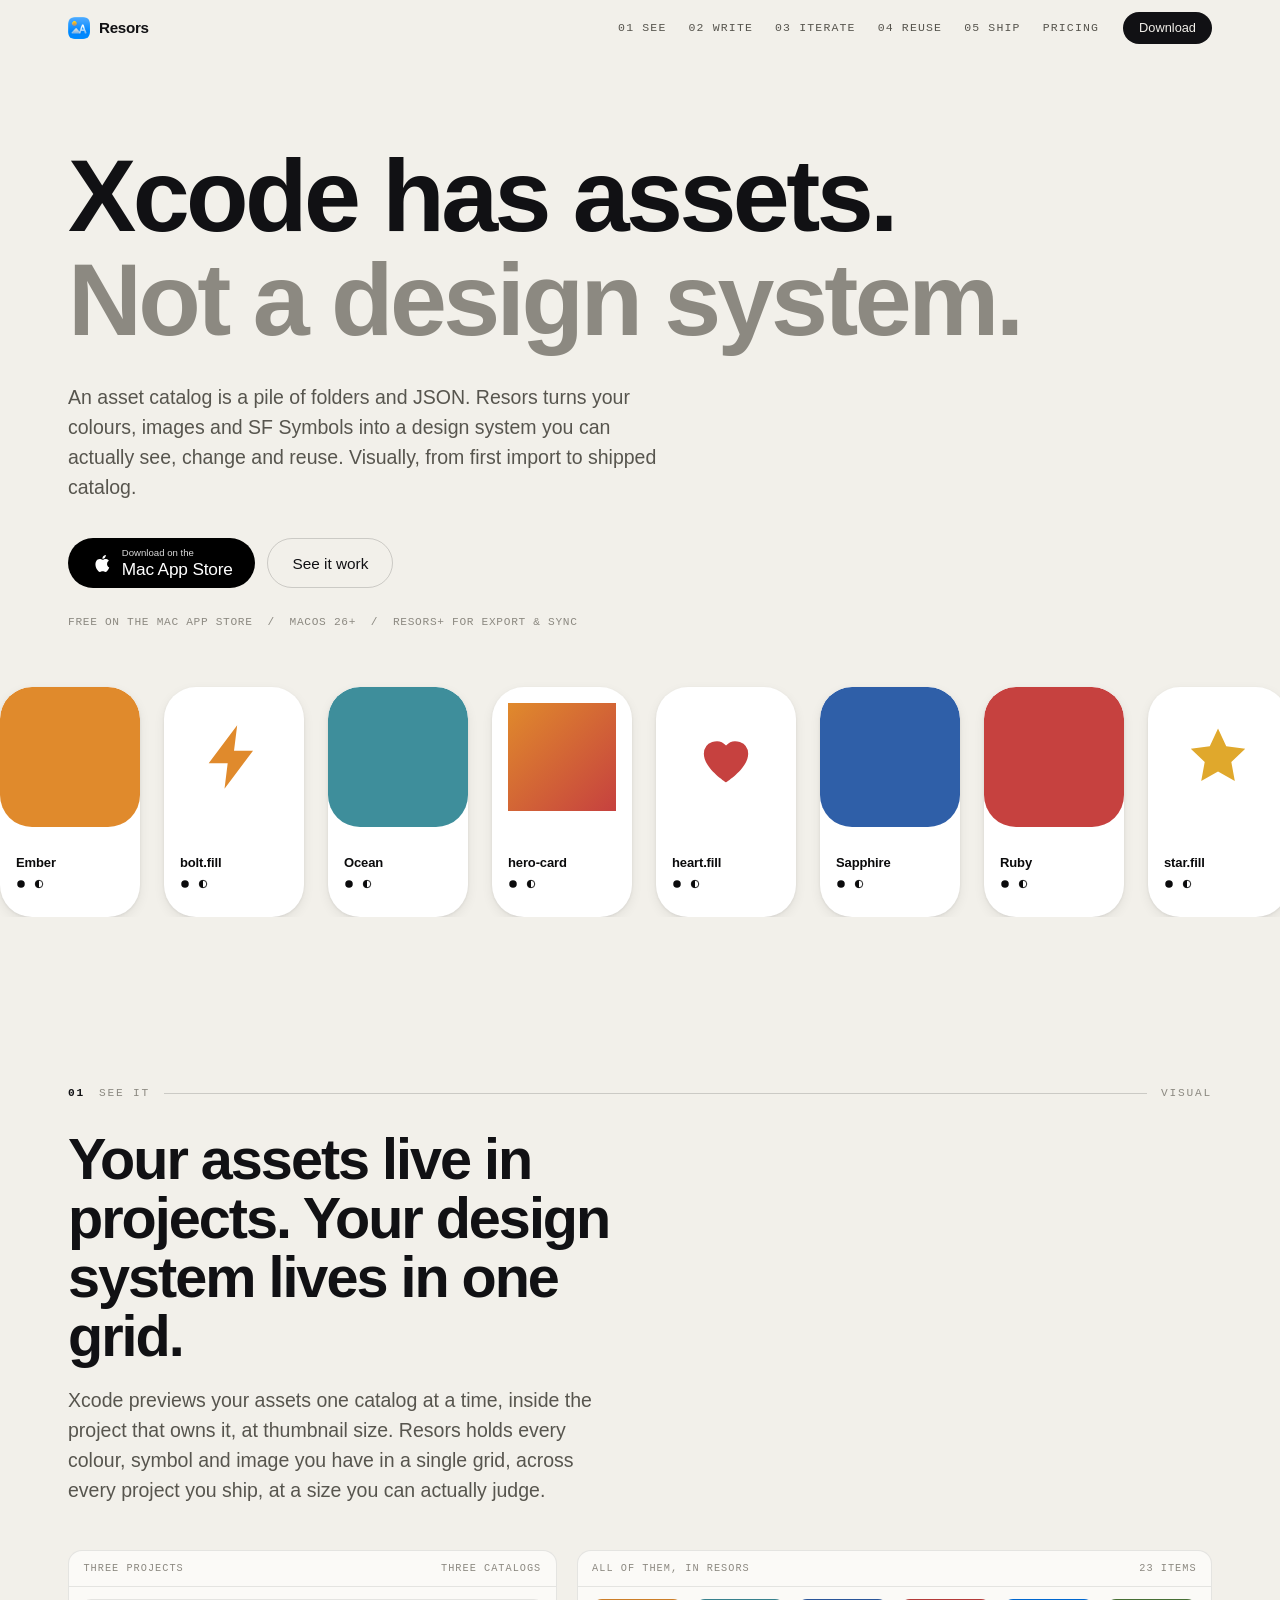
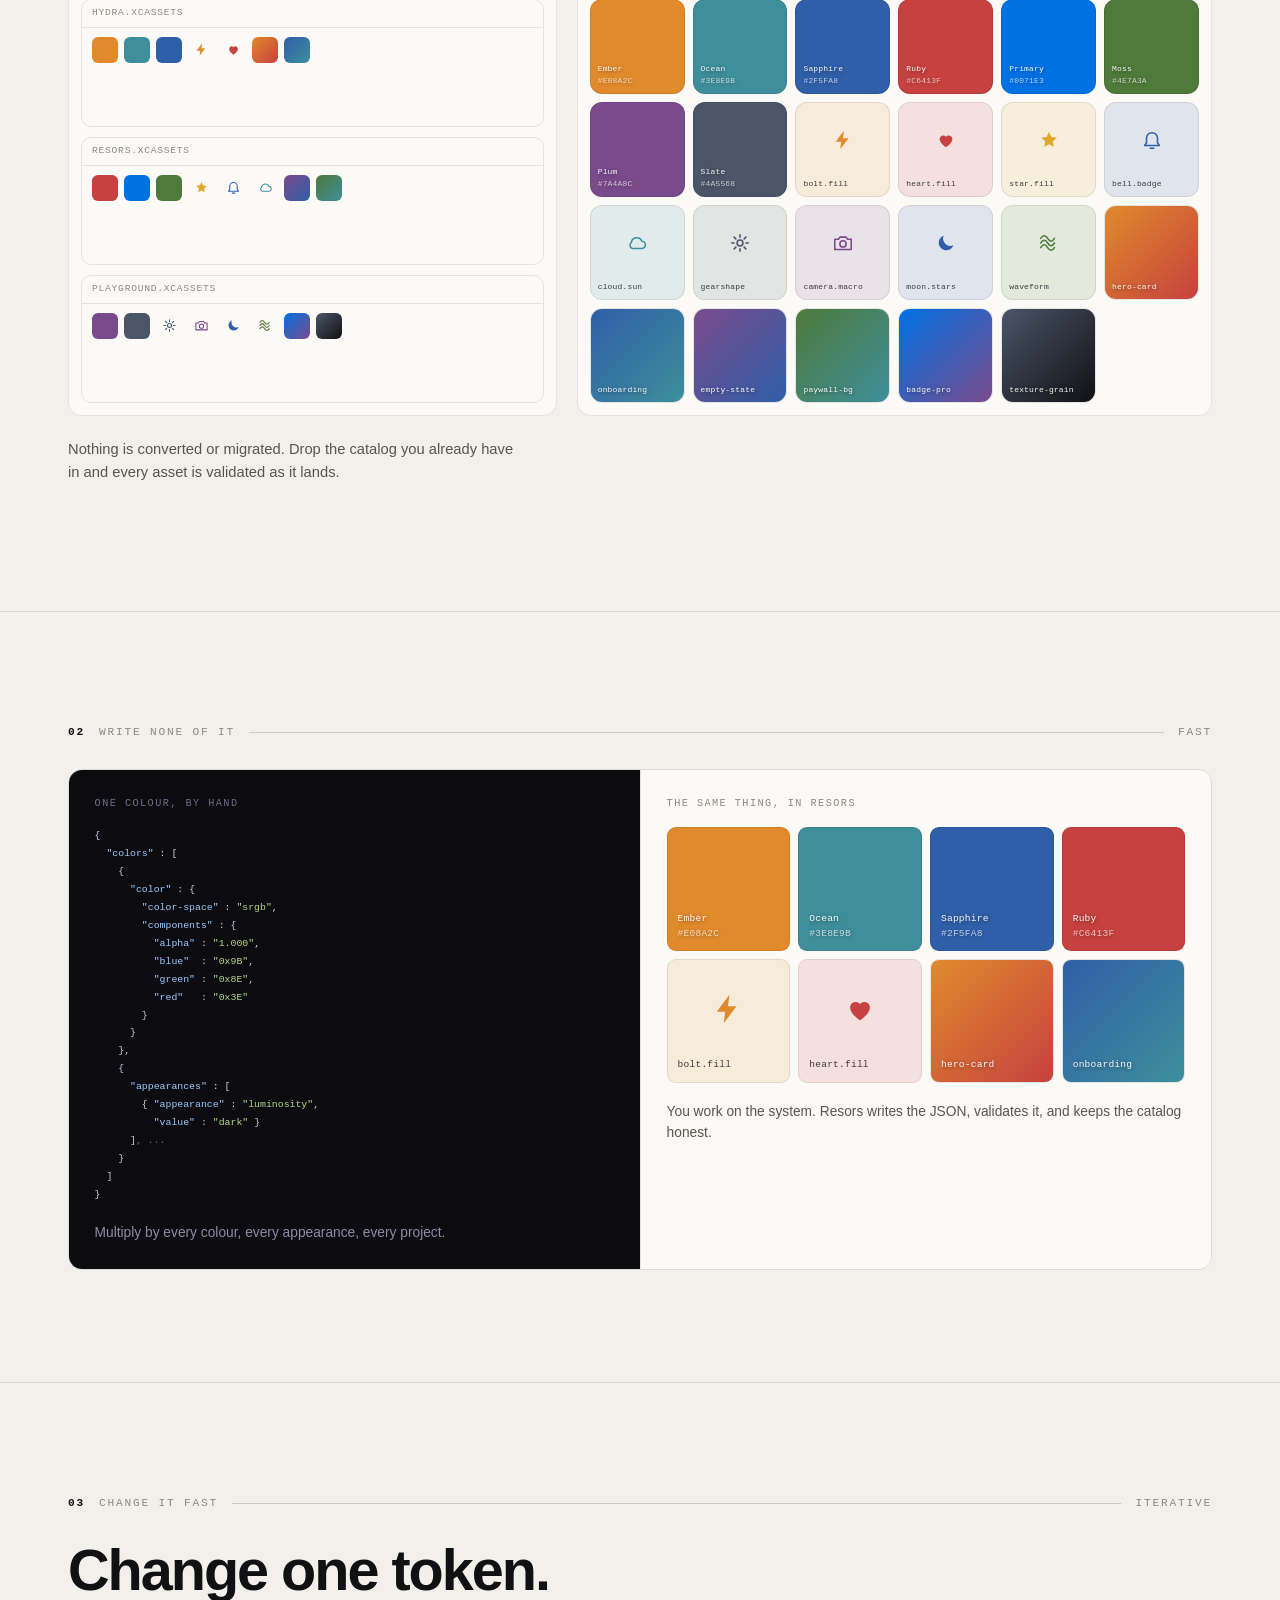
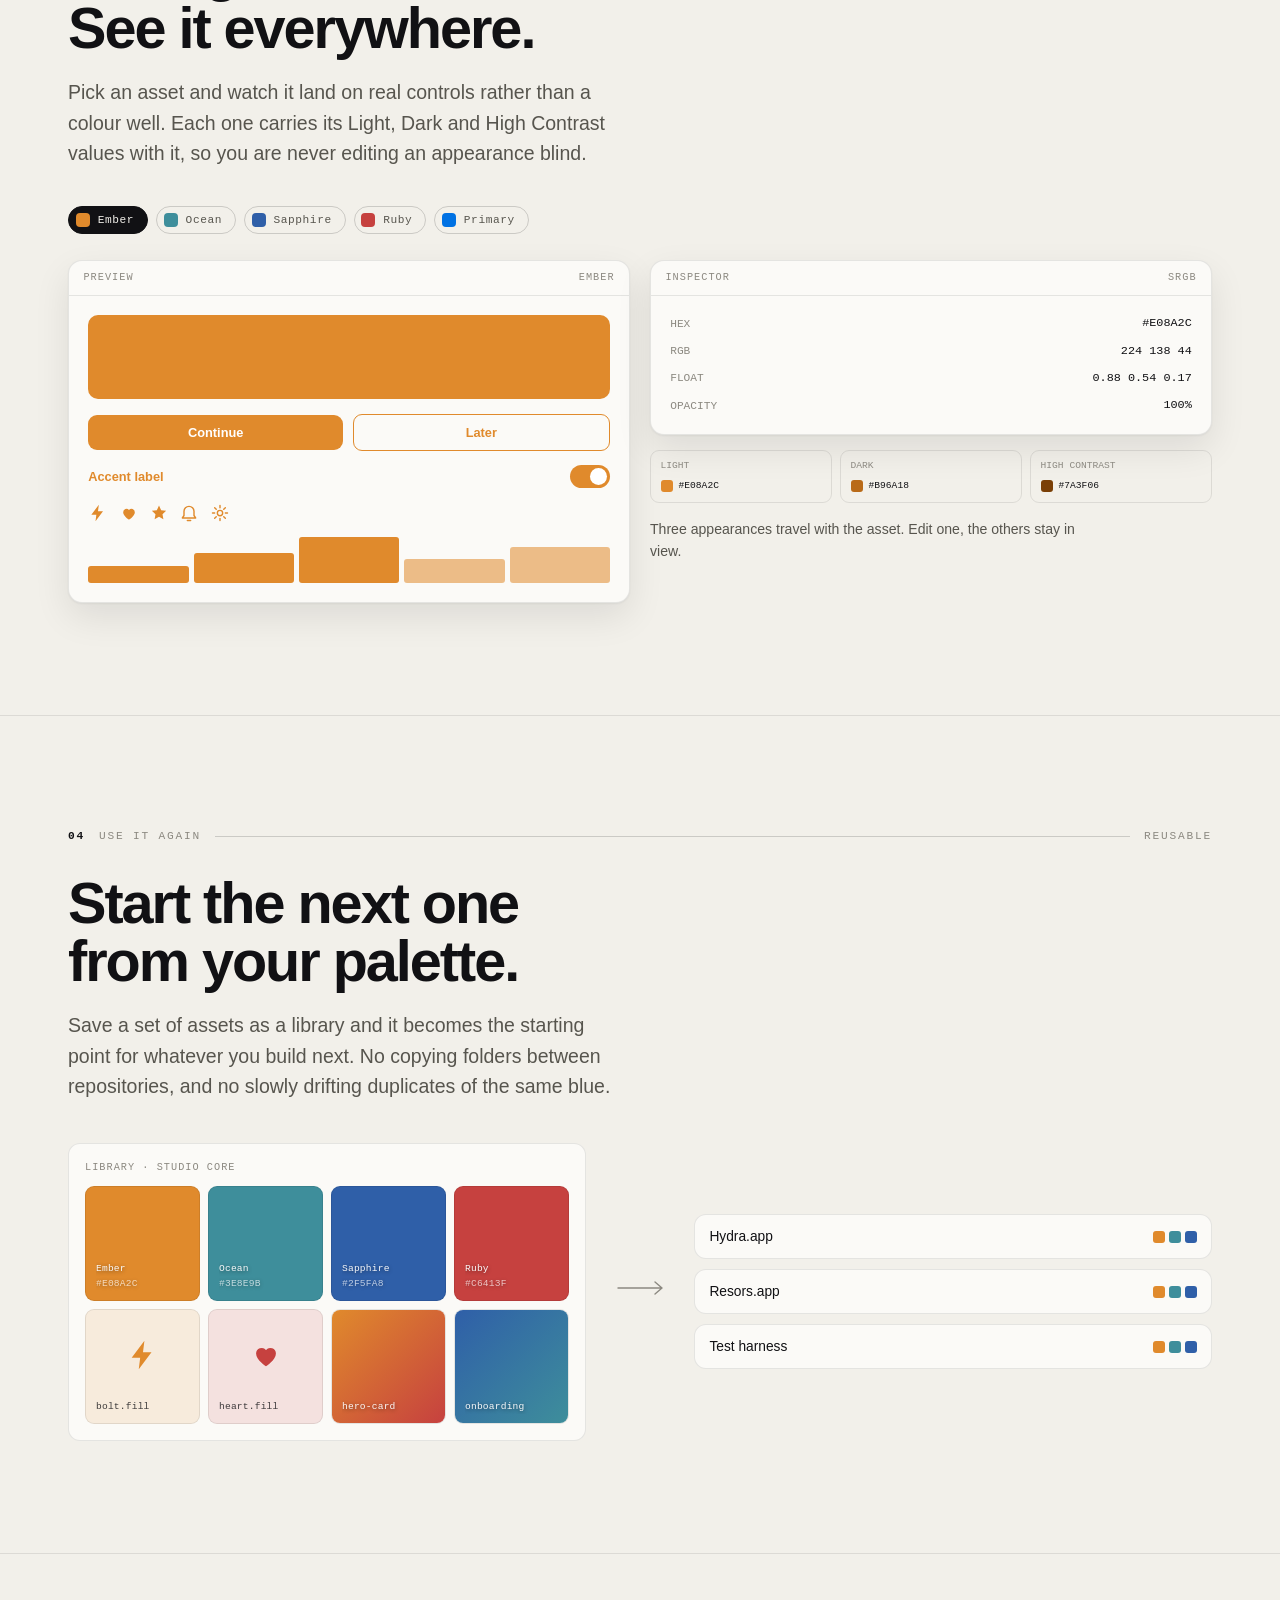
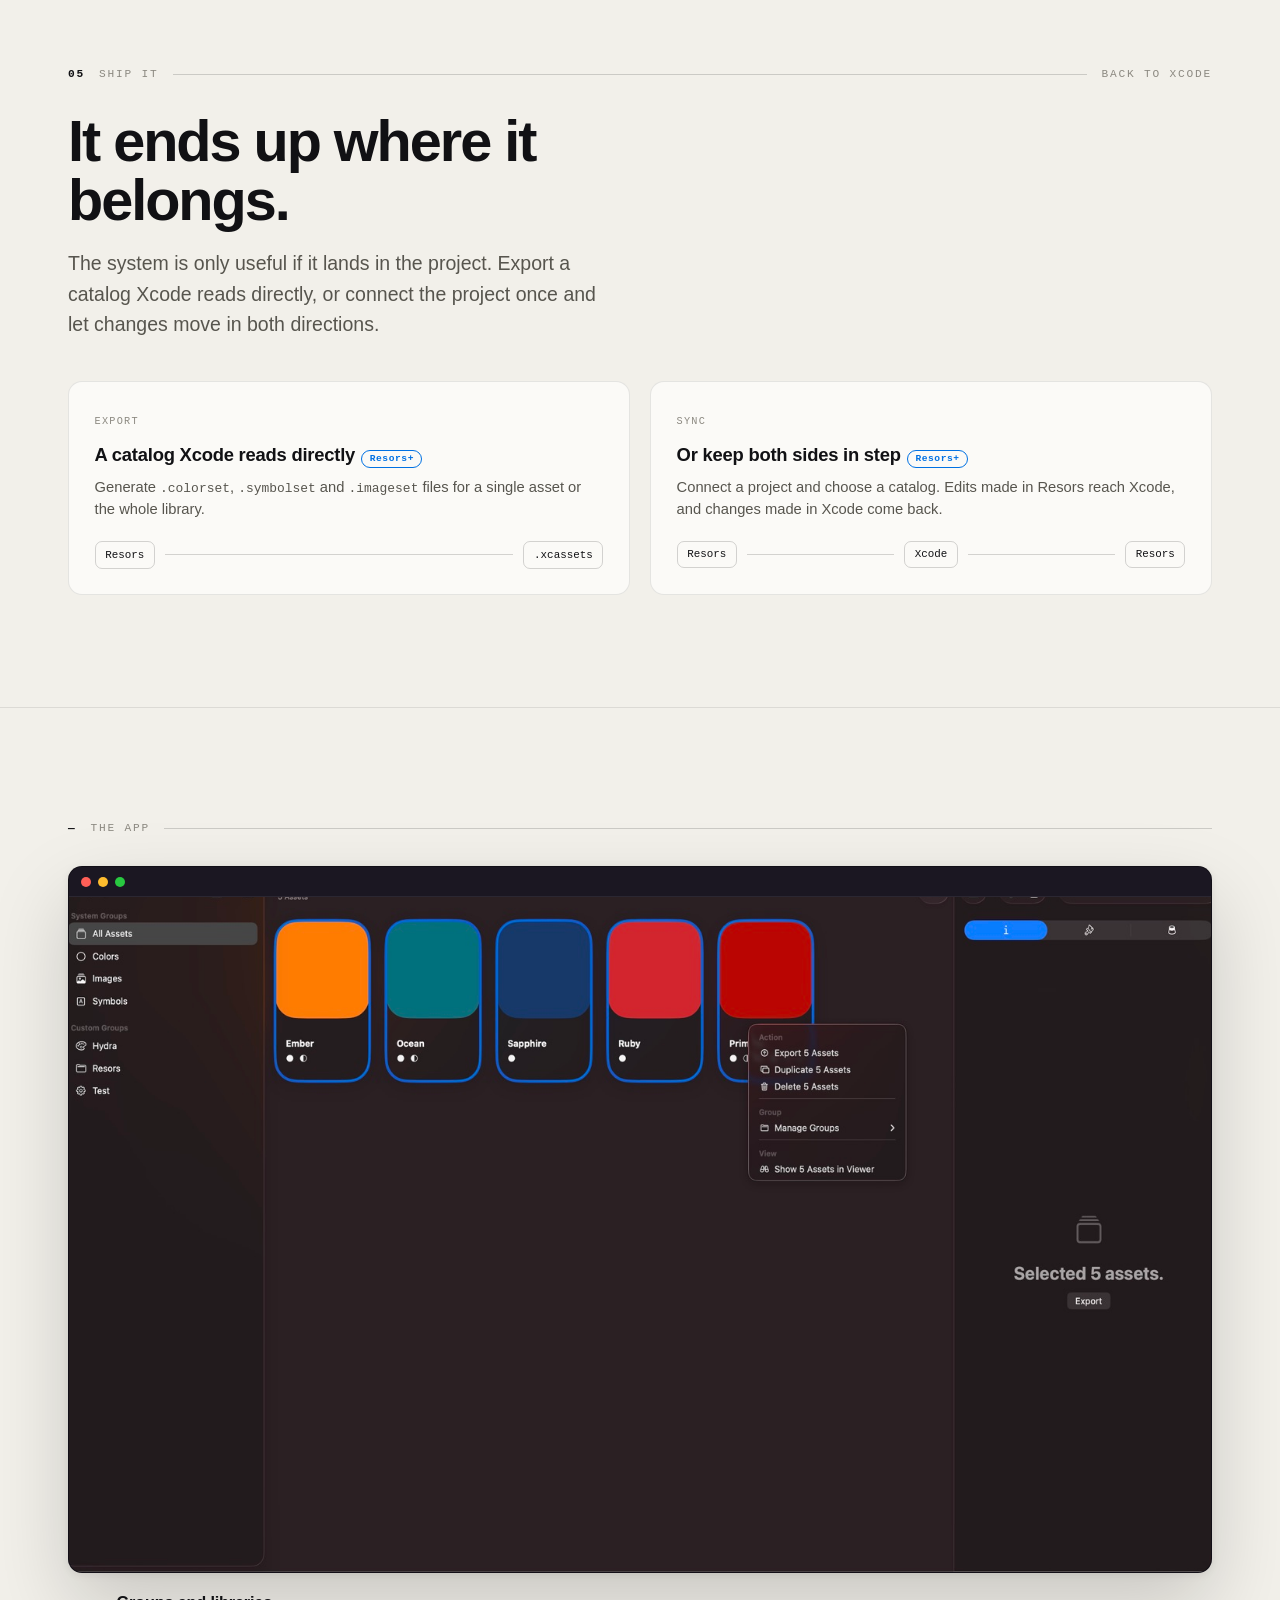
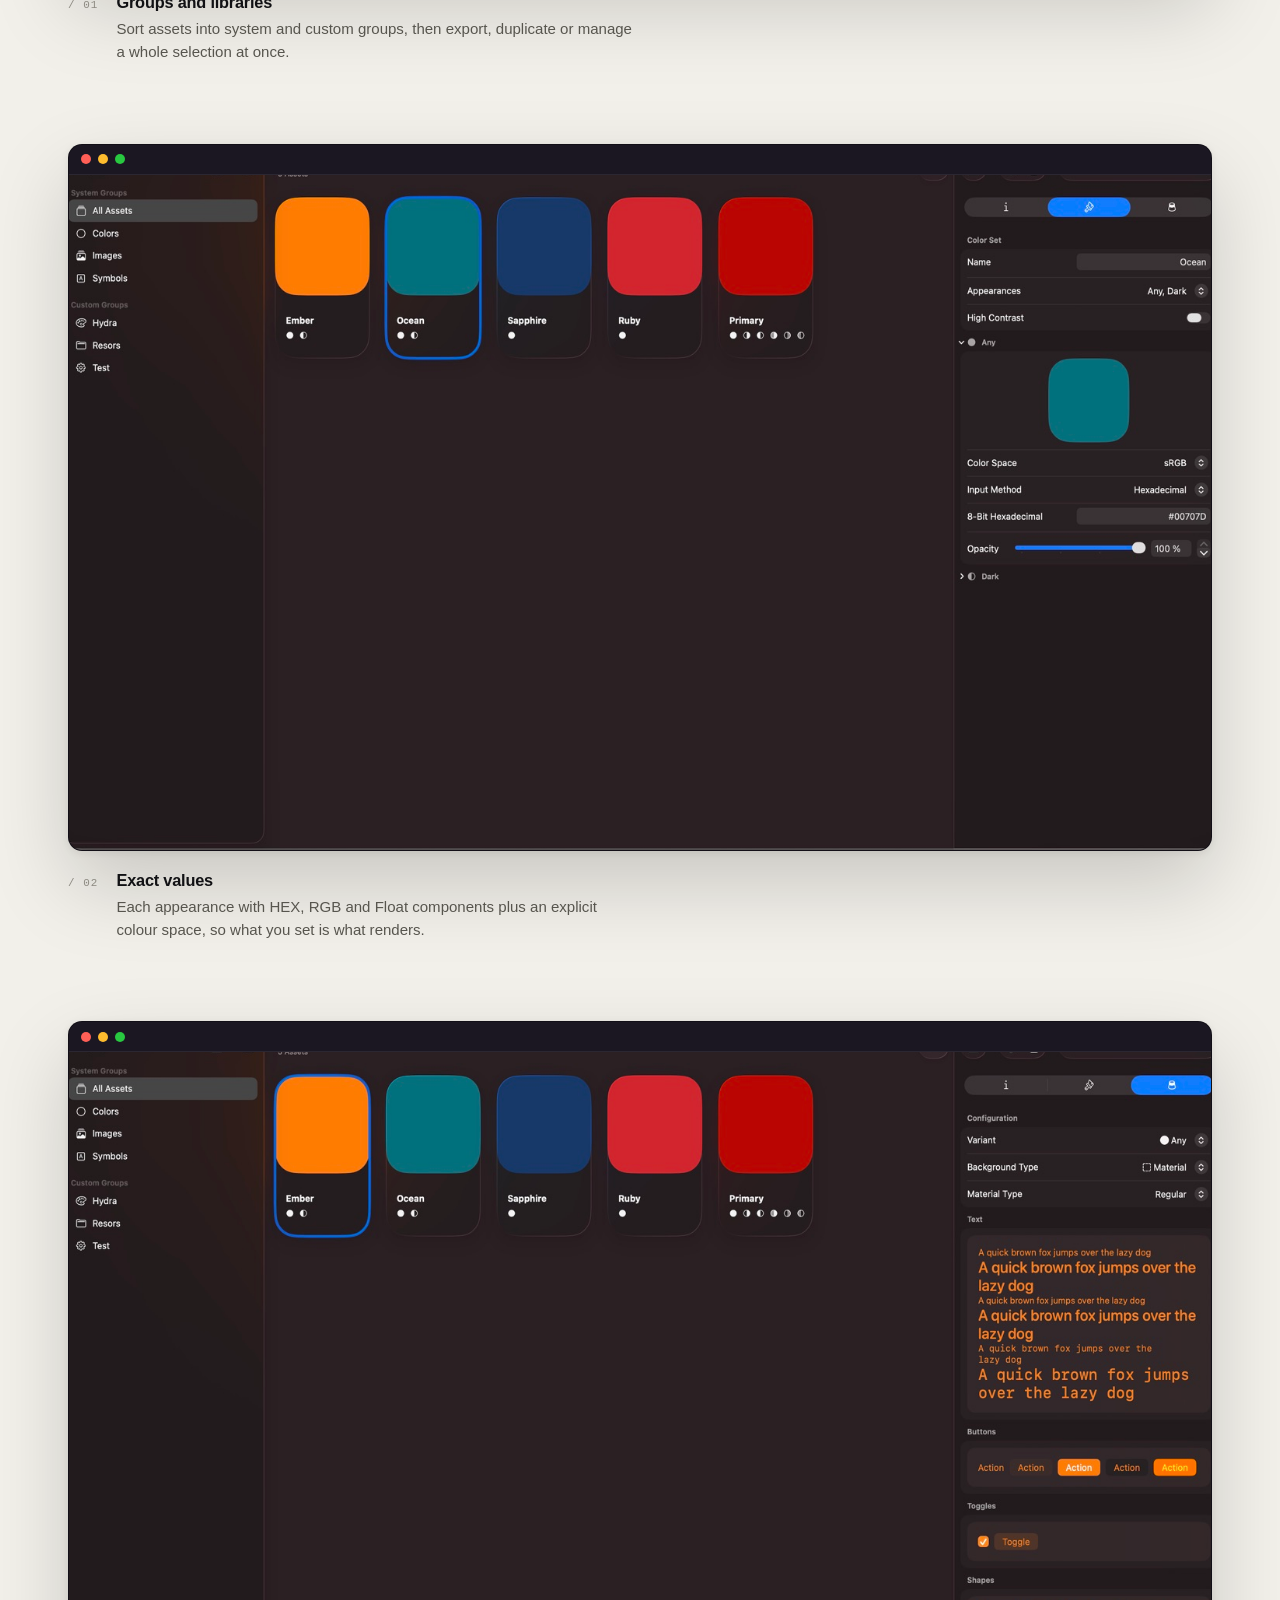
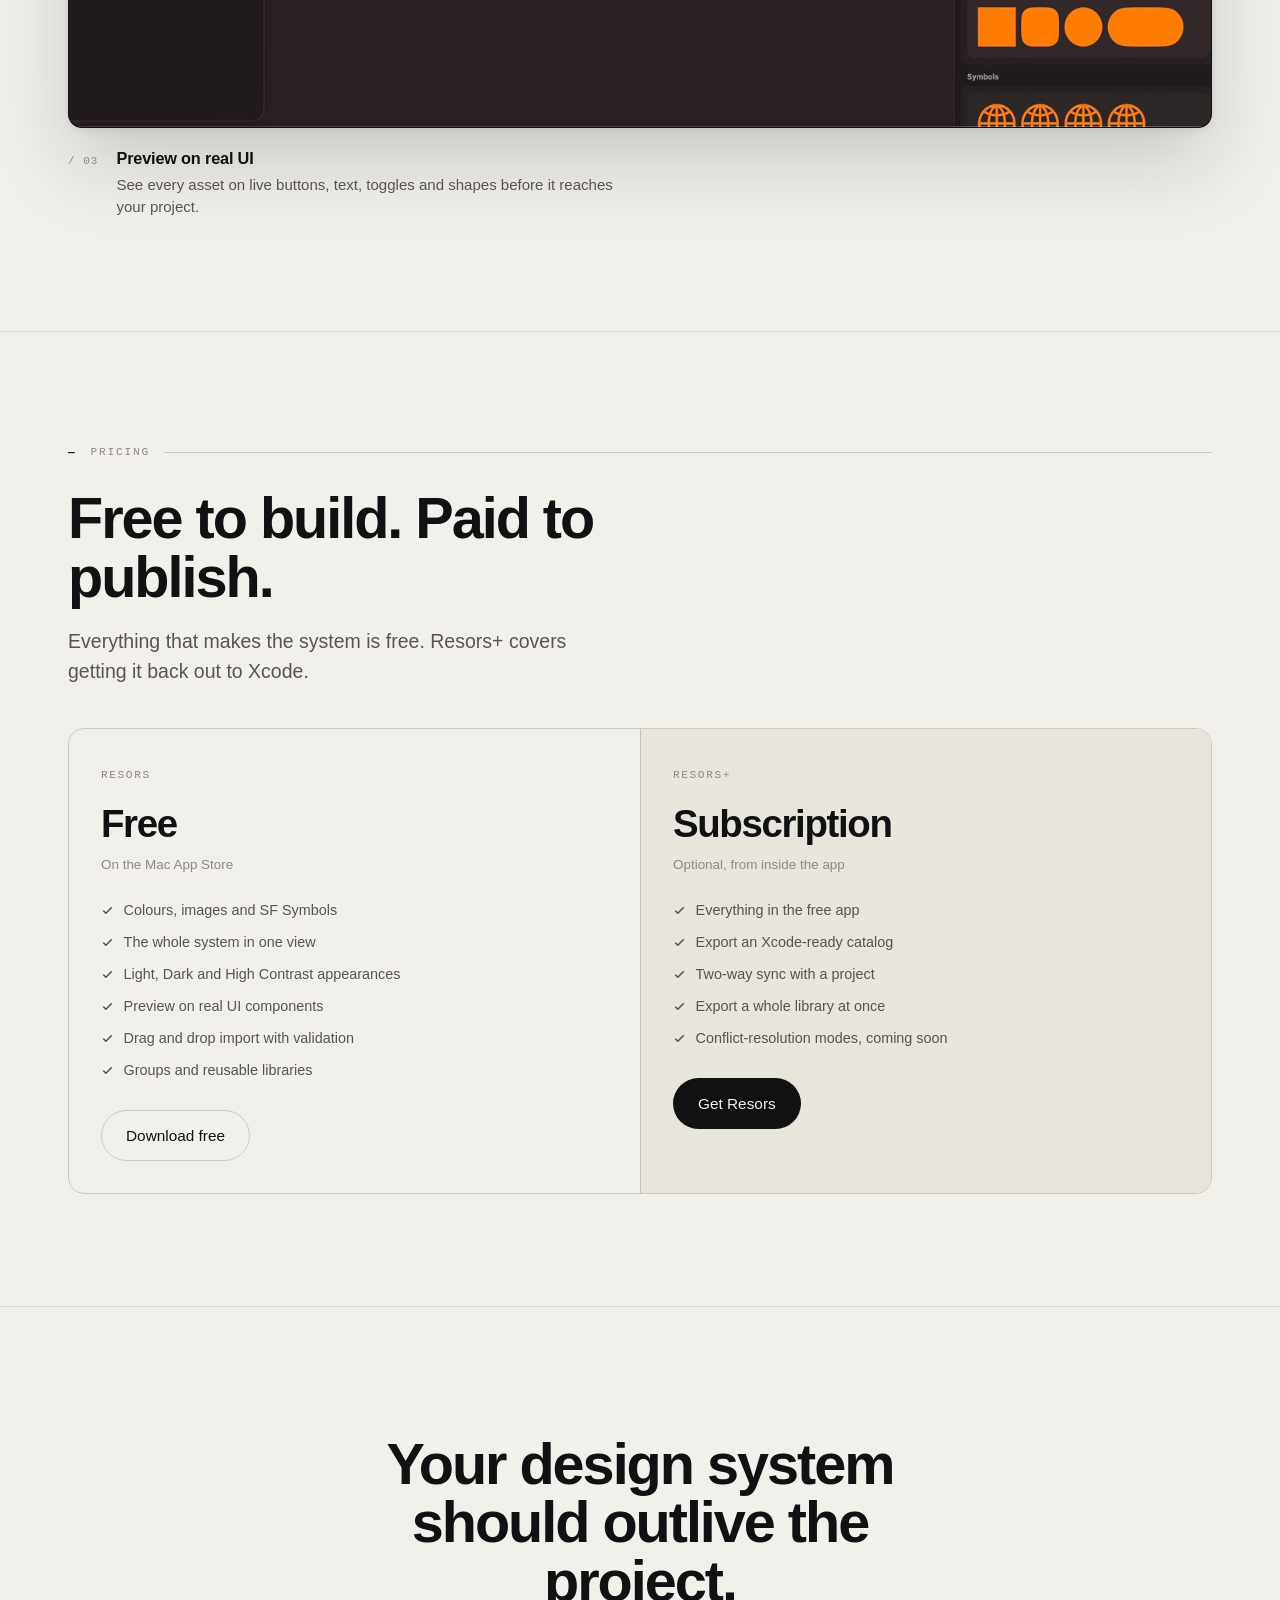
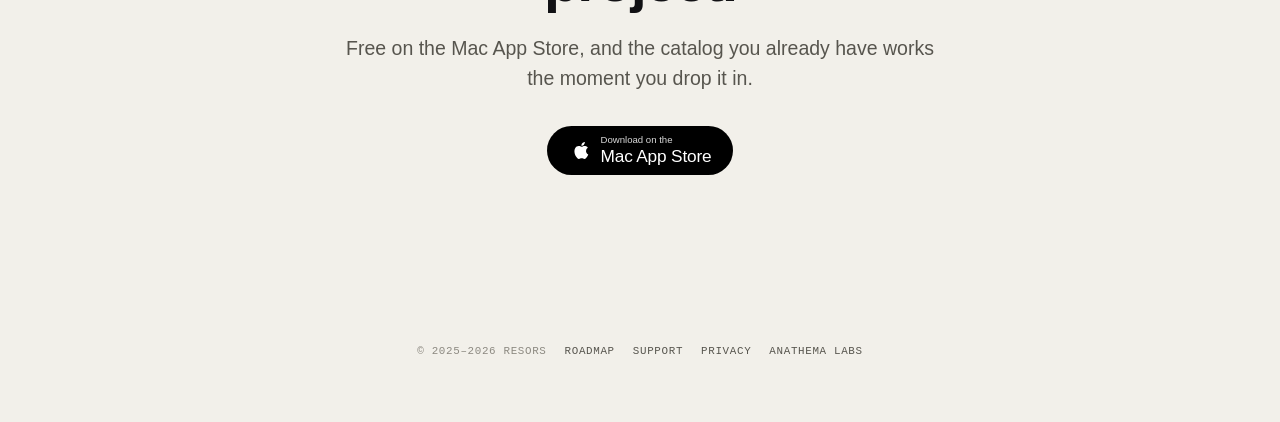
==== resors/index.html @ de8e2949 "Updated Resors site" ====
<!DOCTYPE html>
<html lang="en">
<head>
  <meta charset="UTF-8" />
  <meta name="viewport" content="width=device-width, initial-scale=1.0" />
  <title>Resors: a design system for your Xcode asset catalog</title>
  <meta name="description" content="Resors turns Xcode asset management into a visual workflow. Create, import, group, and export color assets, with two-way sync to your Xcode project." />
  <link rel="canonical" href="https://anathemalabs.com/resors/" />

  <!-- Icons -->
  <link rel="icon" type="image/png" sizes="32x32" href="images/favicon-32.png" />
  <link rel="apple-touch-icon" href="images/apple-touch-icon.png" />
  <meta name="theme-color" content="#fbfbfd" media="(prefers-color-scheme: light)" />
  <meta name="theme-color" content="#000000" media="(prefers-color-scheme: dark)" />

  <!-- Open Graph -->
  <meta property="og:type" content="website" />
  <meta property="og:site_name" content="Resors" />
  <meta property="og:title" content="Resors: Xcode Design Systems Made Easy" />
  <meta property="og:description" content="A native macOS app for Xcode asset management. Create, import, group, sync, and export colors, symbols, and images." />
  <meta property="og:url" content="https://anathemalabs.com/resors/" />
  <meta property="og:image" content="https://anathemalabs.com/resors/images/og-image.jpg" />
  <meta property="og:image:width" content="1200" />
  <meta property="og:image:height" content="630" />
  <meta property="og:image:alt" content="Resors: Xcode Design Systems Made Easy" />

  <!-- Twitter -->
  <meta name="twitter:card" content="summary_large_image" />
  <meta name="twitter:title" content="Resors: Xcode Design Systems Made Easy" />
  <meta name="twitter:description" content="A native macOS app for Xcode asset management." />
  <meta name="twitter:image" content="https://anathemalabs.com/resors/images/og-image.jpg" />

  <!-- Structured data -->
  <script type="application/ld+json">
  {
    "@context": "https://schema.org",
    "@type": "SoftwareApplication",
    "name": "Resors",
    "applicationCategory": "DeveloperApplication",
    "operatingSystem": "macOS",
    "url": "https://anathemalabs.com/resors/",
    "image": "https://anathemalabs.com/resors/images/og-image.jpg",
    "description": "Resors transforms Xcode asset management into a fast, visual workflow. Create, import, group, sync, and export color, symbol, and image assets with bi-directional Xcode sync.",
    "downloadUrl": "https://apps.apple.com/app/resors/id6748361802",
    "offers": { "@type": "Offer", "url": "https://apps.apple.com/app/resors/id6748361802" }
  }
  </script>
  <style>

    :root {
      color-scheme: light dark;
      --paper:   #f2f0ea;
      --paper-2: #e8e5dc;
      --panel:   #fbfaf7;
      --ink:     #111114;
      --ink2:    #57554e;
      --ink3:    #8c8981;
      --rule:    rgba(0,0,0,0.16);
      --rule-2:  rgba(0,0,0,0.09);
      --night:   #0c0c10;
      --night-2: #15151b;
      --accent:  #0071e3;
      --mono: ui-monospace, SFMono-Regular, "SF Mono", Menlo, monospace;
      --sans: -apple-system, BlinkMacSystemFont, "SF Pro Text", "Helvetica Neue", Helvetica, Arial, sans-serif;
      --maxw: 1200px;
      --shadow: 0 1px 2px rgba(0,0,0,0.05), 0 14px 36px rgba(0,0,0,0.09);
      --shadow-lg: 0 2px 8px rgba(0,0,0,0.07), 0 34px 80px rgba(0,0,0,0.17);
    }
    @media (prefers-color-scheme: dark) {
      :root {
        --paper:   #0c0c10;
        --paper-2: #141419;
        --panel:   #16161c;
        --ink:     #f4f3f0;
        --ink2:    #a5a29b;
        --ink3:    #7c7a74;
        --rule:    rgba(255,255,255,0.18);
        --rule-2:  rgba(255,255,255,0.10);
        --accent:  #2997ff;
        --shadow: 0 1px 2px rgba(0,0,0,0.6), 0 14px 36px rgba(0,0,0,0.6);
        --shadow-lg: 0 2px 8px rgba(0,0,0,0.6), 0 34px 80px rgba(0,0,0,0.7);
      }
    }

    * { box-sizing: border-box; }
    html { scroll-behavior: smooth; }
    @media (prefers-reduced-motion: reduce) { html { scroll-behavior: auto; } }
    body {
      margin: 0; background: var(--paper); color: var(--ink);
      font-family: var(--sans); line-height: 1.5;
      -webkit-font-smoothing: antialiased; overflow-x: hidden;
    }
    .ambient { display: none; }
    .wrap { max-width: var(--maxw); margin: 0 auto; padding: 0 28px; }
    @media (max-width: 600px) { .wrap { padding: 0 20px; } }

    /* ---------- type ---------- */
    h1, h2, h3 { margin: 0; font-weight: 700; letter-spacing: -0.035em; line-height: 1.02; }
    h1 { font-size: clamp(2.9rem, 8.2vw, 6.4rem); }
    h2 { font-size: clamp(2.1rem, 5.2vw, 3.6rem); }
    h3 { font-size: 1.02rem; font-weight: 600; letter-spacing: -0.012em; line-height: 1.3; }
    .lede { font-size: clamp(1.02rem, 1.7vw, 1.22rem); color: var(--ink2); line-height: 1.55; max-width: 56ch; }
    .mono { font-family: var(--mono); }
    code { font-family: var(--mono); font-size: 0.88em; }

    /* ---------- stage headers (spec-sheet rules) ---------- */
    .stage-head {
      display: flex; align-items: center; gap: 14px;
      font-family: var(--mono); font-size: 0.7rem; letter-spacing: 0.16em;
      text-transform: uppercase; color: var(--ink3); margin-bottom: 1.8rem;
    }
    .stage-head .num { color: var(--ink); font-weight: 600; }
    .stage-head .line { flex: 1; height: 1px; background: var(--rule); }
    section.stage { padding: 7rem 0; border-top: 1px solid var(--rule-2); }
    section.stage:first-of-type { border-top: 0; }
    .stage-copy { max-width: 62ch; }
    .stage-copy .lede { margin: 1.2rem 0 0; }

    /* ---------- nav ---------- */
    /* The bar has no edge: two stacked backdrop layers, each masked with a
       gradient, so the blur and the paper tint both fall off to nothing below
       the links instead of ending on a line. Fallback is a plain tint. */
    .nav { position: sticky; top: 0; z-index: 60;
           background: color-mix(in srgb, var(--paper) 94%, transparent); }
    @supports ((backdrop-filter: blur(1px)) or (-webkit-backdrop-filter: blur(1px))) {
      .nav { background: transparent; }
      .nav::before, .nav::after {
        content: ""; position: absolute; left: 0; right: 0; top: 0; bottom: -34px;
        pointer-events: none; z-index: -1;
        opacity: 0; transition: opacity 0.3s ease;
      }
      /* tighter, stronger blur nearest the top */
      .nav::before {
        backdrop-filter: blur(18px); -webkit-backdrop-filter: blur(18px);
        -webkit-mask-image: linear-gradient(to bottom, #000 0%, #000 55%, transparent 88%);
        mask-image: linear-gradient(to bottom, #000 0%, #000 55%, transparent 88%);
      }
      /* softer blur plus the paper wash, carried further down and faded out */
      .nav::after {
        backdrop-filter: blur(6px); -webkit-backdrop-filter: blur(6px);
        background: linear-gradient(to bottom,
          color-mix(in srgb, var(--paper) 96%, transparent) 0%,
          color-mix(in srgb, var(--paper) 90%, transparent) 62%,
          transparent 100%);
        -webkit-mask-image: linear-gradient(to bottom, #000 0%, #000 62%, transparent 100%);
        mask-image: linear-gradient(to bottom, #000 0%, #000 62%, transparent 100%);
      }
      .nav.stuck::before, .nav.stuck::after { opacity: 1; }
    }
    @media (prefers-reduced-motion: reduce) {
      .nav::before, .nav::after { transition: none; }
    }
    .nav-in { max-width: var(--maxw); margin: 0 auto; padding: 0 28px; height: 56px; display: flex; align-items: center; gap: 24px; }
    .nav-brand { display: flex; align-items: center; gap: 9px; color: var(--ink); text-decoration: none;
                 font-weight: 600; font-size: 0.95rem; letter-spacing: -0.02em; margin-right: auto; }
    .nav-brand img { width: 22px; height: 22px; border-radius: 6px; }
    .nav-links { display: flex; gap: 22px; align-items: center; }
    .nav-links a { font-family: var(--mono); font-size: 0.72rem; letter-spacing: 0.1em; text-transform: uppercase;
                   color: var(--ink2); text-decoration: none; }
    .nav-links a:hover { color: var(--ink); }
    @media (max-width: 820px) { .nav-links { display: none; } }
    .nav-cta { font-size: 0.8rem; font-weight: 500; padding: 0.42rem 1rem; border-radius: 980px;
               background: var(--ink); color: var(--paper); text-decoration: none; }

    /* ---------- buttons ---------- */
    a.button { display: inline-flex; align-items: center; gap: 0.5rem; text-decoration: none;
      font-family: inherit; font-weight: 500; font-size: 0.96rem; padding: 0.8rem 1.5rem;
      border-radius: 980px; border: 1px solid transparent; background: var(--ink); color: var(--paper);
      transition: opacity 0.18s ease; }
    a.button:hover { opacity: 0.85; }
    a.button.ghost { background: transparent; color: var(--ink); border-color: var(--rule); }
    a.button.ghost:hover { background: var(--paper-2); opacity: 1; }
    a.button.appstore { background: #000; color: #fff; padding: 0.55rem 1.3rem; }
    @media (prefers-color-scheme: dark) { a.button.appstore { background: #fff; color: #000; } }
    a.button.appstore .apple { width: 24px; height: 24px; flex-shrink: 0; }
    .as-txt { display: flex; flex-direction: column; line-height: 1; text-align: left; }
    .as-txt small { font-size: 0.6rem; opacity: 0.85; }
    .as-txt b { font-size: 1.08rem; font-weight: 500; margin-top: 3px; letter-spacing: -0.01em; }
    .cta-row { display: flex; gap: 0.8rem; flex-wrap: wrap; align-items: center; }

    /* ---------- hero ---------- */
    .hero { padding: 5.5rem 0 3.5rem; }
    .hero h1 .dim { color: var(--ink3); }
    .hero .lede { margin: 1.8rem 0 2.2rem; }
    .hero-meta { font-family: var(--mono); font-size: 0.7rem; letter-spacing: 0.06em; color: var(--ink3); margin: 1.6rem 0 0; }

    /* ---------- asset card, 1:1 with AssetGridItem.swift ----------
       AssetGridLayout: width 140, height 230. Card clipped to cornerRadius 32.
       ColorAssetGridItem: swatch 140x140 (aspectRatio 1, frame height 140),
       clipped to cornerRadius 32, full-bleed; Spacer; a 72pt title block with
       .padding(.horizontal) = 16 and VStack spacing 8; Spacer.
       Every length below is that value as a percent of the 140pt width. */
    .asset { container-type: inline-size; }
    .asset-card {
      --card-bg: #ffffff;
      --card-ink: #0b0b0c;
      aspect-ratio: 140 / 230;
      border-radius: 22.857cqw;              /* 32 / 140 */
      background: var(--card-bg);
      box-shadow: 0 0.7cqw 2cqw rgba(0,0,0,0.07), 0 3cqw 8cqw rgba(0,0,0,0.07);
      display: flex; flex-direction: column; overflow: hidden;
    }
    @media (prefers-color-scheme: dark) {
      .asset-card { --card-bg: #1e1e22; --card-ink: #f5f5f7;
                    box-shadow: 0 0.7cqw 2cqw rgba(0,0,0,0.5), 0 3cqw 8cqw rgba(0,0,0,0.45); }
    }

    /* colour swatch: full width, square, same 32pt radius as the card */
    .asset-sw {
      width: 100%; height: 100cqw; flex: none;
      border-radius: 22.857cqw;
      background: var(--l);
    }
    @media (prefers-color-scheme: dark) { .asset-sw { background: var(--d, var(--l)); } }

    /* symbol and image previews sit straight on the card, no fill behind them */
    .asset-art { height: 100cqw; flex: none; display: grid; place-items: center; }
    .asset-art--sym { padding: 22.857cqw; }        /* .padding(32) */
    .asset-art--img { padding: 11.429cqw; }        /* .padding()   */
    .asset-art svg { width: 100%; height: 100%; display: block; }
    .asset-art .art { display: block; width: 100%; aspect-ratio: 1; }

    /* the 72pt title block, vertically centred between the two Spacers */
    .asset-body {
      height: 51.429cqw;                     /* 72 / 140 */
      margin-top: 6.429cqw;                  /* Spacer: (230 - 140 - 72) / 2 */
      padding: 0 11.429cqw;                  /* .padding(.horizontal) = 16 */
      display: flex; flex-direction: column; justify-content: center;
      gap: 5.714cqw;                         /* VStack spacing 8 */
    }
    .asset-name {
      font-weight: 700;                      /* .fontWeight(.bold) */
      font-size: 9.286cqw;                   /* .body = 13pt */
      line-height: 1.25; letter-spacing: -0.01em;
      color: var(--card-ink);
      display: -webkit-box; -webkit-box-orient: vertical;
      -webkit-line-clamp: 2; overflow: hidden;   /* .lineLimit(2) */
    }
    .asset-appear { display: flex; gap: 5.714cqw; color: var(--card-ink); }
    .asset-appear svg { width: 7.143cqw; height: 7.143cqw; display: block; }

    /* ---------- the system board ---------- */
    /* Infinite marquee. The track holds two identical sets and each set carries
       its own trailing gap, so one set is exactly half the track and a -50%
       translate lands on a pixel-identical frame with no visible seam. */
    .strip { width: 100vw; margin-left: calc(50% - 50vw); overflow: hidden; padding: 3.5rem 0 0; }
    .strip-track { display: flex; width: max-content; animation: marquee 55s linear infinite; }
    .strip:hover .strip-track { animation-play-state: paused; }
    .strip-set { display: flex; gap: 24px; padding-right: 24px; }
    .strip-set .asset { width: 140px; }
    @keyframes marquee {
      from { transform: translate3d(0, 0, 0); }
      to   { transform: translate3d(-50%, 0, 0); }
    }
    @media (prefers-reduced-motion: reduce) { .strip-track { animation: none; } }
    .board { display: grid; grid-template-columns: repeat(auto-fill, minmax(140px, 1fr)); gap: 12px; }
    .tile {
      position: relative; aspect-ratio: 1 / 1; border-radius: 12px; overflow: hidden;
      border: 1px solid var(--rule-2); flex-shrink: 0; background: var(--panel);
    }
    .tile .meta {
      position: absolute; left: 10px; right: 10px; bottom: 9px;
      font-family: var(--mono); font-size: 0.6rem; letter-spacing: 0.02em;
      color: var(--ink2); white-space: nowrap; overflow: hidden; text-overflow: ellipsis;
    }
    .tile .meta.on-dark { color: rgba(255,255,255,0.96); text-shadow: 0 1px 4px rgba(0,0,0,0.45); }
    .tile .meta em { font-style: normal; display: block; opacity: 0.72; }
    .tile--symbol { display: grid; place-items: center; }
    .tile--symbol .gl { display: block; margin-bottom: 16px; }
    .tile--symbol .meta { color: var(--ink); opacity: 0.8; }
    .tile--image .img { position: absolute; inset: 0; display: block; }

    /* ---------- the catalog, both ways ---------- */
    .compare { display: grid; grid-template-columns: 1fr 1.3fr; gap: 20px; align-items: stretch; margin-top: 2.8rem; }
    @media (max-width: 940px) { .compare { grid-template-columns: 1fr; } }
    .pane { border: 1px solid var(--rule-2); border-radius: 14px; background: var(--panel);
            overflow: hidden; display: flex; flex-direction: column; }
    .pane-hd { display: flex; justify-content: space-between; gap: 12px; padding: 0.62rem 0.9rem;
               border-bottom: 1px solid var(--rule-2); font-family: var(--mono); font-size: 0.64rem;
               letter-spacing: 0.1em; text-transform: uppercase; color: var(--ink3); }
    .silos { flex: 1 1 0; min-height: 300px; display: flex; flex-direction: column;
             gap: 10px; padding: 12px; }
    .silo { flex: 1; border: 1px solid var(--rule-2); border-radius: 10px; overflow: hidden;
            display: flex; flex-direction: column; }
    .silo-hd { padding: 6px 10px; border-bottom: 1px solid var(--rule-2);
               font-family: var(--mono); font-size: 0.6rem; letter-spacing: 0.08em;
               text-transform: uppercase; color: var(--ink3); }
    .silo-grid { display: flex; flex-wrap: wrap; align-content: flex-start; gap: 6px; padding: 9px 10px; }
    .silo-sw { width: 26px; height: 26px; border-radius: 6px; flex: none; }
    .silo-sw--sym { display: grid; place-items: center; }
    .silo-sw--sym svg { width: 15px; height: 15px; }
    .board--dense { padding: 12px; grid-template-columns: repeat(auto-fill, minmax(86px, 1fr)); gap: 8px; }
    .board--dense .tile .meta { left: 7px; right: 7px; bottom: 6px; font-size: 0.5rem; }
    .board--dense .tile--symbol svg { width: 22px; height: 22px; }
    .board--dense .tile--symbol .gl { margin-bottom: 12px; }

    /* ---------- iterate ---------- */
    .it-grid { display: grid; grid-template-columns: 1fr 1fr; gap: 20px; align-items: start; }
    @media (max-width: 900px) { .it-grid { grid-template-columns: 1fr; } }
    .rail { display: flex; flex-wrap: wrap; gap: 8px; margin-bottom: 1.6rem; }
    .rail button {
      display: inline-flex; align-items: center; gap: 0.5rem; cursor: pointer;
      padding: 0.36rem 0.8rem 0.36rem 0.42rem; border-radius: 999px;
      border: 1px solid var(--rule); background: transparent; color: var(--ink2);
      font-family: var(--mono); font-size: 0.7rem; letter-spacing: 0.05em;
    }
    .rail button i { width: 14px; height: 14px; border-radius: 4px; display: block; }
    .rail button[aria-selected="true"] { background: var(--ink); color: var(--paper); border-color: var(--ink); }

    .mock {
      border: 1px solid var(--rule-2); border-radius: 14px; overflow: hidden;
      background: var(--panel); box-shadow: var(--shadow);
    }
    .mock .mock-hd {
      padding: 0.6rem 0.9rem; border-bottom: 1px solid var(--rule-2);
      font-family: var(--mono); font-size: 0.64rem; letter-spacing: 0.1em;
      text-transform: uppercase; color: var(--ink3);
      display: flex; justify-content: space-between;
    }
    .mock-body { padding: 1.2rem; display: grid; gap: 0.9rem; }
    .mock .hero-band { height: 84px; border-radius: 10px; }
    .mock .row { display: flex; align-items: center; gap: 0.6rem; }
    .mock .btn { flex: 1; text-align: center; padding: 0.5rem 0; border-radius: 9px;
                 font-size: 0.8rem; font-weight: 600; color: #fff; }
    .mock .btn.out { background: transparent !important; border: 1.5px solid; }
    .mock .tog { width: 40px; height: 23px; border-radius: 999px; position: relative; flex-shrink: 0; }
    .mock .tog::after { content: ""; position: absolute; top: 3px; right: 3px; width: 17px; height: 17px; border-radius: 50%; background: #fff; }
    .mock .lab { font-size: 0.8rem; font-weight: 600; }
    .mock .glyphrow { display: flex; gap: 0.65rem; align-items: center; }
    .mock .bars { display: flex; gap: 5px; align-items: flex-end; height: 46px; }
    .mock .bars span { flex: 1; border-radius: 3px; }

    .appear { display: grid; grid-template-columns: repeat(3, 1fr); gap: 8px; margin-top: 0.9rem; }
    .appear div { border: 1px solid var(--rule-2); border-radius: 9px; padding: 0.55rem 0.6rem;
                  font-family: var(--mono); font-size: 0.6rem; color: var(--ink3); }
    .appear div b { display: flex; align-items: center; gap: 6px; color: var(--ink); font-weight: 500; margin-top: 5px; }
    .appear i { width: 12px; height: 12px; border-radius: 3px; display: block; }

    /* ---------- json vs system ---------- */
    .split { display: grid; grid-template-columns: 1fr 1fr; gap: 0; border: 1px solid var(--rule-2); border-radius: 14px; overflow: hidden; }
    @media (max-width: 900px) { .split { grid-template-columns: 1fr; } }
    .split > div { padding: 1.6rem; }
    .split .lhs { background: var(--night); color: #cfcde0; }
    .split .rhs { background: var(--panel); border-left: 1px solid var(--rule-2); }
    @media (max-width: 900px) { .split .rhs { border-left: 0; border-top: 1px solid var(--rule-2); } }
    .split .tag { font-family: var(--mono); font-size: 0.64rem; letter-spacing: 0.14em; text-transform: uppercase; margin-bottom: 1rem; }
    .split .lhs .tag { color: #6f6c86; }
    .split .rhs .tag { color: var(--ink3); }
    .split pre { margin: 0; font-family: var(--mono); font-size: 0.7rem; line-height: 1.6; overflow-x: auto; }
    .split pre .k { color: #9ecbff; } .split pre .s { color: #b6d78a; } .split pre .p { color: #6f6c86; }
    .split .note { font-size: 0.86rem; margin: 1.2rem 0 0; }
    .split .lhs .note { color: #8e8ba6; }
    .split .rhs .note { color: var(--ink2); }
    .mini-board { display: grid; grid-template-columns: repeat(4, 1fr); gap: 8px; }
    .mini-board .tile { border-radius: 9px; }

    /* ---------- reuse diagram ---------- */
    .reuse { display: grid; grid-template-columns: 1fr auto 1fr; gap: 28px; align-items: center; }
    @media (max-width: 860px) { .reuse { grid-template-columns: 1fr; } .reuse .arrows { transform: rotate(90deg); } }
    .lib-card, .proj-card {
      border: 1px solid var(--rule-2); border-radius: 12px; background: var(--panel); padding: 1rem;
    }
    .lib-card .cap, .proj-card .cap {
      font-family: var(--mono); font-size: 0.64rem; letter-spacing: 0.1em; text-transform: uppercase;
      color: var(--ink3); margin-bottom: 0.7rem; display: block;
    }
    .proj-list { display: grid; gap: 10px; }
    .proj-card { display: flex; align-items: center; gap: 10px; padding: 0.7rem 0.9rem; }
    .proj-card .dots { display: flex; gap: 4px; margin-left: auto; }
    .proj-card .dots i { width: 12px; height: 12px; border-radius: 3px; display: block; }
    .proj-card b { font-size: 0.86rem; font-weight: 500; }
    .arrows { color: var(--ink3); }

    /* ---------- ship ---------- */
    .ship { display: grid; grid-template-columns: 1fr 1fr; gap: 20px; }
    @media (max-width: 860px) { .ship { grid-template-columns: 1fr; } }
    .ship-card { border: 1px solid var(--rule-2); border-radius: 14px; padding: 1.6rem; background: var(--panel); }
    .ship-card .cap { font-family: var(--mono); font-size: 0.64rem; letter-spacing: 0.12em; text-transform: uppercase; color: var(--ink3); }
    .ship-card h3 { margin: 0.7rem 0 0.5rem; font-size: 1.15rem; }
    .ship-card p { margin: 0; color: var(--ink2); font-size: 0.92rem; }
    .ship-card .plus { display: inline-block; font-family: var(--mono); font-size: 0.6rem; letter-spacing: 0.06em;
                       border: 1px solid var(--accent); color: var(--accent); border-radius: 999px; padding: 0.1rem 0.45rem; margin-left: 0.4rem; }
    .flow { display: flex; align-items: center; gap: 10px; margin-top: 1.3rem; font-family: var(--mono); font-size: 0.68rem; color: var(--ink3); }
    .flow span.b { border: 1px solid var(--rule); border-radius: 7px; padding: 0.3rem 0.6rem; color: var(--ink); }
    .flow .ar { flex: 1; height: 1px; background: var(--rule); position: relative; }

    /* ---------- screenshots ---------- */
    .shots { display: grid; gap: 5rem; }
    .shot { opacity: 0; transform: translateY(18px); }
    .shot.in { opacity: 1; transform: none; }
    .plate { border-radius: 14px; overflow: hidden; border: 1px solid var(--rule-2); box-shadow: var(--shadow-lg); background: #141119; }
    .plate .chrome { height: 30px; display: flex; align-items: center; gap: 7px; padding: 0 12px; background: #1b1722; border-bottom: 1px solid rgba(255,255,255,0.07); }
    .plate .chrome i { width: 10px; height: 10px; border-radius: 50%; display: block; }
    .crop { position: relative; aspect-ratio: 1468 / 868; overflow: hidden; line-height: 0; background: #0d0b12; }
    .crop img { position: absolute; top: -7.604%; left: -4.496%; width: 108.99%; height: 115.21%; display: block; }
    .shot-cap { display: flex; gap: 18px; align-items: baseline; margin-top: 1.2rem; }
    .shot-cap .n { font-family: var(--mono); font-size: 0.68rem; color: var(--ink3); letter-spacing: 0.1em; flex-shrink: 0; }
    .shot-cap p { margin: 0.3rem 0 0; color: var(--ink2); font-size: 0.94rem; max-width: 62ch; }

    /* ---------- pricing ---------- */
    .plans { display: grid; grid-template-columns: 1fr 1fr; gap: 0; border: 1px solid var(--rule); border-radius: 16px; overflow: hidden; }
    @media (max-width: 760px) { .plans { grid-template-columns: 1fr; } }
    .plan { padding: 2rem; }
    .plan + .plan { border-left: 1px solid var(--rule); }
    @media (max-width: 760px) { .plan + .plan { border-left: 0; border-top: 1px solid var(--rule); } }
    .plan .pn { font-family: var(--mono); font-size: 0.7rem; letter-spacing: 0.14em; text-transform: uppercase; color: var(--ink3); }
    .plan .pp { font-size: 2.4rem; font-weight: 700; letter-spacing: -0.035em; margin: 0.6rem 0 0.2rem; }
    .plan .ps { color: var(--ink3); font-size: 0.84rem; margin-bottom: 1.5rem; }
    .plan ul { list-style: none; margin: 0 0 1.8rem; padding: 0; display: grid; gap: 0.65rem; }
    .plan li { display: flex; gap: 0.6rem; font-size: 0.9rem; color: var(--ink2); }
    .plan li svg { flex-shrink: 0; margin-top: 4px; }
    .plan.hi { background: var(--paper-2); }

    /* ---------- close ---------- */
    .close { padding: 8rem 0; text-align: center; border-top: 1px solid var(--rule-2); }
    .close h2 { max-width: 18ch; margin: 0 auto 1.4rem; }
    .close .cta-row { justify-content: center; }
    footer { padding: 2.5rem 0 4rem; font-family: var(--mono); font-size: 0.68rem; letter-spacing: 0.06em;
             color: var(--ink3); display: flex; gap: 18px; flex-wrap: wrap; justify-content: center; }
    footer a { color: var(--ink2); text-decoration: none; }
    footer a:hover { color: var(--ink); }
    .skip-link { position: absolute; left: -9999px; top: 0; z-index: 100; background: var(--ink); color: var(--paper); padding: 10px 16px; }
    .skip-link:focus { left: 0; }
    .reset-btn { all: unset; cursor: pointer; color: var(--accent); font-family: var(--mono); font-size: 0.72rem; }
    .reset-btn:hover { text-decoration: underline; }
    .demo-hint { font-family: var(--mono); font-size: 0.72rem; color: var(--ink3); text-align: center; margin-top: 1.8rem; }
    /* The demo window keeps the app's own dark chrome on the paper ground. */
    .demo-wrap { margin-top: 2.5rem; }


  </style>
</head>
<body>
  <a class="skip-link" href="#main">Skip to content</a>

  <nav class="nav" id="nav">
    <div class="nav-in">
      <a class="nav-brand" href="#top"><img src="images/resors-icon.png" alt="" /> Resors</a>
      <span class="nav-links">
        <a href="#system">01 See</a>
        <a href="#write">02 Write</a>
        <a href="#iterate">03 Iterate</a>
        <a href="#reuse">04 Reuse</a>
        <a href="#ship">05 Ship</a>
        <a href="#pricing">Pricing</a>
      </span>
      <a class="nav-cta" href="https://apps.apple.com/app/resors/id6748361802">Download</a>
    </div>
  </nav>

  <header class="hero" id="top">
    <div class="wrap">
      <h1>Xcode has assets.<br><span class="dim">Not a design system.</span></h1>
      <p class="lede">An asset catalog is a pile of folders and JSON. Resors turns your colours, images and SF&nbsp;Symbols into a design system you can actually see, change and reuse. Visually, from first import to shipped catalog.</p>
      <div class="cta-row"><a class="button appstore" href="https://apps.apple.com/app/resors/id6748361802" aria-label="Download Resors on the Mac App Store"><svg class="apple" viewBox="0 0 24 24" fill="currentColor" aria-hidden="true"><path d="M17.05 12.94c-.02-2.16 1.76-3.2 1.84-3.25-1-1.47-2.56-1.67-3.12-1.69-1.33-.13-2.59.78-3.26.78-.67 0-1.71-.76-2.81-.74-1.45.02-2.79.84-3.53 2.14-1.5 2.61-.38 6.47 1.08 8.59.71 1.04 1.56 2.2 2.67 2.16 1.07-.04 1.48-.69 2.77-.69 1.29 0 1.66.69 2.79.67 1.15-.02 1.88-1.05 2.59-2.09.81-1.2 1.15-2.36 1.17-2.42-.03-.01-2.24-.86-2.26-3.42zM14.9 6.66c.59-.72.99-1.71.88-2.7-.85.03-1.88.57-2.49 1.28-.55.63-1.03 1.64-.9 2.61.95.07 1.92-.48 2.51-1.19z"/></svg><span class="as-txt"><small>Download on the</small><b>Mac App Store</b></span></a><a class="button ghost" href="#system">See it work</a></div>
      <p class="hero-meta">FREE ON THE MAC APP STORE &nbsp;/&nbsp; MACOS 26+ &nbsp;/&nbsp; RESORS+ FOR EXPORT &amp; SYNC</p>
    </div>
    <div class="strip" aria-hidden="true">
      <div class="strip-track">
        <div class="strip-set">
          <div class="asset"><div class="asset-card"><div class="asset-sw" style="--l:#E08A2C;--d:#B96A18"></div><div class="asset-body"><span class="asset-name">Ember</span><span class="asset-appear"><svg viewBox="0 0 24 24" aria-hidden="true"><circle cx="12" cy="12" r="9" fill="currentColor"/></svg><svg viewBox="0 0 24 24" aria-hidden="true"><circle cx="12" cy="12" r="9" fill="none" stroke="currentColor" stroke-width="2.2"/><path d="M12 3.2a8.8 8.8 0 0 0 0 17.6z" fill="currentColor"/></svg></span></div></div></div>
          <div class="asset"><div class="asset-card"><div class="asset-art asset-art--sym"><svg viewBox="0 0 24 24" fill="#E08A2C" aria-hidden="true"><path d="M13 2 4 14h6l-1 8 9-12h-6z"/></svg></div><div class="asset-body"><span class="asset-name">bolt.fill</span><span class="asset-appear"><svg viewBox="0 0 24 24" aria-hidden="true"><circle cx="12" cy="12" r="9" fill="currentColor"/></svg><svg viewBox="0 0 24 24" aria-hidden="true"><circle cx="12" cy="12" r="9" fill="none" stroke="currentColor" stroke-width="2.2"/><path d="M12 3.2a8.8 8.8 0 0 0 0 17.6z" fill="currentColor"/></svg></span></div></div></div>
          <div class="asset"><div class="asset-card"><div class="asset-sw" style="--l:#3E8E9B;--d:#2A6470"></div><div class="asset-body"><span class="asset-name">Ocean</span><span class="asset-appear"><svg viewBox="0 0 24 24" aria-hidden="true"><circle cx="12" cy="12" r="9" fill="currentColor"/></svg><svg viewBox="0 0 24 24" aria-hidden="true"><circle cx="12" cy="12" r="9" fill="none" stroke="currentColor" stroke-width="2.2"/><path d="M12 3.2a8.8 8.8 0 0 0 0 17.6z" fill="currentColor"/></svg></span></div></div></div>
          <div class="asset"><div class="asset-card"><div class="asset-art asset-art--img"><span class="art" style="background:linear-gradient(135deg,#E08A2C,#C6413F)"></span></div><div class="asset-body"><span class="asset-name">hero-card</span><span class="asset-appear"><svg viewBox="0 0 24 24" aria-hidden="true"><circle cx="12" cy="12" r="9" fill="currentColor"/></svg><svg viewBox="0 0 24 24" aria-hidden="true"><circle cx="12" cy="12" r="9" fill="none" stroke="currentColor" stroke-width="2.2"/><path d="M12 3.2a8.8 8.8 0 0 0 0 17.6z" fill="currentColor"/></svg></span></div></div></div>
          <div class="asset"><div class="asset-card"><div class="asset-art asset-art--sym"><svg viewBox="0 0 24 24" fill="#C6413F" aria-hidden="true"><path d="M12 20s-7-4.4-7-9a4 4 0 0 1 7-2.6A4 4 0 0 1 19 11c0 4.6-7 9-7 9z"/></svg></div><div class="asset-body"><span class="asset-name">heart.fill</span><span class="asset-appear"><svg viewBox="0 0 24 24" aria-hidden="true"><circle cx="12" cy="12" r="9" fill="currentColor"/></svg><svg viewBox="0 0 24 24" aria-hidden="true"><circle cx="12" cy="12" r="9" fill="none" stroke="currentColor" stroke-width="2.2"/><path d="M12 3.2a8.8 8.8 0 0 0 0 17.6z" fill="currentColor"/></svg></span></div></div></div>
          <div class="asset"><div class="asset-card"><div class="asset-sw" style="--l:#2F5FA8;--d:#21467C"></div><div class="asset-body"><span class="asset-name">Sapphire</span><span class="asset-appear"><svg viewBox="0 0 24 24" aria-hidden="true"><circle cx="12" cy="12" r="9" fill="currentColor"/></svg><svg viewBox="0 0 24 24" aria-hidden="true"><circle cx="12" cy="12" r="9" fill="none" stroke="currentColor" stroke-width="2.2"/><path d="M12 3.2a8.8 8.8 0 0 0 0 17.6z" fill="currentColor"/></svg></span></div></div></div>
          <div class="asset"><div class="asset-card"><div class="asset-sw" style="--l:#C6413F;--d:#9A2C2A"></div><div class="asset-body"><span class="asset-name">Ruby</span><span class="asset-appear"><svg viewBox="0 0 24 24" aria-hidden="true"><circle cx="12" cy="12" r="9" fill="currentColor"/></svg><svg viewBox="0 0 24 24" aria-hidden="true"><circle cx="12" cy="12" r="9" fill="none" stroke="currentColor" stroke-width="2.2"/><path d="M12 3.2a8.8 8.8 0 0 0 0 17.6z" fill="currentColor"/></svg></span></div></div></div>
          <div class="asset"><div class="asset-card"><div class="asset-art asset-art--sym"><svg viewBox="0 0 24 24" fill="#E0A82C" aria-hidden="true"><path d="m12 3 2.6 5.6 6 .8-4.4 4.2 1.1 6-5.3-3-5.3 3 1.1-6L3.4 9.4l6-.8z"/></svg></div><div class="asset-body"><span class="asset-name">star.fill</span><span class="asset-appear"><svg viewBox="0 0 24 24" aria-hidden="true"><circle cx="12" cy="12" r="9" fill="currentColor"/></svg><svg viewBox="0 0 24 24" aria-hidden="true"><circle cx="12" cy="12" r="9" fill="none" stroke="currentColor" stroke-width="2.2"/><path d="M12 3.2a8.8 8.8 0 0 0 0 17.6z" fill="currentColor"/></svg></span></div></div></div>
          <div class="asset"><div class="asset-card"><div class="asset-art asset-art--img"><span class="art" style="background:linear-gradient(135deg,#2F5FA8,#3E8E9B)"></span></div><div class="asset-body"><span class="asset-name">onboarding</span><span class="asset-appear"><svg viewBox="0 0 24 24" aria-hidden="true"><circle cx="12" cy="12" r="9" fill="currentColor"/></svg><svg viewBox="0 0 24 24" aria-hidden="true"><circle cx="12" cy="12" r="9" fill="none" stroke="currentColor" stroke-width="2.2"/><path d="M12 3.2a8.8 8.8 0 0 0 0 17.6z" fill="currentColor"/></svg></span></div></div></div>
          <div class="asset"><div class="asset-card"><div class="asset-sw" style="--l:#0071E3;--d:#2997FF"></div><div class="asset-body"><span class="asset-name">Primary</span><span class="asset-appear"><svg viewBox="0 0 24 24" aria-hidden="true"><circle cx="12" cy="12" r="9" fill="currentColor"/></svg><svg viewBox="0 0 24 24" aria-hidden="true"><circle cx="12" cy="12" r="9" fill="none" stroke="currentColor" stroke-width="2.2"/><path d="M12 3.2a8.8 8.8 0 0 0 0 17.6z" fill="currentColor"/></svg></span></div></div></div>
          <div class="asset"><div class="asset-card"><div class="asset-art asset-art--sym"><svg viewBox="0 0 24 24" fill="none" stroke="#2F5FA8" stroke-width="1.7" stroke-linecap="round" stroke-linejoin="round" aria-hidden="true"><path d="M18 15V10a6 6 0 1 0-12 0v5l-2 3h16zM10 21h4"/></svg></div><div class="asset-body"><span class="asset-name">bell.badge</span><span class="asset-appear"><svg viewBox="0 0 24 24" aria-hidden="true"><circle cx="12" cy="12" r="9" fill="currentColor"/></svg><svg viewBox="0 0 24 24" aria-hidden="true"><circle cx="12" cy="12" r="9" fill="none" stroke="currentColor" stroke-width="2.2"/><path d="M12 3.2a8.8 8.8 0 0 0 0 17.6z" fill="currentColor"/></svg></span></div></div></div>
          <div class="asset"><div class="asset-card"><div class="asset-sw" style="--l:#4E7A3A;--d:#375A28"></div><div class="asset-body"><span class="asset-name">Moss</span><span class="asset-appear"><svg viewBox="0 0 24 24" aria-hidden="true"><circle cx="12" cy="12" r="9" fill="currentColor"/></svg><svg viewBox="0 0 24 24" aria-hidden="true"><circle cx="12" cy="12" r="9" fill="none" stroke="currentColor" stroke-width="2.2"/><path d="M12 3.2a8.8 8.8 0 0 0 0 17.6z" fill="currentColor"/></svg></span></div></div></div>
          <div class="asset"><div class="asset-card"><div class="asset-art asset-art--img"><span class="art" style="background:linear-gradient(135deg,#7A4A8C,#2F5FA8)"></span></div><div class="asset-body"><span class="asset-name">empty-state</span><span class="asset-appear"><svg viewBox="0 0 24 24" aria-hidden="true"><circle cx="12" cy="12" r="9" fill="currentColor"/></svg><svg viewBox="0 0 24 24" aria-hidden="true"><circle cx="12" cy="12" r="9" fill="none" stroke="currentColor" stroke-width="2.2"/><path d="M12 3.2a8.8 8.8 0 0 0 0 17.6z" fill="currentColor"/></svg></span></div></div></div>
          <div class="asset"><div class="asset-card"><div class="asset-art asset-art--sym"><svg viewBox="0 0 24 24" fill="none" stroke="#3E8E9B" stroke-width="1.7" stroke-linecap="round" stroke-linejoin="round" aria-hidden="true"><path d="M7 18h10a4 4 0 0 0 .3-8 6 6 0 0 0-11.5 1.6A3.6 3.6 0 0 0 7 18z"/></svg></div><div class="asset-body"><span class="asset-name">cloud.sun</span><span class="asset-appear"><svg viewBox="0 0 24 24" aria-hidden="true"><circle cx="12" cy="12" r="9" fill="currentColor"/></svg><svg viewBox="0 0 24 24" aria-hidden="true"><circle cx="12" cy="12" r="9" fill="none" stroke="currentColor" stroke-width="2.2"/><path d="M12 3.2a8.8 8.8 0 0 0 0 17.6z" fill="currentColor"/></svg></span></div></div></div>
          <div class="asset"><div class="asset-card"><div class="asset-sw" style="--l:#7A4A8C;--d:#573268"></div><div class="asset-body"><span class="asset-name">Plum</span><span class="asset-appear"><svg viewBox="0 0 24 24" aria-hidden="true"><circle cx="12" cy="12" r="9" fill="currentColor"/></svg><svg viewBox="0 0 24 24" aria-hidden="true"><circle cx="12" cy="12" r="9" fill="none" stroke="currentColor" stroke-width="2.2"/><path d="M12 3.2a8.8 8.8 0 0 0 0 17.6z" fill="currentColor"/></svg></span></div></div></div>
          <div class="asset"><div class="asset-card"><div class="asset-sw" style="--l:#4A5568;--d:#333C4D"></div><div class="asset-body"><span class="asset-name">Slate</span><span class="asset-appear"><svg viewBox="0 0 24 24" aria-hidden="true"><circle cx="12" cy="12" r="9" fill="currentColor"/></svg><svg viewBox="0 0 24 24" aria-hidden="true"><circle cx="12" cy="12" r="9" fill="none" stroke="currentColor" stroke-width="2.2"/><path d="M12 3.2a8.8 8.8 0 0 0 0 17.6z" fill="currentColor"/></svg></span></div></div></div>
          <div class="asset"><div class="asset-card"><div class="asset-art asset-art--sym"><svg viewBox="0 0 24 24" fill="none" stroke="#4A5568" stroke-width="1.7" stroke-linecap="round" stroke-linejoin="round" aria-hidden="true"><circle cx="12" cy="12" r="3.2"/><path d="M12 3v2.6M12 18.4V21M21 12h-2.6M5.6 12H3M18.4 5.6 16.5 7.5M7.5 16.5l-1.9 1.9M18.4 18.4l-1.9-1.9M7.5 7.5 5.6 5.6"/></svg></div><div class="asset-body"><span class="asset-name">gearshape</span><span class="asset-appear"><svg viewBox="0 0 24 24" aria-hidden="true"><circle cx="12" cy="12" r="9" fill="currentColor"/></svg><svg viewBox="0 0 24 24" aria-hidden="true"><circle cx="12" cy="12" r="9" fill="none" stroke="currentColor" stroke-width="2.2"/><path d="M12 3.2a8.8 8.8 0 0 0 0 17.6z" fill="currentColor"/></svg></span></div></div></div>
          <div class="asset"><div class="asset-card"><div class="asset-art asset-art--img"><span class="art" style="background:linear-gradient(135deg,#4E7A3A,#3E8E9B)"></span></div><div class="asset-body"><span class="asset-name">paywall-bg</span><span class="asset-appear"><svg viewBox="0 0 24 24" aria-hidden="true"><circle cx="12" cy="12" r="9" fill="currentColor"/></svg><svg viewBox="0 0 24 24" aria-hidden="true"><circle cx="12" cy="12" r="9" fill="none" stroke="currentColor" stroke-width="2.2"/><path d="M12 3.2a8.8 8.8 0 0 0 0 17.6z" fill="currentColor"/></svg></span></div></div></div>
        </div>
        <div class="strip-set">
          <div class="asset"><div class="asset-card"><div class="asset-sw" style="--l:#E08A2C;--d:#B96A18"></div><div class="asset-body"><span class="asset-name">Ember</span><span class="asset-appear"><svg viewBox="0 0 24 24" aria-hidden="true"><circle cx="12" cy="12" r="9" fill="currentColor"/></svg><svg viewBox="0 0 24 24" aria-hidden="true"><circle cx="12" cy="12" r="9" fill="none" stroke="currentColor" stroke-width="2.2"/><path d="M12 3.2a8.8 8.8 0 0 0 0 17.6z" fill="currentColor"/></svg></span></div></div></div>
          <div class="asset"><div class="asset-card"><div class="asset-art asset-art--sym"><svg viewBox="0 0 24 24" fill="#E08A2C" aria-hidden="true"><path d="M13 2 4 14h6l-1 8 9-12h-6z"/></svg></div><div class="asset-body"><span class="asset-name">bolt.fill</span><span class="asset-appear"><svg viewBox="0 0 24 24" aria-hidden="true"><circle cx="12" cy="12" r="9" fill="currentColor"/></svg><svg viewBox="0 0 24 24" aria-hidden="true"><circle cx="12" cy="12" r="9" fill="none" stroke="currentColor" stroke-width="2.2"/><path d="M12 3.2a8.8 8.8 0 0 0 0 17.6z" fill="currentColor"/></svg></span></div></div></div>
          <div class="asset"><div class="asset-card"><div class="asset-sw" style="--l:#3E8E9B;--d:#2A6470"></div><div class="asset-body"><span class="asset-name">Ocean</span><span class="asset-appear"><svg viewBox="0 0 24 24" aria-hidden="true"><circle cx="12" cy="12" r="9" fill="currentColor"/></svg><svg viewBox="0 0 24 24" aria-hidden="true"><circle cx="12" cy="12" r="9" fill="none" stroke="currentColor" stroke-width="2.2"/><path d="M12 3.2a8.8 8.8 0 0 0 0 17.6z" fill="currentColor"/></svg></span></div></div></div>
          <div class="asset"><div class="asset-card"><div class="asset-art asset-art--img"><span class="art" style="background:linear-gradient(135deg,#E08A2C,#C6413F)"></span></div><div class="asset-body"><span class="asset-name">hero-card</span><span class="asset-appear"><svg viewBox="0 0 24 24" aria-hidden="true"><circle cx="12" cy="12" r="9" fill="currentColor"/></svg><svg viewBox="0 0 24 24" aria-hidden="true"><circle cx="12" cy="12" r="9" fill="none" stroke="currentColor" stroke-width="2.2"/><path d="M12 3.2a8.8 8.8 0 0 0 0 17.6z" fill="currentColor"/></svg></span></div></div></div>
          <div class="asset"><div class="asset-card"><div class="asset-art asset-art--sym"><svg viewBox="0 0 24 24" fill="#C6413F" aria-hidden="true"><path d="M12 20s-7-4.4-7-9a4 4 0 0 1 7-2.6A4 4 0 0 1 19 11c0 4.6-7 9-7 9z"/></svg></div><div class="asset-body"><span class="asset-name">heart.fill</span><span class="asset-appear"><svg viewBox="0 0 24 24" aria-hidden="true"><circle cx="12" cy="12" r="9" fill="currentColor"/></svg><svg viewBox="0 0 24 24" aria-hidden="true"><circle cx="12" cy="12" r="9" fill="none" stroke="currentColor" stroke-width="2.2"/><path d="M12 3.2a8.8 8.8 0 0 0 0 17.6z" fill="currentColor"/></svg></span></div></div></div>
          <div class="asset"><div class="asset-card"><div class="asset-sw" style="--l:#2F5FA8;--d:#21467C"></div><div class="asset-body"><span class="asset-name">Sapphire</span><span class="asset-appear"><svg viewBox="0 0 24 24" aria-hidden="true"><circle cx="12" cy="12" r="9" fill="currentColor"/></svg><svg viewBox="0 0 24 24" aria-hidden="true"><circle cx="12" cy="12" r="9" fill="none" stroke="currentColor" stroke-width="2.2"/><path d="M12 3.2a8.8 8.8 0 0 0 0 17.6z" fill="currentColor"/></svg></span></div></div></div>
          <div class="asset"><div class="asset-card"><div class="asset-sw" style="--l:#C6413F;--d:#9A2C2A"></div><div class="asset-body"><span class="asset-name">Ruby</span><span class="asset-appear"><svg viewBox="0 0 24 24" aria-hidden="true"><circle cx="12" cy="12" r="9" fill="currentColor"/></svg><svg viewBox="0 0 24 24" aria-hidden="true"><circle cx="12" cy="12" r="9" fill="none" stroke="currentColor" stroke-width="2.2"/><path d="M12 3.2a8.8 8.8 0 0 0 0 17.6z" fill="currentColor"/></svg></span></div></div></div>
          <div class="asset"><div class="asset-card"><div class="asset-art asset-art--sym"><svg viewBox="0 0 24 24" fill="#E0A82C" aria-hidden="true"><path d="m12 3 2.6 5.6 6 .8-4.4 4.2 1.1 6-5.3-3-5.3 3 1.1-6L3.4 9.4l6-.8z"/></svg></div><div class="asset-body"><span class="asset-name">star.fill</span><span class="asset-appear"><svg viewBox="0 0 24 24" aria-hidden="true"><circle cx="12" cy="12" r="9" fill="currentColor"/></svg><svg viewBox="0 0 24 24" aria-hidden="true"><circle cx="12" cy="12" r="9" fill="none" stroke="currentColor" stroke-width="2.2"/><path d="M12 3.2a8.8 8.8 0 0 0 0 17.6z" fill="currentColor"/></svg></span></div></div></div>
          <div class="asset"><div class="asset-card"><div class="asset-art asset-art--img"><span class="art" style="background:linear-gradient(135deg,#2F5FA8,#3E8E9B)"></span></div><div class="asset-body"><span class="asset-name">onboarding</span><span class="asset-appear"><svg viewBox="0 0 24 24" aria-hidden="true"><circle cx="12" cy="12" r="9" fill="currentColor"/></svg><svg viewBox="0 0 24 24" aria-hidden="true"><circle cx="12" cy="12" r="9" fill="none" stroke="currentColor" stroke-width="2.2"/><path d="M12 3.2a8.8 8.8 0 0 0 0 17.6z" fill="currentColor"/></svg></span></div></div></div>
          <div class="asset"><div class="asset-card"><div class="asset-sw" style="--l:#0071E3;--d:#2997FF"></div><div class="asset-body"><span class="asset-name">Primary</span><span class="asset-appear"><svg viewBox="0 0 24 24" aria-hidden="true"><circle cx="12" cy="12" r="9" fill="currentColor"/></svg><svg viewBox="0 0 24 24" aria-hidden="true"><circle cx="12" cy="12" r="9" fill="none" stroke="currentColor" stroke-width="2.2"/><path d="M12 3.2a8.8 8.8 0 0 0 0 17.6z" fill="currentColor"/></svg></span></div></div></div>
          <div class="asset"><div class="asset-card"><div class="asset-art asset-art--sym"><svg viewBox="0 0 24 24" fill="none" stroke="#2F5FA8" stroke-width="1.7" stroke-linecap="round" stroke-linejoin="round" aria-hidden="true"><path d="M18 15V10a6 6 0 1 0-12 0v5l-2 3h16zM10 21h4"/></svg></div><div class="asset-body"><span class="asset-name">bell.badge</span><span class="asset-appear"><svg viewBox="0 0 24 24" aria-hidden="true"><circle cx="12" cy="12" r="9" fill="currentColor"/></svg><svg viewBox="0 0 24 24" aria-hidden="true"><circle cx="12" cy="12" r="9" fill="none" stroke="currentColor" stroke-width="2.2"/><path d="M12 3.2a8.8 8.8 0 0 0 0 17.6z" fill="currentColor"/></svg></span></div></div></div>
          <div class="asset"><div class="asset-card"><div class="asset-sw" style="--l:#4E7A3A;--d:#375A28"></div><div class="asset-body"><span class="asset-name">Moss</span><span class="asset-appear"><svg viewBox="0 0 24 24" aria-hidden="true"><circle cx="12" cy="12" r="9" fill="currentColor"/></svg><svg viewBox="0 0 24 24" aria-hidden="true"><circle cx="12" cy="12" r="9" fill="none" stroke="currentColor" stroke-width="2.2"/><path d="M12 3.2a8.8 8.8 0 0 0 0 17.6z" fill="currentColor"/></svg></span></div></div></div>
          <div class="asset"><div class="asset-card"><div class="asset-art asset-art--img"><span class="art" style="background:linear-gradient(135deg,#7A4A8C,#2F5FA8)"></span></div><div class="asset-body"><span class="asset-name">empty-state</span><span class="asset-appear"><svg viewBox="0 0 24 24" aria-hidden="true"><circle cx="12" cy="12" r="9" fill="currentColor"/></svg><svg viewBox="0 0 24 24" aria-hidden="true"><circle cx="12" cy="12" r="9" fill="none" stroke="currentColor" stroke-width="2.2"/><path d="M12 3.2a8.8 8.8 0 0 0 0 17.6z" fill="currentColor"/></svg></span></div></div></div>
          <div class="asset"><div class="asset-card"><div class="asset-art asset-art--sym"><svg viewBox="0 0 24 24" fill="none" stroke="#3E8E9B" stroke-width="1.7" stroke-linecap="round" stroke-linejoin="round" aria-hidden="true"><path d="M7 18h10a4 4 0 0 0 .3-8 6 6 0 0 0-11.5 1.6A3.6 3.6 0 0 0 7 18z"/></svg></div><div class="asset-body"><span class="asset-name">cloud.sun</span><span class="asset-appear"><svg viewBox="0 0 24 24" aria-hidden="true"><circle cx="12" cy="12" r="9" fill="currentColor"/></svg><svg viewBox="0 0 24 24" aria-hidden="true"><circle cx="12" cy="12" r="9" fill="none" stroke="currentColor" stroke-width="2.2"/><path d="M12 3.2a8.8 8.8 0 0 0 0 17.6z" fill="currentColor"/></svg></span></div></div></div>
          <div class="asset"><div class="asset-card"><div class="asset-sw" style="--l:#7A4A8C;--d:#573268"></div><div class="asset-body"><span class="asset-name">Plum</span><span class="asset-appear"><svg viewBox="0 0 24 24" aria-hidden="true"><circle cx="12" cy="12" r="9" fill="currentColor"/></svg><svg viewBox="0 0 24 24" aria-hidden="true"><circle cx="12" cy="12" r="9" fill="none" stroke="currentColor" stroke-width="2.2"/><path d="M12 3.2a8.8 8.8 0 0 0 0 17.6z" fill="currentColor"/></svg></span></div></div></div>
          <div class="asset"><div class="asset-card"><div class="asset-sw" style="--l:#4A5568;--d:#333C4D"></div><div class="asset-body"><span class="asset-name">Slate</span><span class="asset-appear"><svg viewBox="0 0 24 24" aria-hidden="true"><circle cx="12" cy="12" r="9" fill="currentColor"/></svg><svg viewBox="0 0 24 24" aria-hidden="true"><circle cx="12" cy="12" r="9" fill="none" stroke="currentColor" stroke-width="2.2"/><path d="M12 3.2a8.8 8.8 0 0 0 0 17.6z" fill="currentColor"/></svg></span></div></div></div>
          <div class="asset"><div class="asset-card"><div class="asset-art asset-art--sym"><svg viewBox="0 0 24 24" fill="none" stroke="#4A5568" stroke-width="1.7" stroke-linecap="round" stroke-linejoin="round" aria-hidden="true"><circle cx="12" cy="12" r="3.2"/><path d="M12 3v2.6M12 18.4V21M21 12h-2.6M5.6 12H3M18.4 5.6 16.5 7.5M7.5 16.5l-1.9 1.9M18.4 18.4l-1.9-1.9M7.5 7.5 5.6 5.6"/></svg></div><div class="asset-body"><span class="asset-name">gearshape</span><span class="asset-appear"><svg viewBox="0 0 24 24" aria-hidden="true"><circle cx="12" cy="12" r="9" fill="currentColor"/></svg><svg viewBox="0 0 24 24" aria-hidden="true"><circle cx="12" cy="12" r="9" fill="none" stroke="currentColor" stroke-width="2.2"/><path d="M12 3.2a8.8 8.8 0 0 0 0 17.6z" fill="currentColor"/></svg></span></div></div></div>
          <div class="asset"><div class="asset-card"><div class="asset-art asset-art--img"><span class="art" style="background:linear-gradient(135deg,#4E7A3A,#3E8E9B)"></span></div><div class="asset-body"><span class="asset-name">paywall-bg</span><span class="asset-appear"><svg viewBox="0 0 24 24" aria-hidden="true"><circle cx="12" cy="12" r="9" fill="currentColor"/></svg><svg viewBox="0 0 24 24" aria-hidden="true"><circle cx="12" cy="12" r="9" fill="none" stroke="currentColor" stroke-width="2.2"/><path d="M12 3.2a8.8 8.8 0 0 0 0 17.6z" fill="currentColor"/></svg></span></div></div></div>
        </div>
      </div>
    </div>
  </header>

  <main id="main">

    <!-- 01 SEE IT -->
    <section class="stage" id="system">
      <div class="wrap">
        <div class="stage-head"><span class="num">01</span><span>See it</span><span class="line"></span><span>Visual</span></div>
        <div class="stage-copy">
          <h2>Your assets live in projects. Your design system lives in one grid.</h2>
          <p class="lede">Xcode previews your assets one catalog at a time, inside the project that owns it, at thumbnail size. Resors holds every colour, symbol and image you have in a single grid, across every project you ship, at a size you can actually judge.</p>
        </div>
        <div class="compare">
          <div class="pane">
            <div class="pane-hd"><span>Three projects</span><span>Three catalogs</span></div>
            <div class="silos">
            <div class="silo"><span class="silo-hd">Hydra.xcassets</span><div class="silo-grid"><span class="silo-sw" style="background:#E08A2C"></span><span class="silo-sw" style="background:#3E8E9B"></span><span class="silo-sw" style="background:#2F5FA8"></span><span class="silo-sw silo-sw--sym"><svg viewBox="0 0 24 24" fill="#E08A2C" aria-hidden="true"><path d="M13 2 4 14h6l-1 8 9-12h-6z"/></svg></span><span class="silo-sw silo-sw--sym"><svg viewBox="0 0 24 24" fill="#C6413F" aria-hidden="true"><path d="M12 20s-7-4.4-7-9a4 4 0 0 1 7-2.6A4 4 0 0 1 19 11c0 4.6-7 9-7 9z"/></svg></span><span class="silo-sw" style="background:linear-gradient(135deg,#E08A2C,#C6413F)"></span><span class="silo-sw" style="background:linear-gradient(135deg,#2F5FA8,#3E8E9B)"></span></div></div>
            <div class="silo"><span class="silo-hd">Resors.xcassets</span><div class="silo-grid"><span class="silo-sw" style="background:#C6413F"></span><span class="silo-sw" style="background:#0071E3"></span><span class="silo-sw" style="background:#4E7A3A"></span><span class="silo-sw silo-sw--sym"><svg viewBox="0 0 24 24" fill="#E0A82C" aria-hidden="true"><path d="m12 3 2.6 5.6 6 .8-4.4 4.2 1.1 6-5.3-3-5.3 3 1.1-6L3.4 9.4l6-.8z"/></svg></span><span class="silo-sw silo-sw--sym"><svg viewBox="0 0 24 24" fill="none" stroke="#2F5FA8" stroke-width="1.7" stroke-linecap="round" stroke-linejoin="round" aria-hidden="true"><path d="M18 15V10a6 6 0 1 0-12 0v5l-2 3h16zM10 21h4"/></svg></span><span class="silo-sw silo-sw--sym"><svg viewBox="0 0 24 24" fill="none" stroke="#3E8E9B" stroke-width="1.7" stroke-linecap="round" stroke-linejoin="round" aria-hidden="true"><path d="M7 18h10a4 4 0 0 0 .3-8 6 6 0 0 0-11.5 1.6A3.6 3.6 0 0 0 7 18z"/></svg></span><span class="silo-sw" style="background:linear-gradient(135deg,#7A4A8C,#2F5FA8)"></span><span class="silo-sw" style="background:linear-gradient(135deg,#4E7A3A,#3E8E9B)"></span></div></div>
            <div class="silo"><span class="silo-hd">Playground.xcassets</span><div class="silo-grid"><span class="silo-sw" style="background:#7A4A8C"></span><span class="silo-sw" style="background:#4A5568"></span><span class="silo-sw silo-sw--sym"><svg viewBox="0 0 24 24" fill="none" stroke="#4A5568" stroke-width="1.7" stroke-linecap="round" stroke-linejoin="round" aria-hidden="true"><circle cx="12" cy="12" r="3.2"/><path d="M12 3v2.6M12 18.4V21M21 12h-2.6M5.6 12H3M18.4 5.6 16.5 7.5M7.5 16.5l-1.9 1.9M18.4 18.4l-1.9-1.9M7.5 7.5 5.6 5.6"/></svg></span><span class="silo-sw silo-sw--sym"><svg viewBox="0 0 24 24" fill="none" stroke="#7A4A8C" stroke-width="1.7" stroke-linecap="round" stroke-linejoin="round" aria-hidden="true"><path d="M3 8h4l1.6-2.4h6.8L17 8h4v11H3z"/><circle cx="12" cy="13" r="3.4"/></svg></span><span class="silo-sw silo-sw--sym"><svg viewBox="0 0 24 24" fill="#2F5FA8" aria-hidden="true"><path d="M20 14.5A8 8 0 0 1 9.5 4 8.2 8.2 0 1 0 20 14.5z"/></svg></span><span class="silo-sw silo-sw--sym"><svg viewBox="0 0 24 24" fill="none" stroke="#4E7A3A" stroke-width="1.7" stroke-linecap="round" stroke-linejoin="round" aria-hidden="true"><path d="M3 12c2.5-4 5-4 7.5 0s5 4 7.5 0"/><path d="M3 17c2.5-4 5-4 7.5 0s5 4 7.5 0"/><path d="M3 7c2.5-4 5-4 7.5 0S15.5 11 18 7"/></svg></span><span class="silo-sw" style="background:linear-gradient(135deg,#0071E3,#7A4A8C)"></span><span class="silo-sw" style="background:linear-gradient(135deg,#4A5568,#111114)"></span></div></div>
            </div>
          </div>
          <div class="pane">
            <div class="pane-hd"><span>All of them, in Resors</span><span>23 items</span></div>
            <div class="board board--dense">
            <div class="tile tile--color" style="background:#E08A2C"><span class="meta on-dark">Ember<em>#E08A2C</em></span></div>
            <div class="tile tile--color" style="background:#3E8E9B"><span class="meta on-dark">Ocean<em>#3E8E9B</em></span></div>
            <div class="tile tile--color" style="background:#2F5FA8"><span class="meta on-dark">Sapphire<em>#2F5FA8</em></span></div>
            <div class="tile tile--color" style="background:#C6413F"><span class="meta on-dark">Ruby<em>#C6413F</em></span></div>
            <div class="tile tile--color" style="background:#0071E3"><span class="meta on-dark">Primary<em>#0071E3</em></span></div>
            <div class="tile tile--color" style="background:#4E7A3A"><span class="meta on-dark">Moss<em>#4E7A3A</em></span></div>
            <div class="tile tile--color" style="background:#7A4A8C"><span class="meta on-dark">Plum<em>#7A4A8C</em></span></div>
            <div class="tile tile--color" style="background:#4A5568"><span class="meta on-dark">Slate<em>#4A5568</em></span></div>
            <div class="tile tile--symbol" style="background:rgba(224,138,44,0.13)"><span class="gl"><svg viewBox="0 0 24 24" width="34" height="34" fill="#E08A2C" stroke="none" aria-hidden="true"><path d="M13 2 4 14h6l-1 8 9-12h-6z"/></svg></span><span class="meta">bolt.fill</span></div>
            <div class="tile tile--symbol" style="background:rgba(198,65,63,0.13)"><span class="gl"><svg viewBox="0 0 24 24" width="34" height="34" fill="#C6413F" stroke="none" aria-hidden="true"><path d="M12 20s-7-4.4-7-9a4 4 0 0 1 7-2.6A4 4 0 0 1 19 11c0 4.6-7 9-7 9z"/></svg></span><span class="meta">heart.fill</span></div>
            <div class="tile tile--symbol" style="background:rgba(224,168,44,0.13)"><span class="gl"><svg viewBox="0 0 24 24" width="34" height="34" fill="#E0A82C" stroke="none" aria-hidden="true"><path d="m12 3 2.6 5.6 6 .8-4.4 4.2 1.1 6-5.3-3-5.3 3 1.1-6L3.4 9.4l6-.8z"/></svg></span><span class="meta">star.fill</span></div>
            <div class="tile tile--symbol" style="background:rgba(47,95,168,0.13)"><span class="gl"><svg viewBox="0 0 24 24" width="34" height="34" fill="none" stroke="#2F5FA8" stroke-width="1.7" stroke-linecap="round" stroke-linejoin="round" aria-hidden="true"><path d="M18 15V10a6 6 0 1 0-12 0v5l-2 3h16zM10 21h4"/></svg></span><span class="meta">bell.badge</span></div>
            <div class="tile tile--symbol" style="background:rgba(62,142,155,0.13)"><span class="gl"><svg viewBox="0 0 24 24" width="34" height="34" fill="none" stroke="#3E8E9B" stroke-width="1.7" stroke-linecap="round" stroke-linejoin="round" aria-hidden="true"><path d="M7 18h10a4 4 0 0 0 .3-8 6 6 0 0 0-11.5 1.6A3.6 3.6 0 0 0 7 18z"/></svg></span><span class="meta">cloud.sun</span></div>
            <div class="tile tile--symbol" style="background:rgba(74,85,104,0.13)"><span class="gl"><svg viewBox="0 0 24 24" width="34" height="34" fill="none" stroke="#4A5568" stroke-width="1.7" stroke-linecap="round" stroke-linejoin="round" aria-hidden="true"><circle cx="12" cy="12" r="3.2"/><path d="M12 3v2.6M12 18.4V21M21 12h-2.6M5.6 12H3M18.4 5.6 16.5 7.5M7.5 16.5l-1.9 1.9M18.4 18.4l-1.9-1.9M7.5 7.5 5.6 5.6"/></svg></span><span class="meta">gearshape</span></div>
            <div class="tile tile--symbol" style="background:rgba(122,74,140,0.13)"><span class="gl"><svg viewBox="0 0 24 24" width="34" height="34" fill="none" stroke="#7A4A8C" stroke-width="1.7" stroke-linecap="round" stroke-linejoin="round" aria-hidden="true"><path d="M3 8h4l1.6-2.4h6.8L17 8h4v11H3z"/><circle cx="12" cy="13" r="3.4"/></svg></span><span class="meta">camera.macro</span></div>
            <div class="tile tile--symbol" style="background:rgba(47,95,168,0.13)"><span class="gl"><svg viewBox="0 0 24 24" width="34" height="34" fill="#2F5FA8" stroke="none" aria-hidden="true"><path d="M20 14.5A8 8 0 0 1 9.5 4 8.2 8.2 0 1 0 20 14.5z"/></svg></span><span class="meta">moon.stars</span></div>
            <div class="tile tile--symbol" style="background:rgba(78,122,58,0.13)"><span class="gl"><svg viewBox="0 0 24 24" width="34" height="34" fill="none" stroke="#4E7A3A" stroke-width="1.7" stroke-linecap="round" stroke-linejoin="round" aria-hidden="true"><path d="M3 12c2.5-4 5-4 7.5 0s5 4 7.5 0"/><path d="M3 17c2.5-4 5-4 7.5 0s5 4 7.5 0"/><path d="M3 7c2.5-4 5-4 7.5 0S15.5 11 18 7"/></svg></span><span class="meta">waveform</span></div>
            <div class="tile tile--image"><span class="img" style="background:linear-gradient(135deg,#E08A2C,#C6413F)"></span><span class="meta on-dark">hero-card</span></div>
            <div class="tile tile--image"><span class="img" style="background:linear-gradient(135deg,#2F5FA8,#3E8E9B)"></span><span class="meta on-dark">onboarding</span></div>
            <div class="tile tile--image"><span class="img" style="background:linear-gradient(135deg,#7A4A8C,#2F5FA8)"></span><span class="meta on-dark">empty-state</span></div>
            <div class="tile tile--image"><span class="img" style="background:linear-gradient(135deg,#4E7A3A,#3E8E9B)"></span><span class="meta on-dark">paywall-bg</span></div>
            <div class="tile tile--image"><span class="img" style="background:linear-gradient(135deg,#0071E3,#7A4A8C)"></span><span class="meta on-dark">badge-pro</span></div>
            <div class="tile tile--image"><span class="img" style="background:linear-gradient(135deg,#4A5568,#111114)"></span><span class="meta on-dark">texture-grain</span></div>
            </div>
          </div>
        </div>
        <p class="lede" style="font-size:0.92rem;margin-top:1.4rem">Nothing is converted or migrated. Drop the catalog you already have in and every asset is validated as it lands.</p>
      </div>
    </section>

    <!-- 02b JSON vs SYSTEM -->
    <section class="stage" id="write">
      <div class="wrap">
        <div class="stage-head"><span class="num">02</span><span>Write none of it</span><span class="line"></span><span>Fast</span></div>
        <div class="split">
          <div class="lhs">
            <div class="tag">One colour, by hand</div>
<pre><code>{
  <span class="k">"colors"</span> : [
    {
      <span class="k">"color"</span> : {
        <span class="k">"color-space"</span> : <span class="s">"srgb"</span>,
        <span class="k">"components"</span> : {
          <span class="k">"alpha"</span> : <span class="s">"1.000"</span>,
          <span class="k">"blue"</span>  : <span class="s">"0x9B"</span>,
          <span class="k">"green"</span> : <span class="s">"0x8E"</span>,
          <span class="k">"red"</span>   : <span class="s">"0x3E"</span>
        }
      }
    },
    {
      <span class="k">"appearances"</span> : [
        { <span class="k">"appearance"</span> : <span class="s">"luminosity"</span>,
          <span class="k">"value"</span> : <span class="s">"dark"</span> }
      ]<span class="p">, ...</span>
    }
  ]
}</code></pre>
            <p class="note">Multiply by every colour, every appearance, every project.</p>
          </div>
          <div class="rhs">
            <div class="tag">The same thing, in Resors</div>
            <div class="mini-board">
              <div class="tile tile--color" style="background:#E08A2C"><span class="meta on-dark">Ember<em>#E08A2C</em></span></div>
              <div class="tile tile--color" style="background:#3E8E9B"><span class="meta on-dark">Ocean<em>#3E8E9B</em></span></div>
              <div class="tile tile--color" style="background:#2F5FA8"><span class="meta on-dark">Sapphire<em>#2F5FA8</em></span></div>
              <div class="tile tile--color" style="background:#C6413F"><span class="meta on-dark">Ruby<em>#C6413F</em></span></div>
              <div class="tile tile--symbol" style="background:rgba(224,138,44,0.13)"><span class="gl"><svg viewBox="0 0 24 24" width="34" height="34" fill="#E08A2C" stroke="none" aria-hidden="true"><path d="M13 2 4 14h6l-1 8 9-12h-6z"/></svg></span><span class="meta">bolt.fill</span></div>
              <div class="tile tile--symbol" style="background:rgba(198,65,63,0.13)"><span class="gl"><svg viewBox="0 0 24 24" width="34" height="34" fill="#C6413F" stroke="none" aria-hidden="true"><path d="M12 20s-7-4.4-7-9a4 4 0 0 1 7-2.6A4 4 0 0 1 19 11c0 4.6-7 9-7 9z"/></svg></span><span class="meta">heart.fill</span></div>
              <div class="tile tile--image"><span class="img" style="background:linear-gradient(135deg,#E08A2C,#C6413F)"></span><span class="meta on-dark">hero-card</span></div>
              <div class="tile tile--image"><span class="img" style="background:linear-gradient(135deg,#2F5FA8,#3E8E9B)"></span><span class="meta on-dark">onboarding</span></div>
            </div>
            <p class="note">You work on the system. Resors writes the JSON, validates it, and keeps the catalog honest.</p>
          </div>
        </div>
      </div>
    </section>

    <!-- 03 ITERATE -->
    <section class="stage" id="iterate">
      <div class="wrap">
        <div class="stage-head"><span class="num">03</span><span>Change it fast</span><span class="line"></span><span>Iterative</span></div>
        <div class="stage-copy">
          <h2>Change one token. See it everywhere.</h2>
          <p class="lede">Pick an asset and watch it land on real controls rather than a colour well. Each one carries its Light, Dark and High&nbsp;Contrast values with it, so you are never editing an appearance blind.</p>
        </div>

        <div style="margin-top:2.4rem">
          <div class="rail" id="rail" role="tablist" aria-label="Choose an asset">
            <button type="button" role="tab" aria-selected="true" data-i="0"><i style="background:#E08A2C"></i>Ember</button>
            <button type="button" role="tab" aria-selected="false" data-i="1"><i style="background:#3E8E9B"></i>Ocean</button>
            <button type="button" role="tab" aria-selected="false" data-i="2"><i style="background:#2F5FA8"></i>Sapphire</button>
            <button type="button" role="tab" aria-selected="false" data-i="3"><i style="background:#C6413F"></i>Ruby</button>
            <button type="button" role="tab" aria-selected="false" data-i="4"><i style="background:#0071E3"></i>Primary</button>
          </div>

          <div class="it-grid">
            <div class="mock">
              <div class="mock-hd"><span>Preview</span><span class="mono" id="pvName">Ember</span></div>
              <div class="mock-body">
                <div class="hero-band" data-fill></div>
                <div class="row">
                  <span class="btn" data-fill>Continue</span>
                  <span class="btn out" data-stroke data-ink>Later</span>
                </div>
                <div class="row">
                  <span class="lab" data-ink>Accent label</span>
                  <span class="tog" data-fill style="margin-left:auto"></span>
                </div>
                <div class="glyphrow" data-glyphs></div>
                <div class="bars">
                  <span data-fill style="height:38%"></span>
                  <span data-fill style="height:66%"></span>
                  <span data-fill style="height:100%"></span>
                  <span data-fill style="height:52%;opacity:.55"></span>
                  <span data-fill style="height:78%;opacity:.55"></span>
                </div>
              </div>
            </div>

            <div>
              <div class="mock">
                <div class="mock-hd"><span>Inspector</span><span class="mono">sRGB</span></div>
                <div class="mock-body" style="gap:0.6rem">
                  <div class="row" style="justify-content:space-between"><span class="mono" style="font-size:.7rem;color:var(--ink3)">HEX</span><span class="mono" style="font-size:.74rem" id="vHex">#E08A2C</span></div>
                  <div class="row" style="justify-content:space-between"><span class="mono" style="font-size:.7rem;color:var(--ink3)">RGB</span><span class="mono" style="font-size:.74rem" id="vRgb">224 138 44</span></div>
                  <div class="row" style="justify-content:space-between"><span class="mono" style="font-size:.7rem;color:var(--ink3)">FLOAT</span><span class="mono" style="font-size:.74rem" id="vFloat">0.88 0.54 0.17</span></div>
                  <div class="row" style="justify-content:space-between"><span class="mono" style="font-size:.7rem;color:var(--ink3)">OPACITY</span><span class="mono" style="font-size:.74rem">100%</span></div>
                </div>
              </div>
              <div class="appear" id="appear"></div>
              <p class="lede" style="font-size:0.88rem;margin-top:1rem">Three appearances travel with the asset. Edit one, the others stay in view.</p>
            </div>
          </div>
        </div>
      </div>
    </section>

    <!-- 04 REUSE -->
    <section class="stage" id="reuse">
      <div class="wrap">
        <div class="stage-head"><span class="num">04</span><span>Use it again</span><span class="line"></span><span>Reusable</span></div>
        <div class="stage-copy">
          <h2>Start the next one from your palette.</h2>
          <p class="lede">Save a set of assets as a library and it becomes the starting point for whatever you build next. No copying folders between repositories, and no slowly drifting duplicates of the same blue.</p>
        </div>
        <div class="reuse" style="margin-top:2.6rem">
          <div class="lib-card">
            <span class="cap">Library &middot; Studio Core</span>
            <div class="mini-board">
              <div class="tile tile--color" style="background:#E08A2C"><span class="meta on-dark">Ember<em>#E08A2C</em></span></div>
              <div class="tile tile--color" style="background:#3E8E9B"><span class="meta on-dark">Ocean<em>#3E8E9B</em></span></div>
              <div class="tile tile--color" style="background:#2F5FA8"><span class="meta on-dark">Sapphire<em>#2F5FA8</em></span></div>
              <div class="tile tile--color" style="background:#C6413F"><span class="meta on-dark">Ruby<em>#C6413F</em></span></div>
              <div class="tile tile--symbol" style="background:rgba(224,138,44,0.13)"><span class="gl"><svg viewBox="0 0 24 24" width="34" height="34" fill="#E08A2C" stroke="none" aria-hidden="true"><path d="M13 2 4 14h6l-1 8 9-12h-6z"/></svg></span><span class="meta">bolt.fill</span></div>
              <div class="tile tile--symbol" style="background:rgba(198,65,63,0.13)"><span class="gl"><svg viewBox="0 0 24 24" width="34" height="34" fill="#C6413F" stroke="none" aria-hidden="true"><path d="M12 20s-7-4.4-7-9a4 4 0 0 1 7-2.6A4 4 0 0 1 19 11c0 4.6-7 9-7 9z"/></svg></span><span class="meta">heart.fill</span></div>
              <div class="tile tile--image"><span class="img" style="background:linear-gradient(135deg,#E08A2C,#C6413F)"></span><span class="meta on-dark">hero-card</span></div>
              <div class="tile tile--image"><span class="img" style="background:linear-gradient(135deg,#2F5FA8,#3E8E9B)"></span><span class="meta on-dark">onboarding</span></div>
            </div>
          </div>
          <div class="arrows" aria-hidden="true">
            <svg width="52" height="52" viewBox="0 0 52 52" fill="none" stroke="currentColor" stroke-width="1.4">
              <path d="M4 26h44M48 26l-7-6M48 26l-7 6" stroke-linecap="round" stroke-linejoin="round"/>
            </svg>
          </div>
          <div class="proj-list">
            <div class="proj-card"><b>Hydra.app</b><span class="dots"><i style="background:#E08A2C"></i><i style="background:#3E8E9B"></i><i style="background:#2F5FA8"></i></span></div>
            <div class="proj-card"><b>Resors.app</b><span class="dots"><i style="background:#E08A2C"></i><i style="background:#3E8E9B"></i><i style="background:#2F5FA8"></i></span></div>
            <div class="proj-card"><b>Test harness</b><span class="dots"><i style="background:#E08A2C"></i><i style="background:#3E8E9B"></i><i style="background:#2F5FA8"></i></span></div>
          </div>
        </div>
      </div>
    </section>

    <!-- 05 SHIP -->
    <section class="stage" id="ship">
      <div class="wrap">
        <div class="stage-head"><span class="num">05</span><span>Ship it</span><span class="line"></span><span>Back to Xcode</span></div>
        <div class="stage-copy">
          <h2>It ends up where it belongs.</h2>
          <p class="lede">The system is only useful if it lands in the project. Export a catalog Xcode reads directly, or connect the project once and let changes move in both directions.</p>
        </div>
        <div class="ship" style="margin-top:2.6rem">
          <div class="ship-card">
            <span class="cap">Export</span>
            <h3>A catalog Xcode reads directly<span class="plus">Resors+</span></h3>
            <p>Generate <code>.colorset</code>, <code>.symbolset</code> and <code>.imageset</code> files for a single asset or the whole library.</p>
            <div class="flow"><span class="b">Resors</span><span class="ar"></span><span class="b">.xcassets</span></div>
          </div>
          <div class="ship-card">
            <span class="cap">Sync</span>
            <h3>Or keep both sides in step<span class="plus">Resors+</span></h3>
            <p>Connect a project and choose a catalog. Edits made in Resors reach Xcode, and changes made in Xcode come back.</p>
            <div class="flow"><span class="b">Resors</span><span class="ar"></span><span class="b">Xcode</span><span class="ar"></span><span class="b">Resors</span></div>
          </div>
        </div>
      </div>
    </section>

    <!-- SCREENSHOTS -->
    <section class="stage" id="screens">
      <div class="wrap">
        <div class="stage-head"><span class="num">&mdash;</span><span>The app</span><span class="line"></span></div>
        <div class="shots">
          <figure class="shot" style="margin:0">
            <div class="plate"><div class="chrome"><i style="background:#ff5f57"></i><i style="background:#febc2e"></i><i style="background:#28c840"></i></div><div class="crop"><img src="images/shots/shot-organize.jpg" alt="Resors showing a library of colour assets in a grid with groups in the sidebar" loading="lazy" width="1600" height="1000" /></div></div>
            <figcaption class="shot-cap"><span class="n">/ 01</span><div><h3>Groups and libraries</h3><p>Sort assets into system and custom groups, then export, duplicate or manage a whole selection at once.</p></div></figcaption>
          </figure>
          <figure class="shot" style="margin:0">
            <div class="plate"><div class="chrome"><i style="background:#ff5f57"></i><i style="background:#febc2e"></i><i style="background:#28c840"></i></div><div class="crop"><img src="images/shots/shot-editor.jpg" alt="The Resors colour editor showing appearances, colour space, hex value and opacity" loading="lazy" width="1600" height="1000" /></div></div>
            <figcaption class="shot-cap"><span class="n">/ 02</span><div><h3>Exact values</h3><p>Each appearance with HEX, RGB and Float components plus an explicit colour space, so what you set is what renders.</p></div></figcaption>
          </figure>
          <figure class="shot" style="margin:0">
            <div class="plate"><div class="chrome"><i style="background:#ff5f57"></i><i style="background:#febc2e"></i><i style="background:#28c840"></i></div><div class="crop"><img src="images/shots/shot-preview.jpg" alt="Resors previewing a colour applied to real buttons, text, toggles and shapes" loading="lazy" width="1600" height="1000" /></div></div>
            <figcaption class="shot-cap"><span class="n">/ 03</span><div><h3>Preview on real UI</h3><p>See every asset on live buttons, text, toggles and shapes before it reaches your project.</p></div></figcaption>
          </figure>
        </div>
      </div>
    </section>

    <!-- PRICING -->
    <section class="stage" id="pricing">
      <div class="wrap">
        <div class="stage-head"><span class="num">&mdash;</span><span>Pricing</span><span class="line"></span></div>
        <div class="stage-copy">
          <h2>Free to build. Paid to publish.</h2>
          <p class="lede">Everything that makes the system is free. Resors+ covers getting it back out to Xcode.</p>
        </div>
        <div class="plans" style="margin-top:2.6rem">
          <div class="plan">
            <span class="pn">Resors</span>
            <div class="pp">Free</div>
            <div class="ps">On the Mac App Store</div>
            <ul>
              <li><svg width="13" height="13" viewBox="0 0 24 24" fill="none" stroke="currentColor" stroke-width="3" stroke-linecap="round" stroke-linejoin="round"><path d="m5 13 4 4L19 7"/></svg>Colours, images and SF Symbols</li>
              <li><svg width="13" height="13" viewBox="0 0 24 24" fill="none" stroke="currentColor" stroke-width="3" stroke-linecap="round" stroke-linejoin="round"><path d="m5 13 4 4L19 7"/></svg>The whole system in one view</li>
              <li><svg width="13" height="13" viewBox="0 0 24 24" fill="none" stroke="currentColor" stroke-width="3" stroke-linecap="round" stroke-linejoin="round"><path d="m5 13 4 4L19 7"/></svg>Light, Dark and High Contrast appearances</li>
              <li><svg width="13" height="13" viewBox="0 0 24 24" fill="none" stroke="currentColor" stroke-width="3" stroke-linecap="round" stroke-linejoin="round"><path d="m5 13 4 4L19 7"/></svg>Preview on real UI components</li>
              <li><svg width="13" height="13" viewBox="0 0 24 24" fill="none" stroke="currentColor" stroke-width="3" stroke-linecap="round" stroke-linejoin="round"><path d="m5 13 4 4L19 7"/></svg>Drag and drop import with validation</li>
              <li><svg width="13" height="13" viewBox="0 0 24 24" fill="none" stroke="currentColor" stroke-width="3" stroke-linecap="round" stroke-linejoin="round"><path d="m5 13 4 4L19 7"/></svg>Groups and reusable libraries</li>
            </ul>
            <a class="button ghost" href="https://apps.apple.com/app/resors/id6748361802">Download free</a>
          </div>
          <div class="plan hi">
            <span class="pn">Resors+</span>
            <div class="pp">Subscription</div>
            <div class="ps">Optional, from inside the app</div>
            <ul>
              <li><svg width="13" height="13" viewBox="0 0 24 24" fill="none" stroke="currentColor" stroke-width="3" stroke-linecap="round" stroke-linejoin="round"><path d="m5 13 4 4L19 7"/></svg>Everything in the free app</li>
              <li><svg width="13" height="13" viewBox="0 0 24 24" fill="none" stroke="currentColor" stroke-width="3" stroke-linecap="round" stroke-linejoin="round"><path d="m5 13 4 4L19 7"/></svg>Export an Xcode-ready catalog</li>
              <li><svg width="13" height="13" viewBox="0 0 24 24" fill="none" stroke="currentColor" stroke-width="3" stroke-linecap="round" stroke-linejoin="round"><path d="m5 13 4 4L19 7"/></svg>Two-way sync with a project</li>
              <li><svg width="13" height="13" viewBox="0 0 24 24" fill="none" stroke="currentColor" stroke-width="3" stroke-linecap="round" stroke-linejoin="round"><path d="m5 13 4 4L19 7"/></svg>Export a whole library at once</li>
              <li><svg width="13" height="13" viewBox="0 0 24 24" fill="none" stroke="currentColor" stroke-width="3" stroke-linecap="round" stroke-linejoin="round"><path d="m5 13 4 4L19 7"/></svg>Conflict-resolution modes, coming soon</li>
            </ul>
            <a class="button" href="https://apps.apple.com/app/resors/id6748361802">Get Resors</a>
          </div>
        </div>
      </div>
    </section>

    <section class="close">
      <div class="wrap">
        <h2>Your design system should outlive the project.</h2>
        <p class="lede" style="margin:0 auto 2rem">Free on the Mac App Store, and the catalog you already have works the moment you drop it in.</p>
        <div class="cta-row"><a class="button appstore" href="https://apps.apple.com/app/resors/id6748361802" aria-label="Download Resors on the Mac App Store"><svg class="apple" viewBox="0 0 24 24" fill="currentColor" aria-hidden="true"><path d="M17.05 12.94c-.02-2.16 1.76-3.2 1.84-3.25-1-1.47-2.56-1.67-3.12-1.69-1.33-.13-2.59.78-3.26.78-.67 0-1.71-.76-2.81-.74-1.45.02-2.79.84-3.53 2.14-1.5 2.61-.38 6.47 1.08 8.59.71 1.04 1.56 2.2 2.67 2.16 1.07-.04 1.48-.69 2.77-.69 1.29 0 1.66.69 2.79.67 1.15-.02 1.88-1.05 2.59-2.09.81-1.2 1.15-2.36 1.17-2.42-.03-.01-2.24-.86-2.26-3.42zM14.9 6.66c.59-.72.99-1.71.88-2.7-.85.03-1.88.57-2.49 1.28-.55.63-1.03 1.64-.9 2.61.95.07 1.92-.48 2.51-1.19z"/></svg><span class="as-txt"><small>Download on the</small><b>Mac App Store</b></span></a></div>
      </div>
    </section>
  </main>

  <div class="wrap">
    <footer>
      <span>&copy; 2025&ndash;2026 RESORS</span>
      <a href="roadmap.html">ROADMAP</a>
      <a href="support.html">SUPPORT</a>
      <a href="privacy.html">PRIVACY</a>
      <a href="https://anathemalabs.com">ANATHEMA LABS</a>
    </footer>
  </div>

  <script>


    /* ---------- Iterate: one asset drives the preview + inspector ---------- */
    (function () {
      var A = [["Ember","#E08A2C","#B96A18","#7A3F06"],["Ocean","#3E8E9B","#2A6470","#0E3540"],["Sapphire","#2F5FA8","#21467C","#0F2748"],["Ruby","#C6413F","#9A2C2A","#5E1312"],["Primary","#0071E3","#2997FF","#0040A0"]];
      var rail = document.getElementById('rail');
      if (!rail) return;
      var appear = document.getElementById('appear');
      var LABELS = ['Light', 'Dark', 'High Contrast'];

      function rgb(h) {
        return [parseInt(h.slice(1, 3), 16), parseInt(h.slice(3, 5), 16), parseInt(h.slice(5, 7), 16)];
      }
      function apply(i) {
        var a = A[i], hex = a[1], c = rgb(hex);
        document.querySelectorAll('[data-fill]').forEach(function (el) { el.style.background = hex; });
        document.querySelectorAll('[data-stroke]').forEach(function (el) { el.style.borderColor = hex; });
        document.querySelectorAll('[data-ink]').forEach(function (el) { el.style.color = hex; });
        var g = document.querySelector('[data-glyphs]');
        if (g) g.style.color = hex;
        document.getElementById('pvName').textContent = a[0];
        document.getElementById('vHex').textContent = hex;
        document.getElementById('vRgb').textContent = c.join(' ');
        document.getElementById('vFloat').textContent = c.map(function (v) { return (v / 255).toFixed(2); }).join(' ');
        appear.innerHTML = LABELS.map(function (l, k) {
          return '<div>' + l.toUpperCase() + '<b><i style="background:' + a[k + 1] + '"></i>' + a[k + 1] + '</b></div>';
        }).join('');
        rail.querySelectorAll('button').forEach(function (b, k) {
          b.setAttribute('aria-selected', k === i ? 'true' : 'false');
        });
      }
      rail.addEventListener('click', function (e) {
        var b = e.target.closest('button');
        if (b) apply(+b.dataset.i);
      });
      var gr = document.querySelector('[data-glyphs]');
      if (gr) gr.innerHTML = '<svg viewBox="0 0 24 24" width="20" height="20" fill="currentColor" stroke="none" aria-hidden="true"><path d="M13 2 4 14h6l-1 8 9-12h-6z"/></svg><svg viewBox="0 0 24 24" width="20" height="20" fill="currentColor" stroke="none" aria-hidden="true"><path d="M12 20s-7-4.4-7-9a4 4 0 0 1 7-2.6A4 4 0 0 1 19 11c0 4.6-7 9-7 9z"/></svg><svg viewBox="0 0 24 24" width="20" height="20" fill="currentColor" stroke="none" aria-hidden="true"><path d="m12 3 2.6 5.6 6 .8-4.4 4.2 1.1 6-5.3-3-5.3 3 1.1-6L3.4 9.4l6-.8z"/></svg><svg viewBox="0 0 24 24" width="20" height="20" fill="none" stroke="currentColor" stroke-width="1.7" stroke-linecap="round" stroke-linejoin="round" aria-hidden="true"><path d="M18 15V10a6 6 0 1 0-12 0v5l-2 3h16zM10 21h4"/></svg><svg viewBox="0 0 24 24" width="20" height="20" fill="none" stroke="currentColor" stroke-width="1.7" stroke-linecap="round" stroke-linejoin="round" aria-hidden="true"><circle cx="12" cy="12" r="3.2"/><path d="M12 3v2.6M12 18.4V21M21 12h-2.6M5.6 12H3M18.4 5.6 16.5 7.5M7.5 16.5l-1.9 1.9M18.4 18.4l-1.9-1.9M7.5 7.5 5.6 5.6"/></svg>';
      apply(0);
    })();

    /* ---------- nav hairline ---------- */
    (function () {
      var nav = document.getElementById('nav');
      if (!nav) return;
      var f = function () { nav.classList.toggle('stuck', window.scrollY > 8); };
      window.addEventListener('scroll', f, { passive: true });
      f();
    })();

    /* ---------- reveal screenshots ---------- */
    (function () {
      var els = document.querySelectorAll('.shot');
      if (!('IntersectionObserver' in window)) {
        els.forEach(function (e) { e.classList.add('in'); });
        return;
      }
      var io = new IntersectionObserver(function (en) {
        en.forEach(function (e) {
          if (e.isIntersecting) { e.target.classList.add('in'); io.unobserve(e.target); }
        });
      }, { threshold: 0.12 });
      els.forEach(function (el) {
        el.style.transition = 'opacity .6s ease, transform .6s ease';
        io.observe(el);
      });
    })();

  </script>
</body>
</html>
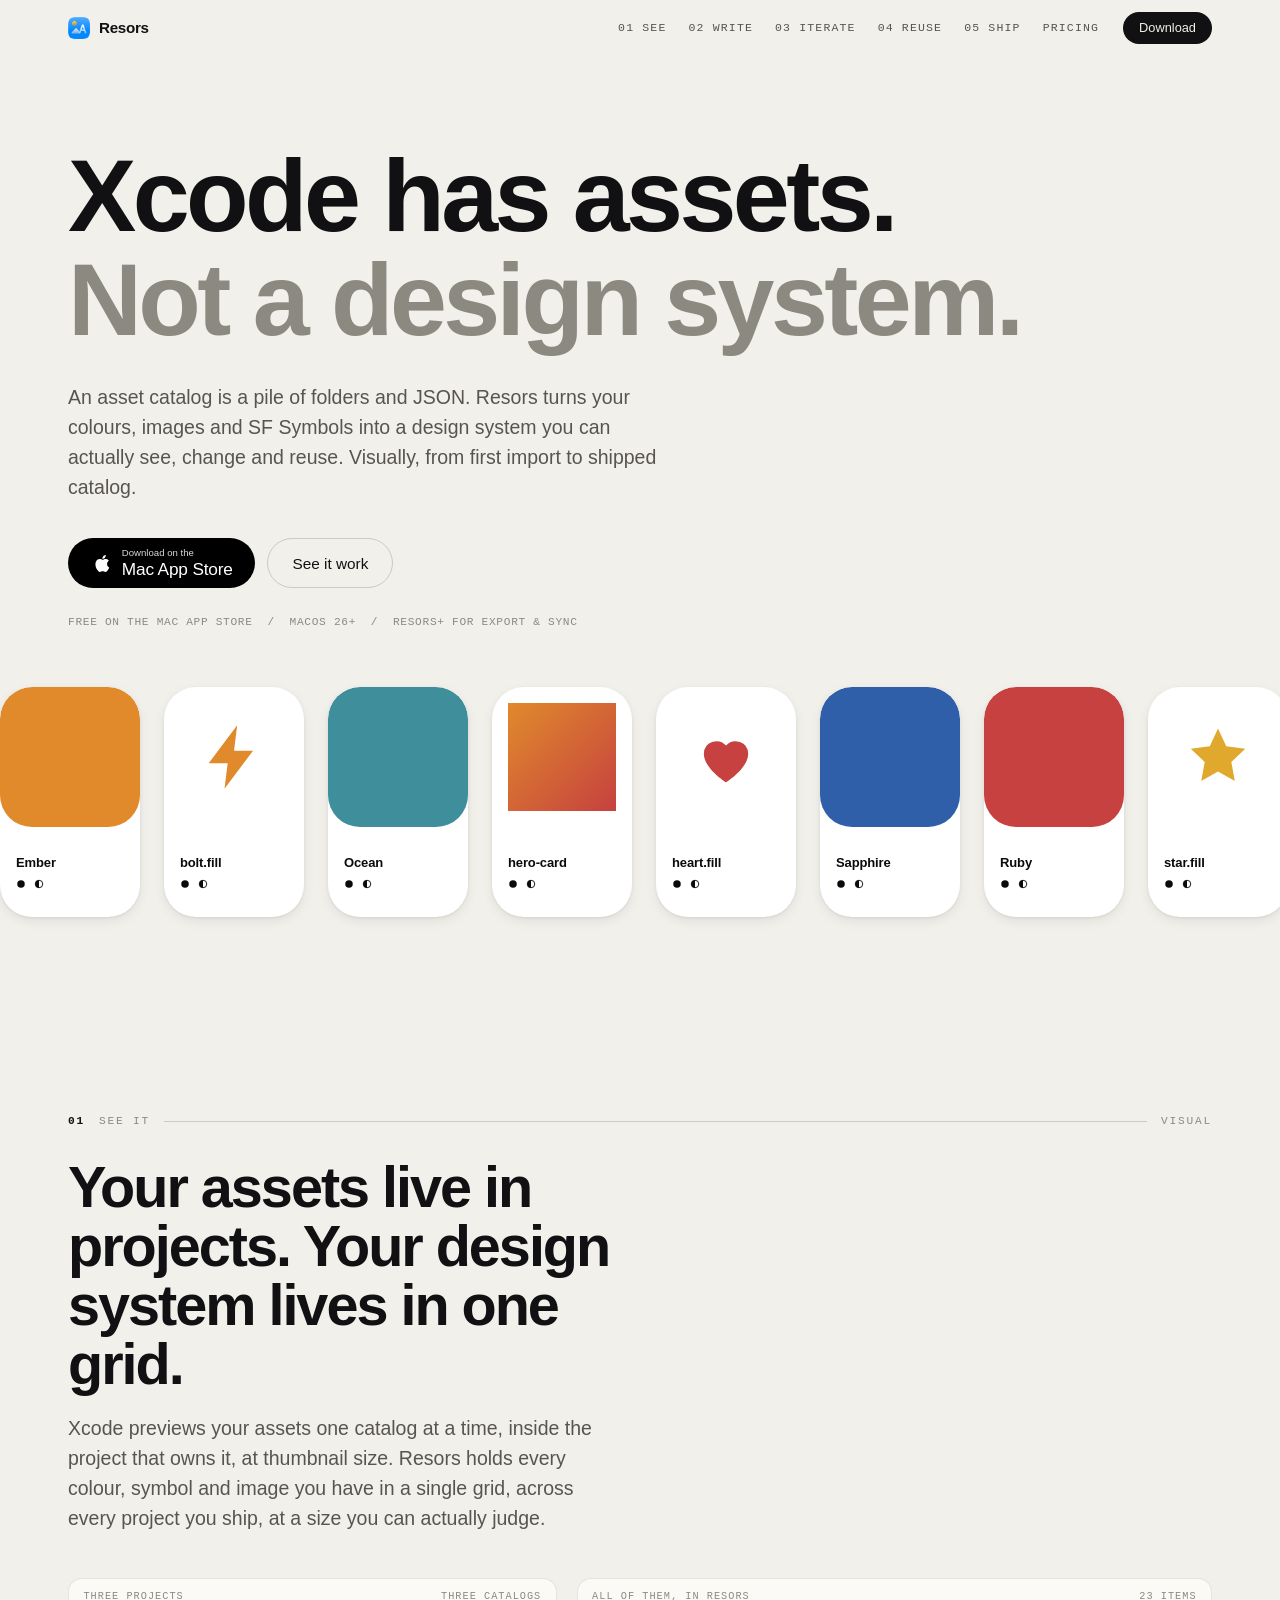
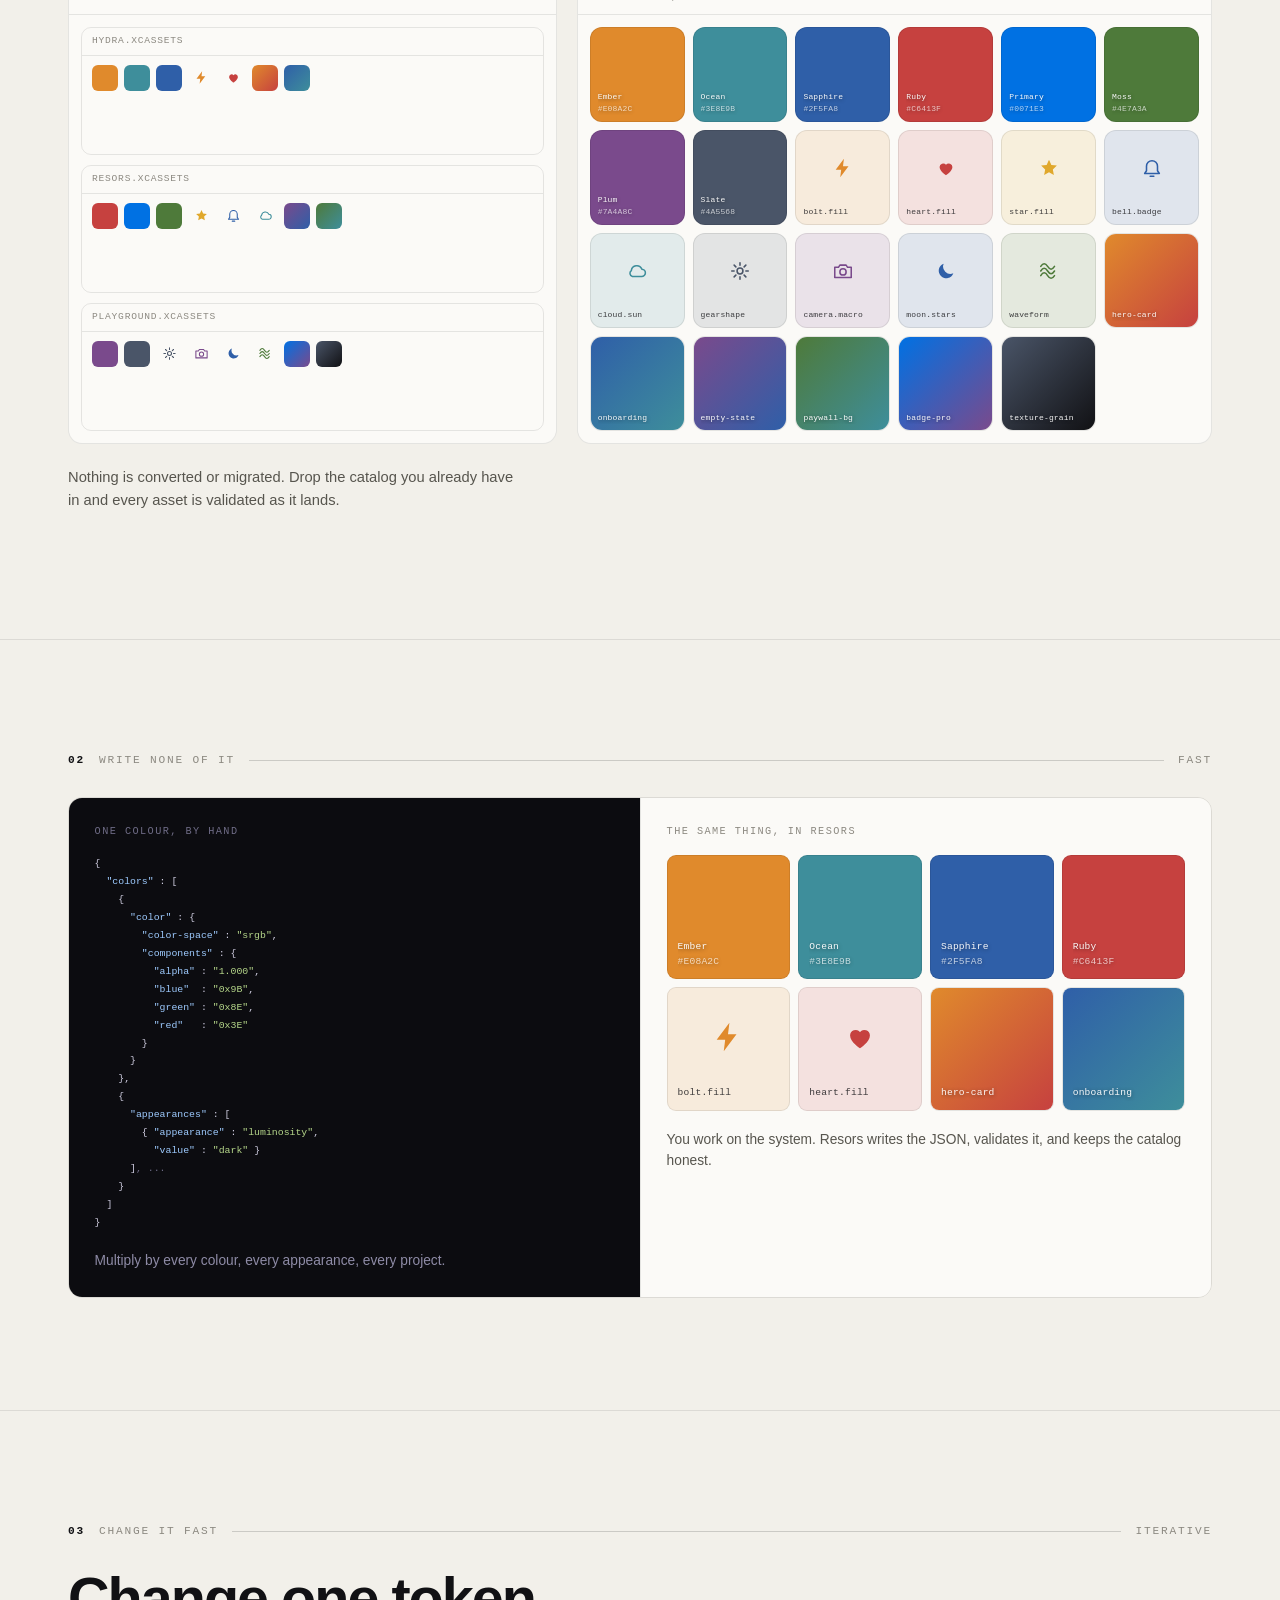
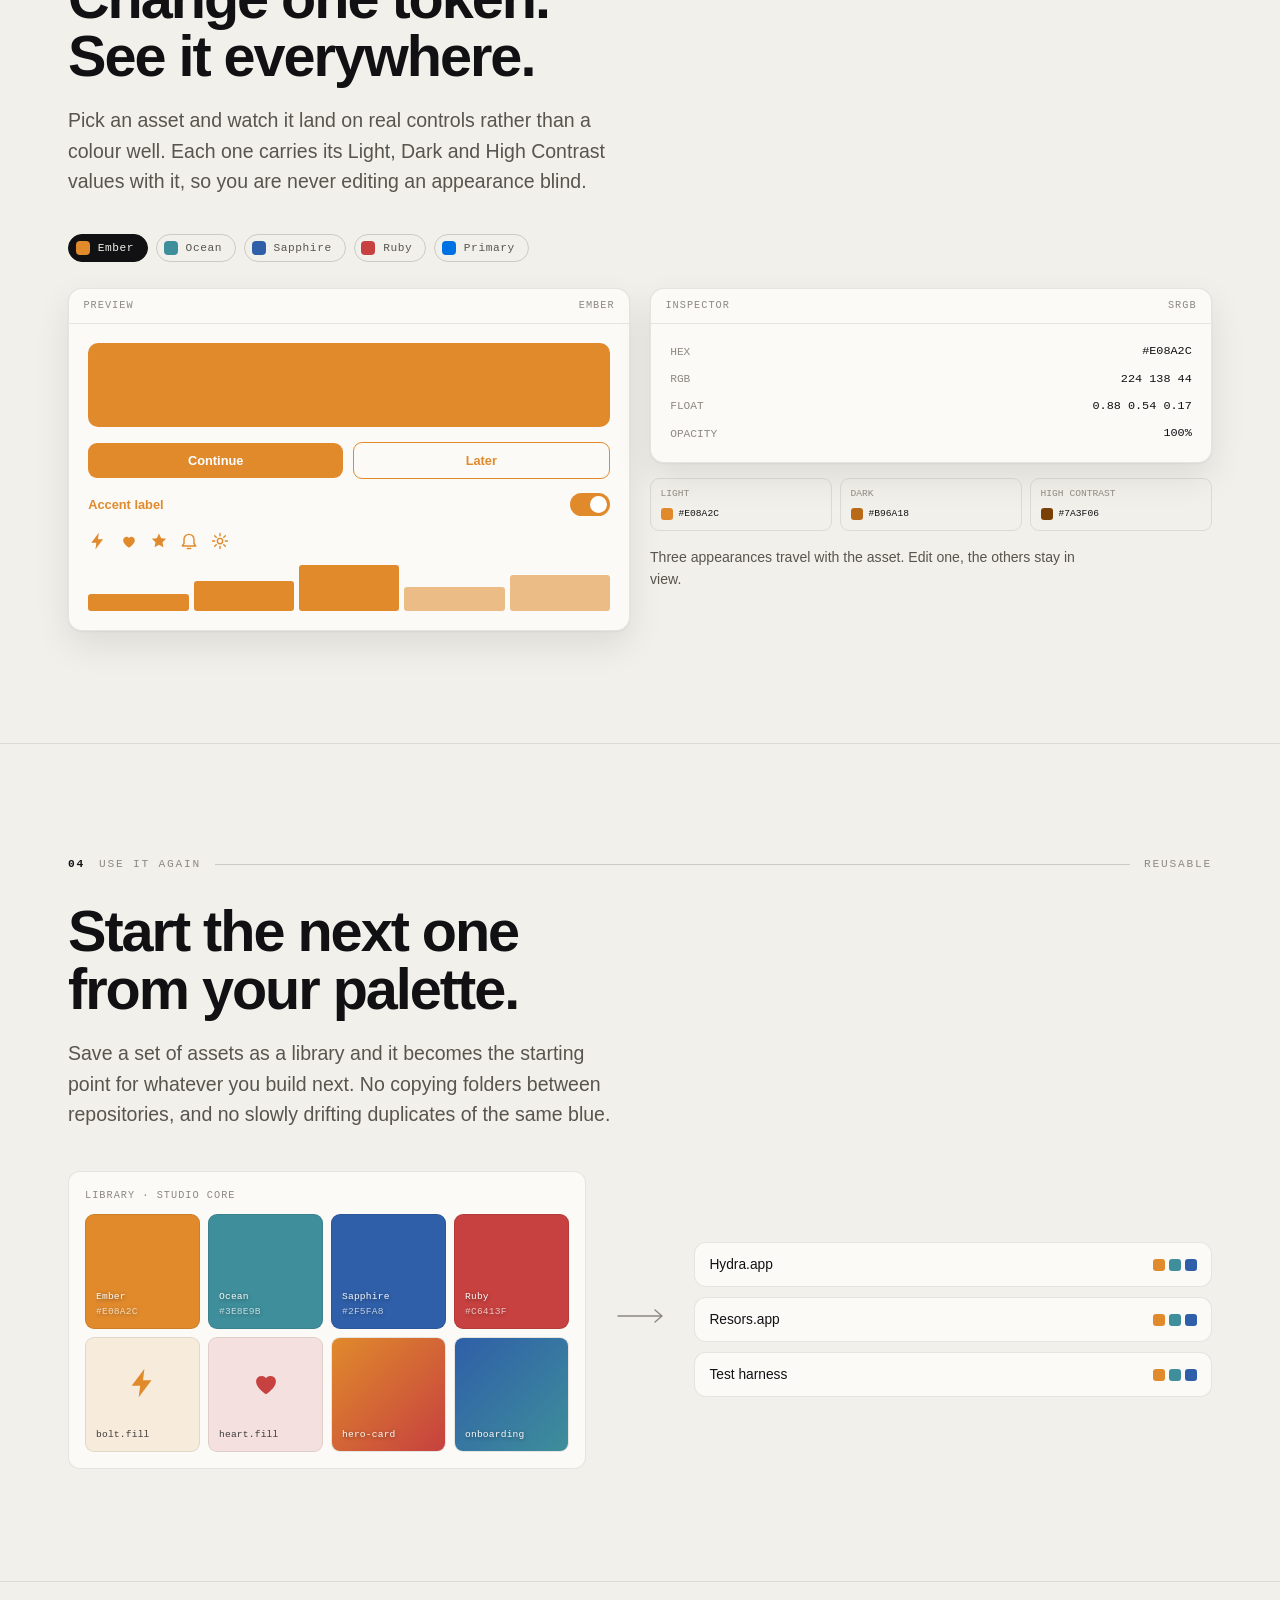
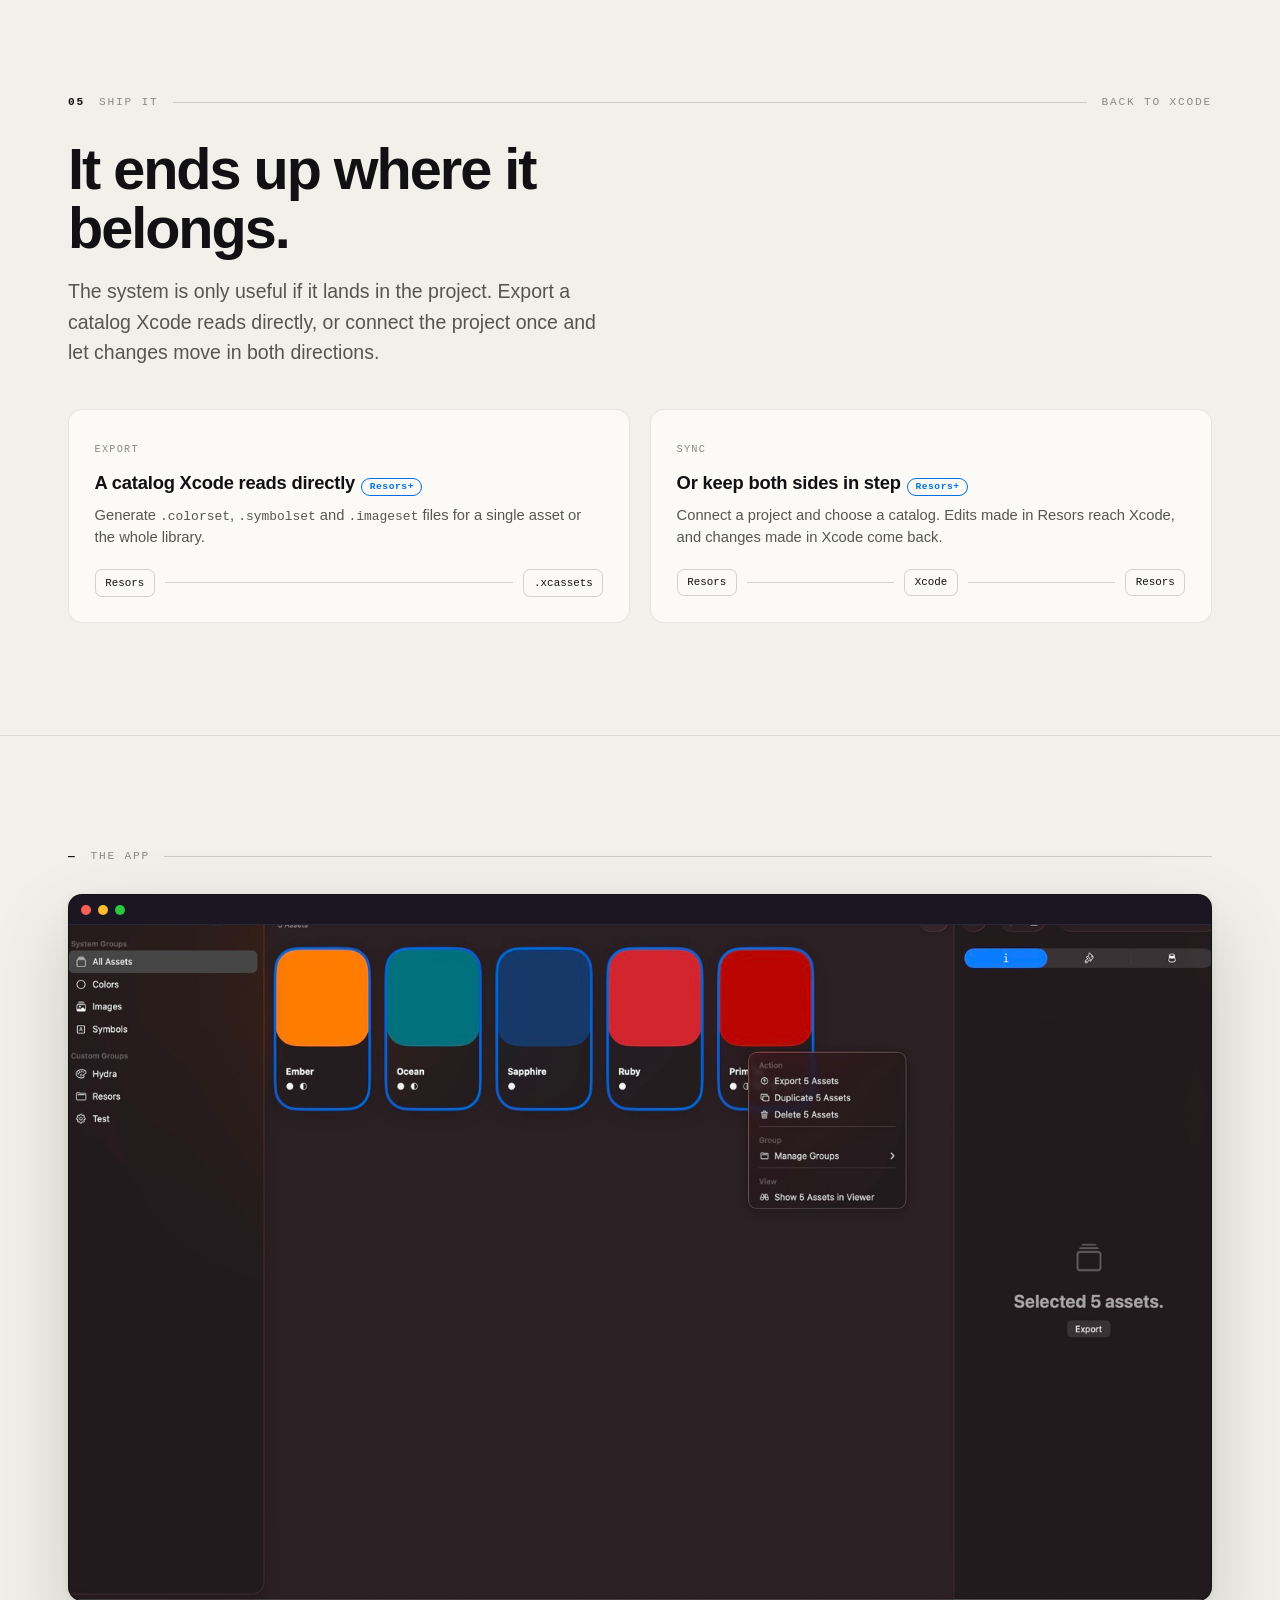
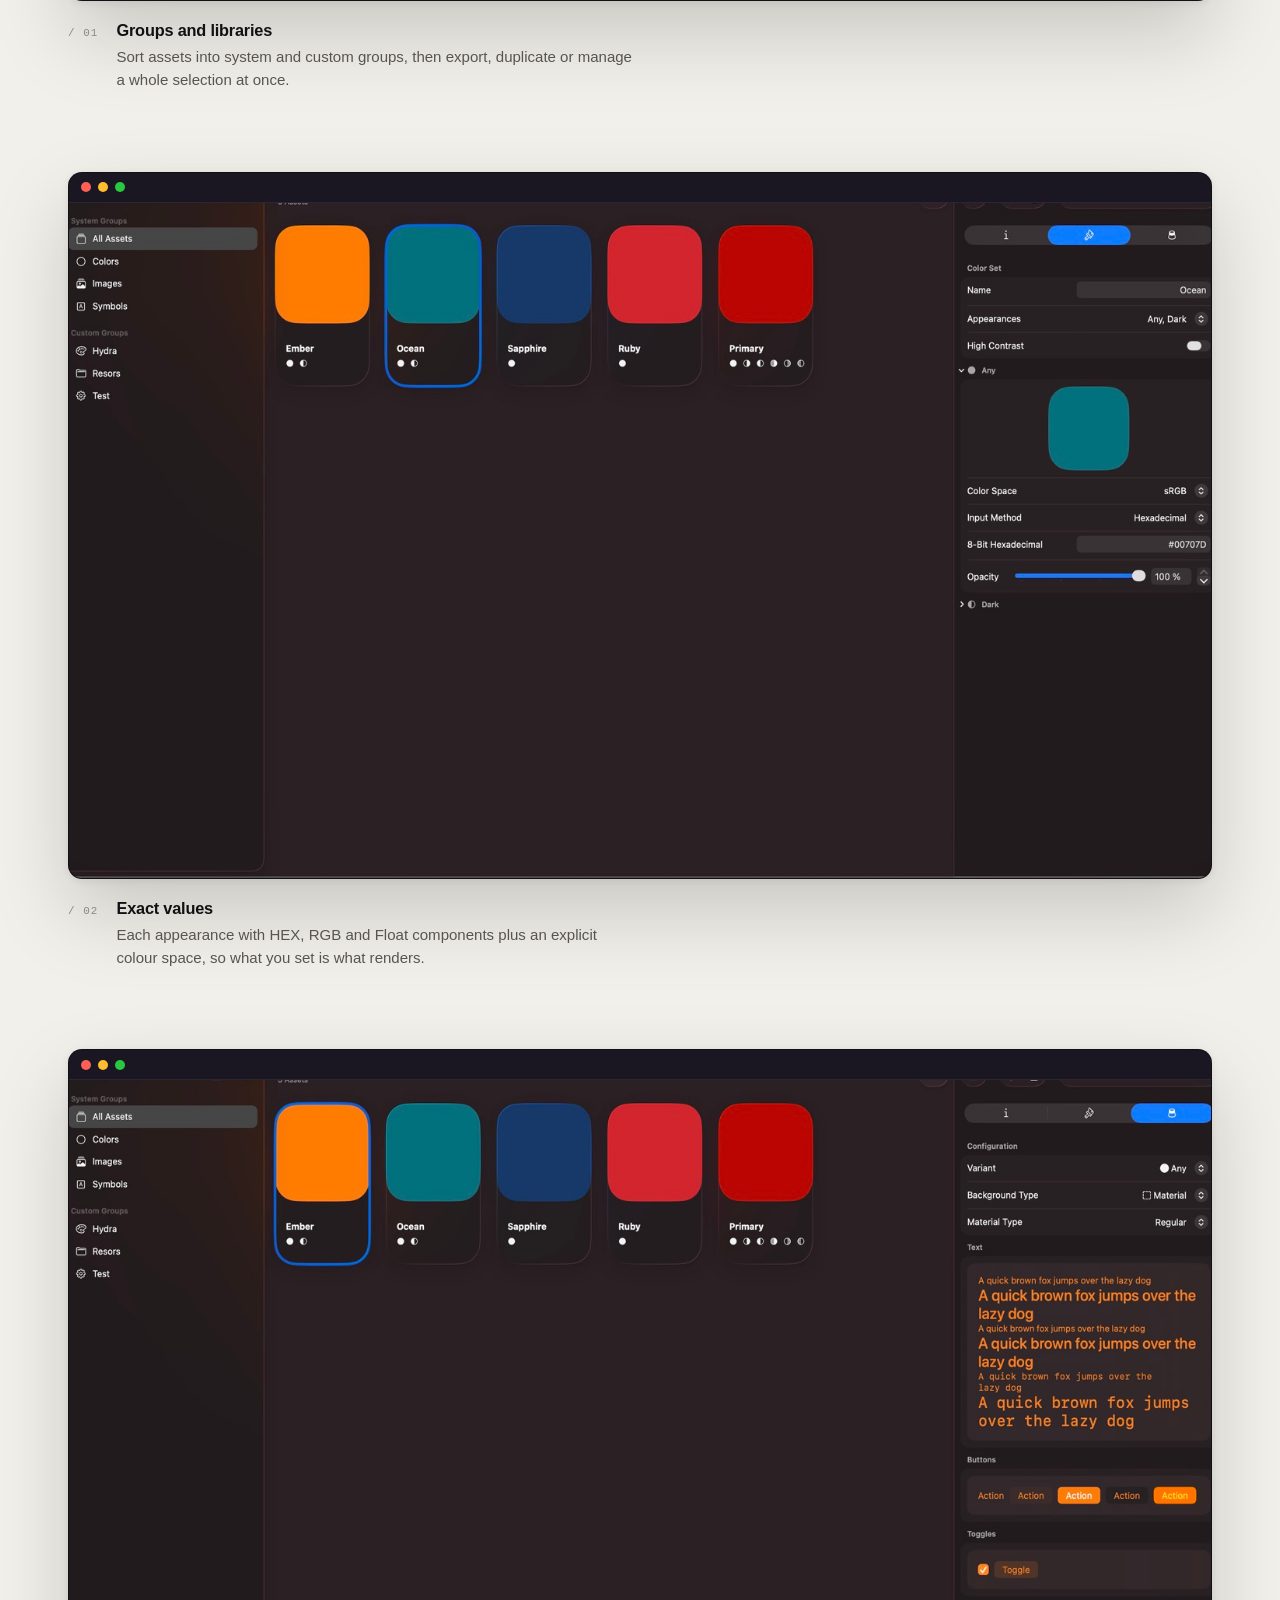
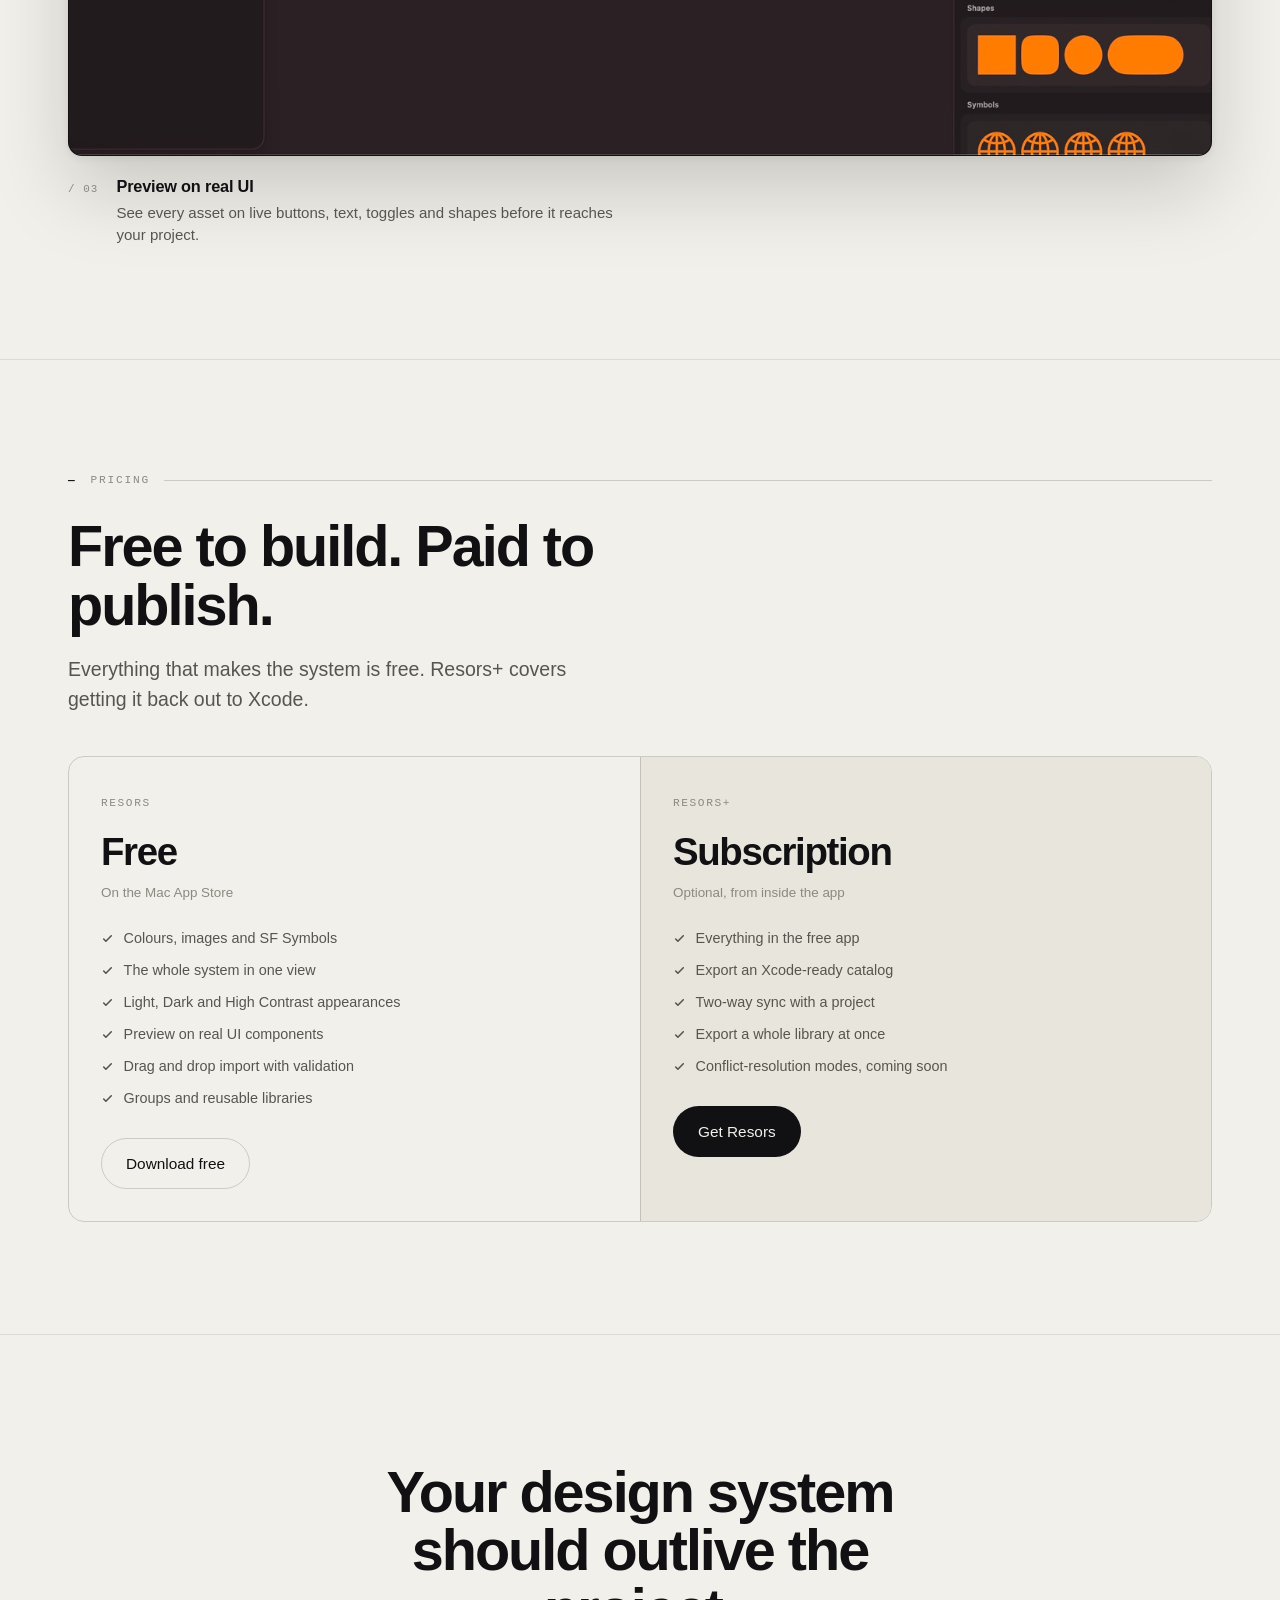
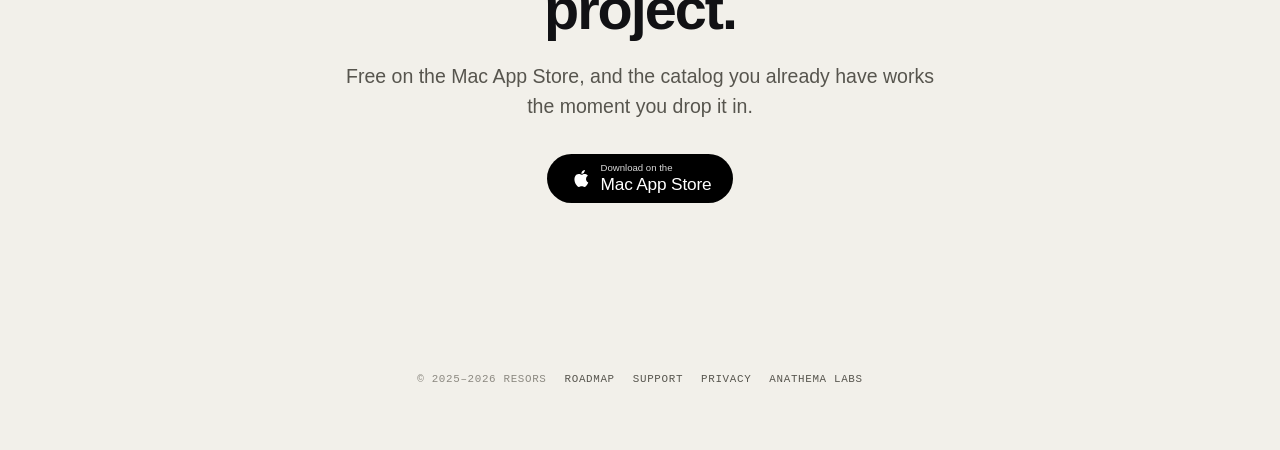
==== commit 29c99d8d: "Update index.html" ====
--- a/resors/index.html
+++ b/resors/index.html
@@ -243,7 +243,9 @@
     /* Infinite marquee. The track holds two identical sets and each set carries
        its own trailing gap, so one set is exactly half the track and a -50%
        translate lands on a pixel-identical frame with no visible seam. */
-    .strip { width: 100vw; margin-left: calc(50% - 50vw); overflow: hidden; padding: 3.5rem 0 0; }
+    /* overflow:hidden clips the marquee horizontally, so the box needs room
+       underneath the cards or their drop shadow gets sliced off flat. */
+    .strip { width: 100vw; margin-left: calc(50% - 50vw); overflow: hidden; padding: 3.5rem 0 1.75rem; }
     .strip-track { display: flex; width: max-content; animation: marquee 55s linear infinite; }
     .strip:hover .strip-track { animation-play-state: paused; }
     .strip-set { display: flex; gap: 24px; padding-right: 24px; }
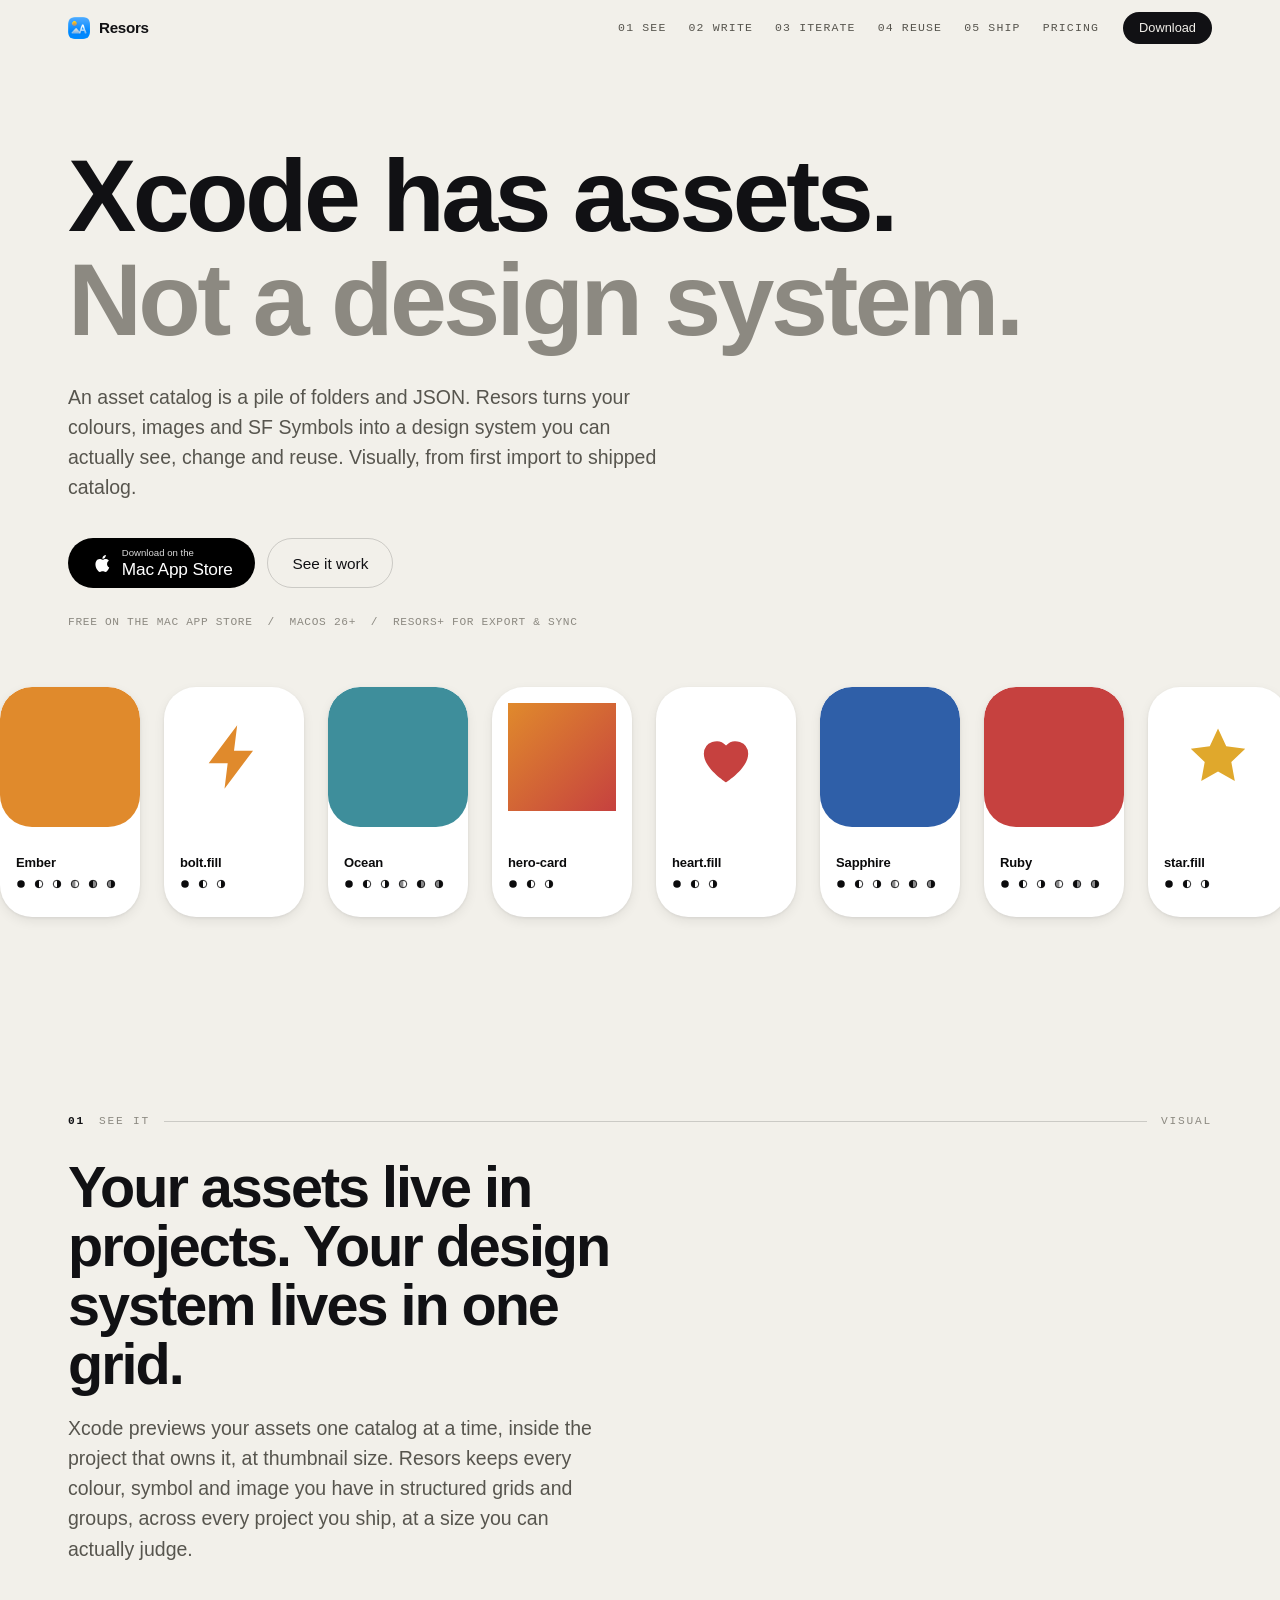
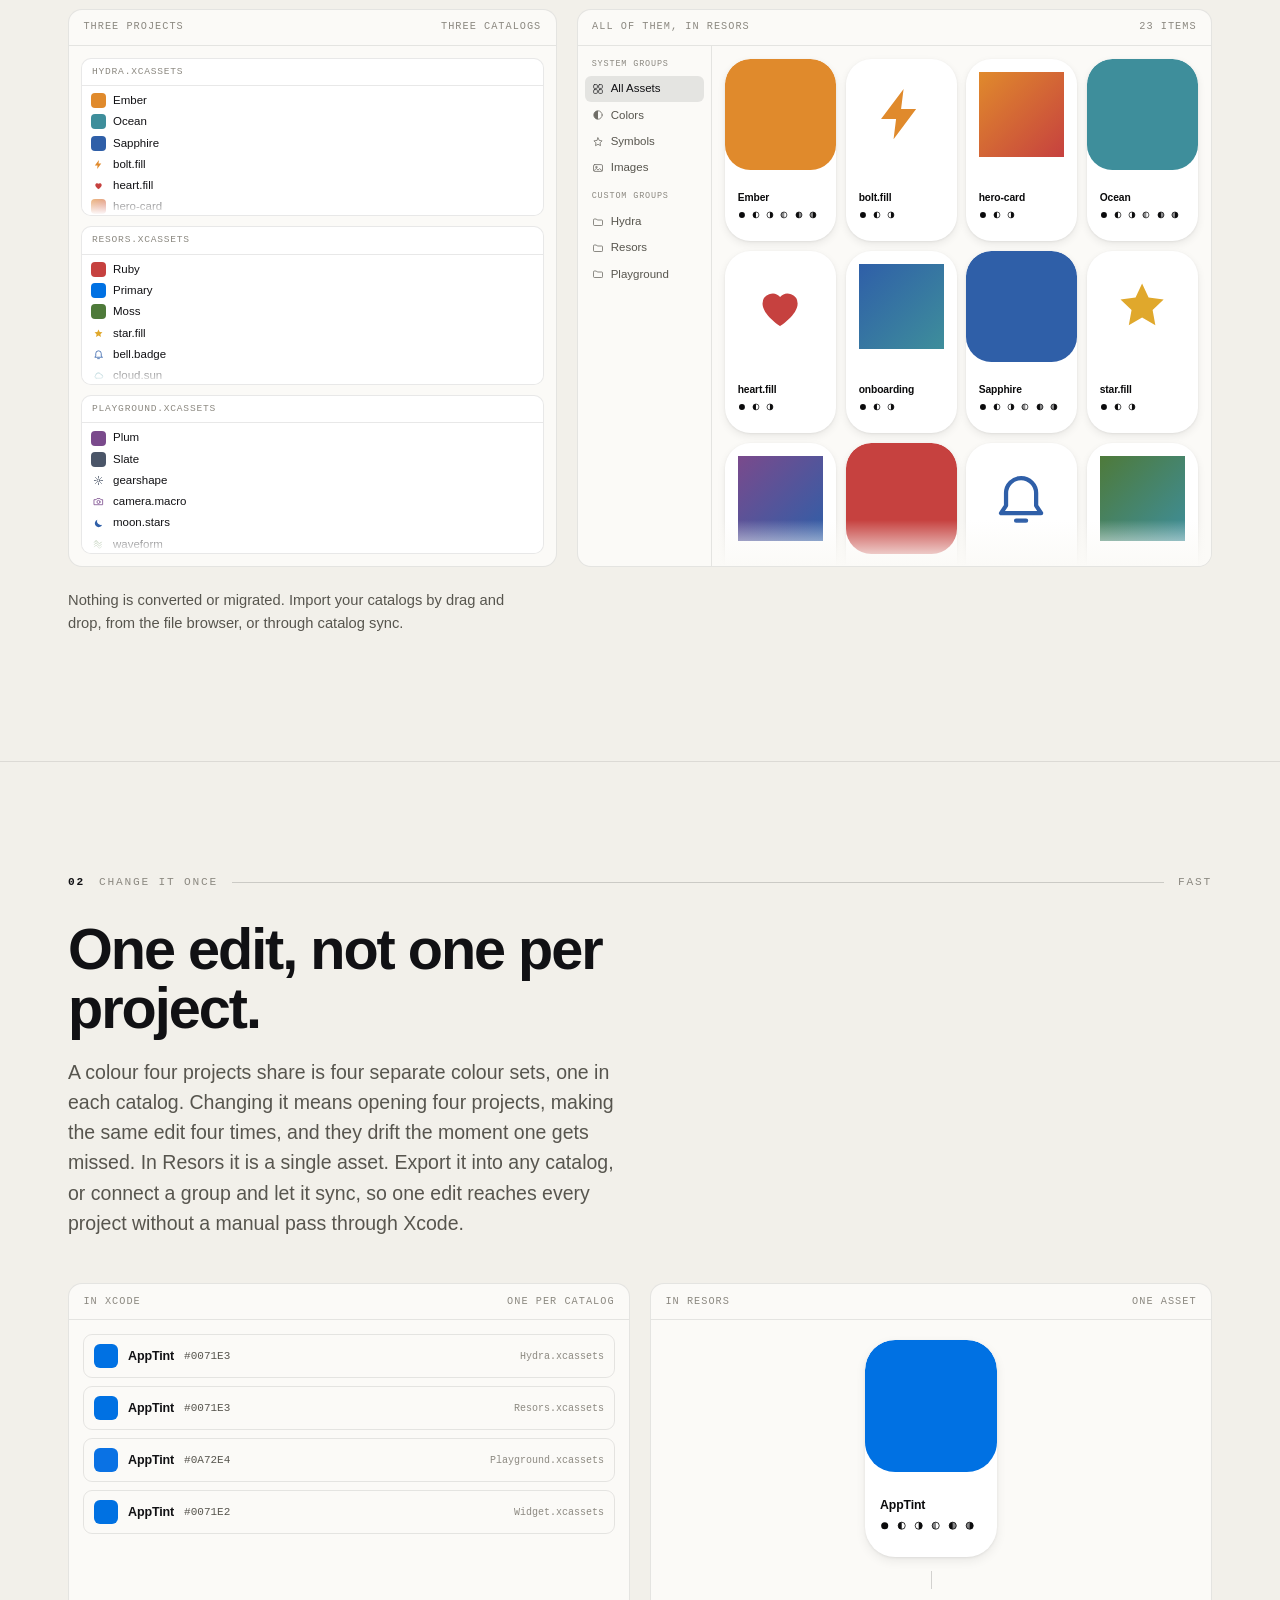
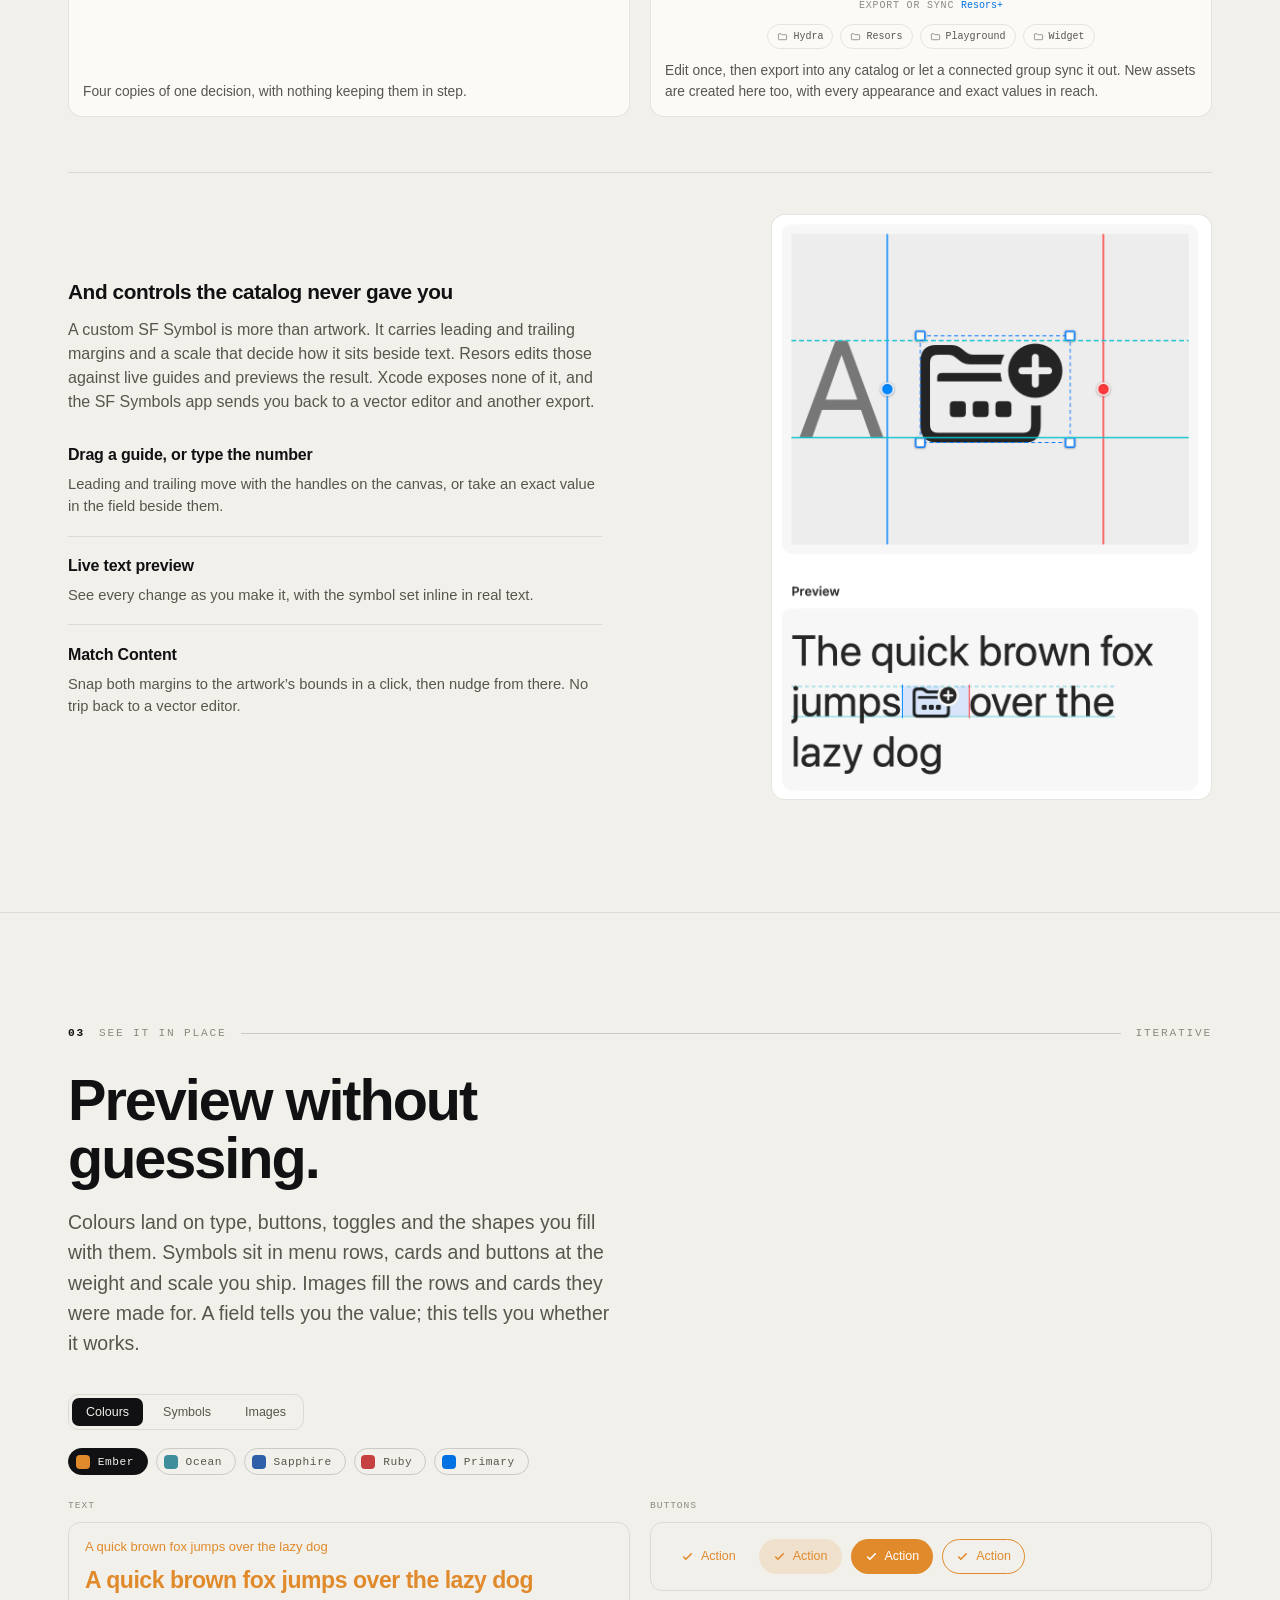
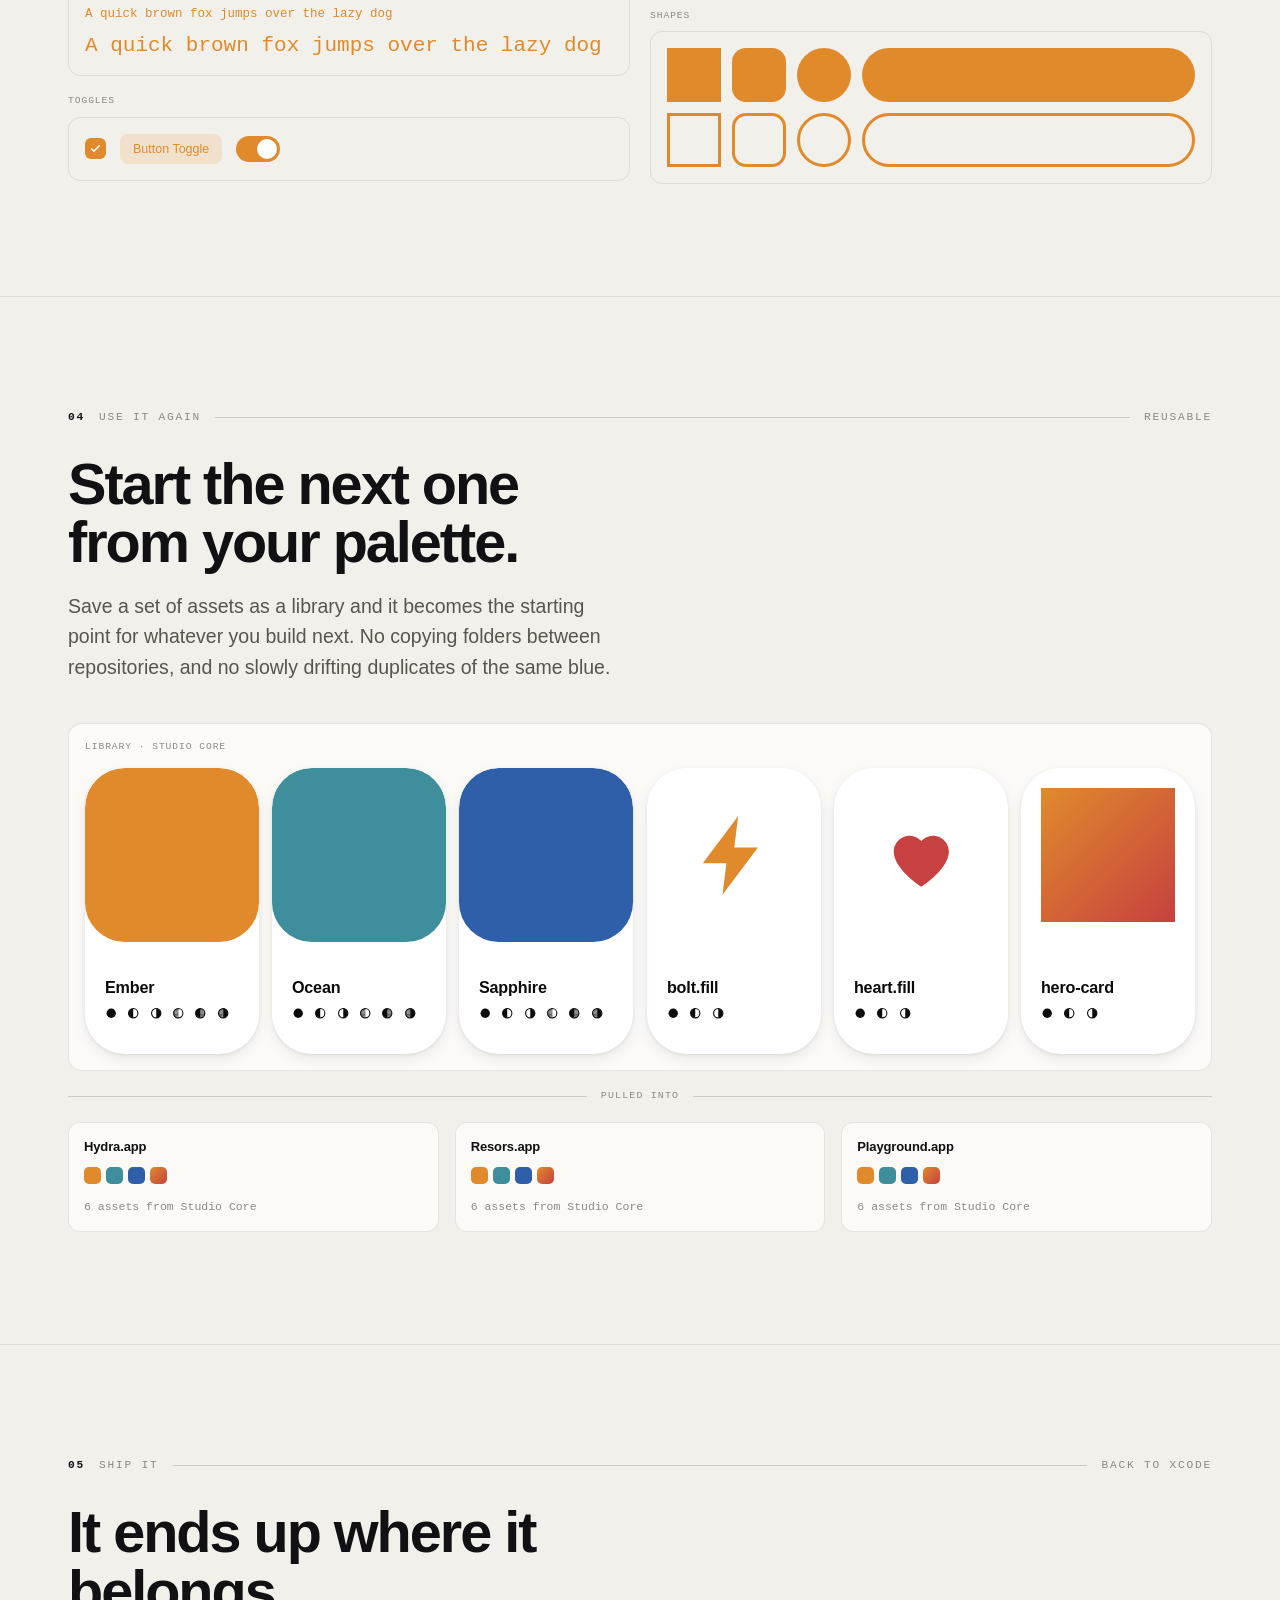
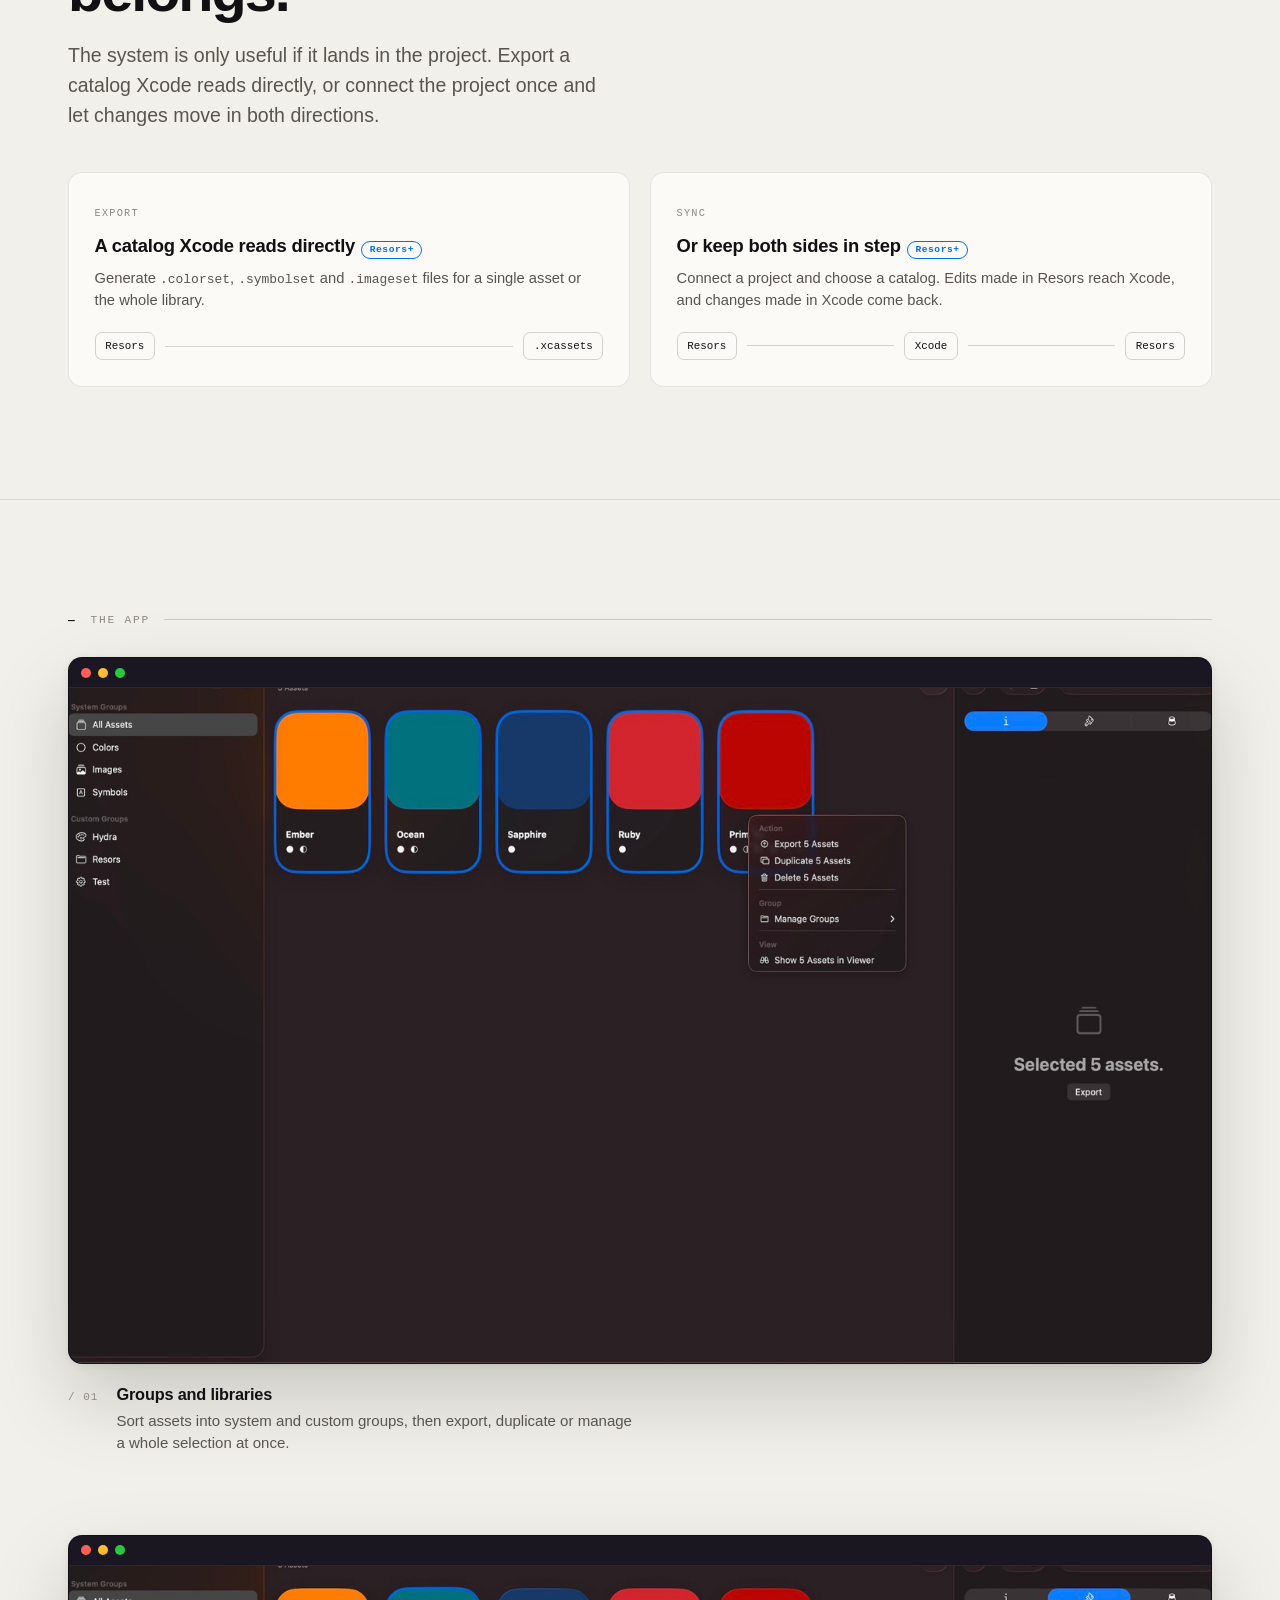
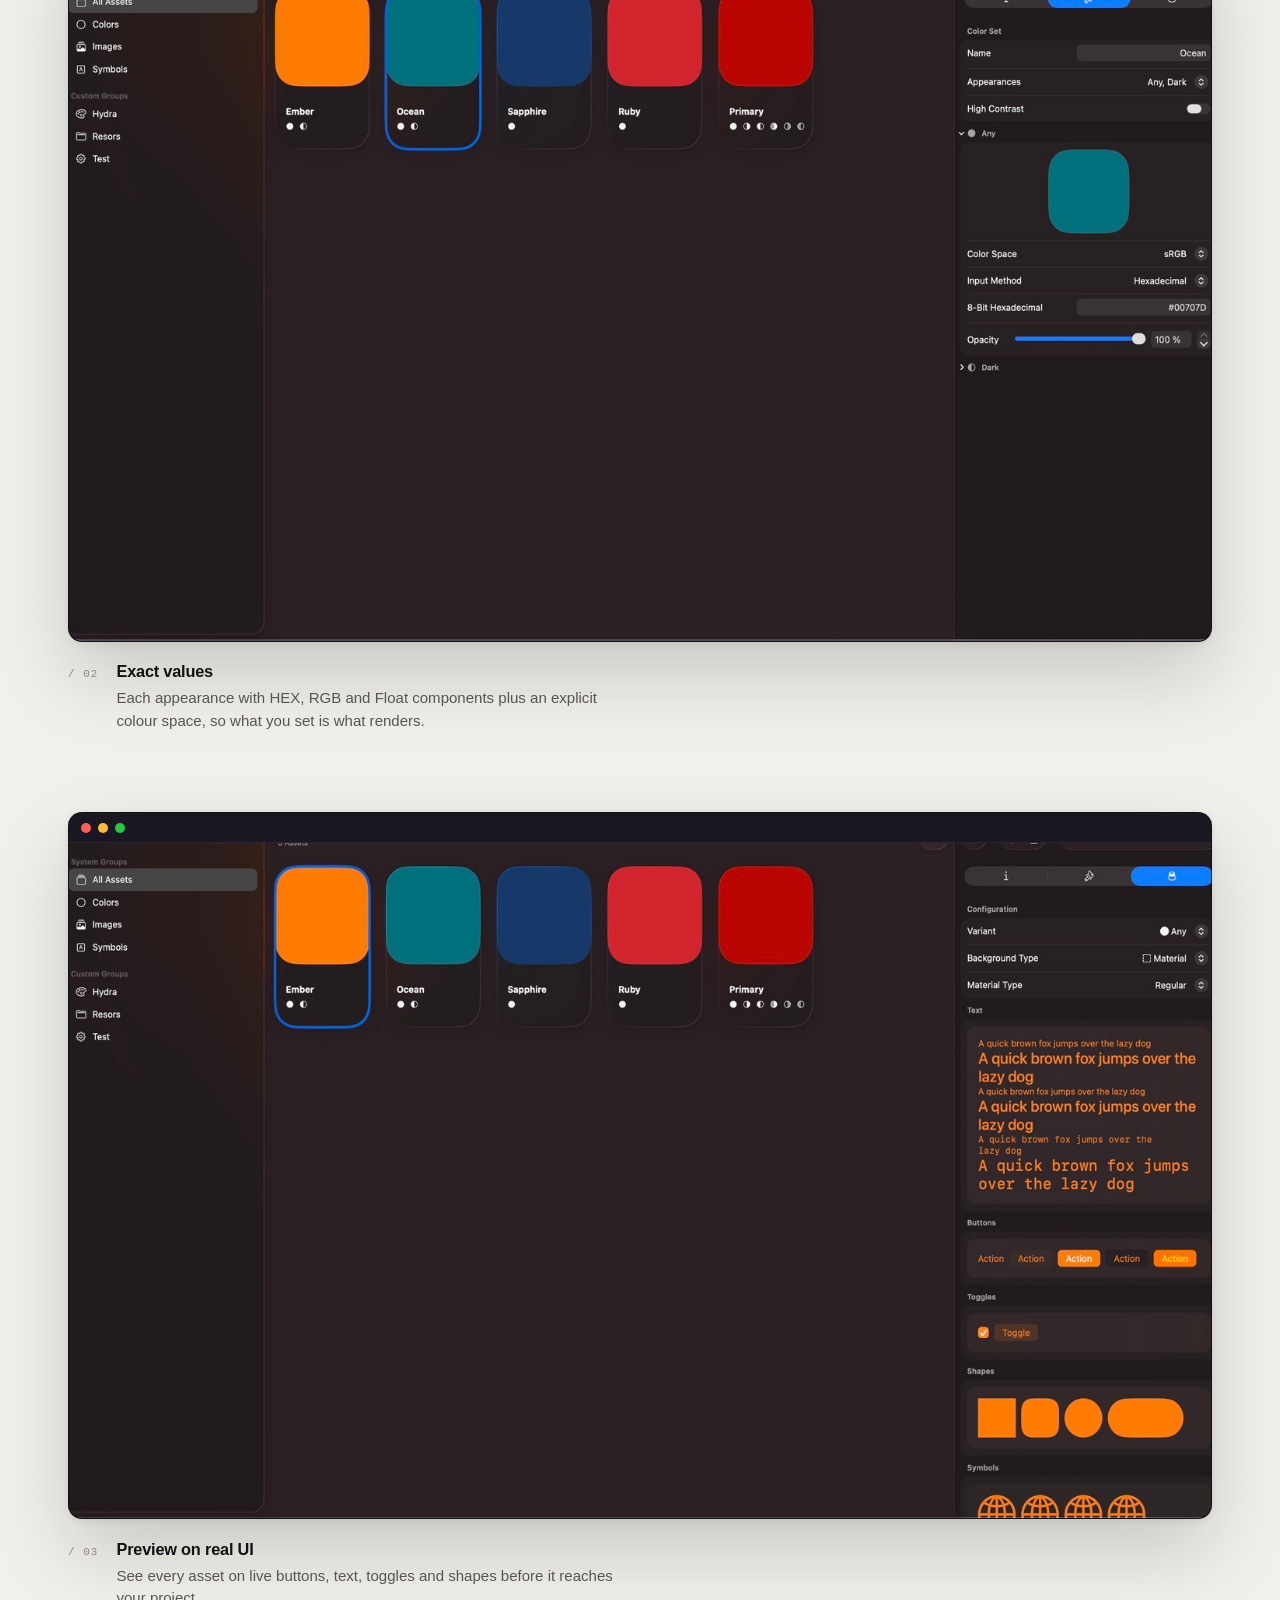
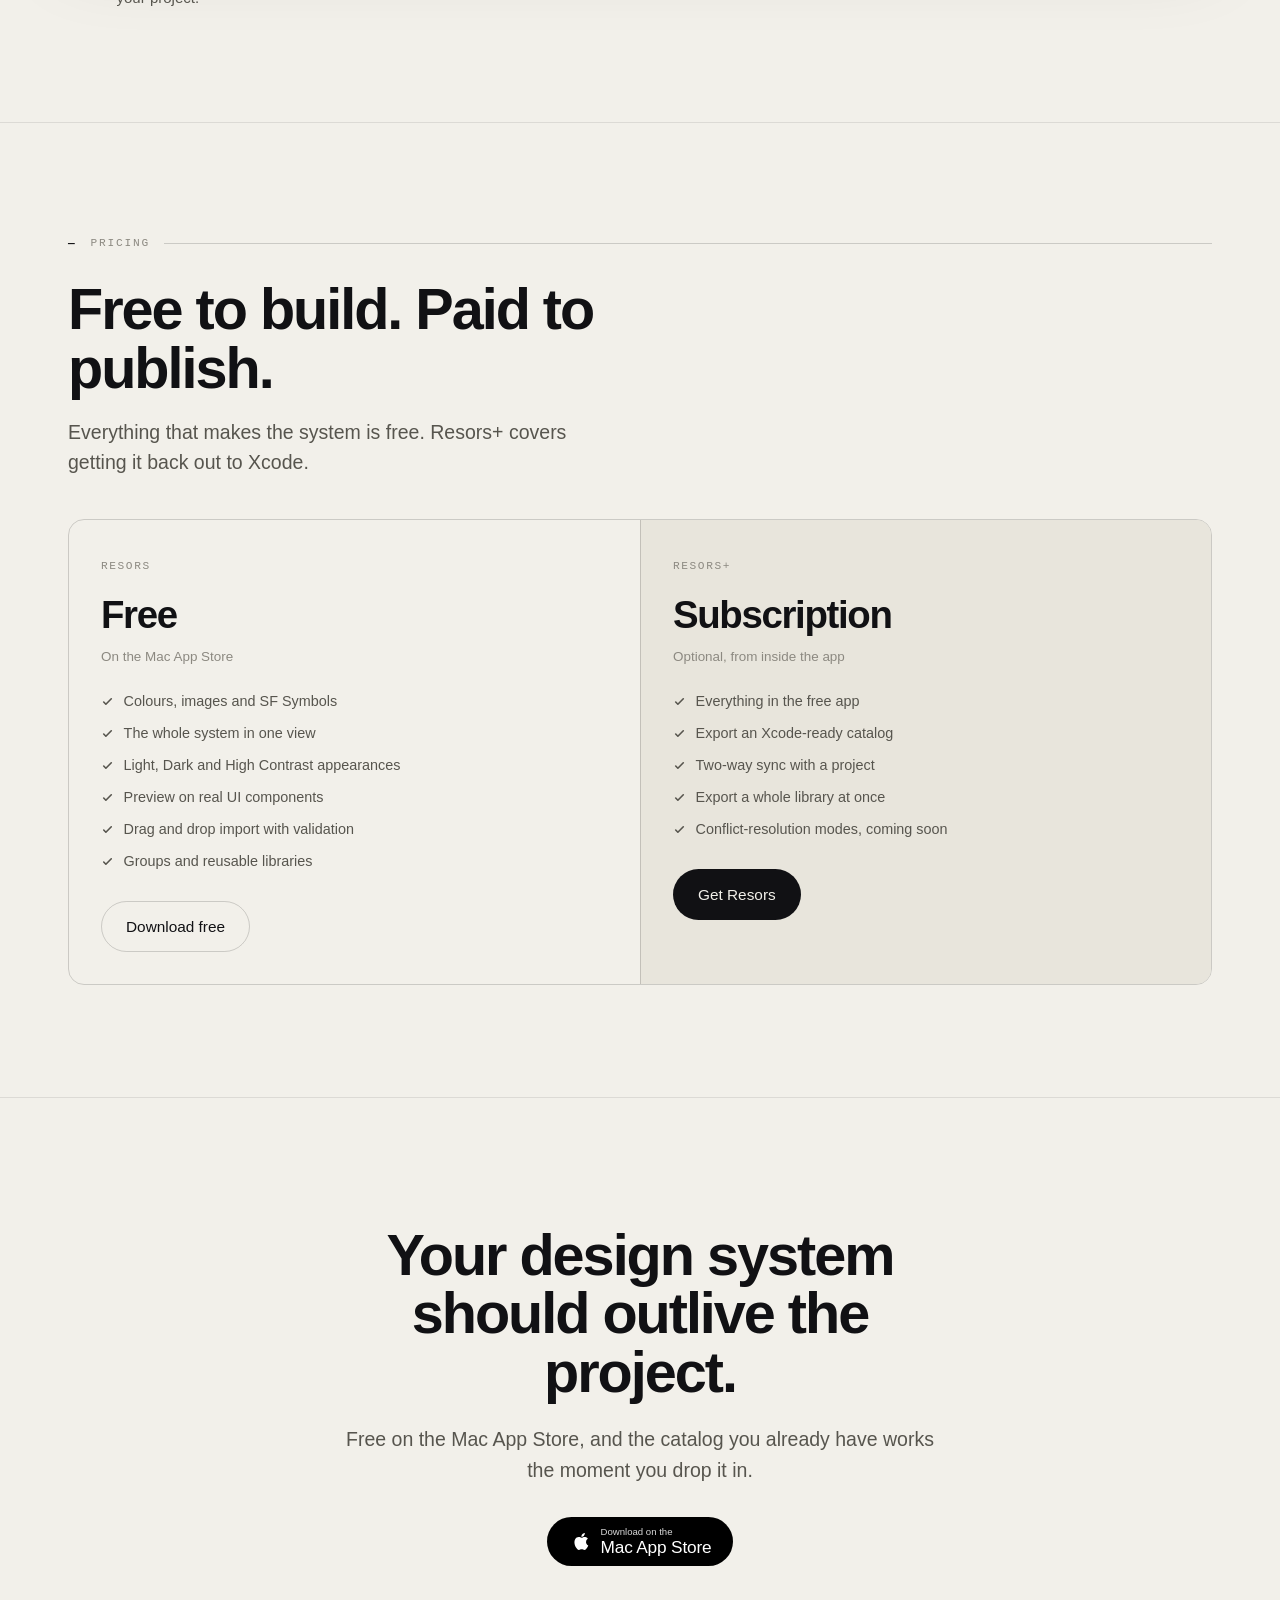
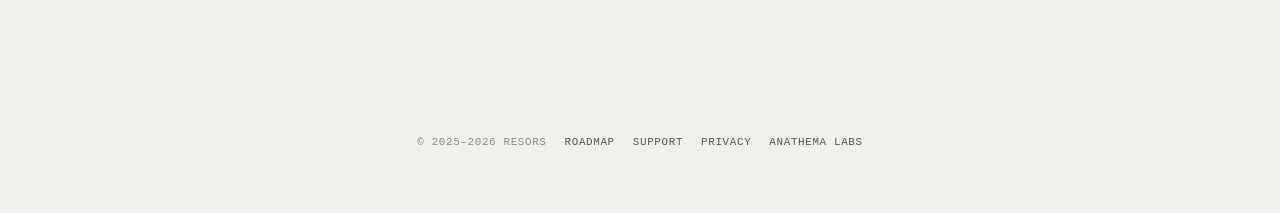
==== commit 98289a25: "Updated all pages" ====
--- a/resors/index.html
+++ b/resors/index.html
@@ -90,7 +90,6 @@
       font-family: var(--sans); line-height: 1.5;
       -webkit-font-smoothing: antialiased; overflow-x: hidden;
     }
-    .ambient { display: none; }
     .wrap { max-width: var(--maxw); margin: 0 auto; padding: 0 28px; }
     @media (max-width: 600px) { .wrap { padding: 0 20px; } }
 
@@ -100,7 +99,6 @@
     h2 { font-size: clamp(2.1rem, 5.2vw, 3.6rem); }
     h3 { font-size: 1.02rem; font-weight: 600; letter-spacing: -0.012em; line-height: 1.3; }
     .lede { font-size: clamp(1.02rem, 1.7vw, 1.22rem); color: var(--ink2); line-height: 1.55; max-width: 56ch; }
-    .mono { font-family: var(--mono); }
     code { font-family: var(--mono); font-size: 0.88em; }
 
     /* ---------- stage headers (spec-sheet rules) ---------- */
@@ -196,6 +194,7 @@
       --card-ink: #0b0b0c;
       aspect-ratio: 140 / 230;
       border-radius: 22.857cqw;              /* 32 / 140 */
+      text-align: left;                      /* the name is leading-aligned, whatever contains it */
       background: var(--card-bg);
       box-shadow: 0 0.7cqw 2cqw rgba(0,0,0,0.07), 0 3cqw 8cqw rgba(0,0,0,0.07);
       display: flex; flex-direction: column; overflow: hidden;
@@ -236,7 +235,8 @@
       display: -webkit-box; -webkit-box-orient: vertical;
       -webkit-line-clamp: 2; overflow: hidden;   /* .lineLimit(2) */
     }
-    .asset-appear { display: flex; gap: 5.714cqw; color: var(--card-ink); }
+    .asset-appear { display: flex; gap: 5.714cqw; color: var(--card-ink);
+                    flex-wrap: nowrap; }
     .asset-appear svg { width: 7.143cqw; height: 7.143cqw; display: block; }
 
     /* ---------- the system board ---------- */
@@ -252,25 +252,9 @@
     .strip-set .asset { width: 140px; }
     @keyframes marquee {
       from { transform: translate3d(0, 0, 0); }
-      to   { transform: translate3d(-50%, 0, 0); }
+      to { transform: translate3d(-50%, 0, 0); }
     }
     @media (prefers-reduced-motion: reduce) { .strip-track { animation: none; } }
-    .board { display: grid; grid-template-columns: repeat(auto-fill, minmax(140px, 1fr)); gap: 12px; }
-    .tile {
-      position: relative; aspect-ratio: 1 / 1; border-radius: 12px; overflow: hidden;
-      border: 1px solid var(--rule-2); flex-shrink: 0; background: var(--panel);
-    }
-    .tile .meta {
-      position: absolute; left: 10px; right: 10px; bottom: 9px;
-      font-family: var(--mono); font-size: 0.6rem; letter-spacing: 0.02em;
-      color: var(--ink2); white-space: nowrap; overflow: hidden; text-overflow: ellipsis;
-    }
-    .tile .meta.on-dark { color: rgba(255,255,255,0.96); text-shadow: 0 1px 4px rgba(0,0,0,0.45); }
-    .tile .meta em { font-style: normal; display: block; opacity: 0.72; }
-    .tile--symbol { display: grid; place-items: center; }
-    .tile--symbol .gl { display: block; margin-bottom: 16px; }
-    .tile--symbol .meta { color: var(--ink); opacity: 0.8; }
-    .tile--image .img { position: absolute; inset: 0; display: block; }
 
     /* ---------- the catalog, both ways ---------- */
     .compare { display: grid; grid-template-columns: 1fr 1.3fr; gap: 20px; align-items: stretch; margin-top: 2.8rem; }
@@ -280,26 +264,185 @@
     .pane-hd { display: flex; justify-content: space-between; gap: 12px; padding: 0.62rem 0.9rem;
                border-bottom: 1px solid var(--rule-2); font-family: var(--mono); font-size: 0.64rem;
                letter-spacing: 0.1em; text-transform: uppercase; color: var(--ink3); }
-    .silos { flex: 1 1 0; min-height: 300px; display: flex; flex-direction: column;
+    .silos { flex: 1 1 0; min-height: 520px; display: flex; flex-direction: column;
              gap: 10px; padding: 12px; }
-    .silo { flex: 1; border: 1px solid var(--rule-2); border-radius: 10px; overflow: hidden;
-            display: flex; flex-direction: column; }
+    .silo { --xc-bg: #ffffff;
+            flex: 1; border: 1px solid var(--rule-2); border-radius: 10px; overflow: hidden;
+            display: flex; flex-direction: column; background: var(--xc-bg); }
+    @media (prefers-color-scheme: dark) { .silo { --xc-bg: #1c1c1e; } }
     .silo-hd { padding: 6px 10px; border-bottom: 1px solid var(--rule-2);
                font-family: var(--mono); font-size: 0.6rem; letter-spacing: 0.08em;
                text-transform: uppercase; color: var(--ink3); }
-    .silo-grid { display: flex; flex-wrap: wrap; align-content: flex-start; gap: 6px; padding: 9px 10px; }
-    .silo-sw { width: 26px; height: 26px; border-radius: 6px; flex: none; }
-    .silo-sw--sym { display: grid; place-items: center; }
-    .silo-sw--sym svg { width: 15px; height: 15px; }
-    .board--dense { padding: 12px; grid-template-columns: repeat(auto-fill, minmax(86px, 1fr)); gap: 8px; }
-    .board--dense .tile .meta { left: 7px; right: 7px; bottom: 6px; font-size: 0.5rem; }
-    .board--dense .tile--symbol svg { width: 22px; height: 22px; }
-    .board--dense .tile--symbol .gl { margin-bottom: 12px; }
-
-    /* ---------- iterate ---------- */
-    .it-grid { display: grid; grid-template-columns: 1fr 1fr; gap: 20px; align-items: start; }
-    @media (max-width: 900px) { .it-grid { grid-template-columns: 1fr; } }
-    .rail { display: flex; flex-wrap: wrap; gap: 8px; margin-bottom: 1.6rem; }
+    /* an Xcode asset-catalog list: preview, name, one selected row */
+    .xc-list { flex: 1; position: relative; overflow: hidden; padding: 4px 0; }
+    .xc-list::after { content: ""; position: absolute; left: 0; right: 0; bottom: 0; height: 26px;
+                      background: linear-gradient(to bottom, transparent, var(--xc-bg)); pointer-events: none; }
+    .xc-row { display: flex; align-items: center; gap: 7px; padding: 2px 9px;
+              font-size: 11.5px; line-height: 1.5; color: var(--ink); white-space: nowrap; }
+    .xc-sw { width: 15px; height: 15px; border-radius: 4px; flex: none; }
+    .xc-sw--sym { display: grid; place-items: center; }
+    .xc-sw--sym svg { width: 11px; height: 11px; }
+    /* the Resors pane: grouped runs of the real card */
+    .rs-main { flex: 1 1 0; display: flex; min-height: 0; }
+    .rs-side { width: 134px; flex: none; border-right: 1px solid var(--rule-2);
+               padding: 10px 7px; display: flex; flex-direction: column; gap: 1px; overflow: hidden; }
+    .rs-sec { font-family: var(--mono); font-size: 0.53rem; letter-spacing: 0.1em;
+              text-transform: uppercase; color: var(--ink3); margin: 9px 7px 5px; }
+    .rs-sec:first-child { margin-top: 2px; }
+    .rs-item { display: flex; align-items: center; gap: 7px; width: 100%; text-align: left;
+               padding: 4px 7px; border: 0; border-radius: 6px; background: none; cursor: pointer;
+               font-family: inherit; font-size: 11.5px; line-height: 1.5; color: var(--ink2);
+               transition: background 0.18s ease, color 0.18s ease; }
+    .rs-item svg { width: 12px; height: 12px; flex: none; opacity: 0.85; }
+    .rs-item:hover { color: var(--ink); }
+    .rs-item[aria-selected="true"] { background: var(--rule-2); color: var(--ink); font-weight: 500; }
+    .rs-body { flex: 1 1 0; position: relative; overflow: hidden; padding: 13px 13px 0; }
+    .rs-body::after { content: ""; position: absolute; left: 0; right: 0; bottom: 0; height: 46px;
+                      background: linear-gradient(to bottom, transparent, var(--panel)); pointer-events: none; }
+    .rs-grid { display: grid; grid-template-columns: repeat(auto-fill, minmax(96px, 1fr)); gap: 10px; }
+    /* filtering: leavers fade first, then the survivors are FLIPped into place */
+    .rs-grid .asset.is-out { display: none; }
+    .rs-grid .asset.is-fading { opacity: 0; transform: scale(0.93);
+                                transition: opacity 0.17s ease, transform 0.17s ease; }
+
+    /* ---------- preview panel: the asset on real controls ---------- */
+    .pv { margin-top: 2.2rem; }
+    /* each set resolves its own accent, since the rails write --pv-l/--pv-d
+       onto the set rather than onto .pv */
+    .pv-set { --pv: var(--pv-l, #E08A2C); }
+    @media (prefers-color-scheme: dark) { .pv-set { --pv: var(--pv-d, var(--pv-l, #E08A2C)); } }
+
+    .pv-types { display: flex; gap: 6px; margin: 0 0 1.1rem;
+                border: 1px solid var(--rule-2); border-radius: 10px; padding: 3px; width: fit-content; }
+    .pv-types button { border: 0; background: none; cursor: pointer; font: inherit;
+                       font-size: 12.5px; padding: 5px 14px; border-radius: 7px;
+                       color: var(--ink2); transition: background 0.18s ease, color 0.18s ease; }
+    .pv-types button[aria-selected="true"] { background: var(--ink); color: var(--paper); }
+    .pv-set[hidden] { display: none; }
+
+    /* symbol and image previews sit in rows and cards, as the app shows them */
+    .pv-ctx { display: flex; flex-direction: column; gap: 10px; }
+    .ctx-bar, .ctx-row, .ctx-card { background: var(--panel); border: 1px solid var(--rule-2);
+                                    border-radius: 10px; }
+    .ctx-bar { display: flex; align-items: center; justify-content: space-between;
+               padding: 9px 13px; font-size: 12.5px; font-weight: 600; }
+    .ctx-row { display: flex; align-items: center; gap: 11px; padding: 11px 13px; }
+    .ctx-row b, .ctx-card b { display: block; font-size: 12.5px; font-weight: 600; }
+    .ctx-row em, .ctx-card em { display: block; font-style: normal; font-size: 11.5px; color: var(--ink3); }
+    .chev { margin-left: auto; color: var(--ink3); font-size: 16px; line-height: 1; }
+    .ctx-card { padding: 14px 13px; display: flex; gap: 13px; align-items: center; }
+    .ctx-card--img { display: block; }
+    .g { display: block; flex: none; color: var(--pv); }
+    /* on a filled button the glyph is knocked out, not tinted */
+    .pv-btn--fill .g { color: #fff; }
+    .g svg { width: 18px; height: 18px; display: block; }
+    .g--lg svg { width: 32px; height: 32px; }
+    .pv-btn--icon { padding: 7px 10px; }
+    .pv-sizes { display: flex; align-items: flex-end; gap: 18px; }
+    .g--s svg { width: 15px; height: 15px; }
+    .g--m svg { width: 22px; height: 22px; }
+    .g--l svg { width: 32px; height: 32px; }
+    .g--xl svg { width: 46px; height: 46px; }
+
+    .img-lg { display: block; width: 100%; aspect-ratio: 16 / 10; border-radius: 8px; }
+    .img-md { display: block; width: 100%; aspect-ratio: 16 / 7; border-radius: 8px; margin-bottom: 11px; }
+    .img-th { display: block; width: 42px; height: 42px; border-radius: 7px; flex: none; }
+
+    .pv-panel { display: grid; grid-template-columns: 1fr 1fr; gap: 20px; align-items: start; }
+    @media (max-width: 820px) { .pv-panel { grid-template-columns: 1fr; } }
+    .pv-col { display: flex; flex-direction: column; }
+    .pv-sec { display: block; font-family: var(--mono); font-size: 0.6rem; letter-spacing: 0.1em;
+              text-transform: uppercase; color: var(--ink3); margin: 0 0 8px; }
+    .pv-sec:not(:first-child) { margin-top: 18px; }
+    .pv-box { background: var(--bg-alt); border: 1px solid var(--rule-2);
+              border-radius: 12px; padding: 16px; }
+
+    /* type at the sizes and faces a UI actually uses */
+    .pv-text p { margin: 0 0 10px; color: var(--pv); line-height: 1.3; }
+    .pv-text p:last-child { margin-bottom: 0; }
+    .pv-text .s1 { font-size: 13px; font-weight: 400; }
+    .pv-text .s2 { font-size: 23px; font-weight: 700; letter-spacing: -0.02em; }
+    .pv-text .s5 { font-family: var(--mono); font-size: 12.5px; }
+    .pv-text .s6 { font-family: var(--mono); font-size: 21px; }
+
+    .pv-btns { display: flex; flex-wrap: wrap; gap: 9px; align-items: center; }
+    .pv-btn { display: inline-flex; align-items: center; gap: 7px; font-size: 12.5px;
+              font-weight: 500; padding: 7px 13px; border-radius: 999px;
+              border: 1.5px solid transparent; }
+    .pv-btn svg { width: 13px; height: 13px; flex: none; }
+    .pv-btn--plain { color: var(--pv); }
+    .pv-btn--tint { background: color-mix(in srgb, var(--pv) 15%, transparent); color: var(--pv); }
+    .pv-btn--fill { background: var(--pv); color: #fff; }
+    .pv-btn--out { border-color: var(--pv); color: var(--pv); }
+
+    .pv-tog { display: flex; align-items: center; gap: 14px; flex-wrap: wrap; }
+    .pv-check { width: 21px; height: 21px; border-radius: 6px; background: var(--pv);
+                display: grid; place-items: center; color: #fff; flex: none; }
+    .pv-check svg { width: 13px; height: 13px; }
+    .pv-pill { background: color-mix(in srgb, var(--pv) 15%, transparent); color: var(--pv);
+               padding: 6px 13px; border-radius: 8px; font-size: 12.5px; font-weight: 500; }
+    .pv-switch { width: 44px; height: 26px; border-radius: 999px; background: var(--pv);
+                 position: relative; flex: none; }
+    .pv-switch::after { content: ""; position: absolute; top: 3px; right: 3px;
+                        width: 20px; height: 20px; border-radius: 50%; background: #fff; }
+
+    .pv-shapes { display: grid; grid-template-columns: 54px 54px 54px minmax(0, 1fr); gap: 11px; }
+    .pv-shape { height: 54px; background: var(--pv); }
+    .pv-shape--sq { border-radius: 0; }
+    .pv-shape--rs { border-radius: 14px; }
+    .pv-shape--ci { border-radius: 50%; }
+    .pv-shape--cap { border-radius: 999px; }
+    .pv-o { background: none; border: 3px solid var(--pv); }
+
+    /* ---------- the catalog, both ways ---------- */
+    .compare { display: grid; grid-template-columns: 1fr 1.3fr; gap: 20px; align-items: stretch; margin-top: 2.8rem; }
+    @media (max-width: 940px) { .compare { grid-template-columns: 1fr; } }
+    .pane { border: 1px solid var(--rule-2); border-radius: 14px; background: var(--panel);
+            overflow: hidden; display: flex; flex-direction: column; }
+    .pane-hd { display: flex; justify-content: space-between; gap: 12px; padding: 0.62rem 0.9rem;
+               border-bottom: 1px solid var(--rule-2); font-family: var(--mono); font-size: 0.64rem;
+               letter-spacing: 0.1em; text-transform: uppercase; color: var(--ink3); }
+    .silos { flex: 1 1 0; min-height: 520px; display: flex; flex-direction: column;
+             gap: 10px; padding: 12px; }
+    .silo { --xc-bg: #ffffff;
+            flex: 1; border: 1px solid var(--rule-2); border-radius: 10px; overflow: hidden;
+            display: flex; flex-direction: column; background: var(--xc-bg); }
+    @media (prefers-color-scheme: dark) { .silo { --xc-bg: #1c1c1e; } }
+    .silo-hd { padding: 6px 10px; border-bottom: 1px solid var(--rule-2);
+               font-family: var(--mono); font-size: 0.6rem; letter-spacing: 0.08em;
+               text-transform: uppercase; color: var(--ink3); }
+    /* an Xcode asset-catalog list: preview, name, one selected row */
+    .xc-list { flex: 1; position: relative; overflow: hidden; padding: 4px 0; }
+    .xc-list::after { content: ""; position: absolute; left: 0; right: 0; bottom: 0; height: 26px;
+                      background: linear-gradient(to bottom, transparent, var(--xc-bg)); pointer-events: none; }
+    .xc-row { display: flex; align-items: center; gap: 7px; padding: 2px 9px;
+              font-size: 11.5px; line-height: 1.5; color: var(--ink); white-space: nowrap; }
+    .xc-sw { width: 15px; height: 15px; border-radius: 4px; flex: none; }
+    .xc-sw--sym { display: grid; place-items: center; }
+    .xc-sw--sym svg { width: 11px; height: 11px; }
+    /* the Resors pane: grouped runs of the real card */
+    .rs-main { flex: 1 1 0; display: flex; min-height: 0; }
+    .rs-side { width: 134px; flex: none; border-right: 1px solid var(--rule-2);
+               padding: 10px 7px; display: flex; flex-direction: column; gap: 1px; overflow: hidden; }
+    .rs-sec { font-family: var(--mono); font-size: 0.53rem; letter-spacing: 0.1em;
+              text-transform: uppercase; color: var(--ink3); margin: 9px 7px 5px; }
+    .rs-sec:first-child { margin-top: 2px; }
+    .rs-item { display: flex; align-items: center; gap: 7px; width: 100%; text-align: left;
+               padding: 4px 7px; border: 0; border-radius: 6px; background: none; cursor: pointer;
+               font-family: inherit; font-size: 11.5px; line-height: 1.5; color: var(--ink2);
+               transition: background 0.18s ease, color 0.18s ease; }
+    .rs-item svg { width: 12px; height: 12px; flex: none; opacity: 0.85; }
+    .rs-item:hover { color: var(--ink); }
+    .rs-item[aria-selected="true"] { background: var(--rule-2); color: var(--ink); font-weight: 500; }
+    .rs-body { flex: 1 1 0; position: relative; overflow: hidden; padding: 13px 13px 0; }
+    .rs-body::after { content: ""; position: absolute; left: 0; right: 0; bottom: 0; height: 46px;
+                      background: linear-gradient(to bottom, transparent, var(--panel)); pointer-events: none; }
+    .rs-grid { display: grid; grid-template-columns: repeat(auto-fill, minmax(96px, 1fr)); gap: 10px; }
+    /* filtering: leavers fade first, then the survivors are FLIPped into place */
+    .rs-grid .asset.is-out { display: none; }
+    .rs-grid .asset.is-fading { opacity: 0; transform: scale(0.93);
+                                transition: opacity 0.17s ease, transform 0.17s ease; }
+    .rail { display: flex; flex-wrap: wrap; gap: 8px; margin-bottom: 1.5rem; }
     .rail button {
       display: inline-flex; align-items: center; gap: 0.5rem; cursor: pointer;
       padding: 0.36rem 0.8rem 0.36rem 0.42rem; border-radius: 999px;
@@ -309,69 +452,71 @@
     .rail button i { width: 14px; height: 14px; border-radius: 4px; display: block; }
     .rail button[aria-selected="true"] { background: var(--ink); color: var(--paper); border-color: var(--ink); }
 
-    .mock {
-      border: 1px solid var(--rule-2); border-radius: 14px; overflow: hidden;
-      background: var(--panel); box-shadow: var(--shadow);
-    }
-    .mock .mock-hd {
-      padding: 0.6rem 0.9rem; border-bottom: 1px solid var(--rule-2);
-      font-family: var(--mono); font-size: 0.64rem; letter-spacing: 0.1em;
-      text-transform: uppercase; color: var(--ink3);
-      display: flex; justify-content: space-between;
-    }
-    .mock-body { padding: 1.2rem; display: grid; gap: 0.9rem; }
-    .mock .hero-band { height: 84px; border-radius: 10px; }
-    .mock .row { display: flex; align-items: center; gap: 0.6rem; }
-    .mock .btn { flex: 1; text-align: center; padding: 0.5rem 0; border-radius: 9px;
-                 font-size: 0.8rem; font-weight: 600; color: #fff; }
-    .mock .btn.out { background: transparent !important; border: 1.5px solid; }
-    .mock .tog { width: 40px; height: 23px; border-radius: 999px; position: relative; flex-shrink: 0; }
-    .mock .tog::after { content: ""; position: absolute; top: 3px; right: 3px; width: 17px; height: 17px; border-radius: 50%; background: #fff; }
-    .mock .lab { font-size: 0.8rem; font-weight: 600; }
-    .mock .glyphrow { display: flex; gap: 0.65rem; align-items: center; }
-    .mock .bars { display: flex; gap: 5px; align-items: flex-end; height: 46px; }
-    .mock .bars span { flex: 1; border-radius: 3px; }
-
-    .appear { display: grid; grid-template-columns: repeat(3, 1fr); gap: 8px; margin-top: 0.9rem; }
-    .appear div { border: 1px solid var(--rule-2); border-radius: 9px; padding: 0.55rem 0.6rem;
-                  font-family: var(--mono); font-size: 0.6rem; color: var(--ink3); }
-    .appear div b { display: flex; align-items: center; gap: 6px; color: var(--ink); font-weight: 500; margin-top: 5px; }
-    .appear i { width: 12px; height: 12px; border-radius: 3px; display: block; }
-
-    /* ---------- json vs system ---------- */
-    .split { display: grid; grid-template-columns: 1fr 1fr; gap: 0; border: 1px solid var(--rule-2); border-radius: 14px; overflow: hidden; }
-    @media (max-width: 900px) { .split { grid-template-columns: 1fr; } }
-    .split > div { padding: 1.6rem; }
-    .split .lhs { background: var(--night); color: #cfcde0; }
-    .split .rhs { background: var(--panel); border-left: 1px solid var(--rule-2); }
-    @media (max-width: 900px) { .split .rhs { border-left: 0; border-top: 1px solid var(--rule-2); } }
-    .split .tag { font-family: var(--mono); font-size: 0.64rem; letter-spacing: 0.14em; text-transform: uppercase; margin-bottom: 1rem; }
-    .split .lhs .tag { color: #6f6c86; }
-    .split .rhs .tag { color: var(--ink3); }
-    .split pre { margin: 0; font-family: var(--mono); font-size: 0.7rem; line-height: 1.6; overflow-x: auto; }
-    .split pre .k { color: #9ecbff; } .split pre .s { color: #b6d78a; } .split pre .p { color: #6f6c86; }
-    .split .note { font-size: 0.86rem; margin: 1.2rem 0 0; }
-    .split .lhs .note { color: #8e8ba6; }
-    .split .rhs .note { color: var(--ink2); }
-    .mini-board { display: grid; grid-template-columns: repeat(4, 1fr); gap: 8px; }
-    .mini-board .tile { border-radius: 9px; }
-
-    /* ---------- reuse diagram ---------- */
-    .reuse { display: grid; grid-template-columns: 1fr auto 1fr; gap: 28px; align-items: center; }
-    @media (max-width: 860px) { .reuse { grid-template-columns: 1fr; } .reuse .arrows { transform: rotate(90deg); } }
-    .lib-card, .proj-card {
-      border: 1px solid var(--rule-2); border-radius: 12px; background: var(--panel); padding: 1rem;
-    }
-    .lib-card .cap, .proj-card .cap {
-      font-family: var(--mono); font-size: 0.64rem; letter-spacing: 0.1em; text-transform: uppercase;
-      color: var(--ink3); margin-bottom: 0.7rem; display: block;
-    }
-    .proj-list { display: grid; gap: 10px; }
-    .proj-card { display: flex; align-items: center; gap: 10px; padding: 0.7rem 0.9rem; }
-    .proj-card .dots { display: flex; gap: 4px; margin-left: auto; }
-    .proj-card .dots i { width: 12px; height: 12px; border-radius: 3px; display: block; }
-    .proj-card b { font-size: 0.86rem; font-weight: 500; }
-    .arrows { color: var(--ink3); }
+    /* ---------- one asset vs one per catalog ---------- */
+    .dupe { display: grid; grid-template-columns: 1fr 1fr; gap: 20px; align-items: stretch; margin-top: 2.8rem; }
+    @media (max-width: 900px) { .dupe { grid-template-columns: 1fr; } }
+    .dupe-body { flex: 1 1 0; padding: 14px; display: flex; flex-direction: column; }
+    .dupe-row { display: flex; align-items: center; gap: 10px; padding: 9px 10px;
+                border: 1px solid var(--rule-2); border-radius: 9px; margin-bottom: 8px; }
+    .dupe-sw { width: 24px; height: 24px; border-radius: 6px; flex: none; }
+    .dupe-name { font-size: 12.5px; font-weight: 600; letter-spacing: -0.01em; }
+    .dupe-hex { font-family: var(--mono); font-size: 11px; color: var(--ink2); }
+    .dupe-proj { font-family: var(--mono); font-size: 10px; color: var(--ink3); margin-left: auto; }
+    .dupe-body .note { margin: auto 0 0; padding-top: 12px; font-size: 0.86rem; color: var(--ink2); }
+
+    .dupe-body--one { align-items: center; text-align: center; }
+    .one-asset { width: 132px; margin: 6px auto 0; }
+    .fanout { width: 100%; margin-top: 14px; }
+    .fan-line { display: block; width: 1px; height: 18px; background: var(--rule); margin: 0 auto; }
+    .fan-label { display: block; margin-top: 9px; font-family: var(--mono); font-size: 10px;
+                 letter-spacing: 0.08em; text-transform: uppercase; color: var(--ink3); }
+    .fan-label .plus { color: var(--accent); text-transform: none; letter-spacing: 0; }
+    .fan-groups { display: flex; flex-wrap: wrap; gap: 7px; justify-content: center; margin-top: 11px; }
+    .fan-chip { display: inline-flex; align-items: center; gap: 5px; padding: 4px 9px;
+                border: 1px solid var(--rule-2); border-radius: 999px;
+                font-family: var(--mono); font-size: 10px; color: var(--ink2); }
+    .fan-chip svg { width: 11px; height: 11px; flex: none; opacity: 0.8; }
+    .dupe-body--one .note { text-align: left; }
+
+    /* ---------- symbol guides: margins and scale ---------- */
+    .sym { margin-top: 3.4rem; padding-top: 2.6rem; border-top: 1px solid var(--rule-2);
+           display: grid; grid-template-columns: 1fr 0.66fr; gap: 34px; align-items: center; }
+    @media (max-width: 860px) { .sym { grid-template-columns: 1fr; gap: 26px; } }
+    .sym-copy { max-width: 60ch; }
+    .sym-copy h3 { font-size: 1.3rem; letter-spacing: -0.02em; }
+    .sym-copy p { color: var(--ink2); font-size: 1rem; margin: 0.8rem 0 0; }
+    .sym-shot { display: block; border: 1px solid var(--rule-2); border-radius: 14px;
+                overflow: hidden; background: var(--panel); }
+    .sym-shot img { display: block; width: 100%; height: auto;
+                    aspect-ratio: var(--ar); object-fit: cover; }
+    .sym-points { list-style: none; margin: 1.8rem 0 0; padding: 0; }
+    .sym-points li { padding: 1.1rem 0; border-top: 1px solid var(--rule-2); }
+    .sym-points li:first-child { border-top: 0; padding-top: 0; }
+    .sym-points b { display: block; font-size: 1rem; font-weight: 600;
+                    letter-spacing: -0.012em; margin-bottom: 0.35rem; }
+    .sym-points span { display: block; color: var(--ink2); font-size: 0.92rem;
+                       line-height: 1.55; }
+
+    /* ---------- reuse: one library, three projects ---------- */
+    .reuse { margin-top: 2.6rem; }
+    .lib { border: 1px solid var(--rule-2); border-radius: 14px; background: var(--panel); padding: 16px; }
+    .lib-cap { display: block; font-family: var(--mono); font-size: 0.6rem; letter-spacing: 0.1em;
+               text-transform: uppercase; color: var(--ink3); margin-bottom: 13px; }
+    .lib-grid { display: grid; grid-template-columns: repeat(6, 1fr); gap: 13px; }
+    @media (max-width: 820px) { .lib-grid { grid-template-columns: repeat(3, 1fr); } }
+
+    .reuse-flow { display: flex; align-items: center; gap: 14px; padding: 18px 0; }
+    .reuse-line { flex: 1; height: 1px; background: var(--rule); }
+    .reuse-label { font-family: var(--mono); font-size: 0.62rem; letter-spacing: 0.12em;
+                   text-transform: uppercase; color: var(--ink3); }
+
+    .proj-row { display: grid; grid-template-columns: repeat(3, 1fr); gap: 16px; }
+    @media (max-width: 700px) { .proj-row { grid-template-columns: 1fr; } }
+    .proj { border: 1px solid var(--rule-2); border-radius: 12px; background: var(--panel); padding: 14px 15px; }
+    .proj b { display: block; font-size: 13px; font-weight: 600; letter-spacing: -0.01em; }
+    .proj-dots { display: flex; gap: 5px; margin: 11px 0 9px; }
+    .proj-dots i { width: 17px; height: 17px; border-radius: 5px; display: block; }
+    .proj em { font-style: normal; font-size: 11.5px; color: var(--ink3); font-family: var(--mono); }
 
     /* ---------- ship ---------- */
     .ship { display: grid; grid-template-columns: 1fr 1fr; gap: 20px; }
@@ -423,11 +568,6 @@
     footer a:hover { color: var(--ink); }
     .skip-link { position: absolute; left: -9999px; top: 0; z-index: 100; background: var(--ink); color: var(--paper); padding: 10px 16px; }
     .skip-link:focus { left: 0; }
-    .reset-btn { all: unset; cursor: pointer; color: var(--accent); font-family: var(--mono); font-size: 0.72rem; }
-    .reset-btn:hover { text-decoration: underline; }
-    .demo-hint { font-family: var(--mono); font-size: 0.72rem; color: var(--ink3); text-align: center; margin-top: 1.8rem; }
-    /* The demo window keeps the app's own dark chrome on the paper ground. */
-    .demo-wrap { margin-top: 2.5rem; }
 
 
   </style>
@@ -460,44 +600,44 @@
     <div class="strip" aria-hidden="true">
       <div class="strip-track">
         <div class="strip-set">
-          <div class="asset"><div class="asset-card"><div class="asset-sw" style="--l:#E08A2C;--d:#B96A18"></div><div class="asset-body"><span class="asset-name">Ember</span><span class="asset-appear"><svg viewBox="0 0 24 24" aria-hidden="true"><circle cx="12" cy="12" r="9" fill="currentColor"/></svg><svg viewBox="0 0 24 24" aria-hidden="true"><circle cx="12" cy="12" r="9" fill="none" stroke="currentColor" stroke-width="2.2"/><path d="M12 3.2a8.8 8.8 0 0 0 0 17.6z" fill="currentColor"/></svg></span></div></div></div>
-          <div class="asset"><div class="asset-card"><div class="asset-art asset-art--sym"><svg viewBox="0 0 24 24" fill="#E08A2C" aria-hidden="true"><path d="M13 2 4 14h6l-1 8 9-12h-6z"/></svg></div><div class="asset-body"><span class="asset-name">bolt.fill</span><span class="asset-appear"><svg viewBox="0 0 24 24" aria-hidden="true"><circle cx="12" cy="12" r="9" fill="currentColor"/></svg><svg viewBox="0 0 24 24" aria-hidden="true"><circle cx="12" cy="12" r="9" fill="none" stroke="currentColor" stroke-width="2.2"/><path d="M12 3.2a8.8 8.8 0 0 0 0 17.6z" fill="currentColor"/></svg></span></div></div></div>
-          <div class="asset"><div class="asset-card"><div class="asset-sw" style="--l:#3E8E9B;--d:#2A6470"></div><div class="asset-body"><span class="asset-name">Ocean</span><span class="asset-appear"><svg viewBox="0 0 24 24" aria-hidden="true"><circle cx="12" cy="12" r="9" fill="currentColor"/></svg><svg viewBox="0 0 24 24" aria-hidden="true"><circle cx="12" cy="12" r="9" fill="none" stroke="currentColor" stroke-width="2.2"/><path d="M12 3.2a8.8 8.8 0 0 0 0 17.6z" fill="currentColor"/></svg></span></div></div></div>
-          <div class="asset"><div class="asset-card"><div class="asset-art asset-art--img"><span class="art" style="background:linear-gradient(135deg,#E08A2C,#C6413F)"></span></div><div class="asset-body"><span class="asset-name">hero-card</span><span class="asset-appear"><svg viewBox="0 0 24 24" aria-hidden="true"><circle cx="12" cy="12" r="9" fill="currentColor"/></svg><svg viewBox="0 0 24 24" aria-hidden="true"><circle cx="12" cy="12" r="9" fill="none" stroke="currentColor" stroke-width="2.2"/><path d="M12 3.2a8.8 8.8 0 0 0 0 17.6z" fill="currentColor"/></svg></span></div></div></div>
-          <div class="asset"><div class="asset-card"><div class="asset-art asset-art--sym"><svg viewBox="0 0 24 24" fill="#C6413F" aria-hidden="true"><path d="M12 20s-7-4.4-7-9a4 4 0 0 1 7-2.6A4 4 0 0 1 19 11c0 4.6-7 9-7 9z"/></svg></div><div class="asset-body"><span class="asset-name">heart.fill</span><span class="asset-appear"><svg viewBox="0 0 24 24" aria-hidden="true"><circle cx="12" cy="12" r="9" fill="currentColor"/></svg><svg viewBox="0 0 24 24" aria-hidden="true"><circle cx="12" cy="12" r="9" fill="none" stroke="currentColor" stroke-width="2.2"/><path d="M12 3.2a8.8 8.8 0 0 0 0 17.6z" fill="currentColor"/></svg></span></div></div></div>
-          <div class="asset"><div class="asset-card"><div class="asset-sw" style="--l:#2F5FA8;--d:#21467C"></div><div class="asset-body"><span class="asset-name">Sapphire</span><span class="asset-appear"><svg viewBox="0 0 24 24" aria-hidden="true"><circle cx="12" cy="12" r="9" fill="currentColor"/></svg><svg viewBox="0 0 24 24" aria-hidden="true"><circle cx="12" cy="12" r="9" fill="none" stroke="currentColor" stroke-width="2.2"/><path d="M12 3.2a8.8 8.8 0 0 0 0 17.6z" fill="currentColor"/></svg></span></div></div></div>
-          <div class="asset"><div class="asset-card"><div class="asset-sw" style="--l:#C6413F;--d:#9A2C2A"></div><div class="asset-body"><span class="asset-name">Ruby</span><span class="asset-appear"><svg viewBox="0 0 24 24" aria-hidden="true"><circle cx="12" cy="12" r="9" fill="currentColor"/></svg><svg viewBox="0 0 24 24" aria-hidden="true"><circle cx="12" cy="12" r="9" fill="none" stroke="currentColor" stroke-width="2.2"/><path d="M12 3.2a8.8 8.8 0 0 0 0 17.6z" fill="currentColor"/></svg></span></div></div></div>
-          <div class="asset"><div class="asset-card"><div class="asset-art asset-art--sym"><svg viewBox="0 0 24 24" fill="#E0A82C" aria-hidden="true"><path d="m12 3 2.6 5.6 6 .8-4.4 4.2 1.1 6-5.3-3-5.3 3 1.1-6L3.4 9.4l6-.8z"/></svg></div><div class="asset-body"><span class="asset-name">star.fill</span><span class="asset-appear"><svg viewBox="0 0 24 24" aria-hidden="true"><circle cx="12" cy="12" r="9" fill="currentColor"/></svg><svg viewBox="0 0 24 24" aria-hidden="true"><circle cx="12" cy="12" r="9" fill="none" stroke="currentColor" stroke-width="2.2"/><path d="M12 3.2a8.8 8.8 0 0 0 0 17.6z" fill="currentColor"/></svg></span></div></div></div>
-          <div class="asset"><div class="asset-card"><div class="asset-art asset-art--img"><span class="art" style="background:linear-gradient(135deg,#2F5FA8,#3E8E9B)"></span></div><div class="asset-body"><span class="asset-name">onboarding</span><span class="asset-appear"><svg viewBox="0 0 24 24" aria-hidden="true"><circle cx="12" cy="12" r="9" fill="currentColor"/></svg><svg viewBox="0 0 24 24" aria-hidden="true"><circle cx="12" cy="12" r="9" fill="none" stroke="currentColor" stroke-width="2.2"/><path d="M12 3.2a8.8 8.8 0 0 0 0 17.6z" fill="currentColor"/></svg></span></div></div></div>
-          <div class="asset"><div class="asset-card"><div class="asset-sw" style="--l:#0071E3;--d:#2997FF"></div><div class="asset-body"><span class="asset-name">Primary</span><span class="asset-appear"><svg viewBox="0 0 24 24" aria-hidden="true"><circle cx="12" cy="12" r="9" fill="currentColor"/></svg><svg viewBox="0 0 24 24" aria-hidden="true"><circle cx="12" cy="12" r="9" fill="none" stroke="currentColor" stroke-width="2.2"/><path d="M12 3.2a8.8 8.8 0 0 0 0 17.6z" fill="currentColor"/></svg></span></div></div></div>
-          <div class="asset"><div class="asset-card"><div class="asset-art asset-art--sym"><svg viewBox="0 0 24 24" fill="none" stroke="#2F5FA8" stroke-width="1.7" stroke-linecap="round" stroke-linejoin="round" aria-hidden="true"><path d="M18 15V10a6 6 0 1 0-12 0v5l-2 3h16zM10 21h4"/></svg></div><div class="asset-body"><span class="asset-name">bell.badge</span><span class="asset-appear"><svg viewBox="0 0 24 24" aria-hidden="true"><circle cx="12" cy="12" r="9" fill="currentColor"/></svg><svg viewBox="0 0 24 24" aria-hidden="true"><circle cx="12" cy="12" r="9" fill="none" stroke="currentColor" stroke-width="2.2"/><path d="M12 3.2a8.8 8.8 0 0 0 0 17.6z" fill="currentColor"/></svg></span></div></div></div>
-          <div class="asset"><div class="asset-card"><div class="asset-sw" style="--l:#4E7A3A;--d:#375A28"></div><div class="asset-body"><span class="asset-name">Moss</span><span class="asset-appear"><svg viewBox="0 0 24 24" aria-hidden="true"><circle cx="12" cy="12" r="9" fill="currentColor"/></svg><svg viewBox="0 0 24 24" aria-hidden="true"><circle cx="12" cy="12" r="9" fill="none" stroke="currentColor" stroke-width="2.2"/><path d="M12 3.2a8.8 8.8 0 0 0 0 17.6z" fill="currentColor"/></svg></span></div></div></div>
-          <div class="asset"><div class="asset-card"><div class="asset-art asset-art--img"><span class="art" style="background:linear-gradient(135deg,#7A4A8C,#2F5FA8)"></span></div><div class="asset-body"><span class="asset-name">empty-state</span><span class="asset-appear"><svg viewBox="0 0 24 24" aria-hidden="true"><circle cx="12" cy="12" r="9" fill="currentColor"/></svg><svg viewBox="0 0 24 24" aria-hidden="true"><circle cx="12" cy="12" r="9" fill="none" stroke="currentColor" stroke-width="2.2"/><path d="M12 3.2a8.8 8.8 0 0 0 0 17.6z" fill="currentColor"/></svg></span></div></div></div>
-          <div class="asset"><div class="asset-card"><div class="asset-art asset-art--sym"><svg viewBox="0 0 24 24" fill="none" stroke="#3E8E9B" stroke-width="1.7" stroke-linecap="round" stroke-linejoin="round" aria-hidden="true"><path d="M7 18h10a4 4 0 0 0 .3-8 6 6 0 0 0-11.5 1.6A3.6 3.6 0 0 0 7 18z"/></svg></div><div class="asset-body"><span class="asset-name">cloud.sun</span><span class="asset-appear"><svg viewBox="0 0 24 24" aria-hidden="true"><circle cx="12" cy="12" r="9" fill="currentColor"/></svg><svg viewBox="0 0 24 24" aria-hidden="true"><circle cx="12" cy="12" r="9" fill="none" stroke="currentColor" stroke-width="2.2"/><path d="M12 3.2a8.8 8.8 0 0 0 0 17.6z" fill="currentColor"/></svg></span></div></div></div>
-          <div class="asset"><div class="asset-card"><div class="asset-sw" style="--l:#7A4A8C;--d:#573268"></div><div class="asset-body"><span class="asset-name">Plum</span><span class="asset-appear"><svg viewBox="0 0 24 24" aria-hidden="true"><circle cx="12" cy="12" r="9" fill="currentColor"/></svg><svg viewBox="0 0 24 24" aria-hidden="true"><circle cx="12" cy="12" r="9" fill="none" stroke="currentColor" stroke-width="2.2"/><path d="M12 3.2a8.8 8.8 0 0 0 0 17.6z" fill="currentColor"/></svg></span></div></div></div>
-          <div class="asset"><div class="asset-card"><div class="asset-sw" style="--l:#4A5568;--d:#333C4D"></div><div class="asset-body"><span class="asset-name">Slate</span><span class="asset-appear"><svg viewBox="0 0 24 24" aria-hidden="true"><circle cx="12" cy="12" r="9" fill="currentColor"/></svg><svg viewBox="0 0 24 24" aria-hidden="true"><circle cx="12" cy="12" r="9" fill="none" stroke="currentColor" stroke-width="2.2"/><path d="M12 3.2a8.8 8.8 0 0 0 0 17.6z" fill="currentColor"/></svg></span></div></div></div>
-          <div class="asset"><div class="asset-card"><div class="asset-art asset-art--sym"><svg viewBox="0 0 24 24" fill="none" stroke="#4A5568" stroke-width="1.7" stroke-linecap="round" stroke-linejoin="round" aria-hidden="true"><circle cx="12" cy="12" r="3.2"/><path d="M12 3v2.6M12 18.4V21M21 12h-2.6M5.6 12H3M18.4 5.6 16.5 7.5M7.5 16.5l-1.9 1.9M18.4 18.4l-1.9-1.9M7.5 7.5 5.6 5.6"/></svg></div><div class="asset-body"><span class="asset-name">gearshape</span><span class="asset-appear"><svg viewBox="0 0 24 24" aria-hidden="true"><circle cx="12" cy="12" r="9" fill="currentColor"/></svg><svg viewBox="0 0 24 24" aria-hidden="true"><circle cx="12" cy="12" r="9" fill="none" stroke="currentColor" stroke-width="2.2"/><path d="M12 3.2a8.8 8.8 0 0 0 0 17.6z" fill="currentColor"/></svg></span></div></div></div>
-          <div class="asset"><div class="asset-card"><div class="asset-art asset-art--img"><span class="art" style="background:linear-gradient(135deg,#4E7A3A,#3E8E9B)"></span></div><div class="asset-body"><span class="asset-name">paywall-bg</span><span class="asset-appear"><svg viewBox="0 0 24 24" aria-hidden="true"><circle cx="12" cy="12" r="9" fill="currentColor"/></svg><svg viewBox="0 0 24 24" aria-hidden="true"><circle cx="12" cy="12" r="9" fill="none" stroke="currentColor" stroke-width="2.2"/><path d="M12 3.2a8.8 8.8 0 0 0 0 17.6z" fill="currentColor"/></svg></span></div></div></div>
+          <div class="asset"><div class="asset-card"><div class="asset-sw" style="--l:#E08A2C;--d:#B96A18"></div><div class="asset-body"><span class="asset-name">Ember</span><span class="asset-appear"><svg viewBox="0 0 24 24" aria-hidden="true"><circle cx="12" cy="12" r="9" fill="currentColor"/></svg><svg viewBox="0 0 24 24" aria-hidden="true"><circle cx="12" cy="12" r="9" fill="none" stroke="currentColor" stroke-width="2.1"/><path d="M12 3a9 9 0 0 0 0 18z" fill="currentColor"/></svg><svg viewBox="0 0 24 24" aria-hidden="true"><circle cx="12" cy="12" r="9" fill="none" stroke="currentColor" stroke-width="2.1"/><path d="M12 3a9 9 0 0 1 0 18z" fill="currentColor"/></svg><svg viewBox="0 0 24 24" aria-hidden="true"><circle cx="12" cy="12" r="9" fill="none" stroke="currentColor" stroke-width="2.1"/><path d="M6.97 4.90H11.80M4.86 7.25H11.80M3.83 9.60H11.80M3.50 11.95H11.80M3.80 14.30H11.80M4.79 16.65H11.80M6.84 19.00H11.80" stroke="currentColor" stroke-width="1.3" stroke-linecap="round" fill="none"/></svg><svg viewBox="0 0 24 24" aria-hidden="true"><circle cx="12" cy="12" r="9" fill="none" stroke="currentColor" stroke-width="2.1"/><path d="M12 3a9 9 0 0 0 0 18z" fill="currentColor"/><path d="M12.20 4.90H17.03M12.20 7.25H19.14M12.20 9.60H20.17M12.20 11.95H20.50M12.20 14.30H20.20M12.20 16.65H19.21M12.20 19.00H17.16" stroke="currentColor" stroke-width="1.3" stroke-linecap="round" fill="none"/></svg><svg viewBox="0 0 24 24" aria-hidden="true"><circle cx="12" cy="12" r="9" fill="none" stroke="currentColor" stroke-width="2.1"/><path d="M12 3a9 9 0 0 1 0 18z" fill="currentColor"/><path d="M6.97 4.90H11.80M4.86 7.25H11.80M3.83 9.60H11.80M3.50 11.95H11.80M3.80 14.30H11.80M4.79 16.65H11.80M6.84 19.00H11.80" stroke="currentColor" stroke-width="1.3" stroke-linecap="round" fill="none"/></svg></span></div></div></div>
+          <div class="asset"><div class="asset-card"><div class="asset-art asset-art--sym"><svg viewBox="0 0 24 24" fill="#E08A2C" aria-hidden="true"><path d="M13 2 4 14h6l-1 8 9-12h-6z"/></svg></div><div class="asset-body"><span class="asset-name">bolt.fill</span><span class="asset-appear"><svg viewBox="0 0 24 24" aria-hidden="true"><circle cx="12" cy="12" r="9" fill="currentColor"/></svg><svg viewBox="0 0 24 24" aria-hidden="true"><circle cx="12" cy="12" r="9" fill="none" stroke="currentColor" stroke-width="2.1"/><path d="M12 3a9 9 0 0 0 0 18z" fill="currentColor"/></svg><svg viewBox="0 0 24 24" aria-hidden="true"><circle cx="12" cy="12" r="9" fill="none" stroke="currentColor" stroke-width="2.1"/><path d="M12 3a9 9 0 0 1 0 18z" fill="currentColor"/></svg></span></div></div></div>
+          <div class="asset"><div class="asset-card"><div class="asset-sw" style="--l:#3E8E9B;--d:#2A6470"></div><div class="asset-body"><span class="asset-name">Ocean</span><span class="asset-appear"><svg viewBox="0 0 24 24" aria-hidden="true"><circle cx="12" cy="12" r="9" fill="currentColor"/></svg><svg viewBox="0 0 24 24" aria-hidden="true"><circle cx="12" cy="12" r="9" fill="none" stroke="currentColor" stroke-width="2.1"/><path d="M12 3a9 9 0 0 0 0 18z" fill="currentColor"/></svg><svg viewBox="0 0 24 24" aria-hidden="true"><circle cx="12" cy="12" r="9" fill="none" stroke="currentColor" stroke-width="2.1"/><path d="M12 3a9 9 0 0 1 0 18z" fill="currentColor"/></svg><svg viewBox="0 0 24 24" aria-hidden="true"><circle cx="12" cy="12" r="9" fill="none" stroke="currentColor" stroke-width="2.1"/><path d="M6.97 4.90H11.80M4.86 7.25H11.80M3.83 9.60H11.80M3.50 11.95H11.80M3.80 14.30H11.80M4.79 16.65H11.80M6.84 19.00H11.80" stroke="currentColor" stroke-width="1.3" stroke-linecap="round" fill="none"/></svg><svg viewBox="0 0 24 24" aria-hidden="true"><circle cx="12" cy="12" r="9" fill="none" stroke="currentColor" stroke-width="2.1"/><path d="M12 3a9 9 0 0 0 0 18z" fill="currentColor"/><path d="M12.20 4.90H17.03M12.20 7.25H19.14M12.20 9.60H20.17M12.20 11.95H20.50M12.20 14.30H20.20M12.20 16.65H19.21M12.20 19.00H17.16" stroke="currentColor" stroke-width="1.3" stroke-linecap="round" fill="none"/></svg><svg viewBox="0 0 24 24" aria-hidden="true"><circle cx="12" cy="12" r="9" fill="none" stroke="currentColor" stroke-width="2.1"/><path d="M12 3a9 9 0 0 1 0 18z" fill="currentColor"/><path d="M6.97 4.90H11.80M4.86 7.25H11.80M3.83 9.60H11.80M3.50 11.95H11.80M3.80 14.30H11.80M4.79 16.65H11.80M6.84 19.00H11.80" stroke="currentColor" stroke-width="1.3" stroke-linecap="round" fill="none"/></svg></span></div></div></div>
+          <div class="asset"><div class="asset-card"><div class="asset-art asset-art--img"><span class="art" style="background:linear-gradient(135deg,#E08A2C,#C6413F)"></span></div><div class="asset-body"><span class="asset-name">hero-card</span><span class="asset-appear"><svg viewBox="0 0 24 24" aria-hidden="true"><circle cx="12" cy="12" r="9" fill="currentColor"/></svg><svg viewBox="0 0 24 24" aria-hidden="true"><circle cx="12" cy="12" r="9" fill="none" stroke="currentColor" stroke-width="2.1"/><path d="M12 3a9 9 0 0 0 0 18z" fill="currentColor"/></svg><svg viewBox="0 0 24 24" aria-hidden="true"><circle cx="12" cy="12" r="9" fill="none" stroke="currentColor" stroke-width="2.1"/><path d="M12 3a9 9 0 0 1 0 18z" fill="currentColor"/></svg></span></div></div></div>
+          <div class="asset"><div class="asset-card"><div class="asset-art asset-art--sym"><svg viewBox="0 0 24 24" fill="#C6413F" aria-hidden="true"><path d="M12 20s-7-4.4-7-9a4 4 0 0 1 7-2.6A4 4 0 0 1 19 11c0 4.6-7 9-7 9z"/></svg></div><div class="asset-body"><span class="asset-name">heart.fill</span><span class="asset-appear"><svg viewBox="0 0 24 24" aria-hidden="true"><circle cx="12" cy="12" r="9" fill="currentColor"/></svg><svg viewBox="0 0 24 24" aria-hidden="true"><circle cx="12" cy="12" r="9" fill="none" stroke="currentColor" stroke-width="2.1"/><path d="M12 3a9 9 0 0 0 0 18z" fill="currentColor"/></svg><svg viewBox="0 0 24 24" aria-hidden="true"><circle cx="12" cy="12" r="9" fill="none" stroke="currentColor" stroke-width="2.1"/><path d="M12 3a9 9 0 0 1 0 18z" fill="currentColor"/></svg></span></div></div></div>
+          <div class="asset"><div class="asset-card"><div class="asset-sw" style="--l:#2F5FA8;--d:#21467C"></div><div class="asset-body"><span class="asset-name">Sapphire</span><span class="asset-appear"><svg viewBox="0 0 24 24" aria-hidden="true"><circle cx="12" cy="12" r="9" fill="currentColor"/></svg><svg viewBox="0 0 24 24" aria-hidden="true"><circle cx="12" cy="12" r="9" fill="none" stroke="currentColor" stroke-width="2.1"/><path d="M12 3a9 9 0 0 0 0 18z" fill="currentColor"/></svg><svg viewBox="0 0 24 24" aria-hidden="true"><circle cx="12" cy="12" r="9" fill="none" stroke="currentColor" stroke-width="2.1"/><path d="M12 3a9 9 0 0 1 0 18z" fill="currentColor"/></svg><svg viewBox="0 0 24 24" aria-hidden="true"><circle cx="12" cy="12" r="9" fill="none" stroke="currentColor" stroke-width="2.1"/><path d="M6.97 4.90H11.80M4.86 7.25H11.80M3.83 9.60H11.80M3.50 11.95H11.80M3.80 14.30H11.80M4.79 16.65H11.80M6.84 19.00H11.80" stroke="currentColor" stroke-width="1.3" stroke-linecap="round" fill="none"/></svg><svg viewBox="0 0 24 24" aria-hidden="true"><circle cx="12" cy="12" r="9" fill="none" stroke="currentColor" stroke-width="2.1"/><path d="M12 3a9 9 0 0 0 0 18z" fill="currentColor"/><path d="M12.20 4.90H17.03M12.20 7.25H19.14M12.20 9.60H20.17M12.20 11.95H20.50M12.20 14.30H20.20M12.20 16.65H19.21M12.20 19.00H17.16" stroke="currentColor" stroke-width="1.3" stroke-linecap="round" fill="none"/></svg><svg viewBox="0 0 24 24" aria-hidden="true"><circle cx="12" cy="12" r="9" fill="none" stroke="currentColor" stroke-width="2.1"/><path d="M12 3a9 9 0 0 1 0 18z" fill="currentColor"/><path d="M6.97 4.90H11.80M4.86 7.25H11.80M3.83 9.60H11.80M3.50 11.95H11.80M3.80 14.30H11.80M4.79 16.65H11.80M6.84 19.00H11.80" stroke="currentColor" stroke-width="1.3" stroke-linecap="round" fill="none"/></svg></span></div></div></div>
+          <div class="asset"><div class="asset-card"><div class="asset-sw" style="--l:#C6413F;--d:#9A2C2A"></div><div class="asset-body"><span class="asset-name">Ruby</span><span class="asset-appear"><svg viewBox="0 0 24 24" aria-hidden="true"><circle cx="12" cy="12" r="9" fill="currentColor"/></svg><svg viewBox="0 0 24 24" aria-hidden="true"><circle cx="12" cy="12" r="9" fill="none" stroke="currentColor" stroke-width="2.1"/><path d="M12 3a9 9 0 0 0 0 18z" fill="currentColor"/></svg><svg viewBox="0 0 24 24" aria-hidden="true"><circle cx="12" cy="12" r="9" fill="none" stroke="currentColor" stroke-width="2.1"/><path d="M12 3a9 9 0 0 1 0 18z" fill="currentColor"/></svg><svg viewBox="0 0 24 24" aria-hidden="true"><circle cx="12" cy="12" r="9" fill="none" stroke="currentColor" stroke-width="2.1"/><path d="M6.97 4.90H11.80M4.86 7.25H11.80M3.83 9.60H11.80M3.50 11.95H11.80M3.80 14.30H11.80M4.79 16.65H11.80M6.84 19.00H11.80" stroke="currentColor" stroke-width="1.3" stroke-linecap="round" fill="none"/></svg><svg viewBox="0 0 24 24" aria-hidden="true"><circle cx="12" cy="12" r="9" fill="none" stroke="currentColor" stroke-width="2.1"/><path d="M12 3a9 9 0 0 0 0 18z" fill="currentColor"/><path d="M12.20 4.90H17.03M12.20 7.25H19.14M12.20 9.60H20.17M12.20 11.95H20.50M12.20 14.30H20.20M12.20 16.65H19.21M12.20 19.00H17.16" stroke="currentColor" stroke-width="1.3" stroke-linecap="round" fill="none"/></svg><svg viewBox="0 0 24 24" aria-hidden="true"><circle cx="12" cy="12" r="9" fill="none" stroke="currentColor" stroke-width="2.1"/><path d="M12 3a9 9 0 0 1 0 18z" fill="currentColor"/><path d="M6.97 4.90H11.80M4.86 7.25H11.80M3.83 9.60H11.80M3.50 11.95H11.80M3.80 14.30H11.80M4.79 16.65H11.80M6.84 19.00H11.80" stroke="currentColor" stroke-width="1.3" stroke-linecap="round" fill="none"/></svg></span></div></div></div>
+          <div class="asset"><div class="asset-card"><div class="asset-art asset-art--sym"><svg viewBox="0 0 24 24" fill="#E0A82C" aria-hidden="true"><path d="m12 3 2.6 5.6 6 .8-4.4 4.2 1.1 6-5.3-3-5.3 3 1.1-6L3.4 9.4l6-.8z"/></svg></div><div class="asset-body"><span class="asset-name">star.fill</span><span class="asset-appear"><svg viewBox="0 0 24 24" aria-hidden="true"><circle cx="12" cy="12" r="9" fill="currentColor"/></svg><svg viewBox="0 0 24 24" aria-hidden="true"><circle cx="12" cy="12" r="9" fill="none" stroke="currentColor" stroke-width="2.1"/><path d="M12 3a9 9 0 0 0 0 18z" fill="currentColor"/></svg><svg viewBox="0 0 24 24" aria-hidden="true"><circle cx="12" cy="12" r="9" fill="none" stroke="currentColor" stroke-width="2.1"/><path d="M12 3a9 9 0 0 1 0 18z" fill="currentColor"/></svg></span></div></div></div>
+          <div class="asset"><div class="asset-card"><div class="asset-art asset-art--img"><span class="art" style="background:linear-gradient(135deg,#2F5FA8,#3E8E9B)"></span></div><div class="asset-body"><span class="asset-name">onboarding</span><span class="asset-appear"><svg viewBox="0 0 24 24" aria-hidden="true"><circle cx="12" cy="12" r="9" fill="currentColor"/></svg><svg viewBox="0 0 24 24" aria-hidden="true"><circle cx="12" cy="12" r="9" fill="none" stroke="currentColor" stroke-width="2.1"/><path d="M12 3a9 9 0 0 0 0 18z" fill="currentColor"/></svg><svg viewBox="0 0 24 24" aria-hidden="true"><circle cx="12" cy="12" r="9" fill="none" stroke="currentColor" stroke-width="2.1"/><path d="M12 3a9 9 0 0 1 0 18z" fill="currentColor"/></svg></span></div></div></div>
+          <div class="asset"><div class="asset-card"><div class="asset-sw" style="--l:#0071E3;--d:#2997FF"></div><div class="asset-body"><span class="asset-name">Primary</span><span class="asset-appear"><svg viewBox="0 0 24 24" aria-hidden="true"><circle cx="12" cy="12" r="9" fill="currentColor"/></svg><svg viewBox="0 0 24 24" aria-hidden="true"><circle cx="12" cy="12" r="9" fill="none" stroke="currentColor" stroke-width="2.1"/><path d="M12 3a9 9 0 0 0 0 18z" fill="currentColor"/></svg><svg viewBox="0 0 24 24" aria-hidden="true"><circle cx="12" cy="12" r="9" fill="none" stroke="currentColor" stroke-width="2.1"/><path d="M12 3a9 9 0 0 1 0 18z" fill="currentColor"/></svg><svg viewBox="0 0 24 24" aria-hidden="true"><circle cx="12" cy="12" r="9" fill="none" stroke="currentColor" stroke-width="2.1"/><path d="M6.97 4.90H11.80M4.86 7.25H11.80M3.83 9.60H11.80M3.50 11.95H11.80M3.80 14.30H11.80M4.79 16.65H11.80M6.84 19.00H11.80" stroke="currentColor" stroke-width="1.3" stroke-linecap="round" fill="none"/></svg><svg viewBox="0 0 24 24" aria-hidden="true"><circle cx="12" cy="12" r="9" fill="none" stroke="currentColor" stroke-width="2.1"/><path d="M12 3a9 9 0 0 0 0 18z" fill="currentColor"/><path d="M12.20 4.90H17.03M12.20 7.25H19.14M12.20 9.60H20.17M12.20 11.95H20.50M12.20 14.30H20.20M12.20 16.65H19.21M12.20 19.00H17.16" stroke="currentColor" stroke-width="1.3" stroke-linecap="round" fill="none"/></svg><svg viewBox="0 0 24 24" aria-hidden="true"><circle cx="12" cy="12" r="9" fill="none" stroke="currentColor" stroke-width="2.1"/><path d="M12 3a9 9 0 0 1 0 18z" fill="currentColor"/><path d="M6.97 4.90H11.80M4.86 7.25H11.80M3.83 9.60H11.80M3.50 11.95H11.80M3.80 14.30H11.80M4.79 16.65H11.80M6.84 19.00H11.80" stroke="currentColor" stroke-width="1.3" stroke-linecap="round" fill="none"/></svg></span></div></div></div>
+          <div class="asset"><div class="asset-card"><div class="asset-art asset-art--sym"><svg viewBox="0 0 24 24" fill="none" stroke="#2F5FA8" stroke-width="1.7" stroke-linecap="round" stroke-linejoin="round" aria-hidden="true"><path d="M18 15V10a6 6 0 1 0-12 0v5l-2 3h16zM10 21h4"/></svg></div><div class="asset-body"><span class="asset-name">bell.badge</span><span class="asset-appear"><svg viewBox="0 0 24 24" aria-hidden="true"><circle cx="12" cy="12" r="9" fill="currentColor"/></svg><svg viewBox="0 0 24 24" aria-hidden="true"><circle cx="12" cy="12" r="9" fill="none" stroke="currentColor" stroke-width="2.1"/><path d="M12 3a9 9 0 0 0 0 18z" fill="currentColor"/></svg><svg viewBox="0 0 24 24" aria-hidden="true"><circle cx="12" cy="12" r="9" fill="none" stroke="currentColor" stroke-width="2.1"/><path d="M12 3a9 9 0 0 1 0 18z" fill="currentColor"/></svg></span></div></div></div>
+          <div class="asset"><div class="asset-card"><div class="asset-sw" style="--l:#4E7A3A;--d:#375A28"></div><div class="asset-body"><span class="asset-name">Moss</span><span class="asset-appear"><svg viewBox="0 0 24 24" aria-hidden="true"><circle cx="12" cy="12" r="9" fill="currentColor"/></svg><svg viewBox="0 0 24 24" aria-hidden="true"><circle cx="12" cy="12" r="9" fill="none" stroke="currentColor" stroke-width="2.1"/><path d="M12 3a9 9 0 0 0 0 18z" fill="currentColor"/></svg><svg viewBox="0 0 24 24" aria-hidden="true"><circle cx="12" cy="12" r="9" fill="none" stroke="currentColor" stroke-width="2.1"/><path d="M12 3a9 9 0 0 1 0 18z" fill="currentColor"/></svg><svg viewBox="0 0 24 24" aria-hidden="true"><circle cx="12" cy="12" r="9" fill="none" stroke="currentColor" stroke-width="2.1"/><path d="M6.97 4.90H11.80M4.86 7.25H11.80M3.83 9.60H11.80M3.50 11.95H11.80M3.80 14.30H11.80M4.79 16.65H11.80M6.84 19.00H11.80" stroke="currentColor" stroke-width="1.3" stroke-linecap="round" fill="none"/></svg><svg viewBox="0 0 24 24" aria-hidden="true"><circle cx="12" cy="12" r="9" fill="none" stroke="currentColor" stroke-width="2.1"/><path d="M12 3a9 9 0 0 0 0 18z" fill="currentColor"/><path d="M12.20 4.90H17.03M12.20 7.25H19.14M12.20 9.60H20.17M12.20 11.95H20.50M12.20 14.30H20.20M12.20 16.65H19.21M12.20 19.00H17.16" stroke="currentColor" stroke-width="1.3" stroke-linecap="round" fill="none"/></svg><svg viewBox="0 0 24 24" aria-hidden="true"><circle cx="12" cy="12" r="9" fill="none" stroke="currentColor" stroke-width="2.1"/><path d="M12 3a9 9 0 0 1 0 18z" fill="currentColor"/><path d="M6.97 4.90H11.80M4.86 7.25H11.80M3.83 9.60H11.80M3.50 11.95H11.80M3.80 14.30H11.80M4.79 16.65H11.80M6.84 19.00H11.80" stroke="currentColor" stroke-width="1.3" stroke-linecap="round" fill="none"/></svg></span></div></div></div>
+          <div class="asset"><div class="asset-card"><div class="asset-art asset-art--img"><span class="art" style="background:linear-gradient(135deg,#7A4A8C,#2F5FA8)"></span></div><div class="asset-body"><span class="asset-name">empty-state</span><span class="asset-appear"><svg viewBox="0 0 24 24" aria-hidden="true"><circle cx="12" cy="12" r="9" fill="currentColor"/></svg><svg viewBox="0 0 24 24" aria-hidden="true"><circle cx="12" cy="12" r="9" fill="none" stroke="currentColor" stroke-width="2.1"/><path d="M12 3a9 9 0 0 0 0 18z" fill="currentColor"/></svg><svg viewBox="0 0 24 24" aria-hidden="true"><circle cx="12" cy="12" r="9" fill="none" stroke="currentColor" stroke-width="2.1"/><path d="M12 3a9 9 0 0 1 0 18z" fill="currentColor"/></svg></span></div></div></div>
+          <div class="asset"><div class="asset-card"><div class="asset-art asset-art--sym"><svg viewBox="0 0 24 24" fill="none" stroke="#3E8E9B" stroke-width="1.7" stroke-linecap="round" stroke-linejoin="round" aria-hidden="true"><path d="M7 18h10a4 4 0 0 0 .3-8 6 6 0 0 0-11.5 1.6A3.6 3.6 0 0 0 7 18z"/></svg></div><div class="asset-body"><span class="asset-name">cloud.sun</span><span class="asset-appear"><svg viewBox="0 0 24 24" aria-hidden="true"><circle cx="12" cy="12" r="9" fill="currentColor"/></svg><svg viewBox="0 0 24 24" aria-hidden="true"><circle cx="12" cy="12" r="9" fill="none" stroke="currentColor" stroke-width="2.1"/><path d="M12 3a9 9 0 0 0 0 18z" fill="currentColor"/></svg><svg viewBox="0 0 24 24" aria-hidden="true"><circle cx="12" cy="12" r="9" fill="none" stroke="currentColor" stroke-width="2.1"/><path d="M12 3a9 9 0 0 1 0 18z" fill="currentColor"/></svg></span></div></div></div>
+          <div class="asset"><div class="asset-card"><div class="asset-sw" style="--l:#7A4A8C;--d:#573268"></div><div class="asset-body"><span class="asset-name">Plum</span><span class="asset-appear"><svg viewBox="0 0 24 24" aria-hidden="true"><circle cx="12" cy="12" r="9" fill="currentColor"/></svg><svg viewBox="0 0 24 24" aria-hidden="true"><circle cx="12" cy="12" r="9" fill="none" stroke="currentColor" stroke-width="2.1"/><path d="M12 3a9 9 0 0 0 0 18z" fill="currentColor"/></svg><svg viewBox="0 0 24 24" aria-hidden="true"><circle cx="12" cy="12" r="9" fill="none" stroke="currentColor" stroke-width="2.1"/><path d="M12 3a9 9 0 0 1 0 18z" fill="currentColor"/></svg><svg viewBox="0 0 24 24" aria-hidden="true"><circle cx="12" cy="12" r="9" fill="none" stroke="currentColor" stroke-width="2.1"/><path d="M6.97 4.90H11.80M4.86 7.25H11.80M3.83 9.60H11.80M3.50 11.95H11.80M3.80 14.30H11.80M4.79 16.65H11.80M6.84 19.00H11.80" stroke="currentColor" stroke-width="1.3" stroke-linecap="round" fill="none"/></svg><svg viewBox="0 0 24 24" aria-hidden="true"><circle cx="12" cy="12" r="9" fill="none" stroke="currentColor" stroke-width="2.1"/><path d="M12 3a9 9 0 0 0 0 18z" fill="currentColor"/><path d="M12.20 4.90H17.03M12.20 7.25H19.14M12.20 9.60H20.17M12.20 11.95H20.50M12.20 14.30H20.20M12.20 16.65H19.21M12.20 19.00H17.16" stroke="currentColor" stroke-width="1.3" stroke-linecap="round" fill="none"/></svg><svg viewBox="0 0 24 24" aria-hidden="true"><circle cx="12" cy="12" r="9" fill="none" stroke="currentColor" stroke-width="2.1"/><path d="M12 3a9 9 0 0 1 0 18z" fill="currentColor"/><path d="M6.97 4.90H11.80M4.86 7.25H11.80M3.83 9.60H11.80M3.50 11.95H11.80M3.80 14.30H11.80M4.79 16.65H11.80M6.84 19.00H11.80" stroke="currentColor" stroke-width="1.3" stroke-linecap="round" fill="none"/></svg></span></div></div></div>
+          <div class="asset"><div class="asset-card"><div class="asset-sw" style="--l:#4A5568;--d:#333C4D"></div><div class="asset-body"><span class="asset-name">Slate</span><span class="asset-appear"><svg viewBox="0 0 24 24" aria-hidden="true"><circle cx="12" cy="12" r="9" fill="currentColor"/></svg><svg viewBox="0 0 24 24" aria-hidden="true"><circle cx="12" cy="12" r="9" fill="none" stroke="currentColor" stroke-width="2.1"/><path d="M12 3a9 9 0 0 0 0 18z" fill="currentColor"/></svg><svg viewBox="0 0 24 24" aria-hidden="true"><circle cx="12" cy="12" r="9" fill="none" stroke="currentColor" stroke-width="2.1"/><path d="M12 3a9 9 0 0 1 0 18z" fill="currentColor"/></svg><svg viewBox="0 0 24 24" aria-hidden="true"><circle cx="12" cy="12" r="9" fill="none" stroke="currentColor" stroke-width="2.1"/><path d="M6.97 4.90H11.80M4.86 7.25H11.80M3.83 9.60H11.80M3.50 11.95H11.80M3.80 14.30H11.80M4.79 16.65H11.80M6.84 19.00H11.80" stroke="currentColor" stroke-width="1.3" stroke-linecap="round" fill="none"/></svg><svg viewBox="0 0 24 24" aria-hidden="true"><circle cx="12" cy="12" r="9" fill="none" stroke="currentColor" stroke-width="2.1"/><path d="M12 3a9 9 0 0 0 0 18z" fill="currentColor"/><path d="M12.20 4.90H17.03M12.20 7.25H19.14M12.20 9.60H20.17M12.20 11.95H20.50M12.20 14.30H20.20M12.20 16.65H19.21M12.20 19.00H17.16" stroke="currentColor" stroke-width="1.3" stroke-linecap="round" fill="none"/></svg><svg viewBox="0 0 24 24" aria-hidden="true"><circle cx="12" cy="12" r="9" fill="none" stroke="currentColor" stroke-width="2.1"/><path d="M12 3a9 9 0 0 1 0 18z" fill="currentColor"/><path d="M6.97 4.90H11.80M4.86 7.25H11.80M3.83 9.60H11.80M3.50 11.95H11.80M3.80 14.30H11.80M4.79 16.65H11.80M6.84 19.00H11.80" stroke="currentColor" stroke-width="1.3" stroke-linecap="round" fill="none"/></svg></span></div></div></div>
+          <div class="asset"><div class="asset-card"><div class="asset-art asset-art--sym"><svg viewBox="0 0 24 24" fill="none" stroke="#4A5568" stroke-width="1.7" stroke-linecap="round" stroke-linejoin="round" aria-hidden="true"><circle cx="12" cy="12" r="3.2"/><path d="M12 3v2.6M12 18.4V21M21 12h-2.6M5.6 12H3M18.4 5.6 16.5 7.5M7.5 16.5l-1.9 1.9M18.4 18.4l-1.9-1.9M7.5 7.5 5.6 5.6"/></svg></div><div class="asset-body"><span class="asset-name">gearshape</span><span class="asset-appear"><svg viewBox="0 0 24 24" aria-hidden="true"><circle cx="12" cy="12" r="9" fill="currentColor"/></svg><svg viewBox="0 0 24 24" aria-hidden="true"><circle cx="12" cy="12" r="9" fill="none" stroke="currentColor" stroke-width="2.1"/><path d="M12 3a9 9 0 0 0 0 18z" fill="currentColor"/></svg><svg viewBox="0 0 24 24" aria-hidden="true"><circle cx="12" cy="12" r="9" fill="none" stroke="currentColor" stroke-width="2.1"/><path d="M12 3a9 9 0 0 1 0 18z" fill="currentColor"/></svg></span></div></div></div>
+          <div class="asset"><div class="asset-card"><div class="asset-art asset-art--img"><span class="art" style="background:linear-gradient(135deg,#4E7A3A,#3E8E9B)"></span></div><div class="asset-body"><span class="asset-name">paywall-bg</span><span class="asset-appear"><svg viewBox="0 0 24 24" aria-hidden="true"><circle cx="12" cy="12" r="9" fill="currentColor"/></svg><svg viewBox="0 0 24 24" aria-hidden="true"><circle cx="12" cy="12" r="9" fill="none" stroke="currentColor" stroke-width="2.1"/><path d="M12 3a9 9 0 0 0 0 18z" fill="currentColor"/></svg><svg viewBox="0 0 24 24" aria-hidden="true"><circle cx="12" cy="12" r="9" fill="none" stroke="currentColor" stroke-width="2.1"/><path d="M12 3a9 9 0 0 1 0 18z" fill="currentColor"/></svg></span></div></div></div>
         </div>
         <div class="strip-set">
-          <div class="asset"><div class="asset-card"><div class="asset-sw" style="--l:#E08A2C;--d:#B96A18"></div><div class="asset-body"><span class="asset-name">Ember</span><span class="asset-appear"><svg viewBox="0 0 24 24" aria-hidden="true"><circle cx="12" cy="12" r="9" fill="currentColor"/></svg><svg viewBox="0 0 24 24" aria-hidden="true"><circle cx="12" cy="12" r="9" fill="none" stroke="currentColor" stroke-width="2.2"/><path d="M12 3.2a8.8 8.8 0 0 0 0 17.6z" fill="currentColor"/></svg></span></div></div></div>
-          <div class="asset"><div class="asset-card"><div class="asset-art asset-art--sym"><svg viewBox="0 0 24 24" fill="#E08A2C" aria-hidden="true"><path d="M13 2 4 14h6l-1 8 9-12h-6z"/></svg></div><div class="asset-body"><span class="asset-name">bolt.fill</span><span class="asset-appear"><svg viewBox="0 0 24 24" aria-hidden="true"><circle cx="12" cy="12" r="9" fill="currentColor"/></svg><svg viewBox="0 0 24 24" aria-hidden="true"><circle cx="12" cy="12" r="9" fill="none" stroke="currentColor" stroke-width="2.2"/><path d="M12 3.2a8.8 8.8 0 0 0 0 17.6z" fill="currentColor"/></svg></span></div></div></div>
-          <div class="asset"><div class="asset-card"><div class="asset-sw" style="--l:#3E8E9B;--d:#2A6470"></div><div class="asset-body"><span class="asset-name">Ocean</span><span class="asset-appear"><svg viewBox="0 0 24 24" aria-hidden="true"><circle cx="12" cy="12" r="9" fill="currentColor"/></svg><svg viewBox="0 0 24 24" aria-hidden="true"><circle cx="12" cy="12" r="9" fill="none" stroke="currentColor" stroke-width="2.2"/><path d="M12 3.2a8.8 8.8 0 0 0 0 17.6z" fill="currentColor"/></svg></span></div></div></div>
-          <div class="asset"><div class="asset-card"><div class="asset-art asset-art--img"><span class="art" style="background:linear-gradient(135deg,#E08A2C,#C6413F)"></span></div><div class="asset-body"><span class="asset-name">hero-card</span><span class="asset-appear"><svg viewBox="0 0 24 24" aria-hidden="true"><circle cx="12" cy="12" r="9" fill="currentColor"/></svg><svg viewBox="0 0 24 24" aria-hidden="true"><circle cx="12" cy="12" r="9" fill="none" stroke="currentColor" stroke-width="2.2"/><path d="M12 3.2a8.8 8.8 0 0 0 0 17.6z" fill="currentColor"/></svg></span></div></div></div>
-          <div class="asset"><div class="asset-card"><div class="asset-art asset-art--sym"><svg viewBox="0 0 24 24" fill="#C6413F" aria-hidden="true"><path d="M12 20s-7-4.4-7-9a4 4 0 0 1 7-2.6A4 4 0 0 1 19 11c0 4.6-7 9-7 9z"/></svg></div><div class="asset-body"><span class="asset-name">heart.fill</span><span class="asset-appear"><svg viewBox="0 0 24 24" aria-hidden="true"><circle cx="12" cy="12" r="9" fill="currentColor"/></svg><svg viewBox="0 0 24 24" aria-hidden="true"><circle cx="12" cy="12" r="9" fill="none" stroke="currentColor" stroke-width="2.2"/><path d="M12 3.2a8.8 8.8 0 0 0 0 17.6z" fill="currentColor"/></svg></span></div></div></div>
-          <div class="asset"><div class="asset-card"><div class="asset-sw" style="--l:#2F5FA8;--d:#21467C"></div><div class="asset-body"><span class="asset-name">Sapphire</span><span class="asset-appear"><svg viewBox="0 0 24 24" aria-hidden="true"><circle cx="12" cy="12" r="9" fill="currentColor"/></svg><svg viewBox="0 0 24 24" aria-hidden="true"><circle cx="12" cy="12" r="9" fill="none" stroke="currentColor" stroke-width="2.2"/><path d="M12 3.2a8.8 8.8 0 0 0 0 17.6z" fill="currentColor"/></svg></span></div></div></div>
-          <div class="asset"><div class="asset-card"><div class="asset-sw" style="--l:#C6413F;--d:#9A2C2A"></div><div class="asset-body"><span class="asset-name">Ruby</span><span class="asset-appear"><svg viewBox="0 0 24 24" aria-hidden="true"><circle cx="12" cy="12" r="9" fill="currentColor"/></svg><svg viewBox="0 0 24 24" aria-hidden="true"><circle cx="12" cy="12" r="9" fill="none" stroke="currentColor" stroke-width="2.2"/><path d="M12 3.2a8.8 8.8 0 0 0 0 17.6z" fill="currentColor"/></svg></span></div></div></div>
-          <div class="asset"><div class="asset-card"><div class="asset-art asset-art--sym"><svg viewBox="0 0 24 24" fill="#E0A82C" aria-hidden="true"><path d="m12 3 2.6 5.6 6 .8-4.4 4.2 1.1 6-5.3-3-5.3 3 1.1-6L3.4 9.4l6-.8z"/></svg></div><div class="asset-body"><span class="asset-name">star.fill</span><span class="asset-appear"><svg viewBox="0 0 24 24" aria-hidden="true"><circle cx="12" cy="12" r="9" fill="currentColor"/></svg><svg viewBox="0 0 24 24" aria-hidden="true"><circle cx="12" cy="12" r="9" fill="none" stroke="currentColor" stroke-width="2.2"/><path d="M12 3.2a8.8 8.8 0 0 0 0 17.6z" fill="currentColor"/></svg></span></div></div></div>
-          <div class="asset"><div class="asset-card"><div class="asset-art asset-art--img"><span class="art" style="background:linear-gradient(135deg,#2F5FA8,#3E8E9B)"></span></div><div class="asset-body"><span class="asset-name">onboarding</span><span class="asset-appear"><svg viewBox="0 0 24 24" aria-hidden="true"><circle cx="12" cy="12" r="9" fill="currentColor"/></svg><svg viewBox="0 0 24 24" aria-hidden="true"><circle cx="12" cy="12" r="9" fill="none" stroke="currentColor" stroke-width="2.2"/><path d="M12 3.2a8.8 8.8 0 0 0 0 17.6z" fill="currentColor"/></svg></span></div></div></div>
-          <div class="asset"><div class="asset-card"><div class="asset-sw" style="--l:#0071E3;--d:#2997FF"></div><div class="asset-body"><span class="asset-name">Primary</span><span class="asset-appear"><svg viewBox="0 0 24 24" aria-hidden="true"><circle cx="12" cy="12" r="9" fill="currentColor"/></svg><svg viewBox="0 0 24 24" aria-hidden="true"><circle cx="12" cy="12" r="9" fill="none" stroke="currentColor" stroke-width="2.2"/><path d="M12 3.2a8.8 8.8 0 0 0 0 17.6z" fill="currentColor"/></svg></span></div></div></div>
-          <div class="asset"><div class="asset-card"><div class="asset-art asset-art--sym"><svg viewBox="0 0 24 24" fill="none" stroke="#2F5FA8" stroke-width="1.7" stroke-linecap="round" stroke-linejoin="round" aria-hidden="true"><path d="M18 15V10a6 6 0 1 0-12 0v5l-2 3h16zM10 21h4"/></svg></div><div class="asset-body"><span class="asset-name">bell.badge</span><span class="asset-appear"><svg viewBox="0 0 24 24" aria-hidden="true"><circle cx="12" cy="12" r="9" fill="currentColor"/></svg><svg viewBox="0 0 24 24" aria-hidden="true"><circle cx="12" cy="12" r="9" fill="none" stroke="currentColor" stroke-width="2.2"/><path d="M12 3.2a8.8 8.8 0 0 0 0 17.6z" fill="currentColor"/></svg></span></div></div></div>
-          <div class="asset"><div class="asset-card"><div class="asset-sw" style="--l:#4E7A3A;--d:#375A28"></div><div class="asset-body"><span class="asset-name">Moss</span><span class="asset-appear"><svg viewBox="0 0 24 24" aria-hidden="true"><circle cx="12" cy="12" r="9" fill="currentColor"/></svg><svg viewBox="0 0 24 24" aria-hidden="true"><circle cx="12" cy="12" r="9" fill="none" stroke="currentColor" stroke-width="2.2"/><path d="M12 3.2a8.8 8.8 0 0 0 0 17.6z" fill="currentColor"/></svg></span></div></div></div>
-          <div class="asset"><div class="asset-card"><div class="asset-art asset-art--img"><span class="art" style="background:linear-gradient(135deg,#7A4A8C,#2F5FA8)"></span></div><div class="asset-body"><span class="asset-name">empty-state</span><span class="asset-appear"><svg viewBox="0 0 24 24" aria-hidden="true"><circle cx="12" cy="12" r="9" fill="currentColor"/></svg><svg viewBox="0 0 24 24" aria-hidden="true"><circle cx="12" cy="12" r="9" fill="none" stroke="currentColor" stroke-width="2.2"/><path d="M12 3.2a8.8 8.8 0 0 0 0 17.6z" fill="currentColor"/></svg></span></div></div></div>
-          <div class="asset"><div class="asset-card"><div class="asset-art asset-art--sym"><svg viewBox="0 0 24 24" fill="none" stroke="#3E8E9B" stroke-width="1.7" stroke-linecap="round" stroke-linejoin="round" aria-hidden="true"><path d="M7 18h10a4 4 0 0 0 .3-8 6 6 0 0 0-11.5 1.6A3.6 3.6 0 0 0 7 18z"/></svg></div><div class="asset-body"><span class="asset-name">cloud.sun</span><span class="asset-appear"><svg viewBox="0 0 24 24" aria-hidden="true"><circle cx="12" cy="12" r="9" fill="currentColor"/></svg><svg viewBox="0 0 24 24" aria-hidden="true"><circle cx="12" cy="12" r="9" fill="none" stroke="currentColor" stroke-width="2.2"/><path d="M12 3.2a8.8 8.8 0 0 0 0 17.6z" fill="currentColor"/></svg></span></div></div></div>
-          <div class="asset"><div class="asset-card"><div class="asset-sw" style="--l:#7A4A8C;--d:#573268"></div><div class="asset-body"><span class="asset-name">Plum</span><span class="asset-appear"><svg viewBox="0 0 24 24" aria-hidden="true"><circle cx="12" cy="12" r="9" fill="currentColor"/></svg><svg viewBox="0 0 24 24" aria-hidden="true"><circle cx="12" cy="12" r="9" fill="none" stroke="currentColor" stroke-width="2.2"/><path d="M12 3.2a8.8 8.8 0 0 0 0 17.6z" fill="currentColor"/></svg></span></div></div></div>
-          <div class="asset"><div class="asset-card"><div class="asset-sw" style="--l:#4A5568;--d:#333C4D"></div><div class="asset-body"><span class="asset-name">Slate</span><span class="asset-appear"><svg viewBox="0 0 24 24" aria-hidden="true"><circle cx="12" cy="12" r="9" fill="currentColor"/></svg><svg viewBox="0 0 24 24" aria-hidden="true"><circle cx="12" cy="12" r="9" fill="none" stroke="currentColor" stroke-width="2.2"/><path d="M12 3.2a8.8 8.8 0 0 0 0 17.6z" fill="currentColor"/></svg></span></div></div></div>
-          <div class="asset"><div class="asset-card"><div class="asset-art asset-art--sym"><svg viewBox="0 0 24 24" fill="none" stroke="#4A5568" stroke-width="1.7" stroke-linecap="round" stroke-linejoin="round" aria-hidden="true"><circle cx="12" cy="12" r="3.2"/><path d="M12 3v2.6M12 18.4V21M21 12h-2.6M5.6 12H3M18.4 5.6 16.5 7.5M7.5 16.5l-1.9 1.9M18.4 18.4l-1.9-1.9M7.5 7.5 5.6 5.6"/></svg></div><div class="asset-body"><span class="asset-name">gearshape</span><span class="asset-appear"><svg viewBox="0 0 24 24" aria-hidden="true"><circle cx="12" cy="12" r="9" fill="currentColor"/></svg><svg viewBox="0 0 24 24" aria-hidden="true"><circle cx="12" cy="12" r="9" fill="none" stroke="currentColor" stroke-width="2.2"/><path d="M12 3.2a8.8 8.8 0 0 0 0 17.6z" fill="currentColor"/></svg></span></div></div></div>
-          <div class="asset"><div class="asset-card"><div class="asset-art asset-art--img"><span class="art" style="background:linear-gradient(135deg,#4E7A3A,#3E8E9B)"></span></div><div class="asset-body"><span class="asset-name">paywall-bg</span><span class="asset-appear"><svg viewBox="0 0 24 24" aria-hidden="true"><circle cx="12" cy="12" r="9" fill="currentColor"/></svg><svg viewBox="0 0 24 24" aria-hidden="true"><circle cx="12" cy="12" r="9" fill="none" stroke="currentColor" stroke-width="2.2"/><path d="M12 3.2a8.8 8.8 0 0 0 0 17.6z" fill="currentColor"/></svg></span></div></div></div>
+          <div class="asset"><div class="asset-card"><div class="asset-sw" style="--l:#E08A2C;--d:#B96A18"></div><div class="asset-body"><span class="asset-name">Ember</span><span class="asset-appear"><svg viewBox="0 0 24 24" aria-hidden="true"><circle cx="12" cy="12" r="9" fill="currentColor"/></svg><svg viewBox="0 0 24 24" aria-hidden="true"><circle cx="12" cy="12" r="9" fill="none" stroke="currentColor" stroke-width="2.1"/><path d="M12 3a9 9 0 0 0 0 18z" fill="currentColor"/></svg><svg viewBox="0 0 24 24" aria-hidden="true"><circle cx="12" cy="12" r="9" fill="none" stroke="currentColor" stroke-width="2.1"/><path d="M12 3a9 9 0 0 1 0 18z" fill="currentColor"/></svg><svg viewBox="0 0 24 24" aria-hidden="true"><circle cx="12" cy="12" r="9" fill="none" stroke="currentColor" stroke-width="2.1"/><path d="M6.97 4.90H11.80M4.86 7.25H11.80M3.83 9.60H11.80M3.50 11.95H11.80M3.80 14.30H11.80M4.79 16.65H11.80M6.84 19.00H11.80" stroke="currentColor" stroke-width="1.3" stroke-linecap="round" fill="none"/></svg><svg viewBox="0 0 24 24" aria-hidden="true"><circle cx="12" cy="12" r="9" fill="none" stroke="currentColor" stroke-width="2.1"/><path d="M12 3a9 9 0 0 0 0 18z" fill="currentColor"/><path d="M12.20 4.90H17.03M12.20 7.25H19.14M12.20 9.60H20.17M12.20 11.95H20.50M12.20 14.30H20.20M12.20 16.65H19.21M12.20 19.00H17.16" stroke="currentColor" stroke-width="1.3" stroke-linecap="round" fill="none"/></svg><svg viewBox="0 0 24 24" aria-hidden="true"><circle cx="12" cy="12" r="9" fill="none" stroke="currentColor" stroke-width="2.1"/><path d="M12 3a9 9 0 0 1 0 18z" fill="currentColor"/><path d="M6.97 4.90H11.80M4.86 7.25H11.80M3.83 9.60H11.80M3.50 11.95H11.80M3.80 14.30H11.80M4.79 16.65H11.80M6.84 19.00H11.80" stroke="currentColor" stroke-width="1.3" stroke-linecap="round" fill="none"/></svg></span></div></div></div>
+          <div class="asset"><div class="asset-card"><div class="asset-art asset-art--sym"><svg viewBox="0 0 24 24" fill="#E08A2C" aria-hidden="true"><path d="M13 2 4 14h6l-1 8 9-12h-6z"/></svg></div><div class="asset-body"><span class="asset-name">bolt.fill</span><span class="asset-appear"><svg viewBox="0 0 24 24" aria-hidden="true"><circle cx="12" cy="12" r="9" fill="currentColor"/></svg><svg viewBox="0 0 24 24" aria-hidden="true"><circle cx="12" cy="12" r="9" fill="none" stroke="currentColor" stroke-width="2.1"/><path d="M12 3a9 9 0 0 0 0 18z" fill="currentColor"/></svg><svg viewBox="0 0 24 24" aria-hidden="true"><circle cx="12" cy="12" r="9" fill="none" stroke="currentColor" stroke-width="2.1"/><path d="M12 3a9 9 0 0 1 0 18z" fill="currentColor"/></svg></span></div></div></div>
+          <div class="asset"><div class="asset-card"><div class="asset-sw" style="--l:#3E8E9B;--d:#2A6470"></div><div class="asset-body"><span class="asset-name">Ocean</span><span class="asset-appear"><svg viewBox="0 0 24 24" aria-hidden="true"><circle cx="12" cy="12" r="9" fill="currentColor"/></svg><svg viewBox="0 0 24 24" aria-hidden="true"><circle cx="12" cy="12" r="9" fill="none" stroke="currentColor" stroke-width="2.1"/><path d="M12 3a9 9 0 0 0 0 18z" fill="currentColor"/></svg><svg viewBox="0 0 24 24" aria-hidden="true"><circle cx="12" cy="12" r="9" fill="none" stroke="currentColor" stroke-width="2.1"/><path d="M12 3a9 9 0 0 1 0 18z" fill="currentColor"/></svg><svg viewBox="0 0 24 24" aria-hidden="true"><circle cx="12" cy="12" r="9" fill="none" stroke="currentColor" stroke-width="2.1"/><path d="M6.97 4.90H11.80M4.86 7.25H11.80M3.83 9.60H11.80M3.50 11.95H11.80M3.80 14.30H11.80M4.79 16.65H11.80M6.84 19.00H11.80" stroke="currentColor" stroke-width="1.3" stroke-linecap="round" fill="none"/></svg><svg viewBox="0 0 24 24" aria-hidden="true"><circle cx="12" cy="12" r="9" fill="none" stroke="currentColor" stroke-width="2.1"/><path d="M12 3a9 9 0 0 0 0 18z" fill="currentColor"/><path d="M12.20 4.90H17.03M12.20 7.25H19.14M12.20 9.60H20.17M12.20 11.95H20.50M12.20 14.30H20.20M12.20 16.65H19.21M12.20 19.00H17.16" stroke="currentColor" stroke-width="1.3" stroke-linecap="round" fill="none"/></svg><svg viewBox="0 0 24 24" aria-hidden="true"><circle cx="12" cy="12" r="9" fill="none" stroke="currentColor" stroke-width="2.1"/><path d="M12 3a9 9 0 0 1 0 18z" fill="currentColor"/><path d="M6.97 4.90H11.80M4.86 7.25H11.80M3.83 9.60H11.80M3.50 11.95H11.80M3.80 14.30H11.80M4.79 16.65H11.80M6.84 19.00H11.80" stroke="currentColor" stroke-width="1.3" stroke-linecap="round" fill="none"/></svg></span></div></div></div>
+          <div class="asset"><div class="asset-card"><div class="asset-art asset-art--img"><span class="art" style="background:linear-gradient(135deg,#E08A2C,#C6413F)"></span></div><div class="asset-body"><span class="asset-name">hero-card</span><span class="asset-appear"><svg viewBox="0 0 24 24" aria-hidden="true"><circle cx="12" cy="12" r="9" fill="currentColor"/></svg><svg viewBox="0 0 24 24" aria-hidden="true"><circle cx="12" cy="12" r="9" fill="none" stroke="currentColor" stroke-width="2.1"/><path d="M12 3a9 9 0 0 0 0 18z" fill="currentColor"/></svg><svg viewBox="0 0 24 24" aria-hidden="true"><circle cx="12" cy="12" r="9" fill="none" stroke="currentColor" stroke-width="2.1"/><path d="M12 3a9 9 0 0 1 0 18z" fill="currentColor"/></svg></span></div></div></div>
+          <div class="asset"><div class="asset-card"><div class="asset-art asset-art--sym"><svg viewBox="0 0 24 24" fill="#C6413F" aria-hidden="true"><path d="M12 20s-7-4.4-7-9a4 4 0 0 1 7-2.6A4 4 0 0 1 19 11c0 4.6-7 9-7 9z"/></svg></div><div class="asset-body"><span class="asset-name">heart.fill</span><span class="asset-appear"><svg viewBox="0 0 24 24" aria-hidden="true"><circle cx="12" cy="12" r="9" fill="currentColor"/></svg><svg viewBox="0 0 24 24" aria-hidden="true"><circle cx="12" cy="12" r="9" fill="none" stroke="currentColor" stroke-width="2.1"/><path d="M12 3a9 9 0 0 0 0 18z" fill="currentColor"/></svg><svg viewBox="0 0 24 24" aria-hidden="true"><circle cx="12" cy="12" r="9" fill="none" stroke="currentColor" stroke-width="2.1"/><path d="M12 3a9 9 0 0 1 0 18z" fill="currentColor"/></svg></span></div></div></div>
+          <div class="asset"><div class="asset-card"><div class="asset-sw" style="--l:#2F5FA8;--d:#21467C"></div><div class="asset-body"><span class="asset-name">Sapphire</span><span class="asset-appear"><svg viewBox="0 0 24 24" aria-hidden="true"><circle cx="12" cy="12" r="9" fill="currentColor"/></svg><svg viewBox="0 0 24 24" aria-hidden="true"><circle cx="12" cy="12" r="9" fill="none" stroke="currentColor" stroke-width="2.1"/><path d="M12 3a9 9 0 0 0 0 18z" fill="currentColor"/></svg><svg viewBox="0 0 24 24" aria-hidden="true"><circle cx="12" cy="12" r="9" fill="none" stroke="currentColor" stroke-width="2.1"/><path d="M12 3a9 9 0 0 1 0 18z" fill="currentColor"/></svg><svg viewBox="0 0 24 24" aria-hidden="true"><circle cx="12" cy="12" r="9" fill="none" stroke="currentColor" stroke-width="2.1"/><path d="M6.97 4.90H11.80M4.86 7.25H11.80M3.83 9.60H11.80M3.50 11.95H11.80M3.80 14.30H11.80M4.79 16.65H11.80M6.84 19.00H11.80" stroke="currentColor" stroke-width="1.3" stroke-linecap="round" fill="none"/></svg><svg viewBox="0 0 24 24" aria-hidden="true"><circle cx="12" cy="12" r="9" fill="none" stroke="currentColor" stroke-width="2.1"/><path d="M12 3a9 9 0 0 0 0 18z" fill="currentColor"/><path d="M12.20 4.90H17.03M12.20 7.25H19.14M12.20 9.60H20.17M12.20 11.95H20.50M12.20 14.30H20.20M12.20 16.65H19.21M12.20 19.00H17.16" stroke="currentColor" stroke-width="1.3" stroke-linecap="round" fill="none"/></svg><svg viewBox="0 0 24 24" aria-hidden="true"><circle cx="12" cy="12" r="9" fill="none" stroke="currentColor" stroke-width="2.1"/><path d="M12 3a9 9 0 0 1 0 18z" fill="currentColor"/><path d="M6.97 4.90H11.80M4.86 7.25H11.80M3.83 9.60H11.80M3.50 11.95H11.80M3.80 14.30H11.80M4.79 16.65H11.80M6.84 19.00H11.80" stroke="currentColor" stroke-width="1.3" stroke-linecap="round" fill="none"/></svg></span></div></div></div>
+          <div class="asset"><div class="asset-card"><div class="asset-sw" style="--l:#C6413F;--d:#9A2C2A"></div><div class="asset-body"><span class="asset-name">Ruby</span><span class="asset-appear"><svg viewBox="0 0 24 24" aria-hidden="true"><circle cx="12" cy="12" r="9" fill="currentColor"/></svg><svg viewBox="0 0 24 24" aria-hidden="true"><circle cx="12" cy="12" r="9" fill="none" stroke="currentColor" stroke-width="2.1"/><path d="M12 3a9 9 0 0 0 0 18z" fill="currentColor"/></svg><svg viewBox="0 0 24 24" aria-hidden="true"><circle cx="12" cy="12" r="9" fill="none" stroke="currentColor" stroke-width="2.1"/><path d="M12 3a9 9 0 0 1 0 18z" fill="currentColor"/></svg><svg viewBox="0 0 24 24" aria-hidden="true"><circle cx="12" cy="12" r="9" fill="none" stroke="currentColor" stroke-width="2.1"/><path d="M6.97 4.90H11.80M4.86 7.25H11.80M3.83 9.60H11.80M3.50 11.95H11.80M3.80 14.30H11.80M4.79 16.65H11.80M6.84 19.00H11.80" stroke="currentColor" stroke-width="1.3" stroke-linecap="round" fill="none"/></svg><svg viewBox="0 0 24 24" aria-hidden="true"><circle cx="12" cy="12" r="9" fill="none" stroke="currentColor" stroke-width="2.1"/><path d="M12 3a9 9 0 0 0 0 18z" fill="currentColor"/><path d="M12.20 4.90H17.03M12.20 7.25H19.14M12.20 9.60H20.17M12.20 11.95H20.50M12.20 14.30H20.20M12.20 16.65H19.21M12.20 19.00H17.16" stroke="currentColor" stroke-width="1.3" stroke-linecap="round" fill="none"/></svg><svg viewBox="0 0 24 24" aria-hidden="true"><circle cx="12" cy="12" r="9" fill="none" stroke="currentColor" stroke-width="2.1"/><path d="M12 3a9 9 0 0 1 0 18z" fill="currentColor"/><path d="M6.97 4.90H11.80M4.86 7.25H11.80M3.83 9.60H11.80M3.50 11.95H11.80M3.80 14.30H11.80M4.79 16.65H11.80M6.84 19.00H11.80" stroke="currentColor" stroke-width="1.3" stroke-linecap="round" fill="none"/></svg></span></div></div></div>
+          <div class="asset"><div class="asset-card"><div class="asset-art asset-art--sym"><svg viewBox="0 0 24 24" fill="#E0A82C" aria-hidden="true"><path d="m12 3 2.6 5.6 6 .8-4.4 4.2 1.1 6-5.3-3-5.3 3 1.1-6L3.4 9.4l6-.8z"/></svg></div><div class="asset-body"><span class="asset-name">star.fill</span><span class="asset-appear"><svg viewBox="0 0 24 24" aria-hidden="true"><circle cx="12" cy="12" r="9" fill="currentColor"/></svg><svg viewBox="0 0 24 24" aria-hidden="true"><circle cx="12" cy="12" r="9" fill="none" stroke="currentColor" stroke-width="2.1"/><path d="M12 3a9 9 0 0 0 0 18z" fill="currentColor"/></svg><svg viewBox="0 0 24 24" aria-hidden="true"><circle cx="12" cy="12" r="9" fill="none" stroke="currentColor" stroke-width="2.1"/><path d="M12 3a9 9 0 0 1 0 18z" fill="currentColor"/></svg></span></div></div></div>
+          <div class="asset"><div class="asset-card"><div class="asset-art asset-art--img"><span class="art" style="background:linear-gradient(135deg,#2F5FA8,#3E8E9B)"></span></div><div class="asset-body"><span class="asset-name">onboarding</span><span class="asset-appear"><svg viewBox="0 0 24 24" aria-hidden="true"><circle cx="12" cy="12" r="9" fill="currentColor"/></svg><svg viewBox="0 0 24 24" aria-hidden="true"><circle cx="12" cy="12" r="9" fill="none" stroke="currentColor" stroke-width="2.1"/><path d="M12 3a9 9 0 0 0 0 18z" fill="currentColor"/></svg><svg viewBox="0 0 24 24" aria-hidden="true"><circle cx="12" cy="12" r="9" fill="none" stroke="currentColor" stroke-width="2.1"/><path d="M12 3a9 9 0 0 1 0 18z" fill="currentColor"/></svg></span></div></div></div>
+          <div class="asset"><div class="asset-card"><div class="asset-sw" style="--l:#0071E3;--d:#2997FF"></div><div class="asset-body"><span class="asset-name">Primary</span><span class="asset-appear"><svg viewBox="0 0 24 24" aria-hidden="true"><circle cx="12" cy="12" r="9" fill="currentColor"/></svg><svg viewBox="0 0 24 24" aria-hidden="true"><circle cx="12" cy="12" r="9" fill="none" stroke="currentColor" stroke-width="2.1"/><path d="M12 3a9 9 0 0 0 0 18z" fill="currentColor"/></svg><svg viewBox="0 0 24 24" aria-hidden="true"><circle cx="12" cy="12" r="9" fill="none" stroke="currentColor" stroke-width="2.1"/><path d="M12 3a9 9 0 0 1 0 18z" fill="currentColor"/></svg><svg viewBox="0 0 24 24" aria-hidden="true"><circle cx="12" cy="12" r="9" fill="none" stroke="currentColor" stroke-width="2.1"/><path d="M6.97 4.90H11.80M4.86 7.25H11.80M3.83 9.60H11.80M3.50 11.95H11.80M3.80 14.30H11.80M4.79 16.65H11.80M6.84 19.00H11.80" stroke="currentColor" stroke-width="1.3" stroke-linecap="round" fill="none"/></svg><svg viewBox="0 0 24 24" aria-hidden="true"><circle cx="12" cy="12" r="9" fill="none" stroke="currentColor" stroke-width="2.1"/><path d="M12 3a9 9 0 0 0 0 18z" fill="currentColor"/><path d="M12.20 4.90H17.03M12.20 7.25H19.14M12.20 9.60H20.17M12.20 11.95H20.50M12.20 14.30H20.20M12.20 16.65H19.21M12.20 19.00H17.16" stroke="currentColor" stroke-width="1.3" stroke-linecap="round" fill="none"/></svg><svg viewBox="0 0 24 24" aria-hidden="true"><circle cx="12" cy="12" r="9" fill="none" stroke="currentColor" stroke-width="2.1"/><path d="M12 3a9 9 0 0 1 0 18z" fill="currentColor"/><path d="M6.97 4.90H11.80M4.86 7.25H11.80M3.83 9.60H11.80M3.50 11.95H11.80M3.80 14.30H11.80M4.79 16.65H11.80M6.84 19.00H11.80" stroke="currentColor" stroke-width="1.3" stroke-linecap="round" fill="none"/></svg></span></div></div></div>
+          <div class="asset"><div class="asset-card"><div class="asset-art asset-art--sym"><svg viewBox="0 0 24 24" fill="none" stroke="#2F5FA8" stroke-width="1.7" stroke-linecap="round" stroke-linejoin="round" aria-hidden="true"><path d="M18 15V10a6 6 0 1 0-12 0v5l-2 3h16zM10 21h4"/></svg></div><div class="asset-body"><span class="asset-name">bell.badge</span><span class="asset-appear"><svg viewBox="0 0 24 24" aria-hidden="true"><circle cx="12" cy="12" r="9" fill="currentColor"/></svg><svg viewBox="0 0 24 24" aria-hidden="true"><circle cx="12" cy="12" r="9" fill="none" stroke="currentColor" stroke-width="2.1"/><path d="M12 3a9 9 0 0 0 0 18z" fill="currentColor"/></svg><svg viewBox="0 0 24 24" aria-hidden="true"><circle cx="12" cy="12" r="9" fill="none" stroke="currentColor" stroke-width="2.1"/><path d="M12 3a9 9 0 0 1 0 18z" fill="currentColor"/></svg></span></div></div></div>
+          <div class="asset"><div class="asset-card"><div class="asset-sw" style="--l:#4E7A3A;--d:#375A28"></div><div class="asset-body"><span class="asset-name">Moss</span><span class="asset-appear"><svg viewBox="0 0 24 24" aria-hidden="true"><circle cx="12" cy="12" r="9" fill="currentColor"/></svg><svg viewBox="0 0 24 24" aria-hidden="true"><circle cx="12" cy="12" r="9" fill="none" stroke="currentColor" stroke-width="2.1"/><path d="M12 3a9 9 0 0 0 0 18z" fill="currentColor"/></svg><svg viewBox="0 0 24 24" aria-hidden="true"><circle cx="12" cy="12" r="9" fill="none" stroke="currentColor" stroke-width="2.1"/><path d="M12 3a9 9 0 0 1 0 18z" fill="currentColor"/></svg><svg viewBox="0 0 24 24" aria-hidden="true"><circle cx="12" cy="12" r="9" fill="none" stroke="currentColor" stroke-width="2.1"/><path d="M6.97 4.90H11.80M4.86 7.25H11.80M3.83 9.60H11.80M3.50 11.95H11.80M3.80 14.30H11.80M4.79 16.65H11.80M6.84 19.00H11.80" stroke="currentColor" stroke-width="1.3" stroke-linecap="round" fill="none"/></svg><svg viewBox="0 0 24 24" aria-hidden="true"><circle cx="12" cy="12" r="9" fill="none" stroke="currentColor" stroke-width="2.1"/><path d="M12 3a9 9 0 0 0 0 18z" fill="currentColor"/><path d="M12.20 4.90H17.03M12.20 7.25H19.14M12.20 9.60H20.17M12.20 11.95H20.50M12.20 14.30H20.20M12.20 16.65H19.21M12.20 19.00H17.16" stroke="currentColor" stroke-width="1.3" stroke-linecap="round" fill="none"/></svg><svg viewBox="0 0 24 24" aria-hidden="true"><circle cx="12" cy="12" r="9" fill="none" stroke="currentColor" stroke-width="2.1"/><path d="M12 3a9 9 0 0 1 0 18z" fill="currentColor"/><path d="M6.97 4.90H11.80M4.86 7.25H11.80M3.83 9.60H11.80M3.50 11.95H11.80M3.80 14.30H11.80M4.79 16.65H11.80M6.84 19.00H11.80" stroke="currentColor" stroke-width="1.3" stroke-linecap="round" fill="none"/></svg></span></div></div></div>
+          <div class="asset"><div class="asset-card"><div class="asset-art asset-art--img"><span class="art" style="background:linear-gradient(135deg,#7A4A8C,#2F5FA8)"></span></div><div class="asset-body"><span class="asset-name">empty-state</span><span class="asset-appear"><svg viewBox="0 0 24 24" aria-hidden="true"><circle cx="12" cy="12" r="9" fill="currentColor"/></svg><svg viewBox="0 0 24 24" aria-hidden="true"><circle cx="12" cy="12" r="9" fill="none" stroke="currentColor" stroke-width="2.1"/><path d="M12 3a9 9 0 0 0 0 18z" fill="currentColor"/></svg><svg viewBox="0 0 24 24" aria-hidden="true"><circle cx="12" cy="12" r="9" fill="none" stroke="currentColor" stroke-width="2.1"/><path d="M12 3a9 9 0 0 1 0 18z" fill="currentColor"/></svg></span></div></div></div>
+          <div class="asset"><div class="asset-card"><div class="asset-art asset-art--sym"><svg viewBox="0 0 24 24" fill="none" stroke="#3E8E9B" stroke-width="1.7" stroke-linecap="round" stroke-linejoin="round" aria-hidden="true"><path d="M7 18h10a4 4 0 0 0 .3-8 6 6 0 0 0-11.5 1.6A3.6 3.6 0 0 0 7 18z"/></svg></div><div class="asset-body"><span class="asset-name">cloud.sun</span><span class="asset-appear"><svg viewBox="0 0 24 24" aria-hidden="true"><circle cx="12" cy="12" r="9" fill="currentColor"/></svg><svg viewBox="0 0 24 24" aria-hidden="true"><circle cx="12" cy="12" r="9" fill="none" stroke="currentColor" stroke-width="2.1"/><path d="M12 3a9 9 0 0 0 0 18z" fill="currentColor"/></svg><svg viewBox="0 0 24 24" aria-hidden="true"><circle cx="12" cy="12" r="9" fill="none" stroke="currentColor" stroke-width="2.1"/><path d="M12 3a9 9 0 0 1 0 18z" fill="currentColor"/></svg></span></div></div></div>
+          <div class="asset"><div class="asset-card"><div class="asset-sw" style="--l:#7A4A8C;--d:#573268"></div><div class="asset-body"><span class="asset-name">Plum</span><span class="asset-appear"><svg viewBox="0 0 24 24" aria-hidden="true"><circle cx="12" cy="12" r="9" fill="currentColor"/></svg><svg viewBox="0 0 24 24" aria-hidden="true"><circle cx="12" cy="12" r="9" fill="none" stroke="currentColor" stroke-width="2.1"/><path d="M12 3a9 9 0 0 0 0 18z" fill="currentColor"/></svg><svg viewBox="0 0 24 24" aria-hidden="true"><circle cx="12" cy="12" r="9" fill="none" stroke="currentColor" stroke-width="2.1"/><path d="M12 3a9 9 0 0 1 0 18z" fill="currentColor"/></svg><svg viewBox="0 0 24 24" aria-hidden="true"><circle cx="12" cy="12" r="9" fill="none" stroke="currentColor" stroke-width="2.1"/><path d="M6.97 4.90H11.80M4.86 7.25H11.80M3.83 9.60H11.80M3.50 11.95H11.80M3.80 14.30H11.80M4.79 16.65H11.80M6.84 19.00H11.80" stroke="currentColor" stroke-width="1.3" stroke-linecap="round" fill="none"/></svg><svg viewBox="0 0 24 24" aria-hidden="true"><circle cx="12" cy="12" r="9" fill="none" stroke="currentColor" stroke-width="2.1"/><path d="M12 3a9 9 0 0 0 0 18z" fill="currentColor"/><path d="M12.20 4.90H17.03M12.20 7.25H19.14M12.20 9.60H20.17M12.20 11.95H20.50M12.20 14.30H20.20M12.20 16.65H19.21M12.20 19.00H17.16" stroke="currentColor" stroke-width="1.3" stroke-linecap="round" fill="none"/></svg><svg viewBox="0 0 24 24" aria-hidden="true"><circle cx="12" cy="12" r="9" fill="none" stroke="currentColor" stroke-width="2.1"/><path d="M12 3a9 9 0 0 1 0 18z" fill="currentColor"/><path d="M6.97 4.90H11.80M4.86 7.25H11.80M3.83 9.60H11.80M3.50 11.95H11.80M3.80 14.30H11.80M4.79 16.65H11.80M6.84 19.00H11.80" stroke="currentColor" stroke-width="1.3" stroke-linecap="round" fill="none"/></svg></span></div></div></div>
+          <div class="asset"><div class="asset-card"><div class="asset-sw" style="--l:#4A5568;--d:#333C4D"></div><div class="asset-body"><span class="asset-name">Slate</span><span class="asset-appear"><svg viewBox="0 0 24 24" aria-hidden="true"><circle cx="12" cy="12" r="9" fill="currentColor"/></svg><svg viewBox="0 0 24 24" aria-hidden="true"><circle cx="12" cy="12" r="9" fill="none" stroke="currentColor" stroke-width="2.1"/><path d="M12 3a9 9 0 0 0 0 18z" fill="currentColor"/></svg><svg viewBox="0 0 24 24" aria-hidden="true"><circle cx="12" cy="12" r="9" fill="none" stroke="currentColor" stroke-width="2.1"/><path d="M12 3a9 9 0 0 1 0 18z" fill="currentColor"/></svg><svg viewBox="0 0 24 24" aria-hidden="true"><circle cx="12" cy="12" r="9" fill="none" stroke="currentColor" stroke-width="2.1"/><path d="M6.97 4.90H11.80M4.86 7.25H11.80M3.83 9.60H11.80M3.50 11.95H11.80M3.80 14.30H11.80M4.79 16.65H11.80M6.84 19.00H11.80" stroke="currentColor" stroke-width="1.3" stroke-linecap="round" fill="none"/></svg><svg viewBox="0 0 24 24" aria-hidden="true"><circle cx="12" cy="12" r="9" fill="none" stroke="currentColor" stroke-width="2.1"/><path d="M12 3a9 9 0 0 0 0 18z" fill="currentColor"/><path d="M12.20 4.90H17.03M12.20 7.25H19.14M12.20 9.60H20.17M12.20 11.95H20.50M12.20 14.30H20.20M12.20 16.65H19.21M12.20 19.00H17.16" stroke="currentColor" stroke-width="1.3" stroke-linecap="round" fill="none"/></svg><svg viewBox="0 0 24 24" aria-hidden="true"><circle cx="12" cy="12" r="9" fill="none" stroke="currentColor" stroke-width="2.1"/><path d="M12 3a9 9 0 0 1 0 18z" fill="currentColor"/><path d="M6.97 4.90H11.80M4.86 7.25H11.80M3.83 9.60H11.80M3.50 11.95H11.80M3.80 14.30H11.80M4.79 16.65H11.80M6.84 19.00H11.80" stroke="currentColor" stroke-width="1.3" stroke-linecap="round" fill="none"/></svg></span></div></div></div>
+          <div class="asset"><div class="asset-card"><div class="asset-art asset-art--sym"><svg viewBox="0 0 24 24" fill="none" stroke="#4A5568" stroke-width="1.7" stroke-linecap="round" stroke-linejoin="round" aria-hidden="true"><circle cx="12" cy="12" r="3.2"/><path d="M12 3v2.6M12 18.4V21M21 12h-2.6M5.6 12H3M18.4 5.6 16.5 7.5M7.5 16.5l-1.9 1.9M18.4 18.4l-1.9-1.9M7.5 7.5 5.6 5.6"/></svg></div><div class="asset-body"><span class="asset-name">gearshape</span><span class="asset-appear"><svg viewBox="0 0 24 24" aria-hidden="true"><circle cx="12" cy="12" r="9" fill="currentColor"/></svg><svg viewBox="0 0 24 24" aria-hidden="true"><circle cx="12" cy="12" r="9" fill="none" stroke="currentColor" stroke-width="2.1"/><path d="M12 3a9 9 0 0 0 0 18z" fill="currentColor"/></svg><svg viewBox="0 0 24 24" aria-hidden="true"><circle cx="12" cy="12" r="9" fill="none" stroke="currentColor" stroke-width="2.1"/><path d="M12 3a9 9 0 0 1 0 18z" fill="currentColor"/></svg></span></div></div></div>
+          <div class="asset"><div class="asset-card"><div class="asset-art asset-art--img"><span class="art" style="background:linear-gradient(135deg,#4E7A3A,#3E8E9B)"></span></div><div class="asset-body"><span class="asset-name">paywall-bg</span><span class="asset-appear"><svg viewBox="0 0 24 24" aria-hidden="true"><circle cx="12" cy="12" r="9" fill="currentColor"/></svg><svg viewBox="0 0 24 24" aria-hidden="true"><circle cx="12" cy="12" r="9" fill="none" stroke="currentColor" stroke-width="2.1"/><path d="M12 3a9 9 0 0 0 0 18z" fill="currentColor"/></svg><svg viewBox="0 0 24 24" aria-hidden="true"><circle cx="12" cy="12" r="9" fill="none" stroke="currentColor" stroke-width="2.1"/><path d="M12 3a9 9 0 0 1 0 18z" fill="currentColor"/></svg></span></div></div></div>
         </div>
       </div>
     </div>
@@ -511,152 +651,223 @@
         <div class="stage-head"><span class="num">01</span><span>See it</span><span class="line"></span><span>Visual</span></div>
         <div class="stage-copy">
           <h2>Your assets live in projects. Your design system lives in one grid.</h2>
-          <p class="lede">Xcode previews your assets one catalog at a time, inside the project that owns it, at thumbnail size. Resors holds every colour, symbol and image you have in a single grid, across every project you ship, at a size you can actually judge.</p>
+          <p class="lede">Xcode previews your assets one catalog at a time, inside the project that owns it, at thumbnail size. Resors keeps every colour, symbol and image you have in structured grids and groups, across every project you ship, at a size you can actually judge.</p>
         </div>
         <div class="compare">
           <div class="pane">
             <div class="pane-hd"><span>Three projects</span><span>Three catalogs</span></div>
             <div class="silos">
-            <div class="silo"><span class="silo-hd">Hydra.xcassets</span><div class="silo-grid"><span class="silo-sw" style="background:#E08A2C"></span><span class="silo-sw" style="background:#3E8E9B"></span><span class="silo-sw" style="background:#2F5FA8"></span><span class="silo-sw silo-sw--sym"><svg viewBox="0 0 24 24" fill="#E08A2C" aria-hidden="true"><path d="M13 2 4 14h6l-1 8 9-12h-6z"/></svg></span><span class="silo-sw silo-sw--sym"><svg viewBox="0 0 24 24" fill="#C6413F" aria-hidden="true"><path d="M12 20s-7-4.4-7-9a4 4 0 0 1 7-2.6A4 4 0 0 1 19 11c0 4.6-7 9-7 9z"/></svg></span><span class="silo-sw" style="background:linear-gradient(135deg,#E08A2C,#C6413F)"></span><span class="silo-sw" style="background:linear-gradient(135deg,#2F5FA8,#3E8E9B)"></span></div></div>
-            <div class="silo"><span class="silo-hd">Resors.xcassets</span><div class="silo-grid"><span class="silo-sw" style="background:#C6413F"></span><span class="silo-sw" style="background:#0071E3"></span><span class="silo-sw" style="background:#4E7A3A"></span><span class="silo-sw silo-sw--sym"><svg viewBox="0 0 24 24" fill="#E0A82C" aria-hidden="true"><path d="m12 3 2.6 5.6 6 .8-4.4 4.2 1.1 6-5.3-3-5.3 3 1.1-6L3.4 9.4l6-.8z"/></svg></span><span class="silo-sw silo-sw--sym"><svg viewBox="0 0 24 24" fill="none" stroke="#2F5FA8" stroke-width="1.7" stroke-linecap="round" stroke-linejoin="round" aria-hidden="true"><path d="M18 15V10a6 6 0 1 0-12 0v5l-2 3h16zM10 21h4"/></svg></span><span class="silo-sw silo-sw--sym"><svg viewBox="0 0 24 24" fill="none" stroke="#3E8E9B" stroke-width="1.7" stroke-linecap="round" stroke-linejoin="round" aria-hidden="true"><path d="M7 18h10a4 4 0 0 0 .3-8 6 6 0 0 0-11.5 1.6A3.6 3.6 0 0 0 7 18z"/></svg></span><span class="silo-sw" style="background:linear-gradient(135deg,#7A4A8C,#2F5FA8)"></span><span class="silo-sw" style="background:linear-gradient(135deg,#4E7A3A,#3E8E9B)"></span></div></div>
-            <div class="silo"><span class="silo-hd">Playground.xcassets</span><div class="silo-grid"><span class="silo-sw" style="background:#7A4A8C"></span><span class="silo-sw" style="background:#4A5568"></span><span class="silo-sw silo-sw--sym"><svg viewBox="0 0 24 24" fill="none" stroke="#4A5568" stroke-width="1.7" stroke-linecap="round" stroke-linejoin="round" aria-hidden="true"><circle cx="12" cy="12" r="3.2"/><path d="M12 3v2.6M12 18.4V21M21 12h-2.6M5.6 12H3M18.4 5.6 16.5 7.5M7.5 16.5l-1.9 1.9M18.4 18.4l-1.9-1.9M7.5 7.5 5.6 5.6"/></svg></span><span class="silo-sw silo-sw--sym"><svg viewBox="0 0 24 24" fill="none" stroke="#7A4A8C" stroke-width="1.7" stroke-linecap="round" stroke-linejoin="round" aria-hidden="true"><path d="M3 8h4l1.6-2.4h6.8L17 8h4v11H3z"/><circle cx="12" cy="13" r="3.4"/></svg></span><span class="silo-sw silo-sw--sym"><svg viewBox="0 0 24 24" fill="#2F5FA8" aria-hidden="true"><path d="M20 14.5A8 8 0 0 1 9.5 4 8.2 8.2 0 1 0 20 14.5z"/></svg></span><span class="silo-sw silo-sw--sym"><svg viewBox="0 0 24 24" fill="none" stroke="#4E7A3A" stroke-width="1.7" stroke-linecap="round" stroke-linejoin="round" aria-hidden="true"><path d="M3 12c2.5-4 5-4 7.5 0s5 4 7.5 0"/><path d="M3 17c2.5-4 5-4 7.5 0s5 4 7.5 0"/><path d="M3 7c2.5-4 5-4 7.5 0S15.5 11 18 7"/></svg></span><span class="silo-sw" style="background:linear-gradient(135deg,#0071E3,#7A4A8C)"></span><span class="silo-sw" style="background:linear-gradient(135deg,#4A5568,#111114)"></span></div></div>
+            <div class="silo"><span class="silo-hd">Hydra.xcassets</span><div class="xc-list"><div class="xc-row"><span class="xc-sw" style="background:#E08A2C"></span><span>Ember</span></div><div class="xc-row"><span class="xc-sw" style="background:#3E8E9B"></span><span>Ocean</span></div><div class="xc-row"><span class="xc-sw" style="background:#2F5FA8"></span><span>Sapphire</span></div><div class="xc-row"><span class="xc-sw xc-sw--sym"><svg viewBox="0 0 24 24" fill="#E08A2C" aria-hidden="true"><path d="M13 2 4 14h6l-1 8 9-12h-6z"/></svg></span><span>bolt.fill</span></div><div class="xc-row"><span class="xc-sw xc-sw--sym"><svg viewBox="0 0 24 24" fill="#C6413F" aria-hidden="true"><path d="M12 20s-7-4.4-7-9a4 4 0 0 1 7-2.6A4 4 0 0 1 19 11c0 4.6-7 9-7 9z"/></svg></span><span>heart.fill</span></div><div class="xc-row"><span class="xc-sw" style="background:linear-gradient(135deg,#E08A2C,#C6413F)"></span><span>hero-card</span></div><div class="xc-row"><span class="xc-sw" style="background:linear-gradient(135deg,#2F5FA8,#3E8E9B)"></span><span>onboarding</span></div></div></div>
+            <div class="silo"><span class="silo-hd">Resors.xcassets</span><div class="xc-list"><div class="xc-row"><span class="xc-sw" style="background:#C6413F"></span><span>Ruby</span></div><div class="xc-row"><span class="xc-sw" style="background:#0071E3"></span><span>Primary</span></div><div class="xc-row"><span class="xc-sw" style="background:#4E7A3A"></span><span>Moss</span></div><div class="xc-row"><span class="xc-sw xc-sw--sym"><svg viewBox="0 0 24 24" fill="#E0A82C" aria-hidden="true"><path d="m12 3 2.6 5.6 6 .8-4.4 4.2 1.1 6-5.3-3-5.3 3 1.1-6L3.4 9.4l6-.8z"/></svg></span><span>star.fill</span></div><div class="xc-row"><span class="xc-sw xc-sw--sym"><svg viewBox="0 0 24 24" fill="none" stroke="#2F5FA8" stroke-width="1.7" stroke-linecap="round" stroke-linejoin="round" aria-hidden="true"><path d="M18 15V10a6 6 0 1 0-12 0v5l-2 3h16zM10 21h4"/></svg></span><span>bell.badge</span></div><div class="xc-row"><span class="xc-sw xc-sw--sym"><svg viewBox="0 0 24 24" fill="none" stroke="#3E8E9B" stroke-width="1.7" stroke-linecap="round" stroke-linejoin="round" aria-hidden="true"><path d="M7 18h10a4 4 0 0 0 .3-8 6 6 0 0 0-11.5 1.6A3.6 3.6 0 0 0 7 18z"/></svg></span><span>cloud.sun</span></div><div class="xc-row"><span class="xc-sw" style="background:linear-gradient(135deg,#7A4A8C,#2F5FA8)"></span><span>empty-state</span></div><div class="xc-row"><span class="xc-sw" style="background:linear-gradient(135deg,#4E7A3A,#3E8E9B)"></span><span>paywall-bg</span></div></div></div>
+            <div class="silo"><span class="silo-hd">Playground.xcassets</span><div class="xc-list"><div class="xc-row"><span class="xc-sw" style="background:#7A4A8C"></span><span>Plum</span></div><div class="xc-row"><span class="xc-sw" style="background:#4A5568"></span><span>Slate</span></div><div class="xc-row"><span class="xc-sw xc-sw--sym"><svg viewBox="0 0 24 24" fill="none" stroke="#4A5568" stroke-width="1.7" stroke-linecap="round" stroke-linejoin="round" aria-hidden="true"><circle cx="12" cy="12" r="3.2"/><path d="M12 3v2.6M12 18.4V21M21 12h-2.6M5.6 12H3M18.4 5.6 16.5 7.5M7.5 16.5l-1.9 1.9M18.4 18.4l-1.9-1.9M7.5 7.5 5.6 5.6"/></svg></span><span>gearshape</span></div><div class="xc-row"><span class="xc-sw xc-sw--sym"><svg viewBox="0 0 24 24" fill="none" stroke="#7A4A8C" stroke-width="1.7" stroke-linecap="round" stroke-linejoin="round" aria-hidden="true"><path d="M3 8h4l1.6-2.4h6.8L17 8h4v11H3z"/><circle cx="12" cy="13" r="3.4"/></svg></span><span>camera.macro</span></div><div class="xc-row"><span class="xc-sw xc-sw--sym"><svg viewBox="0 0 24 24" fill="#2F5FA8" aria-hidden="true"><path d="M20 14.5A8 8 0 0 1 9.5 4 8.2 8.2 0 1 0 20 14.5z"/></svg></span><span>moon.stars</span></div><div class="xc-row"><span class="xc-sw xc-sw--sym"><svg viewBox="0 0 24 24" fill="none" stroke="#4E7A3A" stroke-width="1.7" stroke-linecap="round" stroke-linejoin="round" aria-hidden="true"><path d="M3 12c2.5-4 5-4 7.5 0s5 4 7.5 0"/><path d="M3 17c2.5-4 5-4 7.5 0s5 4 7.5 0"/><path d="M3 7c2.5-4 5-4 7.5 0S15.5 11 18 7"/></svg></span><span>waveform</span></div><div class="xc-row"><span class="xc-sw" style="background:linear-gradient(135deg,#0071E3,#7A4A8C)"></span><span>badge-pro</span></div><div class="xc-row"><span class="xc-sw" style="background:linear-gradient(135deg,#4A5568,#111114)"></span><span>texture-grain</span></div></div></div>
             </div>
           </div>
           <div class="pane">
-            <div class="pane-hd"><span>All of them, in Resors</span><span>23 items</span></div>
-            <div class="board board--dense">
-            <div class="tile tile--color" style="background:#E08A2C"><span class="meta on-dark">Ember<em>#E08A2C</em></span></div>
-            <div class="tile tile--color" style="background:#3E8E9B"><span class="meta on-dark">Ocean<em>#3E8E9B</em></span></div>
-            <div class="tile tile--color" style="background:#2F5FA8"><span class="meta on-dark">Sapphire<em>#2F5FA8</em></span></div>
-            <div class="tile tile--color" style="background:#C6413F"><span class="meta on-dark">Ruby<em>#C6413F</em></span></div>
-            <div class="tile tile--color" style="background:#0071E3"><span class="meta on-dark">Primary<em>#0071E3</em></span></div>
-            <div class="tile tile--color" style="background:#4E7A3A"><span class="meta on-dark">Moss<em>#4E7A3A</em></span></div>
-            <div class="tile tile--color" style="background:#7A4A8C"><span class="meta on-dark">Plum<em>#7A4A8C</em></span></div>
-            <div class="tile tile--color" style="background:#4A5568"><span class="meta on-dark">Slate<em>#4A5568</em></span></div>
-            <div class="tile tile--symbol" style="background:rgba(224,138,44,0.13)"><span class="gl"><svg viewBox="0 0 24 24" width="34" height="34" fill="#E08A2C" stroke="none" aria-hidden="true"><path d="M13 2 4 14h6l-1 8 9-12h-6z"/></svg></span><span class="meta">bolt.fill</span></div>
-            <div class="tile tile--symbol" style="background:rgba(198,65,63,0.13)"><span class="gl"><svg viewBox="0 0 24 24" width="34" height="34" fill="#C6413F" stroke="none" aria-hidden="true"><path d="M12 20s-7-4.4-7-9a4 4 0 0 1 7-2.6A4 4 0 0 1 19 11c0 4.6-7 9-7 9z"/></svg></span><span class="meta">heart.fill</span></div>
-            <div class="tile tile--symbol" style="background:rgba(224,168,44,0.13)"><span class="gl"><svg viewBox="0 0 24 24" width="34" height="34" fill="#E0A82C" stroke="none" aria-hidden="true"><path d="m12 3 2.6 5.6 6 .8-4.4 4.2 1.1 6-5.3-3-5.3 3 1.1-6L3.4 9.4l6-.8z"/></svg></span><span class="meta">star.fill</span></div>
-            <div class="tile tile--symbol" style="background:rgba(47,95,168,0.13)"><span class="gl"><svg viewBox="0 0 24 24" width="34" height="34" fill="none" stroke="#2F5FA8" stroke-width="1.7" stroke-linecap="round" stroke-linejoin="round" aria-hidden="true"><path d="M18 15V10a6 6 0 1 0-12 0v5l-2 3h16zM10 21h4"/></svg></span><span class="meta">bell.badge</span></div>
-            <div class="tile tile--symbol" style="background:rgba(62,142,155,0.13)"><span class="gl"><svg viewBox="0 0 24 24" width="34" height="34" fill="none" stroke="#3E8E9B" stroke-width="1.7" stroke-linecap="round" stroke-linejoin="round" aria-hidden="true"><path d="M7 18h10a4 4 0 0 0 .3-8 6 6 0 0 0-11.5 1.6A3.6 3.6 0 0 0 7 18z"/></svg></span><span class="meta">cloud.sun</span></div>
-            <div class="tile tile--symbol" style="background:rgba(74,85,104,0.13)"><span class="gl"><svg viewBox="0 0 24 24" width="34" height="34" fill="none" stroke="#4A5568" stroke-width="1.7" stroke-linecap="round" stroke-linejoin="round" aria-hidden="true"><circle cx="12" cy="12" r="3.2"/><path d="M12 3v2.6M12 18.4V21M21 12h-2.6M5.6 12H3M18.4 5.6 16.5 7.5M7.5 16.5l-1.9 1.9M18.4 18.4l-1.9-1.9M7.5 7.5 5.6 5.6"/></svg></span><span class="meta">gearshape</span></div>
-            <div class="tile tile--symbol" style="background:rgba(122,74,140,0.13)"><span class="gl"><svg viewBox="0 0 24 24" width="34" height="34" fill="none" stroke="#7A4A8C" stroke-width="1.7" stroke-linecap="round" stroke-linejoin="round" aria-hidden="true"><path d="M3 8h4l1.6-2.4h6.8L17 8h4v11H3z"/><circle cx="12" cy="13" r="3.4"/></svg></span><span class="meta">camera.macro</span></div>
-            <div class="tile tile--symbol" style="background:rgba(47,95,168,0.13)"><span class="gl"><svg viewBox="0 0 24 24" width="34" height="34" fill="#2F5FA8" stroke="none" aria-hidden="true"><path d="M20 14.5A8 8 0 0 1 9.5 4 8.2 8.2 0 1 0 20 14.5z"/></svg></span><span class="meta">moon.stars</span></div>
-            <div class="tile tile--symbol" style="background:rgba(78,122,58,0.13)"><span class="gl"><svg viewBox="0 0 24 24" width="34" height="34" fill="none" stroke="#4E7A3A" stroke-width="1.7" stroke-linecap="round" stroke-linejoin="round" aria-hidden="true"><path d="M3 12c2.5-4 5-4 7.5 0s5 4 7.5 0"/><path d="M3 17c2.5-4 5-4 7.5 0s5 4 7.5 0"/><path d="M3 7c2.5-4 5-4 7.5 0S15.5 11 18 7"/></svg></span><span class="meta">waveform</span></div>
-            <div class="tile tile--image"><span class="img" style="background:linear-gradient(135deg,#E08A2C,#C6413F)"></span><span class="meta on-dark">hero-card</span></div>
-            <div class="tile tile--image"><span class="img" style="background:linear-gradient(135deg,#2F5FA8,#3E8E9B)"></span><span class="meta on-dark">onboarding</span></div>
-            <div class="tile tile--image"><span class="img" style="background:linear-gradient(135deg,#7A4A8C,#2F5FA8)"></span><span class="meta on-dark">empty-state</span></div>
-            <div class="tile tile--image"><span class="img" style="background:linear-gradient(135deg,#4E7A3A,#3E8E9B)"></span><span class="meta on-dark">paywall-bg</span></div>
-            <div class="tile tile--image"><span class="img" style="background:linear-gradient(135deg,#0071E3,#7A4A8C)"></span><span class="meta on-dark">badge-pro</span></div>
-            <div class="tile tile--image"><span class="img" style="background:linear-gradient(135deg,#4A5568,#111114)"></span><span class="meta on-dark">texture-grain</span></div>
+            <div class="pane-hd"><span>All of them, in Resors</span><span id="rsCount">23 items</span></div>
+            <div class="rs-main">
+              <div class="rs-side" role="tablist" aria-label="Groups">
+              <span class="rs-sec">System Groups</span>
+              <button type="button" class="rs-item" role="tab" aria-selected="true" data-f="all"><svg viewBox="0 0 24 24" fill="none" stroke="currentColor" stroke-width="1.6" stroke-linecap="round" stroke-linejoin="round" aria-hidden="true"><rect x="3.2" y="3.2" width="7.6" height="7.6" rx="2"/><rect x="13.2" y="3.2" width="7.6" height="7.6" rx="2"/><rect x="3.2" y="13.2" width="7.6" height="7.6" rx="2"/><rect x="13.2" y="13.2" width="7.6" height="7.6" rx="2"/></svg><span>All Assets</span></button>
+              <button type="button" class="rs-item" role="tab" aria-selected="false" data-f="kind:color"><svg viewBox="0 0 24 24" fill="none" stroke="currentColor" stroke-width="1.6" stroke-linecap="round" stroke-linejoin="round" aria-hidden="true"><circle cx="12" cy="12" r="8.4"/><path d="M12 3.6a8.4 8.4 0 0 0 0 16.8z" fill="currentColor" stroke="none"/></svg><span>Colors</span></button>
+              <button type="button" class="rs-item" role="tab" aria-selected="false" data-f="kind:symbol"><svg viewBox="0 0 24 24" fill="none" stroke="currentColor" stroke-width="1.6" stroke-linecap="round" stroke-linejoin="round" aria-hidden="true"><path d="m12 3.7 2.5 5.2 5.6.8-4 4 .9 5.6-5-2.7-5 2.7.9-5.6-4-4 5.6-.8z"/></svg><span>Symbols</span></button>
+              <button type="button" class="rs-item" role="tab" aria-selected="false" data-f="kind:image"><svg viewBox="0 0 24 24" fill="none" stroke="currentColor" stroke-width="1.6" stroke-linecap="round" stroke-linejoin="round" aria-hidden="true"><rect x="3" y="5.2" width="18" height="13.6" rx="2.5"/><circle cx="8.6" cy="10.2" r="1.4"/><path d="m4 17.4 4.6-4.6 3.4 3.4 3-3 5 4.2"/></svg><span>Images</span></button>
+              <span class="rs-sec">Custom Groups</span>
+              <button type="button" class="rs-item" role="tab" aria-selected="false" data-f="proj:hydra"><svg viewBox="0 0 24 24" fill="none" stroke="currentColor" stroke-width="1.6" stroke-linecap="round" stroke-linejoin="round" aria-hidden="true"><path d="M3 7.5A1.5 1.5 0 0 1 4.5 6h4.2l1.8 2h9A1.5 1.5 0 0 1 21 9.5v8A1.5 1.5 0 0 1 19.5 19h-15A1.5 1.5 0 0 1 3 17.5z"/></svg><span>Hydra</span></button>
+              <button type="button" class="rs-item" role="tab" aria-selected="false" data-f="proj:resors"><svg viewBox="0 0 24 24" fill="none" stroke="currentColor" stroke-width="1.6" stroke-linecap="round" stroke-linejoin="round" aria-hidden="true"><path d="M3 7.5A1.5 1.5 0 0 1 4.5 6h4.2l1.8 2h9A1.5 1.5 0 0 1 21 9.5v8A1.5 1.5 0 0 1 19.5 19h-15A1.5 1.5 0 0 1 3 17.5z"/></svg><span>Resors</span></button>
+              <button type="button" class="rs-item" role="tab" aria-selected="false" data-f="proj:playground"><svg viewBox="0 0 24 24" fill="none" stroke="currentColor" stroke-width="1.6" stroke-linecap="round" stroke-linejoin="round" aria-hidden="true"><path d="M3 7.5A1.5 1.5 0 0 1 4.5 6h4.2l1.8 2h9A1.5 1.5 0 0 1 21 9.5v8A1.5 1.5 0 0 1 19.5 19h-15A1.5 1.5 0 0 1 3 17.5z"/></svg><span>Playground</span></button>
+              </div>
+              <div class="rs-body">
+              <div class="rs-grid" id="rsGrid"><div class="asset" data-kind="color" data-proj="hydra"><div class="asset-card"><div class="asset-sw" style="--l:#E08A2C;--d:#B96A18"></div><div class="asset-body"><span class="asset-name">Ember</span><span class="asset-appear"><svg viewBox="0 0 24 24" aria-hidden="true"><circle cx="12" cy="12" r="9" fill="currentColor"/></svg><svg viewBox="0 0 24 24" aria-hidden="true"><circle cx="12" cy="12" r="9" fill="none" stroke="currentColor" stroke-width="2.1"/><path d="M12 3a9 9 0 0 0 0 18z" fill="currentColor"/></svg><svg viewBox="0 0 24 24" aria-hidden="true"><circle cx="12" cy="12" r="9" fill="none" stroke="currentColor" stroke-width="2.1"/><path d="M12 3a9 9 0 0 1 0 18z" fill="currentColor"/></svg><svg viewBox="0 0 24 24" aria-hidden="true"><circle cx="12" cy="12" r="9" fill="none" stroke="currentColor" stroke-width="2.1"/><path d="M6.97 4.90H11.80M4.86 7.25H11.80M3.83 9.60H11.80M3.50 11.95H11.80M3.80 14.30H11.80M4.79 16.65H11.80M6.84 19.00H11.80" stroke="currentColor" stroke-width="1.3" stroke-linecap="round" fill="none"/></svg><svg viewBox="0 0 24 24" aria-hidden="true"><circle cx="12" cy="12" r="9" fill="none" stroke="currentColor" stroke-width="2.1"/><path d="M12 3a9 9 0 0 0 0 18z" fill="currentColor"/><path d="M12.20 4.90H17.03M12.20 7.25H19.14M12.20 9.60H20.17M12.20 11.95H20.50M12.20 14.30H20.20M12.20 16.65H19.21M12.20 19.00H17.16" stroke="currentColor" stroke-width="1.3" stroke-linecap="round" fill="none"/></svg><svg viewBox="0 0 24 24" aria-hidden="true"><circle cx="12" cy="12" r="9" fill="none" stroke="currentColor" stroke-width="2.1"/><path d="M12 3a9 9 0 0 1 0 18z" fill="currentColor"/><path d="M6.97 4.90H11.80M4.86 7.25H11.80M3.83 9.60H11.80M3.50 11.95H11.80M3.80 14.30H11.80M4.79 16.65H11.80M6.84 19.00H11.80" stroke="currentColor" stroke-width="1.3" stroke-linecap="round" fill="none"/></svg></span></div></div></div><div class="asset" data-kind="symbol" data-proj="hydra"><div class="asset-card"><div class="asset-art asset-art--sym"><svg viewBox="0 0 24 24" fill="#E08A2C" aria-hidden="true"><path d="M13 2 4 14h6l-1 8 9-12h-6z"/></svg></div><div class="asset-body"><span class="asset-name">bolt.fill</span><span class="asset-appear"><svg viewBox="0 0 24 24" aria-hidden="true"><circle cx="12" cy="12" r="9" fill="currentColor"/></svg><svg viewBox="0 0 24 24" aria-hidden="true"><circle cx="12" cy="12" r="9" fill="none" stroke="currentColor" stroke-width="2.1"/><path d="M12 3a9 9 0 0 0 0 18z" fill="currentColor"/></svg><svg viewBox="0 0 24 24" aria-hidden="true"><circle cx="12" cy="12" r="9" fill="none" stroke="currentColor" stroke-width="2.1"/><path d="M12 3a9 9 0 0 1 0 18z" fill="currentColor"/></svg></span></div></div></div><div class="asset" data-kind="image" data-proj="hydra"><div class="asset-card"><div class="asset-art asset-art--img"><span class="art" style="background:linear-gradient(135deg,#E08A2C,#C6413F)"></span></div><div class="asset-body"><span class="asset-name">hero-card</span><span class="asset-appear"><svg viewBox="0 0 24 24" aria-hidden="true"><circle cx="12" cy="12" r="9" fill="currentColor"/></svg><svg viewBox="0 0 24 24" aria-hidden="true"><circle cx="12" cy="12" r="9" fill="none" stroke="currentColor" stroke-width="2.1"/><path d="M12 3a9 9 0 0 0 0 18z" fill="currentColor"/></svg><svg viewBox="0 0 24 24" aria-hidden="true"><circle cx="12" cy="12" r="9" fill="none" stroke="currentColor" stroke-width="2.1"/><path d="M12 3a9 9 0 0 1 0 18z" fill="currentColor"/></svg></span></div></div></div><div class="asset" data-kind="color" data-proj="hydra"><div class="asset-card"><div class="asset-sw" style="--l:#3E8E9B;--d:#2A6470"></div><div class="asset-body"><span class="asset-name">Ocean</span><span class="asset-appear"><svg viewBox="0 0 24 24" aria-hidden="true"><circle cx="12" cy="12" r="9" fill="currentColor"/></svg><svg viewBox="0 0 24 24" aria-hidden="true"><circle cx="12" cy="12" r="9" fill="none" stroke="currentColor" stroke-width="2.1"/><path d="M12 3a9 9 0 0 0 0 18z" fill="currentColor"/></svg><svg viewBox="0 0 24 24" aria-hidden="true"><circle cx="12" cy="12" r="9" fill="none" stroke="currentColor" stroke-width="2.1"/><path d="M12 3a9 9 0 0 1 0 18z" fill="currentColor"/></svg><svg viewBox="0 0 24 24" aria-hidden="true"><circle cx="12" cy="12" r="9" fill="none" stroke="currentColor" stroke-width="2.1"/><path d="M6.97 4.90H11.80M4.86 7.25H11.80M3.83 9.60H11.80M3.50 11.95H11.80M3.80 14.30H11.80M4.79 16.65H11.80M6.84 19.00H11.80" stroke="currentColor" stroke-width="1.3" stroke-linecap="round" fill="none"/></svg><svg viewBox="0 0 24 24" aria-hidden="true"><circle cx="12" cy="12" r="9" fill="none" stroke="currentColor" stroke-width="2.1"/><path d="M12 3a9 9 0 0 0 0 18z" fill="currentColor"/><path d="M12.20 4.90H17.03M12.20 7.25H19.14M12.20 9.60H20.17M12.20 11.95H20.50M12.20 14.30H20.20M12.20 16.65H19.21M12.20 19.00H17.16" stroke="currentColor" stroke-width="1.3" stroke-linecap="round" fill="none"/></svg><svg viewBox="0 0 24 24" aria-hidden="true"><circle cx="12" cy="12" r="9" fill="none" stroke="currentColor" stroke-width="2.1"/><path d="M12 3a9 9 0 0 1 0 18z" fill="currentColor"/><path d="M6.97 4.90H11.80M4.86 7.25H11.80M3.83 9.60H11.80M3.50 11.95H11.80M3.80 14.30H11.80M4.79 16.65H11.80M6.84 19.00H11.80" stroke="currentColor" stroke-width="1.3" stroke-linecap="round" fill="none"/></svg></span></div></div></div><div class="asset" data-kind="symbol" data-proj="hydra"><div class="asset-card"><div class="asset-art asset-art--sym"><svg viewBox="0 0 24 24" fill="#C6413F" aria-hidden="true"><path d="M12 20s-7-4.4-7-9a4 4 0 0 1 7-2.6A4 4 0 0 1 19 11c0 4.6-7 9-7 9z"/></svg></div><div class="asset-body"><span class="asset-name">heart.fill</span><span class="asset-appear"><svg viewBox="0 0 24 24" aria-hidden="true"><circle cx="12" cy="12" r="9" fill="currentColor"/></svg><svg viewBox="0 0 24 24" aria-hidden="true"><circle cx="12" cy="12" r="9" fill="none" stroke="currentColor" stroke-width="2.1"/><path d="M12 3a9 9 0 0 0 0 18z" fill="currentColor"/></svg><svg viewBox="0 0 24 24" aria-hidden="true"><circle cx="12" cy="12" r="9" fill="none" stroke="currentColor" stroke-width="2.1"/><path d="M12 3a9 9 0 0 1 0 18z" fill="currentColor"/></svg></span></div></div></div><div class="asset" data-kind="image" data-proj="hydra"><div class="asset-card"><div class="asset-art asset-art--img"><span class="art" style="background:linear-gradient(135deg,#2F5FA8,#3E8E9B)"></span></div><div class="asset-body"><span class="asset-name">onboarding</span><span class="asset-appear"><svg viewBox="0 0 24 24" aria-hidden="true"><circle cx="12" cy="12" r="9" fill="currentColor"/></svg><svg viewBox="0 0 24 24" aria-hidden="true"><circle cx="12" cy="12" r="9" fill="none" stroke="currentColor" stroke-width="2.1"/><path d="M12 3a9 9 0 0 0 0 18z" fill="currentColor"/></svg><svg viewBox="0 0 24 24" aria-hidden="true"><circle cx="12" cy="12" r="9" fill="none" stroke="currentColor" stroke-width="2.1"/><path d="M12 3a9 9 0 0 1 0 18z" fill="currentColor"/></svg></span></div></div></div><div class="asset" data-kind="color" data-proj="hydra"><div class="asset-card"><div class="asset-sw" style="--l:#2F5FA8;--d:#21467C"></div><div class="asset-body"><span class="asset-name">Sapphire</span><span class="asset-appear"><svg viewBox="0 0 24 24" aria-hidden="true"><circle cx="12" cy="12" r="9" fill="currentColor"/></svg><svg viewBox="0 0 24 24" aria-hidden="true"><circle cx="12" cy="12" r="9" fill="none" stroke="currentColor" stroke-width="2.1"/><path d="M12 3a9 9 0 0 0 0 18z" fill="currentColor"/></svg><svg viewBox="0 0 24 24" aria-hidden="true"><circle cx="12" cy="12" r="9" fill="none" stroke="currentColor" stroke-width="2.1"/><path d="M12 3a9 9 0 0 1 0 18z" fill="currentColor"/></svg><svg viewBox="0 0 24 24" aria-hidden="true"><circle cx="12" cy="12" r="9" fill="none" stroke="currentColor" stroke-width="2.1"/><path d="M6.97 4.90H11.80M4.86 7.25H11.80M3.83 9.60H11.80M3.50 11.95H11.80M3.80 14.30H11.80M4.79 16.65H11.80M6.84 19.00H11.80" stroke="currentColor" stroke-width="1.3" stroke-linecap="round" fill="none"/></svg><svg viewBox="0 0 24 24" aria-hidden="true"><circle cx="12" cy="12" r="9" fill="none" stroke="currentColor" stroke-width="2.1"/><path d="M12 3a9 9 0 0 0 0 18z" fill="currentColor"/><path d="M12.20 4.90H17.03M12.20 7.25H19.14M12.20 9.60H20.17M12.20 11.95H20.50M12.20 14.30H20.20M12.20 16.65H19.21M12.20 19.00H17.16" stroke="currentColor" stroke-width="1.3" stroke-linecap="round" fill="none"/></svg><svg viewBox="0 0 24 24" aria-hidden="true"><circle cx="12" cy="12" r="9" fill="none" stroke="currentColor" stroke-width="2.1"/><path d="M12 3a9 9 0 0 1 0 18z" fill="currentColor"/><path d="M6.97 4.90H11.80M4.86 7.25H11.80M3.83 9.60H11.80M3.50 11.95H11.80M3.80 14.30H11.80M4.79 16.65H11.80M6.84 19.00H11.80" stroke="currentColor" stroke-width="1.3" stroke-linecap="round" fill="none"/></svg></span></div></div></div><div class="asset" data-kind="symbol" data-proj="resors"><div class="asset-card"><div class="asset-art asset-art--sym"><svg viewBox="0 0 24 24" fill="#E0A82C" aria-hidden="true"><path d="m12 3 2.6 5.6 6 .8-4.4 4.2 1.1 6-5.3-3-5.3 3 1.1-6L3.4 9.4l6-.8z"/></svg></div><div class="asset-body"><span class="asset-name">star.fill</span><span class="asset-appear"><svg viewBox="0 0 24 24" aria-hidden="true"><circle cx="12" cy="12" r="9" fill="currentColor"/></svg><svg viewBox="0 0 24 24" aria-hidden="true"><circle cx="12" cy="12" r="9" fill="none" stroke="currentColor" stroke-width="2.1"/><path d="M12 3a9 9 0 0 0 0 18z" fill="currentColor"/></svg><svg viewBox="0 0 24 24" aria-hidden="true"><circle cx="12" cy="12" r="9" fill="none" stroke="currentColor" stroke-width="2.1"/><path d="M12 3a9 9 0 0 1 0 18z" fill="currentColor"/></svg></span></div></div></div><div class="asset" data-kind="image" data-proj="resors"><div class="asset-card"><div class="asset-art asset-art--img"><span class="art" style="background:linear-gradient(135deg,#7A4A8C,#2F5FA8)"></span></div><div class="asset-body"><span class="asset-name">empty-state</span><span class="asset-appear"><svg viewBox="0 0 24 24" aria-hidden="true"><circle cx="12" cy="12" r="9" fill="currentColor"/></svg><svg viewBox="0 0 24 24" aria-hidden="true"><circle cx="12" cy="12" r="9" fill="none" stroke="currentColor" stroke-width="2.1"/><path d="M12 3a9 9 0 0 0 0 18z" fill="currentColor"/></svg><svg viewBox="0 0 24 24" aria-hidden="true"><circle cx="12" cy="12" r="9" fill="none" stroke="currentColor" stroke-width="2.1"/><path d="M12 3a9 9 0 0 1 0 18z" fill="currentColor"/></svg></span></div></div></div><div class="asset" data-kind="color" data-proj="resors"><div class="asset-card"><div class="asset-sw" style="--l:#C6413F;--d:#9A2C2A"></div><div class="asset-body"><span class="asset-name">Ruby</span><span class="asset-appear"><svg viewBox="0 0 24 24" aria-hidden="true"><circle cx="12" cy="12" r="9" fill="currentColor"/></svg><svg viewBox="0 0 24 24" aria-hidden="true"><circle cx="12" cy="12" r="9" fill="none" stroke="currentColor" stroke-width="2.1"/><path d="M12 3a9 9 0 0 0 0 18z" fill="currentColor"/></svg><svg viewBox="0 0 24 24" aria-hidden="true"><circle cx="12" cy="12" r="9" fill="none" stroke="currentColor" stroke-width="2.1"/><path d="M12 3a9 9 0 0 1 0 18z" fill="currentColor"/></svg><svg viewBox="0 0 24 24" aria-hidden="true"><circle cx="12" cy="12" r="9" fill="none" stroke="currentColor" stroke-width="2.1"/><path d="M6.97 4.90H11.80M4.86 7.25H11.80M3.83 9.60H11.80M3.50 11.95H11.80M3.80 14.30H11.80M4.79 16.65H11.80M6.84 19.00H11.80" stroke="currentColor" stroke-width="1.3" stroke-linecap="round" fill="none"/></svg><svg viewBox="0 0 24 24" aria-hidden="true"><circle cx="12" cy="12" r="9" fill="none" stroke="currentColor" stroke-width="2.1"/><path d="M12 3a9 9 0 0 0 0 18z" fill="currentColor"/><path d="M12.20 4.90H17.03M12.20 7.25H19.14M12.20 9.60H20.17M12.20 11.95H20.50M12.20 14.30H20.20M12.20 16.65H19.21M12.20 19.00H17.16" stroke="currentColor" stroke-width="1.3" stroke-linecap="round" fill="none"/></svg><svg viewBox="0 0 24 24" aria-hidden="true"><circle cx="12" cy="12" r="9" fill="none" stroke="currentColor" stroke-width="2.1"/><path d="M12 3a9 9 0 0 1 0 18z" fill="currentColor"/><path d="M6.97 4.90H11.80M4.86 7.25H11.80M3.83 9.60H11.80M3.50 11.95H11.80M3.80 14.30H11.80M4.79 16.65H11.80M6.84 19.00H11.80" stroke="currentColor" stroke-width="1.3" stroke-linecap="round" fill="none"/></svg></span></div></div></div><div class="asset" data-kind="symbol" data-proj="resors"><div class="asset-card"><div class="asset-art asset-art--sym"><svg viewBox="0 0 24 24" fill="none" stroke="#2F5FA8" stroke-width="1.7" stroke-linecap="round" stroke-linejoin="round" aria-hidden="true"><path d="M18 15V10a6 6 0 1 0-12 0v5l-2 3h16zM10 21h4"/></svg></div><div class="asset-body"><span class="asset-name">bell.badge</span><span class="asset-appear"><svg viewBox="0 0 24 24" aria-hidden="true"><circle cx="12" cy="12" r="9" fill="currentColor"/></svg><svg viewBox="0 0 24 24" aria-hidden="true"><circle cx="12" cy="12" r="9" fill="none" stroke="currentColor" stroke-width="2.1"/><path d="M12 3a9 9 0 0 0 0 18z" fill="currentColor"/></svg><svg viewBox="0 0 24 24" aria-hidden="true"><circle cx="12" cy="12" r="9" fill="none" stroke="currentColor" stroke-width="2.1"/><path d="M12 3a9 9 0 0 1 0 18z" fill="currentColor"/></svg></span></div></div></div><div class="asset" data-kind="image" data-proj="resors"><div class="asset-card"><div class="asset-art asset-art--img"><span class="art" style="background:linear-gradient(135deg,#4E7A3A,#3E8E9B)"></span></div><div class="asset-body"><span class="asset-name">paywall-bg</span><span class="asset-appear"><svg viewBox="0 0 24 24" aria-hidden="true"><circle cx="12" cy="12" r="9" fill="currentColor"/></svg><svg viewBox="0 0 24 24" aria-hidden="true"><circle cx="12" cy="12" r="9" fill="none" stroke="currentColor" stroke-width="2.1"/><path d="M12 3a9 9 0 0 0 0 18z" fill="currentColor"/></svg><svg viewBox="0 0 24 24" aria-hidden="true"><circle cx="12" cy="12" r="9" fill="none" stroke="currentColor" stroke-width="2.1"/><path d="M12 3a9 9 0 0 1 0 18z" fill="currentColor"/></svg></span></div></div></div><div class="asset" data-kind="color" data-proj="resors"><div class="asset-card"><div class="asset-sw" style="--l:#0071E3;--d:#2997FF"></div><div class="asset-body"><span class="asset-name">Primary</span><span class="asset-appear"><svg viewBox="0 0 24 24" aria-hidden="true"><circle cx="12" cy="12" r="9" fill="currentColor"/></svg><svg viewBox="0 0 24 24" aria-hidden="true"><circle cx="12" cy="12" r="9" fill="none" stroke="currentColor" stroke-width="2.1"/><path d="M12 3a9 9 0 0 0 0 18z" fill="currentColor"/></svg><svg viewBox="0 0 24 24" aria-hidden="true"><circle cx="12" cy="12" r="9" fill="none" stroke="currentColor" stroke-width="2.1"/><path d="M12 3a9 9 0 0 1 0 18z" fill="currentColor"/></svg><svg viewBox="0 0 24 24" aria-hidden="true"><circle cx="12" cy="12" r="9" fill="none" stroke="currentColor" stroke-width="2.1"/><path d="M6.97 4.90H11.80M4.86 7.25H11.80M3.83 9.60H11.80M3.50 11.95H11.80M3.80 14.30H11.80M4.79 16.65H11.80M6.84 19.00H11.80" stroke="currentColor" stroke-width="1.3" stroke-linecap="round" fill="none"/></svg><svg viewBox="0 0 24 24" aria-hidden="true"><circle cx="12" cy="12" r="9" fill="none" stroke="currentColor" stroke-width="2.1"/><path d="M12 3a9 9 0 0 0 0 18z" fill="currentColor"/><path d="M12.20 4.90H17.03M12.20 7.25H19.14M12.20 9.60H20.17M12.20 11.95H20.50M12.20 14.30H20.20M12.20 16.65H19.21M12.20 19.00H17.16" stroke="currentColor" stroke-width="1.3" stroke-linecap="round" fill="none"/></svg><svg viewBox="0 0 24 24" aria-hidden="true"><circle cx="12" cy="12" r="9" fill="none" stroke="currentColor" stroke-width="2.1"/><path d="M12 3a9 9 0 0 1 0 18z" fill="currentColor"/><path d="M6.97 4.90H11.80M4.86 7.25H11.80M3.83 9.60H11.80M3.50 11.95H11.80M3.80 14.30H11.80M4.79 16.65H11.80M6.84 19.00H11.80" stroke="currentColor" stroke-width="1.3" stroke-linecap="round" fill="none"/></svg></span></div></div></div><div class="asset" data-kind="symbol" data-proj="resors"><div class="asset-card"><div class="asset-art asset-art--sym"><svg viewBox="0 0 24 24" fill="none" stroke="#3E8E9B" stroke-width="1.7" stroke-linecap="round" stroke-linejoin="round" aria-hidden="true"><path d="M7 18h10a4 4 0 0 0 .3-8 6 6 0 0 0-11.5 1.6A3.6 3.6 0 0 0 7 18z"/></svg></div><div class="asset-body"><span class="asset-name">cloud.sun</span><span class="asset-appear"><svg viewBox="0 0 24 24" aria-hidden="true"><circle cx="12" cy="12" r="9" fill="currentColor"/></svg><svg viewBox="0 0 24 24" aria-hidden="true"><circle cx="12" cy="12" r="9" fill="none" stroke="currentColor" stroke-width="2.1"/><path d="M12 3a9 9 0 0 0 0 18z" fill="currentColor"/></svg><svg viewBox="0 0 24 24" aria-hidden="true"><circle cx="12" cy="12" r="9" fill="none" stroke="currentColor" stroke-width="2.1"/><path d="M12 3a9 9 0 0 1 0 18z" fill="currentColor"/></svg></span></div></div></div><div class="asset" data-kind="image" data-proj="playground"><div class="asset-card"><div class="asset-art asset-art--img"><span class="art" style="background:linear-gradient(135deg,#0071E3,#7A4A8C)"></span></div><div class="asset-body"><span class="asset-name">badge-pro</span><span class="asset-appear"><svg viewBox="0 0 24 24" aria-hidden="true"><circle cx="12" cy="12" r="9" fill="currentColor"/></svg><svg viewBox="0 0 24 24" aria-hidden="true"><circle cx="12" cy="12" r="9" fill="none" stroke="currentColor" stroke-width="2.1"/><path d="M12 3a9 9 0 0 0 0 18z" fill="currentColor"/></svg><svg viewBox="0 0 24 24" aria-hidden="true"><circle cx="12" cy="12" r="9" fill="none" stroke="currentColor" stroke-width="2.1"/><path d="M12 3a9 9 0 0 1 0 18z" fill="currentColor"/></svg></span></div></div></div><div class="asset" data-kind="color" data-proj="resors"><div class="asset-card"><div class="asset-sw" style="--l:#4E7A3A;--d:#375A28"></div><div class="asset-body"><span class="asset-name">Moss</span><span class="asset-appear"><svg viewBox="0 0 24 24" aria-hidden="true"><circle cx="12" cy="12" r="9" fill="currentColor"/></svg><svg viewBox="0 0 24 24" aria-hidden="true"><circle cx="12" cy="12" r="9" fill="none" stroke="currentColor" stroke-width="2.1"/><path d="M12 3a9 9 0 0 0 0 18z" fill="currentColor"/></svg><svg viewBox="0 0 24 24" aria-hidden="true"><circle cx="12" cy="12" r="9" fill="none" stroke="currentColor" stroke-width="2.1"/><path d="M12 3a9 9 0 0 1 0 18z" fill="currentColor"/></svg><svg viewBox="0 0 24 24" aria-hidden="true"><circle cx="12" cy="12" r="9" fill="none" stroke="currentColor" stroke-width="2.1"/><path d="M6.97 4.90H11.80M4.86 7.25H11.80M3.83 9.60H11.80M3.50 11.95H11.80M3.80 14.30H11.80M4.79 16.65H11.80M6.84 19.00H11.80" stroke="currentColor" stroke-width="1.3" stroke-linecap="round" fill="none"/></svg><svg viewBox="0 0 24 24" aria-hidden="true"><circle cx="12" cy="12" r="9" fill="none" stroke="currentColor" stroke-width="2.1"/><path d="M12 3a9 9 0 0 0 0 18z" fill="currentColor"/><path d="M12.20 4.90H17.03M12.20 7.25H19.14M12.20 9.60H20.17M12.20 11.95H20.50M12.20 14.30H20.20M12.20 16.65H19.21M12.20 19.00H17.16" stroke="currentColor" stroke-width="1.3" stroke-linecap="round" fill="none"/></svg><svg viewBox="0 0 24 24" aria-hidden="true"><circle cx="12" cy="12" r="9" fill="none" stroke="currentColor" stroke-width="2.1"/><path d="M12 3a9 9 0 0 1 0 18z" fill="currentColor"/><path d="M6.97 4.90H11.80M4.86 7.25H11.80M3.83 9.60H11.80M3.50 11.95H11.80M3.80 14.30H11.80M4.79 16.65H11.80M6.84 19.00H11.80" stroke="currentColor" stroke-width="1.3" stroke-linecap="round" fill="none"/></svg></span></div></div></div><div class="asset" data-kind="symbol" data-proj="playground"><div class="asset-card"><div class="asset-art asset-art--sym"><svg viewBox="0 0 24 24" fill="none" stroke="#4A5568" stroke-width="1.7" stroke-linecap="round" stroke-linejoin="round" aria-hidden="true"><circle cx="12" cy="12" r="3.2"/><path d="M12 3v2.6M12 18.4V21M21 12h-2.6M5.6 12H3M18.4 5.6 16.5 7.5M7.5 16.5l-1.9 1.9M18.4 18.4l-1.9-1.9M7.5 7.5 5.6 5.6"/></svg></div><div class="asset-body"><span class="asset-name">gearshape</span><span class="asset-appear"><svg viewBox="0 0 24 24" aria-hidden="true"><circle cx="12" cy="12" r="9" fill="currentColor"/></svg><svg viewBox="0 0 24 24" aria-hidden="true"><circle cx="12" cy="12" r="9" fill="none" stroke="currentColor" stroke-width="2.1"/><path d="M12 3a9 9 0 0 0 0 18z" fill="currentColor"/></svg><svg viewBox="0 0 24 24" aria-hidden="true"><circle cx="12" cy="12" r="9" fill="none" stroke="currentColor" stroke-width="2.1"/><path d="M12 3a9 9 0 0 1 0 18z" fill="currentColor"/></svg></span></div></div></div><div class="asset" data-kind="image" data-proj="playground"><div class="asset-card"><div class="asset-art asset-art--img"><span class="art" style="background:linear-gradient(135deg,#4A5568,#111114)"></span></div><div class="asset-body"><span class="asset-name">texture-grain</span><span class="asset-appear"><svg viewBox="0 0 24 24" aria-hidden="true"><circle cx="12" cy="12" r="9" fill="currentColor"/></svg><svg viewBox="0 0 24 24" aria-hidden="true"><circle cx="12" cy="12" r="9" fill="none" stroke="currentColor" stroke-width="2.1"/><path d="M12 3a9 9 0 0 0 0 18z" fill="currentColor"/></svg><svg viewBox="0 0 24 24" aria-hidden="true"><circle cx="12" cy="12" r="9" fill="none" stroke="currentColor" stroke-width="2.1"/><path d="M12 3a9 9 0 0 1 0 18z" fill="currentColor"/></svg></span></div></div></div><div class="asset" data-kind="color" data-proj="playground"><div class="asset-card"><div class="asset-sw" style="--l:#7A4A8C;--d:#573268"></div><div class="asset-body"><span class="asset-name">Plum</span><span class="asset-appear"><svg viewBox="0 0 24 24" aria-hidden="true"><circle cx="12" cy="12" r="9" fill="currentColor"/></svg><svg viewBox="0 0 24 24" aria-hidden="true"><circle cx="12" cy="12" r="9" fill="none" stroke="currentColor" stroke-width="2.1"/><path d="M12 3a9 9 0 0 0 0 18z" fill="currentColor"/></svg><svg viewBox="0 0 24 24" aria-hidden="true"><circle cx="12" cy="12" r="9" fill="none" stroke="currentColor" stroke-width="2.1"/><path d="M12 3a9 9 0 0 1 0 18z" fill="currentColor"/></svg><svg viewBox="0 0 24 24" aria-hidden="true"><circle cx="12" cy="12" r="9" fill="none" stroke="currentColor" stroke-width="2.1"/><path d="M6.97 4.90H11.80M4.86 7.25H11.80M3.83 9.60H11.80M3.50 11.95H11.80M3.80 14.30H11.80M4.79 16.65H11.80M6.84 19.00H11.80" stroke="currentColor" stroke-width="1.3" stroke-linecap="round" fill="none"/></svg><svg viewBox="0 0 24 24" aria-hidden="true"><circle cx="12" cy="12" r="9" fill="none" stroke="currentColor" stroke-width="2.1"/><path d="M12 3a9 9 0 0 0 0 18z" fill="currentColor"/><path d="M12.20 4.90H17.03M12.20 7.25H19.14M12.20 9.60H20.17M12.20 11.95H20.50M12.20 14.30H20.20M12.20 16.65H19.21M12.20 19.00H17.16" stroke="currentColor" stroke-width="1.3" stroke-linecap="round" fill="none"/></svg><svg viewBox="0 0 24 24" aria-hidden="true"><circle cx="12" cy="12" r="9" fill="none" stroke="currentColor" stroke-width="2.1"/><path d="M12 3a9 9 0 0 1 0 18z" fill="currentColor"/><path d="M6.97 4.90H11.80M4.86 7.25H11.80M3.83 9.60H11.80M3.50 11.95H11.80M3.80 14.30H11.80M4.79 16.65H11.80M6.84 19.00H11.80" stroke="currentColor" stroke-width="1.3" stroke-linecap="round" fill="none"/></svg></span></div></div></div><div class="asset" data-kind="symbol" data-proj="playground"><div class="asset-card"><div class="asset-art asset-art--sym"><svg viewBox="0 0 24 24" fill="none" stroke="#7A4A8C" stroke-width="1.7" stroke-linecap="round" stroke-linejoin="round" aria-hidden="true"><path d="M3 8h4l1.6-2.4h6.8L17 8h4v11H3z"/><circle cx="12" cy="13" r="3.4"/></svg></div><div class="asset-body"><span class="asset-name">camera.macro</span><span class="asset-appear"><svg viewBox="0 0 24 24" aria-hidden="true"><circle cx="12" cy="12" r="9" fill="currentColor"/></svg><svg viewBox="0 0 24 24" aria-hidden="true"><circle cx="12" cy="12" r="9" fill="none" stroke="currentColor" stroke-width="2.1"/><path d="M12 3a9 9 0 0 0 0 18z" fill="currentColor"/></svg><svg viewBox="0 0 24 24" aria-hidden="true"><circle cx="12" cy="12" r="9" fill="none" stroke="currentColor" stroke-width="2.1"/><path d="M12 3a9 9 0 0 1 0 18z" fill="currentColor"/></svg></span></div></div></div><div class="asset" data-kind="color" data-proj="playground"><div class="asset-card"><div class="asset-sw" style="--l:#4A5568;--d:#333C4D"></div><div class="asset-body"><span class="asset-name">Slate</span><span class="asset-appear"><svg viewBox="0 0 24 24" aria-hidden="true"><circle cx="12" cy="12" r="9" fill="currentColor"/></svg><svg viewBox="0 0 24 24" aria-hidden="true"><circle cx="12" cy="12" r="9" fill="none" stroke="currentColor" stroke-width="2.1"/><path d="M12 3a9 9 0 0 0 0 18z" fill="currentColor"/></svg><svg viewBox="0 0 24 24" aria-hidden="true"><circle cx="12" cy="12" r="9" fill="none" stroke="currentColor" stroke-width="2.1"/><path d="M12 3a9 9 0 0 1 0 18z" fill="currentColor"/></svg><svg viewBox="0 0 24 24" aria-hidden="true"><circle cx="12" cy="12" r="9" fill="none" stroke="currentColor" stroke-width="2.1"/><path d="M6.97 4.90H11.80M4.86 7.25H11.80M3.83 9.60H11.80M3.50 11.95H11.80M3.80 14.30H11.80M4.79 16.65H11.80M6.84 19.00H11.80" stroke="currentColor" stroke-width="1.3" stroke-linecap="round" fill="none"/></svg><svg viewBox="0 0 24 24" aria-hidden="true"><circle cx="12" cy="12" r="9" fill="none" stroke="currentColor" stroke-width="2.1"/><path d="M12 3a9 9 0 0 0 0 18z" fill="currentColor"/><path d="M12.20 4.90H17.03M12.20 7.25H19.14M12.20 9.60H20.17M12.20 11.95H20.50M12.20 14.30H20.20M12.20 16.65H19.21M12.20 19.00H17.16" stroke="currentColor" stroke-width="1.3" stroke-linecap="round" fill="none"/></svg><svg viewBox="0 0 24 24" aria-hidden="true"><circle cx="12" cy="12" r="9" fill="none" stroke="currentColor" stroke-width="2.1"/><path d="M12 3a9 9 0 0 1 0 18z" fill="currentColor"/><path d="M6.97 4.90H11.80M4.86 7.25H11.80M3.83 9.60H11.80M3.50 11.95H11.80M3.80 14.30H11.80M4.79 16.65H11.80M6.84 19.00H11.80" stroke="currentColor" stroke-width="1.3" stroke-linecap="round" fill="none"/></svg></span></div></div></div><div class="asset" data-kind="symbol" data-proj="playground"><div class="asset-card"><div class="asset-art asset-art--sym"><svg viewBox="0 0 24 24" fill="#2F5FA8" aria-hidden="true"><path d="M20 14.5A8 8 0 0 1 9.5 4 8.2 8.2 0 1 0 20 14.5z"/></svg></div><div class="asset-body"><span class="asset-name">moon.stars</span><span class="asset-appear"><svg viewBox="0 0 24 24" aria-hidden="true"><circle cx="12" cy="12" r="9" fill="currentColor"/></svg><svg viewBox="0 0 24 24" aria-hidden="true"><circle cx="12" cy="12" r="9" fill="none" stroke="currentColor" stroke-width="2.1"/><path d="M12 3a9 9 0 0 0 0 18z" fill="currentColor"/></svg><svg viewBox="0 0 24 24" aria-hidden="true"><circle cx="12" cy="12" r="9" fill="none" stroke="currentColor" stroke-width="2.1"/><path d="M12 3a9 9 0 0 1 0 18z" fill="currentColor"/></svg></span></div></div></div><div class="asset" data-kind="symbol" data-proj="playground"><div class="asset-card"><div class="asset-art asset-art--sym"><svg viewBox="0 0 24 24" fill="none" stroke="#4E7A3A" stroke-width="1.7" stroke-linecap="round" stroke-linejoin="round" aria-hidden="true"><path d="M3 12c2.5-4 5-4 7.5 0s5 4 7.5 0"/><path d="M3 17c2.5-4 5-4 7.5 0s5 4 7.5 0"/><path d="M3 7c2.5-4 5-4 7.5 0S15.5 11 18 7"/></svg></div><div class="asset-body"><span class="asset-name">waveform</span><span class="asset-appear"><svg viewBox="0 0 24 24" aria-hidden="true"><circle cx="12" cy="12" r="9" fill="currentColor"/></svg><svg viewBox="0 0 24 24" aria-hidden="true"><circle cx="12" cy="12" r="9" fill="none" stroke="currentColor" stroke-width="2.1"/><path d="M12 3a9 9 0 0 0 0 18z" fill="currentColor"/></svg><svg viewBox="0 0 24 24" aria-hidden="true"><circle cx="12" cy="12" r="9" fill="none" stroke="currentColor" stroke-width="2.1"/><path d="M12 3a9 9 0 0 1 0 18z" fill="currentColor"/></svg></span></div></div></div></div>
+              </div>
             </div>
           </div>
         </div>
-        <p class="lede" style="font-size:0.92rem;margin-top:1.4rem">Nothing is converted or migrated. Drop the catalog you already have in and every asset is validated as it lands.</p>
+        <p class="lede" style="font-size:0.92rem;margin-top:1.4rem">Nothing is converted or migrated. Import your catalogs by drag and drop, from the file browser, or through catalog sync.</p>
       </div>
     </section>
 
-    <!-- 02b JSON vs SYSTEM -->
+    <!-- 02 ONE PLACE -->
     <section class="stage" id="write">
       <div class="wrap">
-        <div class="stage-head"><span class="num">02</span><span>Write none of it</span><span class="line"></span><span>Fast</span></div>
-        <div class="split">
-          <div class="lhs">
-            <div class="tag">One colour, by hand</div>
-<pre><code>{
-  <span class="k">"colors"</span> : [
-    {
-      <span class="k">"color"</span> : {
-        <span class="k">"color-space"</span> : <span class="s">"srgb"</span>,
-        <span class="k">"components"</span> : {
-          <span class="k">"alpha"</span> : <span class="s">"1.000"</span>,
-          <span class="k">"blue"</span>  : <span class="s">"0x9B"</span>,
-          <span class="k">"green"</span> : <span class="s">"0x8E"</span>,
-          <span class="k">"red"</span>   : <span class="s">"0x3E"</span>
-        }
-      }
-    },
-    {
-      <span class="k">"appearances"</span> : [
-        { <span class="k">"appearance"</span> : <span class="s">"luminosity"</span>,
-          <span class="k">"value"</span> : <span class="s">"dark"</span> }
-      ]<span class="p">, ...</span>
-    }
-  ]
-}</code></pre>
-            <p class="note">Multiply by every colour, every appearance, every project.</p>
-          </div>
-          <div class="rhs">
-            <div class="tag">The same thing, in Resors</div>
-            <div class="mini-board">
-              <div class="tile tile--color" style="background:#E08A2C"><span class="meta on-dark">Ember<em>#E08A2C</em></span></div>
-              <div class="tile tile--color" style="background:#3E8E9B"><span class="meta on-dark">Ocean<em>#3E8E9B</em></span></div>
-              <div class="tile tile--color" style="background:#2F5FA8"><span class="meta on-dark">Sapphire<em>#2F5FA8</em></span></div>
-              <div class="tile tile--color" style="background:#C6413F"><span class="meta on-dark">Ruby<em>#C6413F</em></span></div>
-              <div class="tile tile--symbol" style="background:rgba(224,138,44,0.13)"><span class="gl"><svg viewBox="0 0 24 24" width="34" height="34" fill="#E08A2C" stroke="none" aria-hidden="true"><path d="M13 2 4 14h6l-1 8 9-12h-6z"/></svg></span><span class="meta">bolt.fill</span></div>
-              <div class="tile tile--symbol" style="background:rgba(198,65,63,0.13)"><span class="gl"><svg viewBox="0 0 24 24" width="34" height="34" fill="#C6413F" stroke="none" aria-hidden="true"><path d="M12 20s-7-4.4-7-9a4 4 0 0 1 7-2.6A4 4 0 0 1 19 11c0 4.6-7 9-7 9z"/></svg></span><span class="meta">heart.fill</span></div>
-              <div class="tile tile--image"><span class="img" style="background:linear-gradient(135deg,#E08A2C,#C6413F)"></span><span class="meta on-dark">hero-card</span></div>
-              <div class="tile tile--image"><span class="img" style="background:linear-gradient(135deg,#2F5FA8,#3E8E9B)"></span><span class="meta on-dark">onboarding</span></div>
+        <div class="stage-head"><span class="num">02</span><span>Change it once</span><span class="line"></span><span>Fast</span></div>
+        <div class="stage-copy">
+          <h2>One edit, not one per project.</h2>
+          <p class="lede">A colour four projects share is four separate colour sets, one in each catalog. Changing it means opening four projects, making the same edit four times, and they drift the moment one gets missed. In Resors it is a single asset. Export it into any catalog, or connect a group and let it sync, so one edit reaches every project without a manual pass through Xcode.</p>
+        </div>
+        <div class="dupe">
+          <div class="pane">
+            <div class="pane-hd"><span>In Xcode</span><span>One per catalog</span></div>
+            <div class="dupe-body">
+              <div class="dupe-row"><span class="dupe-sw" style="background:#0071E3"></span><span class="dupe-name">AppTint</span><span class="dupe-hex">#0071E3</span><span class="dupe-proj">Hydra.xcassets</span></div>
+              <div class="dupe-row"><span class="dupe-sw" style="background:#0071E3"></span><span class="dupe-name">AppTint</span><span class="dupe-hex">#0071E3</span><span class="dupe-proj">Resors.xcassets</span></div>
+              <div class="dupe-row"><span class="dupe-sw" style="background:#0A72E4"></span><span class="dupe-name">AppTint</span><span class="dupe-hex">#0A72E4</span><span class="dupe-proj">Playground.xcassets</span></div>
+              <div class="dupe-row"><span class="dupe-sw" style="background:#0071E2"></span><span class="dupe-name">AppTint</span><span class="dupe-hex">#0071E2</span><span class="dupe-proj">Widget.xcassets</span></div>
+              <p class="note">Four copies of one decision, with nothing keeping them in step.</p>
             </div>
-            <p class="note">You work on the system. Resors writes the JSON, validates it, and keeps the catalog honest.</p>
-          </div>
+          </div>
+          <div class="pane">
+            <div class="pane-hd"><span>In Resors</span><span>One asset</span></div>
+            <div class="dupe-body dupe-body--one">
+              <div class="one-asset"><div class="asset"><div class="asset-card"><div class="asset-sw" style="--l:#0071E3;--d:#2997FF"></div><div class="asset-body"><span class="asset-name">AppTint</span><span class="asset-appear"><svg viewBox="0 0 24 24" aria-hidden="true"><circle cx="12" cy="12" r="9" fill="currentColor"/></svg><svg viewBox="0 0 24 24" aria-hidden="true"><circle cx="12" cy="12" r="9" fill="none" stroke="currentColor" stroke-width="2.1"/><path d="M12 3a9 9 0 0 0 0 18z" fill="currentColor"/></svg><svg viewBox="0 0 24 24" aria-hidden="true"><circle cx="12" cy="12" r="9" fill="none" stroke="currentColor" stroke-width="2.1"/><path d="M12 3a9 9 0 0 1 0 18z" fill="currentColor"/></svg><svg viewBox="0 0 24 24" aria-hidden="true"><circle cx="12" cy="12" r="9" fill="none" stroke="currentColor" stroke-width="2.1"/><path d="M6.97 4.90H11.80M4.86 7.25H11.80M3.83 9.60H11.80M3.50 11.95H11.80M3.80 14.30H11.80M4.79 16.65H11.80M6.84 19.00H11.80" stroke="currentColor" stroke-width="1.3" stroke-linecap="round" fill="none"/></svg><svg viewBox="0 0 24 24" aria-hidden="true"><circle cx="12" cy="12" r="9" fill="none" stroke="currentColor" stroke-width="2.1"/><path d="M12 3a9 9 0 0 0 0 18z" fill="currentColor"/><path d="M12.20 4.90H17.03M12.20 7.25H19.14M12.20 9.60H20.17M12.20 11.95H20.50M12.20 14.30H20.20M12.20 16.65H19.21M12.20 19.00H17.16" stroke="currentColor" stroke-width="1.3" stroke-linecap="round" fill="none"/></svg><svg viewBox="0 0 24 24" aria-hidden="true"><circle cx="12" cy="12" r="9" fill="none" stroke="currentColor" stroke-width="2.1"/><path d="M12 3a9 9 0 0 1 0 18z" fill="currentColor"/><path d="M6.97 4.90H11.80M4.86 7.25H11.80M3.83 9.60H11.80M3.50 11.95H11.80M3.80 14.30H11.80M4.79 16.65H11.80M6.84 19.00H11.80" stroke="currentColor" stroke-width="1.3" stroke-linecap="round" fill="none"/></svg></span></div></div></div></div>
+              <div class="fanout">
+                <span class="fan-line"></span>
+                <span class="fan-label">Export or sync <span class="plus">Resors+</span></span>
+                <div class="fan-groups"><span class="fan-chip"><svg viewBox="0 0 24 24" fill="none" stroke="currentColor" stroke-width="1.6" stroke-linecap="round" stroke-linejoin="round" aria-hidden="true"><path d="M3 7.5A1.5 1.5 0 0 1 4.5 6h4.2l1.8 2h9A1.5 1.5 0 0 1 21 9.5v8A1.5 1.5 0 0 1 19.5 19h-15A1.5 1.5 0 0 1 3 17.5z"/></svg><span>Hydra</span></span>
+                  <span class="fan-chip"><svg viewBox="0 0 24 24" fill="none" stroke="currentColor" stroke-width="1.6" stroke-linecap="round" stroke-linejoin="round" aria-hidden="true"><path d="M3 7.5A1.5 1.5 0 0 1 4.5 6h4.2l1.8 2h9A1.5 1.5 0 0 1 21 9.5v8A1.5 1.5 0 0 1 19.5 19h-15A1.5 1.5 0 0 1 3 17.5z"/></svg><span>Resors</span></span>
+                  <span class="fan-chip"><svg viewBox="0 0 24 24" fill="none" stroke="currentColor" stroke-width="1.6" stroke-linecap="round" stroke-linejoin="round" aria-hidden="true"><path d="M3 7.5A1.5 1.5 0 0 1 4.5 6h4.2l1.8 2h9A1.5 1.5 0 0 1 21 9.5v8A1.5 1.5 0 0 1 19.5 19h-15A1.5 1.5 0 0 1 3 17.5z"/></svg><span>Playground</span></span>
+                  <span class="fan-chip"><svg viewBox="0 0 24 24" fill="none" stroke="currentColor" stroke-width="1.6" stroke-linecap="round" stroke-linejoin="round" aria-hidden="true"><path d="M3 7.5A1.5 1.5 0 0 1 4.5 6h4.2l1.8 2h9A1.5 1.5 0 0 1 21 9.5v8A1.5 1.5 0 0 1 19.5 19h-15A1.5 1.5 0 0 1 3 17.5z"/></svg><span>Widget</span></span></div>
+              </div>
+              <p class="note">Edit once, then export into any catalog or let a connected group sync it out. New assets are created here too, with every appearance and exact values in reach.</p>
+            </div>
+          </div>
+        </div>
+
+        <div class="sym">
+          <div class="sym-copy">
+            <h3>And controls the catalog never gave you</h3>
+            <p>A custom SF&nbsp;Symbol is more than artwork. It carries leading and trailing margins and a scale that decide how it sits beside text. Resors edits those against live guides and previews the result. Xcode exposes none of it, and the SF&nbsp;Symbols app sends you back to a vector editor and another export.</p>
+            <ul class="sym-points">
+                <li>
+                  <b>Drag a guide, or type the number</b>
+                  <span>Leading and trailing move with the handles on the canvas, or take an exact value in the field beside them.</span>
+                </li>
+                <li>
+                  <b>Live text preview</b>
+                  <span>See every change as you make it, with the symbol set inline in real text.</span>
+                </li>
+                <li>
+                  <b>Match Content</b>
+                  <span>Snap both margins to the artwork&rsquo;s bounds in a click, then nudge from there. No trip back to a vector editor.</span>
+                </li>
+              </ul>
+          </div>
+          <picture class="sym-shot" style="--ar:0.7525">
+                <source srcset="images/shots/symbol-guides@dark.png" media="(prefers-color-scheme: dark)">
+                <img src="images/shots/symbol-guides.png" width="906" height="1204" loading="lazy" alt="The Resors symbol guide editor: leading and trailing margins shown against cap height and baseline" />
+              </picture>
         </div>
       </div>
     </section>
 
-    <!-- 03 ITERATE -->
+    <!-- 03 PREVIEW -->
     <section class="stage" id="iterate">
       <div class="wrap">
-        <div class="stage-head"><span class="num">03</span><span>Change it fast</span><span class="line"></span><span>Iterative</span></div>
+        <div class="stage-head"><span class="num">03</span><span>See it in place</span><span class="line"></span><span>Iterative</span></div>
         <div class="stage-copy">
-          <h2>Change one token. See it everywhere.</h2>
-          <p class="lede">Pick an asset and watch it land on real controls rather than a colour well. Each one carries its Light, Dark and High&nbsp;Contrast values with it, so you are never editing an appearance blind.</p>
-        </div>
-
-        <div style="margin-top:2.4rem">
-          <div class="rail" id="rail" role="tablist" aria-label="Choose an asset">
-            <button type="button" role="tab" aria-selected="true" data-i="0"><i style="background:#E08A2C"></i>Ember</button>
-            <button type="button" role="tab" aria-selected="false" data-i="1"><i style="background:#3E8E9B"></i>Ocean</button>
-            <button type="button" role="tab" aria-selected="false" data-i="2"><i style="background:#2F5FA8"></i>Sapphire</button>
-            <button type="button" role="tab" aria-selected="false" data-i="3"><i style="background:#C6413F"></i>Ruby</button>
-            <button type="button" role="tab" aria-selected="false" data-i="4"><i style="background:#0071E3"></i>Primary</button>
-          </div>
-
-          <div class="it-grid">
-            <div class="mock">
-              <div class="mock-hd"><span>Preview</span><span class="mono" id="pvName">Ember</span></div>
-              <div class="mock-body">
-                <div class="hero-band" data-fill></div>
-                <div class="row">
-                  <span class="btn" data-fill>Continue</span>
-                  <span class="btn out" data-stroke data-ink>Later</span>
+          <h2>Preview without guessing.</h2>
+          <p class="lede">Colours land on type, buttons, toggles and the shapes you fill with them. Symbols sit in menu rows, cards and buttons at the weight and scale you ship. Images fill the rows and cards they were made for. A field tells you the value; this tells you whether it works.</p>
+        </div>
+
+        <div class="pv" id="pv">
+          <div class="pv-types" role="tablist" aria-label="Asset type">
+            <button type="button" role="tab" aria-selected="true" data-t="color">Colours</button>
+            <button type="button" role="tab" aria-selected="false" data-t="symbol">Symbols</button>
+            <button type="button" role="tab" aria-selected="false" data-t="image">Images</button>
+          </div>
+
+          <div class="pv-set" data-t="color">
+            <div class="rail" data-rail="color" role="tablist" aria-label="Choose a colour">
+              <button type="button" role="tab" aria-selected="true" data-i="0"><i style="background:#E08A2C"></i>Ember</button>
+              <button type="button" role="tab" aria-selected="false" data-i="1"><i style="background:#3E8E9B"></i>Ocean</button>
+              <button type="button" role="tab" aria-selected="false" data-i="2"><i style="background:#2F5FA8"></i>Sapphire</button>
+              <button type="button" role="tab" aria-selected="false" data-i="3"><i style="background:#C6413F"></i>Ruby</button>
+              <button type="button" role="tab" aria-selected="false" data-i="4"><i style="background:#0071E3"></i>Primary</button>
+            </div>
+            <div class="pv-panel">
+              <div class="pv-col">
+                <span class="pv-sec">Text</span>
+                <div class="pv-box pv-text">
+                  <p class="s1">A quick brown fox jumps over the lazy dog</p>
+                  <p class="s2">A quick brown fox jumps over the lazy dog</p>
+                  <p class="s5">A quick brown fox jumps over the lazy dog</p>
+                  <p class="s6">A quick brown fox jumps over the lazy dog</p>
                 </div>
-                <div class="row">
-                  <span class="lab" data-ink>Accent label</span>
-                  <span class="tog" data-fill style="margin-left:auto"></span>
+                <span class="pv-sec">Toggles</span>
+                <div class="pv-box pv-tog">
+                  <span class="pv-check"><svg viewBox="0 0 24 24" fill="none" stroke="currentColor" stroke-width="3" stroke-linecap="round" stroke-linejoin="round" aria-hidden="true"><path d="m5 13 4 4L19 7"/></svg></span>
+                  <span class="pv-pill">Button Toggle</span>
+                  <span class="pv-switch"></span>
                 </div>
-                <div class="glyphrow" data-glyphs></div>
-                <div class="bars">
-                  <span data-fill style="height:38%"></span>
-                  <span data-fill style="height:66%"></span>
-                  <span data-fill style="height:100%"></span>
-                  <span data-fill style="height:52%;opacity:.55"></span>
-                  <span data-fill style="height:78%;opacity:.55"></span>
+              </div>
+              <div class="pv-col">
+                <span class="pv-sec">Buttons</span>
+                <div class="pv-box pv-btns">
+                  <span class="pv-btn pv-btn--plain"><svg viewBox="0 0 24 24" fill="none" stroke="currentColor" stroke-width="3" stroke-linecap="round" stroke-linejoin="round" aria-hidden="true"><path d="m5 13 4 4L19 7"/></svg>Action</span>
+                  <span class="pv-btn pv-btn--tint"><svg viewBox="0 0 24 24" fill="none" stroke="currentColor" stroke-width="3" stroke-linecap="round" stroke-linejoin="round" aria-hidden="true"><path d="m5 13 4 4L19 7"/></svg>Action</span>
+                  <span class="pv-btn pv-btn--fill"><svg viewBox="0 0 24 24" fill="none" stroke="currentColor" stroke-width="3" stroke-linecap="round" stroke-linejoin="round" aria-hidden="true"><path d="m5 13 4 4L19 7"/></svg>Action</span>
+                  <span class="pv-btn pv-btn--out"><svg viewBox="0 0 24 24" fill="none" stroke="currentColor" stroke-width="3" stroke-linecap="round" stroke-linejoin="round" aria-hidden="true"><path d="m5 13 4 4L19 7"/></svg>Action</span>
+                </div>
+                <span class="pv-sec">Shapes</span>
+                <div class="pv-box pv-shapes">
+                  <span class="pv-shape pv-shape--sq"></span>
+                  <span class="pv-shape pv-shape--rs"></span>
+                  <span class="pv-shape pv-shape--ci"></span>
+                  <span class="pv-shape pv-shape--cap"></span>
+                  <span class="pv-shape pv-shape--sq pv-o"></span>
+                  <span class="pv-shape pv-shape--rs pv-o"></span>
+                  <span class="pv-shape pv-shape--ci pv-o"></span>
+                  <span class="pv-shape pv-shape--cap pv-o"></span>
                 </div>
               </div>
             </div>
-
-            <div>
-              <div class="mock">
-                <div class="mock-hd"><span>Inspector</span><span class="mono">sRGB</span></div>
-                <div class="mock-body" style="gap:0.6rem">
-                  <div class="row" style="justify-content:space-between"><span class="mono" style="font-size:.7rem;color:var(--ink3)">HEX</span><span class="mono" style="font-size:.74rem" id="vHex">#E08A2C</span></div>
-                  <div class="row" style="justify-content:space-between"><span class="mono" style="font-size:.7rem;color:var(--ink3)">RGB</span><span class="mono" style="font-size:.74rem" id="vRgb">224 138 44</span></div>
-                  <div class="row" style="justify-content:space-between"><span class="mono" style="font-size:.7rem;color:var(--ink3)">FLOAT</span><span class="mono" style="font-size:.74rem" id="vFloat">0.88 0.54 0.17</span></div>
-                  <div class="row" style="justify-content:space-between"><span class="mono" style="font-size:.7rem;color:var(--ink3)">OPACITY</span><span class="mono" style="font-size:.74rem">100%</span></div>
+          </div>
+
+          <div class="pv-set" data-t="symbol" hidden>
+            <div class="rail" data-rail="symbol" role="tablist" aria-label="Choose a symbol">
+              <button type="button" role="tab" aria-selected="true" data-i="0"><i style="background:#E08A2C"></i>bolt.fill</button>
+              <button type="button" role="tab" aria-selected="false" data-i="1"><i style="background:#C6413F"></i>heart.fill</button>
+              <button type="button" role="tab" aria-selected="false" data-i="2"><i style="background:#E0A82C"></i>star.fill</button>
+              <button type="button" role="tab" aria-selected="false" data-i="3"><i style="background:#2F5FA8"></i>bell.badge</button>
+              <button type="button" role="tab" aria-selected="false" data-i="4"><i style="background:#3E8E9B"></i>cloud.sun</button>
+            </div>
+            <div class="pv-panel">
+              <div class="pv-col">
+                <span class="pv-sec">In Context</span>
+                <div class="pv-box pv-ctx">
+                  <div class="ctx-bar"><i class="g" data-glyph></i><b>Title</b><i class="g" data-glyph></i></div>
+                  <div class="ctx-row"><i class="g" data-glyph></i><span><b>Menu Item</b><em>Supporting detail</em></span><span class="chev">&rsaquo;</span></div>
+                  <div class="ctx-card"><i class="g g--lg" data-glyph></i><span><b>Card Title</b><em>A short supporting description.</em></span></div>
                 </div>
               </div>
-              <div class="appear" id="appear"></div>
-              <p class="lede" style="font-size:0.88rem;margin-top:1rem">Three appearances travel with the asset. Edit one, the others stay in view.</p>
+              <div class="pv-col">
+                <span class="pv-sec">Scale</span>
+                <div class="pv-box pv-sizes">
+                  <i class="g g--s" data-glyph></i>
+                  <i class="g g--m" data-glyph></i>
+                  <i class="g g--l" data-glyph></i>
+                  <i class="g g--xl" data-glyph></i>
+                </div>
+                <span class="pv-sec">Buttons</span>
+                <div class="pv-box pv-btns">
+                  <span class="pv-btn pv-btn--tint pv-btn--icon"><i class="g" data-glyph></i></span>
+                  <span class="pv-btn pv-btn--fill pv-btn--icon"><i class="g" data-glyph></i></span>
+                  <span class="pv-btn pv-btn--plain pv-btn--icon"><i class="g" data-glyph></i></span>
+                  <span class="pv-btn pv-btn--fill"><i class="g" data-glyph></i>Action</span>
+                </div>
+              </div>
+            </div>
+          </div>
+
+          <div class="pv-set" data-t="image" hidden>
+            <div class="rail" data-rail="image" role="tablist" aria-label="Choose an image">
+              <button type="button" role="tab" aria-selected="true" data-i="0"><i style="background:linear-gradient(135deg,#E08A2C,#C6413F)"></i>hero-card</button>
+              <button type="button" role="tab" aria-selected="false" data-i="1"><i style="background:linear-gradient(135deg,#2F5FA8,#3E8E9B)"></i>onboarding</button>
+              <button type="button" role="tab" aria-selected="false" data-i="2"><i style="background:linear-gradient(135deg,#7A4A8C,#2F5FA8)"></i>empty-state</button>
+              <button type="button" role="tab" aria-selected="false" data-i="3"><i style="background:linear-gradient(135deg,#4E7A3A,#3E8E9B)"></i>paywall-bg</button>
+              <button type="button" role="tab" aria-selected="false" data-i="4"><i style="background:linear-gradient(135deg,#0071E3,#7A4A8C)"></i>badge-pro</button>
+            </div>
+            <div class="pv-panel">
+              <div class="pv-col">
+                <span class="pv-sec">Preview</span>
+                <div class="pv-box"><span class="img-lg" data-art></span></div>
+              </div>
+              <div class="pv-col">
+                <span class="pv-sec">In Context</span>
+                <div class="pv-box pv-ctx">
+                  <div class="ctx-row"><span class="img-th" data-art></span><span><b>List Item</b><em>Supporting detail</em></span><span class="chev">&rsaquo;</span></div>
+                  <div class="ctx-card ctx-card--img"><span class="img-md" data-art></span><b>Card Title</b><em>A short supporting description that sits beneath the image.</em></div>
+                </div>
+              </div>
             </div>
           </div>
         </div>
@@ -671,29 +882,27 @@
           <h2>Start the next one from your palette.</h2>
           <p class="lede">Save a set of assets as a library and it becomes the starting point for whatever you build next. No copying folders between repositories, and no slowly drifting duplicates of the same blue.</p>
         </div>
-        <div class="reuse" style="margin-top:2.6rem">
-          <div class="lib-card">
-            <span class="cap">Library &middot; Studio Core</span>
-            <div class="mini-board">
-              <div class="tile tile--color" style="background:#E08A2C"><span class="meta on-dark">Ember<em>#E08A2C</em></span></div>
-              <div class="tile tile--color" style="background:#3E8E9B"><span class="meta on-dark">Ocean<em>#3E8E9B</em></span></div>
-              <div class="tile tile--color" style="background:#2F5FA8"><span class="meta on-dark">Sapphire<em>#2F5FA8</em></span></div>
-              <div class="tile tile--color" style="background:#C6413F"><span class="meta on-dark">Ruby<em>#C6413F</em></span></div>
-              <div class="tile tile--symbol" style="background:rgba(224,138,44,0.13)"><span class="gl"><svg viewBox="0 0 24 24" width="34" height="34" fill="#E08A2C" stroke="none" aria-hidden="true"><path d="M13 2 4 14h6l-1 8 9-12h-6z"/></svg></span><span class="meta">bolt.fill</span></div>
-              <div class="tile tile--symbol" style="background:rgba(198,65,63,0.13)"><span class="gl"><svg viewBox="0 0 24 24" width="34" height="34" fill="#C6413F" stroke="none" aria-hidden="true"><path d="M12 20s-7-4.4-7-9a4 4 0 0 1 7-2.6A4 4 0 0 1 19 11c0 4.6-7 9-7 9z"/></svg></span><span class="meta">heart.fill</span></div>
-              <div class="tile tile--image"><span class="img" style="background:linear-gradient(135deg,#E08A2C,#C6413F)"></span><span class="meta on-dark">hero-card</span></div>
-              <div class="tile tile--image"><span class="img" style="background:linear-gradient(135deg,#2F5FA8,#3E8E9B)"></span><span class="meta on-dark">onboarding</span></div>
+        <div class="reuse">
+          <div class="lib">
+            <span class="lib-cap">Library &middot; Studio Core</span>
+            <div class="lib-grid">
+              <div class="asset"><div class="asset-card"><div class="asset-sw" style="--l:#E08A2C;--d:#B96A18"></div><div class="asset-body"><span class="asset-name">Ember</span><span class="asset-appear"><svg viewBox="0 0 24 24" aria-hidden="true"><circle cx="12" cy="12" r="9" fill="currentColor"/></svg><svg viewBox="0 0 24 24" aria-hidden="true"><circle cx="12" cy="12" r="9" fill="none" stroke="currentColor" stroke-width="2.1"/><path d="M12 3a9 9 0 0 0 0 18z" fill="currentColor"/></svg><svg viewBox="0 0 24 24" aria-hidden="true"><circle cx="12" cy="12" r="9" fill="none" stroke="currentColor" stroke-width="2.1"/><path d="M12 3a9 9 0 0 1 0 18z" fill="currentColor"/></svg><svg viewBox="0 0 24 24" aria-hidden="true"><circle cx="12" cy="12" r="9" fill="none" stroke="currentColor" stroke-width="2.1"/><path d="M6.97 4.90H11.80M4.86 7.25H11.80M3.83 9.60H11.80M3.50 11.95H11.80M3.80 14.30H11.80M4.79 16.65H11.80M6.84 19.00H11.80" stroke="currentColor" stroke-width="1.3" stroke-linecap="round" fill="none"/></svg><svg viewBox="0 0 24 24" aria-hidden="true"><circle cx="12" cy="12" r="9" fill="none" stroke="currentColor" stroke-width="2.1"/><path d="M12 3a9 9 0 0 0 0 18z" fill="currentColor"/><path d="M12.20 4.90H17.03M12.20 7.25H19.14M12.20 9.60H20.17M12.20 11.95H20.50M12.20 14.30H20.20M12.20 16.65H19.21M12.20 19.00H17.16" stroke="currentColor" stroke-width="1.3" stroke-linecap="round" fill="none"/></svg><svg viewBox="0 0 24 24" aria-hidden="true"><circle cx="12" cy="12" r="9" fill="none" stroke="currentColor" stroke-width="2.1"/><path d="M12 3a9 9 0 0 1 0 18z" fill="currentColor"/><path d="M6.97 4.90H11.80M4.86 7.25H11.80M3.83 9.60H11.80M3.50 11.95H11.80M3.80 14.30H11.80M4.79 16.65H11.80M6.84 19.00H11.80" stroke="currentColor" stroke-width="1.3" stroke-linecap="round" fill="none"/></svg></span></div></div></div>
+              <div class="asset"><div class="asset-card"><div class="asset-sw" style="--l:#3E8E9B;--d:#2A6470"></div><div class="asset-body"><span class="asset-name">Ocean</span><span class="asset-appear"><svg viewBox="0 0 24 24" aria-hidden="true"><circle cx="12" cy="12" r="9" fill="currentColor"/></svg><svg viewBox="0 0 24 24" aria-hidden="true"><circle cx="12" cy="12" r="9" fill="none" stroke="currentColor" stroke-width="2.1"/><path d="M12 3a9 9 0 0 0 0 18z" fill="currentColor"/></svg><svg viewBox="0 0 24 24" aria-hidden="true"><circle cx="12" cy="12" r="9" fill="none" stroke="currentColor" stroke-width="2.1"/><path d="M12 3a9 9 0 0 1 0 18z" fill="currentColor"/></svg><svg viewBox="0 0 24 24" aria-hidden="true"><circle cx="12" cy="12" r="9" fill="none" stroke="currentColor" stroke-width="2.1"/><path d="M6.97 4.90H11.80M4.86 7.25H11.80M3.83 9.60H11.80M3.50 11.95H11.80M3.80 14.30H11.80M4.79 16.65H11.80M6.84 19.00H11.80" stroke="currentColor" stroke-width="1.3" stroke-linecap="round" fill="none"/></svg><svg viewBox="0 0 24 24" aria-hidden="true"><circle cx="12" cy="12" r="9" fill="none" stroke="currentColor" stroke-width="2.1"/><path d="M12 3a9 9 0 0 0 0 18z" fill="currentColor"/><path d="M12.20 4.90H17.03M12.20 7.25H19.14M12.20 9.60H20.17M12.20 11.95H20.50M12.20 14.30H20.20M12.20 16.65H19.21M12.20 19.00H17.16" stroke="currentColor" stroke-width="1.3" stroke-linecap="round" fill="none"/></svg><svg viewBox="0 0 24 24" aria-hidden="true"><circle cx="12" cy="12" r="9" fill="none" stroke="currentColor" stroke-width="2.1"/><path d="M12 3a9 9 0 0 1 0 18z" fill="currentColor"/><path d="M6.97 4.90H11.80M4.86 7.25H11.80M3.83 9.60H11.80M3.50 11.95H11.80M3.80 14.30H11.80M4.79 16.65H11.80M6.84 19.00H11.80" stroke="currentColor" stroke-width="1.3" stroke-linecap="round" fill="none"/></svg></span></div></div></div>
+              <div class="asset"><div class="asset-card"><div class="asset-sw" style="--l:#2F5FA8;--d:#21467C"></div><div class="asset-body"><span class="asset-name">Sapphire</span><span class="asset-appear"><svg viewBox="0 0 24 24" aria-hidden="true"><circle cx="12" cy="12" r="9" fill="currentColor"/></svg><svg viewBox="0 0 24 24" aria-hidden="true"><circle cx="12" cy="12" r="9" fill="none" stroke="currentColor" stroke-width="2.1"/><path d="M12 3a9 9 0 0 0 0 18z" fill="currentColor"/></svg><svg viewBox="0 0 24 24" aria-hidden="true"><circle cx="12" cy="12" r="9" fill="none" stroke="currentColor" stroke-width="2.1"/><path d="M12 3a9 9 0 0 1 0 18z" fill="currentColor"/></svg><svg viewBox="0 0 24 24" aria-hidden="true"><circle cx="12" cy="12" r="9" fill="none" stroke="currentColor" stroke-width="2.1"/><path d="M6.97 4.90H11.80M4.86 7.25H11.80M3.83 9.60H11.80M3.50 11.95H11.80M3.80 14.30H11.80M4.79 16.65H11.80M6.84 19.00H11.80" stroke="currentColor" stroke-width="1.3" stroke-linecap="round" fill="none"/></svg><svg viewBox="0 0 24 24" aria-hidden="true"><circle cx="12" cy="12" r="9" fill="none" stroke="currentColor" stroke-width="2.1"/><path d="M12 3a9 9 0 0 0 0 18z" fill="currentColor"/><path d="M12.20 4.90H17.03M12.20 7.25H19.14M12.20 9.60H20.17M12.20 11.95H20.50M12.20 14.30H20.20M12.20 16.65H19.21M12.20 19.00H17.16" stroke="currentColor" stroke-width="1.3" stroke-linecap="round" fill="none"/></svg><svg viewBox="0 0 24 24" aria-hidden="true"><circle cx="12" cy="12" r="9" fill="none" stroke="currentColor" stroke-width="2.1"/><path d="M12 3a9 9 0 0 1 0 18z" fill="currentColor"/><path d="M6.97 4.90H11.80M4.86 7.25H11.80M3.83 9.60H11.80M3.50 11.95H11.80M3.80 14.30H11.80M4.79 16.65H11.80M6.84 19.00H11.80" stroke="currentColor" stroke-width="1.3" stroke-linecap="round" fill="none"/></svg></span></div></div></div>
+              <div class="asset"><div class="asset-card"><div class="asset-art asset-art--sym"><svg viewBox="0 0 24 24" fill="#E08A2C" aria-hidden="true"><path d="M13 2 4 14h6l-1 8 9-12h-6z"/></svg></div><div class="asset-body"><span class="asset-name">bolt.fill</span><span class="asset-appear"><svg viewBox="0 0 24 24" aria-hidden="true"><circle cx="12" cy="12" r="9" fill="currentColor"/></svg><svg viewBox="0 0 24 24" aria-hidden="true"><circle cx="12" cy="12" r="9" fill="none" stroke="currentColor" stroke-width="2.1"/><path d="M12 3a9 9 0 0 0 0 18z" fill="currentColor"/></svg><svg viewBox="0 0 24 24" aria-hidden="true"><circle cx="12" cy="12" r="9" fill="none" stroke="currentColor" stroke-width="2.1"/><path d="M12 3a9 9 0 0 1 0 18z" fill="currentColor"/></svg></span></div></div></div>
+              <div class="asset"><div class="asset-card"><div class="asset-art asset-art--sym"><svg viewBox="0 0 24 24" fill="#C6413F" aria-hidden="true"><path d="M12 20s-7-4.4-7-9a4 4 0 0 1 7-2.6A4 4 0 0 1 19 11c0 4.6-7 9-7 9z"/></svg></div><div class="asset-body"><span class="asset-name">heart.fill</span><span class="asset-appear"><svg viewBox="0 0 24 24" aria-hidden="true"><circle cx="12" cy="12" r="9" fill="currentColor"/></svg><svg viewBox="0 0 24 24" aria-hidden="true"><circle cx="12" cy="12" r="9" fill="none" stroke="currentColor" stroke-width="2.1"/><path d="M12 3a9 9 0 0 0 0 18z" fill="currentColor"/></svg><svg viewBox="0 0 24 24" aria-hidden="true"><circle cx="12" cy="12" r="9" fill="none" stroke="currentColor" stroke-width="2.1"/><path d="M12 3a9 9 0 0 1 0 18z" fill="currentColor"/></svg></span></div></div></div>
+              <div class="asset"><div class="asset-card"><div class="asset-art asset-art--img"><span class="art" style="background:linear-gradient(135deg,#E08A2C,#C6413F)"></span></div><div class="asset-body"><span class="asset-name">hero-card</span><span class="asset-appear"><svg viewBox="0 0 24 24" aria-hidden="true"><circle cx="12" cy="12" r="9" fill="currentColor"/></svg><svg viewBox="0 0 24 24" aria-hidden="true"><circle cx="12" cy="12" r="9" fill="none" stroke="currentColor" stroke-width="2.1"/><path d="M12 3a9 9 0 0 0 0 18z" fill="currentColor"/></svg><svg viewBox="0 0 24 24" aria-hidden="true"><circle cx="12" cy="12" r="9" fill="none" stroke="currentColor" stroke-width="2.1"/><path d="M12 3a9 9 0 0 1 0 18z" fill="currentColor"/></svg></span></div></div></div>
             </div>
           </div>
-          <div class="arrows" aria-hidden="true">
-            <svg width="52" height="52" viewBox="0 0 52 52" fill="none" stroke="currentColor" stroke-width="1.4">
-              <path d="M4 26h44M48 26l-7-6M48 26l-7 6" stroke-linecap="round" stroke-linejoin="round"/>
-            </svg>
-          </div>
-          <div class="proj-list">
-            <div class="proj-card"><b>Hydra.app</b><span class="dots"><i style="background:#E08A2C"></i><i style="background:#3E8E9B"></i><i style="background:#2F5FA8"></i></span></div>
-            <div class="proj-card"><b>Resors.app</b><span class="dots"><i style="background:#E08A2C"></i><i style="background:#3E8E9B"></i><i style="background:#2F5FA8"></i></span></div>
-            <div class="proj-card"><b>Test harness</b><span class="dots"><i style="background:#E08A2C"></i><i style="background:#3E8E9B"></i><i style="background:#2F5FA8"></i></span></div>
+          <div class="reuse-flow" aria-hidden="true">
+            <span class="reuse-line"></span>
+            <span class="reuse-label">Pulled into</span>
+            <span class="reuse-line"></span>
+          </div>
+          <div class="proj-row">
+            <div class="proj"><b>Hydra.app</b><span class="proj-dots"><i style="background:#E08A2C"></i><i style="background:#3E8E9B"></i><i style="background:#2F5FA8"></i><i style="background:linear-gradient(135deg,#E08A2C,#C6413F)"></i></span><em>6 assets from Studio Core</em></div>
+            <div class="proj"><b>Resors.app</b><span class="proj-dots"><i style="background:#E08A2C"></i><i style="background:#3E8E9B"></i><i style="background:#2F5FA8"></i><i style="background:linear-gradient(135deg,#E08A2C,#C6413F)"></i></span><em>6 assets from Studio Core</em></div>
+            <div class="proj"><b>Playground.app</b><span class="proj-dots"><i style="background:#E08A2C"></i><i style="background:#3E8E9B"></i><i style="background:#2F5FA8"></i><i style="background:linear-gradient(135deg,#E08A2C,#C6413F)"></i></span><em>6 assets from Studio Core</em></div>
           </div>
         </div>
       </div>
@@ -807,42 +1016,160 @@
   <script>
 
 
-    /* ---------- Iterate: one asset drives the preview + inspector ---------- */
+    /* ---------- Preview: a panel per asset type, each driven by its rail ---------- */
     (function () {
-      var A = [["Ember","#E08A2C","#B96A18","#7A3F06"],["Ocean","#3E8E9B","#2A6470","#0E3540"],["Sapphire","#2F5FA8","#21467C","#0F2748"],["Ruby","#C6413F","#9A2C2A","#5E1312"],["Primary","#0071E3","#2997FF","#0040A0"]];
-      var rail = document.getElementById('rail');
-      if (!rail) return;
-      var appear = document.getElementById('appear');
-      var LABELS = ['Light', 'Dark', 'High Contrast'];
-
-      function rgb(h) {
-        return [parseInt(h.slice(1, 3), 16), parseInt(h.slice(3, 5), 16), parseInt(h.slice(5, 7), 16)];
-      }
-      function apply(i) {
-        var a = A[i], hex = a[1], c = rgb(hex);
-        document.querySelectorAll('[data-fill]').forEach(function (el) { el.style.background = hex; });
-        document.querySelectorAll('[data-stroke]').forEach(function (el) { el.style.borderColor = hex; });
-        document.querySelectorAll('[data-ink]').forEach(function (el) { el.style.color = hex; });
-        var g = document.querySelector('[data-glyphs]');
-        if (g) g.style.color = hex;
-        document.getElementById('pvName').textContent = a[0];
-        document.getElementById('vHex').textContent = hex;
-        document.getElementById('vRgb').textContent = c.join(' ');
-        document.getElementById('vFloat').textContent = c.map(function (v) { return (v / 255).toFixed(2); }).join(' ');
-        appear.innerHTML = LABELS.map(function (l, k) {
-          return '<div>' + l.toUpperCase() + '<b><i style="background:' + a[k + 1] + '"></i>' + a[k + 1] + '</b></div>';
-        }).join('');
-        rail.querySelectorAll('button').forEach(function (b, k) {
-          b.setAttribute('aria-selected', k === i ? 'true' : 'false');
+      var pv = document.getElementById('pv');
+      if (!pv) return;
+      var DATA = {
+        color: [["Ember","#E08A2C","#B96A18","#7A3F06"],["Ocean","#3E8E9B","#2A6470","#0E3540"],["Sapphire","#2F5FA8","#21467C","#0F2748"],["Ruby","#C6413F","#9A2C2A","#5E1312"],["Primary","#0071E3","#2997FF","#0040A0"]],
+        symbol: [["bolt.fill","<svg viewBox=\"0 0 24 24\" fill=\"currentColor\" aria-hidden=\"true\"><path d=\"M13 2 4 14h6l-1 8 9-12h-6z\"/></svg>","#E08A2C"],["heart.fill","<svg viewBox=\"0 0 24 24\" fill=\"currentColor\" aria-hidden=\"true\"><path d=\"M12 20s-7-4.4-7-9a4 4 0 0 1 7-2.6A4 4 0 0 1 19 11c0 4.6-7 9-7 9z\"/></svg>","#C6413F"],["star.fill","<svg viewBox=\"0 0 24 24\" fill=\"currentColor\" aria-hidden=\"true\"><path d=\"m12 3 2.6 5.6 6 .8-4.4 4.2 1.1 6-5.3-3-5.3 3 1.1-6L3.4 9.4l6-.8z\"/></svg>","#E0A82C"],["bell.badge","<svg viewBox=\"0 0 24 24\" fill=\"none\" stroke=\"currentColor\" stroke-width=\"1.7\" stroke-linecap=\"round\" stroke-linejoin=\"round\" aria-hidden=\"true\"><path d=\"M18 15V10a6 6 0 1 0-12 0v5l-2 3h16zM10 21h4\"/></svg>","#2F5FA8"],["cloud.sun","<svg viewBox=\"0 0 24 24\" fill=\"none\" stroke=\"currentColor\" stroke-width=\"1.7\" stroke-linecap=\"round\" stroke-linejoin=\"round\" aria-hidden=\"true\"><path d=\"M7 18h10a4 4 0 0 0 .3-8 6 6 0 0 0-11.5 1.6A3.6 3.6 0 0 0 7 18z\"/></svg>","#3E8E9B"]],
+        image: [["hero-card","linear-gradient(135deg,#E08A2C,#C6413F)"],["onboarding","linear-gradient(135deg,#2F5FA8,#3E8E9B)"],["empty-state","linear-gradient(135deg,#7A4A8C,#2F5FA8)"],["paywall-bg","linear-gradient(135deg,#4E7A3A,#3E8E9B)"],["badge-pro","linear-gradient(135deg,#0071E3,#7A4A8C)"]]
+      };
+      var darkQ = window.matchMedia('(prefers-color-scheme: dark)');
+      var cur = { color: 0, symbol: 0, image: 0 };
+
+      function paint(kind) {
+        var set = pv.querySelector('.pv-set[data-t="' + kind + '"]');
+        var row = DATA[kind][cur[kind]];
+        if (kind === 'color') {
+          set.style.setProperty('--pv-l', row[1]);
+          set.style.setProperty('--pv-d', row[2]);
+        } else if (kind === 'symbol') {
+          set.style.setProperty('--pv-l', row[2]);
+          set.style.setProperty('--pv-d', row[2]);
+          set.querySelectorAll('[data-glyph]').forEach(function (el) { el.innerHTML = row[1]; });
+        } else {
+          set.querySelectorAll('[data-art]').forEach(function (el) { el.style.background = row[1]; });
+        }
+        set.querySelectorAll('[data-rail] button').forEach(function (b, k) {
+          b.setAttribute('aria-selected', k === cur[kind] ? 'true' : 'false');
         });
       }
-      rail.addEventListener('click', function (e) {
+
+      pv.querySelectorAll('[data-rail]').forEach(function (rail) {
+        rail.addEventListener('click', function (e) {
+          var b = e.target.closest('button');
+          if (!b) return;
+          var kind = rail.dataset.rail;
+          cur[kind] = +b.dataset.i;
+          paint(kind);
+        });
+      });
+
+      var tabs = pv.querySelector('.pv-types');
+      tabs.addEventListener('click', function (e) {
         var b = e.target.closest('button');
-        if (b) apply(+b.dataset.i);
+        if (!b) return;
+        var kind = b.dataset.t;
+        tabs.querySelectorAll('button').forEach(function (x) {
+          x.setAttribute('aria-selected', x === b ? 'true' : 'false');
+        });
+        pv.querySelectorAll('.pv-set').forEach(function (sx) {
+          sx.hidden = sx.dataset.t !== kind;
+        });
       });
-      var gr = document.querySelector('[data-glyphs]');
-      if (gr) gr.innerHTML = '<svg viewBox="0 0 24 24" width="20" height="20" fill="currentColor" stroke="none" aria-hidden="true"><path d="M13 2 4 14h6l-1 8 9-12h-6z"/></svg><svg viewBox="0 0 24 24" width="20" height="20" fill="currentColor" stroke="none" aria-hidden="true"><path d="M12 20s-7-4.4-7-9a4 4 0 0 1 7-2.6A4 4 0 0 1 19 11c0 4.6-7 9-7 9z"/></svg><svg viewBox="0 0 24 24" width="20" height="20" fill="currentColor" stroke="none" aria-hidden="true"><path d="m12 3 2.6 5.6 6 .8-4.4 4.2 1.1 6-5.3-3-5.3 3 1.1-6L3.4 9.4l6-.8z"/></svg><svg viewBox="0 0 24 24" width="20" height="20" fill="none" stroke="currentColor" stroke-width="1.7" stroke-linecap="round" stroke-linejoin="round" aria-hidden="true"><path d="M18 15V10a6 6 0 1 0-12 0v5l-2 3h16zM10 21h4"/></svg><svg viewBox="0 0 24 24" width="20" height="20" fill="none" stroke="currentColor" stroke-width="1.7" stroke-linecap="round" stroke-linejoin="round" aria-hidden="true"><circle cx="12" cy="12" r="3.2"/><path d="M12 3v2.6M12 18.4V21M21 12h-2.6M5.6 12H3M18.4 5.6 16.5 7.5M7.5 16.5l-1.9 1.9M18.4 18.4l-1.9-1.9M7.5 7.5 5.6 5.6"/></svg>';
-      apply(0);
+
+      darkQ.addEventListener('change', function () { paint('color'); });
+      ['color', 'symbol', 'image'].forEach(paint);
+    })();
+
+    /* ---------- Resors pane: sidebar groups, cycled automatically ----------
+       The grid animates with FLIP so cards glide to their new slots instead of
+       snapping when the filter changes. */
+    (function () {
+      var grid = document.getElementById('rsGrid');
+      var side = document.querySelector('.rs-side');
+      if (!grid || !side) return;
+      var items = [].slice.call(side.querySelectorAll('.rs-item'));
+      var cards = [].slice.call(grid.children);
+      var countEl = document.getElementById('rsCount');
+      var reduced = window.matchMedia('(prefers-reduced-motion: reduce)').matches;
+      var idx = 0, timer = null, pending = null;
+
+      function matches(card, f) {
+        if (f === 'all') return true;
+        var p = f.split(':');
+        return card.dataset[p[0] === 'kind' ? 'kind' : 'proj'] === p[1];
+      }
+
+      /* Wipe any inline state a cancelled transition may have left behind,
+         otherwise a card can be stranded at opacity 0. */
+      function reset(c) {
+        c.classList.remove('is-fading');
+        c.style.transition = 'none';
+        c.style.transform = '';
+        c.style.opacity = '';
+      }
+
+      function select(i) {
+        if (pending) { clearTimeout(pending); pending = null; }
+        idx = ((i % items.length) + items.length) % items.length;
+        var f = items[idx].dataset.f;
+        items.forEach(function (b, k) { b.setAttribute('aria-selected', k === idx ? 'true' : 'false'); });
+
+        var shown = cards.filter(function (c) { return matches(c, f); });
+        if (countEl) countEl.textContent = shown.length + (shown.length === 1 ? ' item' : ' items');
+
+        if (reduced) {
+          cards.forEach(function (c) { reset(c); c.classList.toggle('is-out', !matches(c, f)); });
+          return;
+        }
+
+        var first = new Map();
+        cards.forEach(function (c) {
+          if (!c.classList.contains('is-out')) first.set(c, c.getBoundingClientRect());
+        });
+        var leaving = cards.filter(function (c) {
+          return !c.classList.contains('is-out') && !matches(c, f);
+        });
+        leaving.forEach(function (c) { c.classList.add('is-fading'); });
+
+        pending = setTimeout(function () {
+          pending = null;
+          cards.forEach(function (c) {
+            reset(c);
+            c.classList.toggle('is-out', !matches(c, f));
+          });
+          shown.forEach(function (c) {                    /* invert */
+            var f0 = first.get(c), f1 = c.getBoundingClientRect();
+            if (f0) {
+              var dx = f0.left - f1.left, dy = f0.top - f1.top;
+              if (dx || dy) c.style.transform = 'translate(' + dx + 'px,' + dy + 'px)';
+            } else {
+              c.style.transform = 'scale(0.94)';
+              c.style.opacity = '0';
+            }
+          });
+          void grid.offsetWidth;                          /* commit it */
+          shown.forEach(function (c) {                    /* play */
+            c.style.transition = 'transform 0.4s cubic-bezier(.2,.7,.3,1), opacity 0.32s ease';
+            c.style.transform = '';
+            c.style.opacity = '';
+          });
+        }, leaving.length ? 170 : 0);
+      }
+
+      function start() { if (!timer && !reduced) timer = setInterval(function () { select(idx + 1); }, 2900); }
+      function stop() { clearInterval(timer); timer = null; }
+
+      side.addEventListener('click', function (e) {
+        var b = e.target.closest('.rs-item');
+        if (!b) return;
+        stop();
+        select(items.indexOf(b));
+        start();
+      });
+      /* let people read a group they are pointing at */
+      var pane = side.closest('.pane');
+      pane.addEventListener('mouseenter', stop);
+      pane.addEventListener('mouseleave', start);
+
+      /* only cycle while the section is actually on screen */
+      if ('IntersectionObserver' in window) {
+        new IntersectionObserver(function (en) {
+          en[0].isIntersecting ? start() : stop();
+        }, { threshold: 0.25 }).observe(pane);
+      } else { start(); }
     })();
 
     /* ---------- nav hairline ---------- */
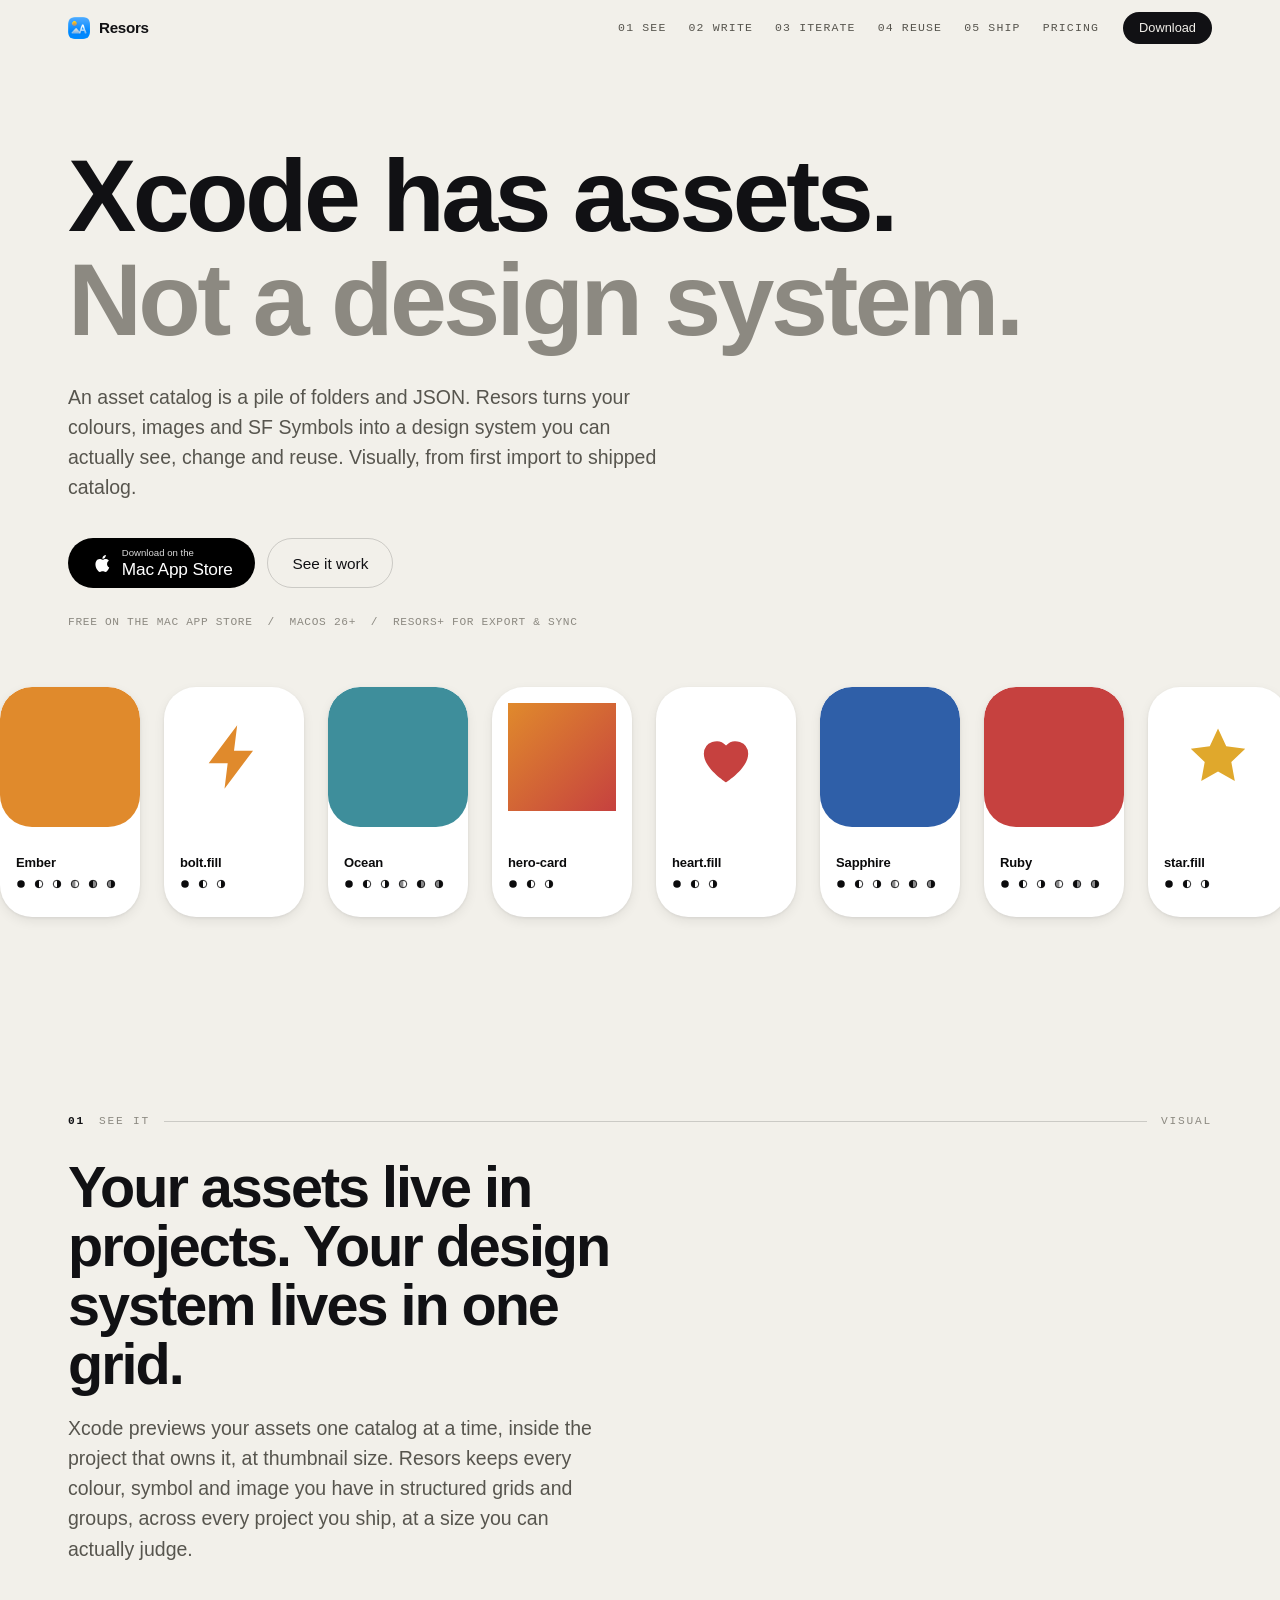
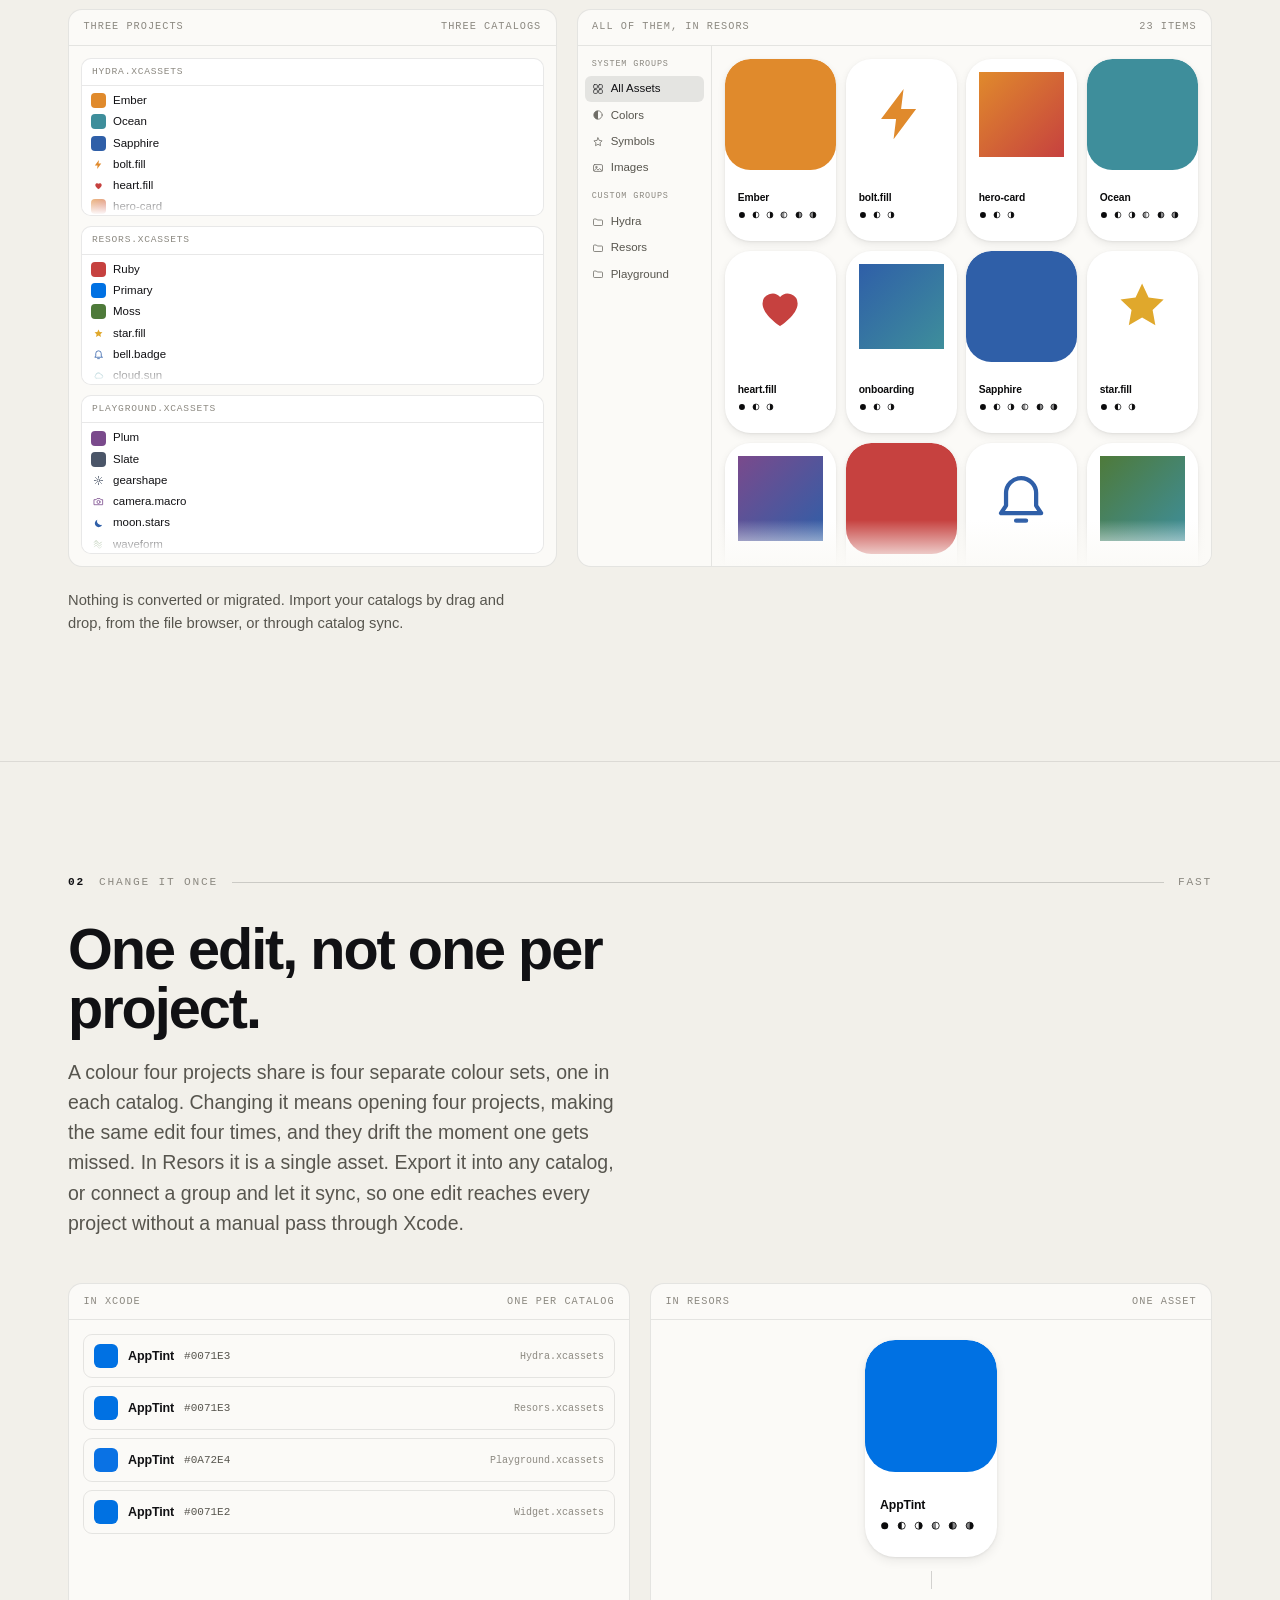
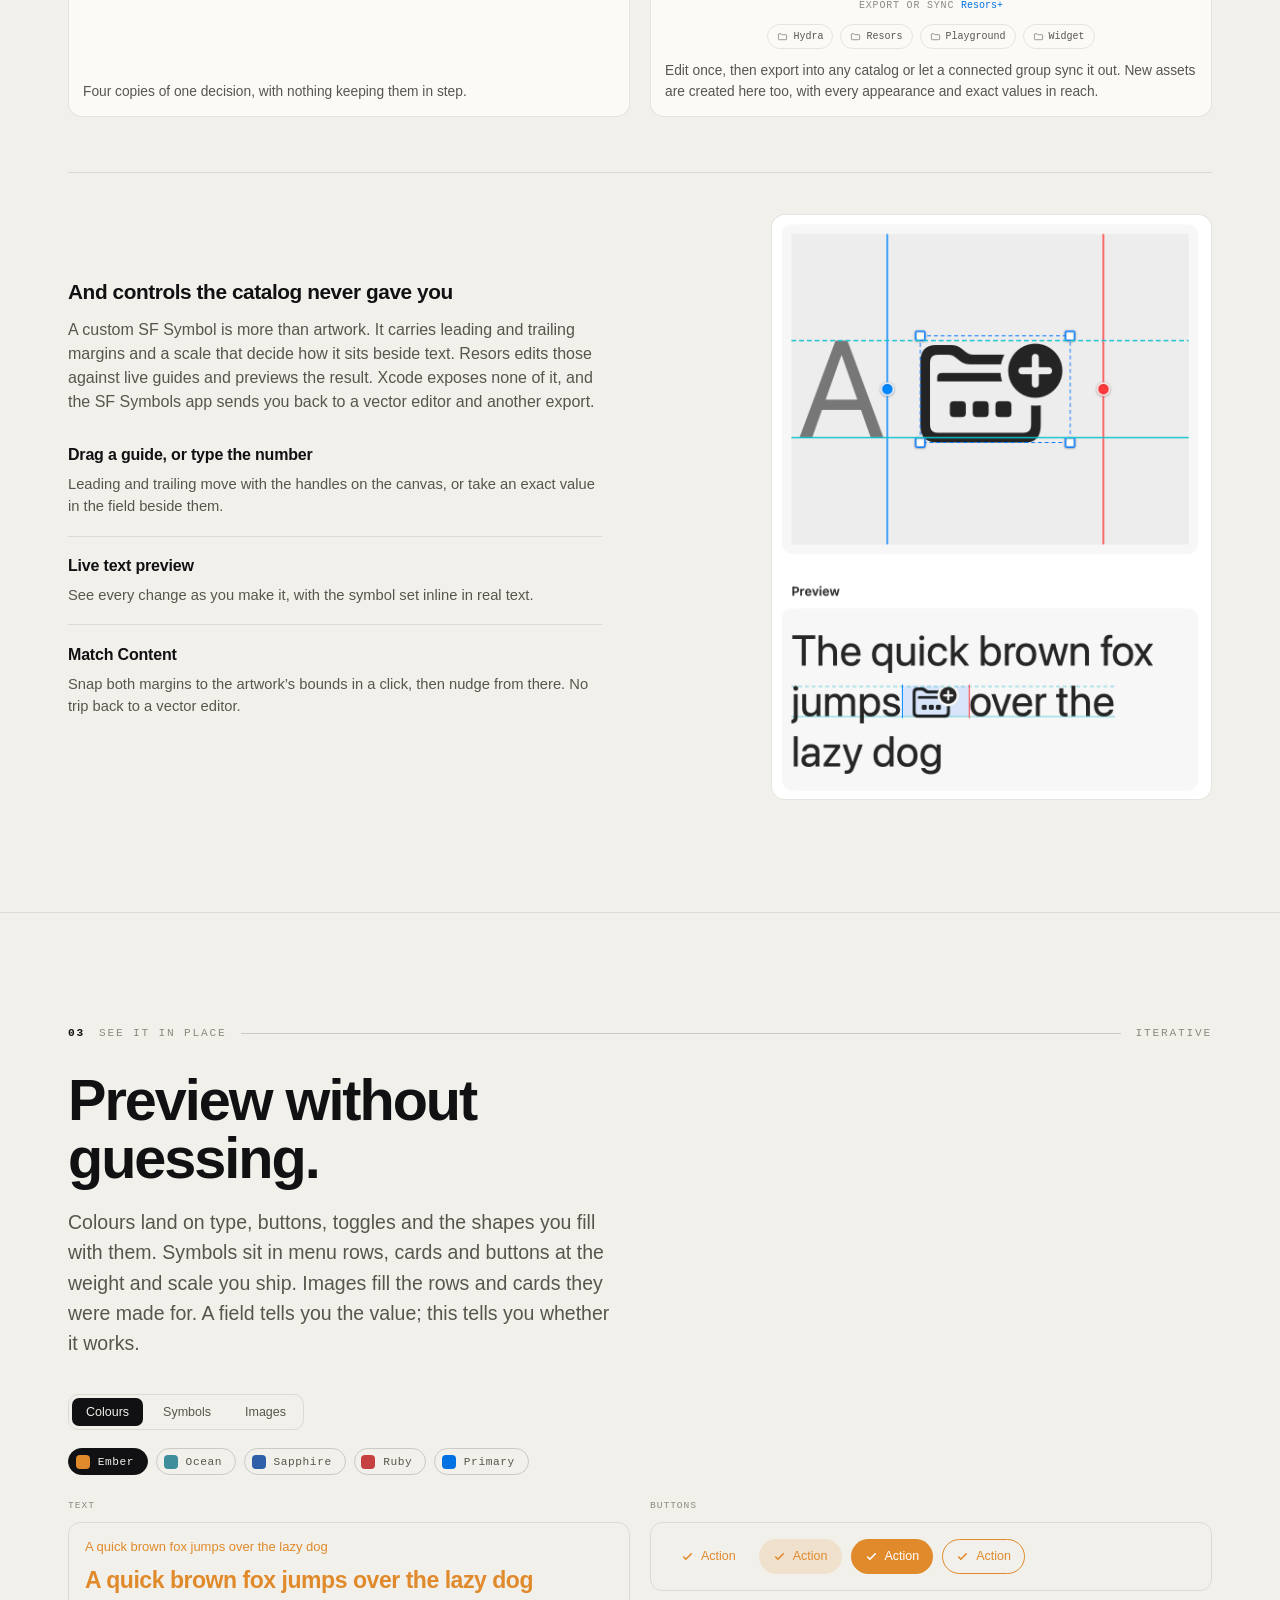
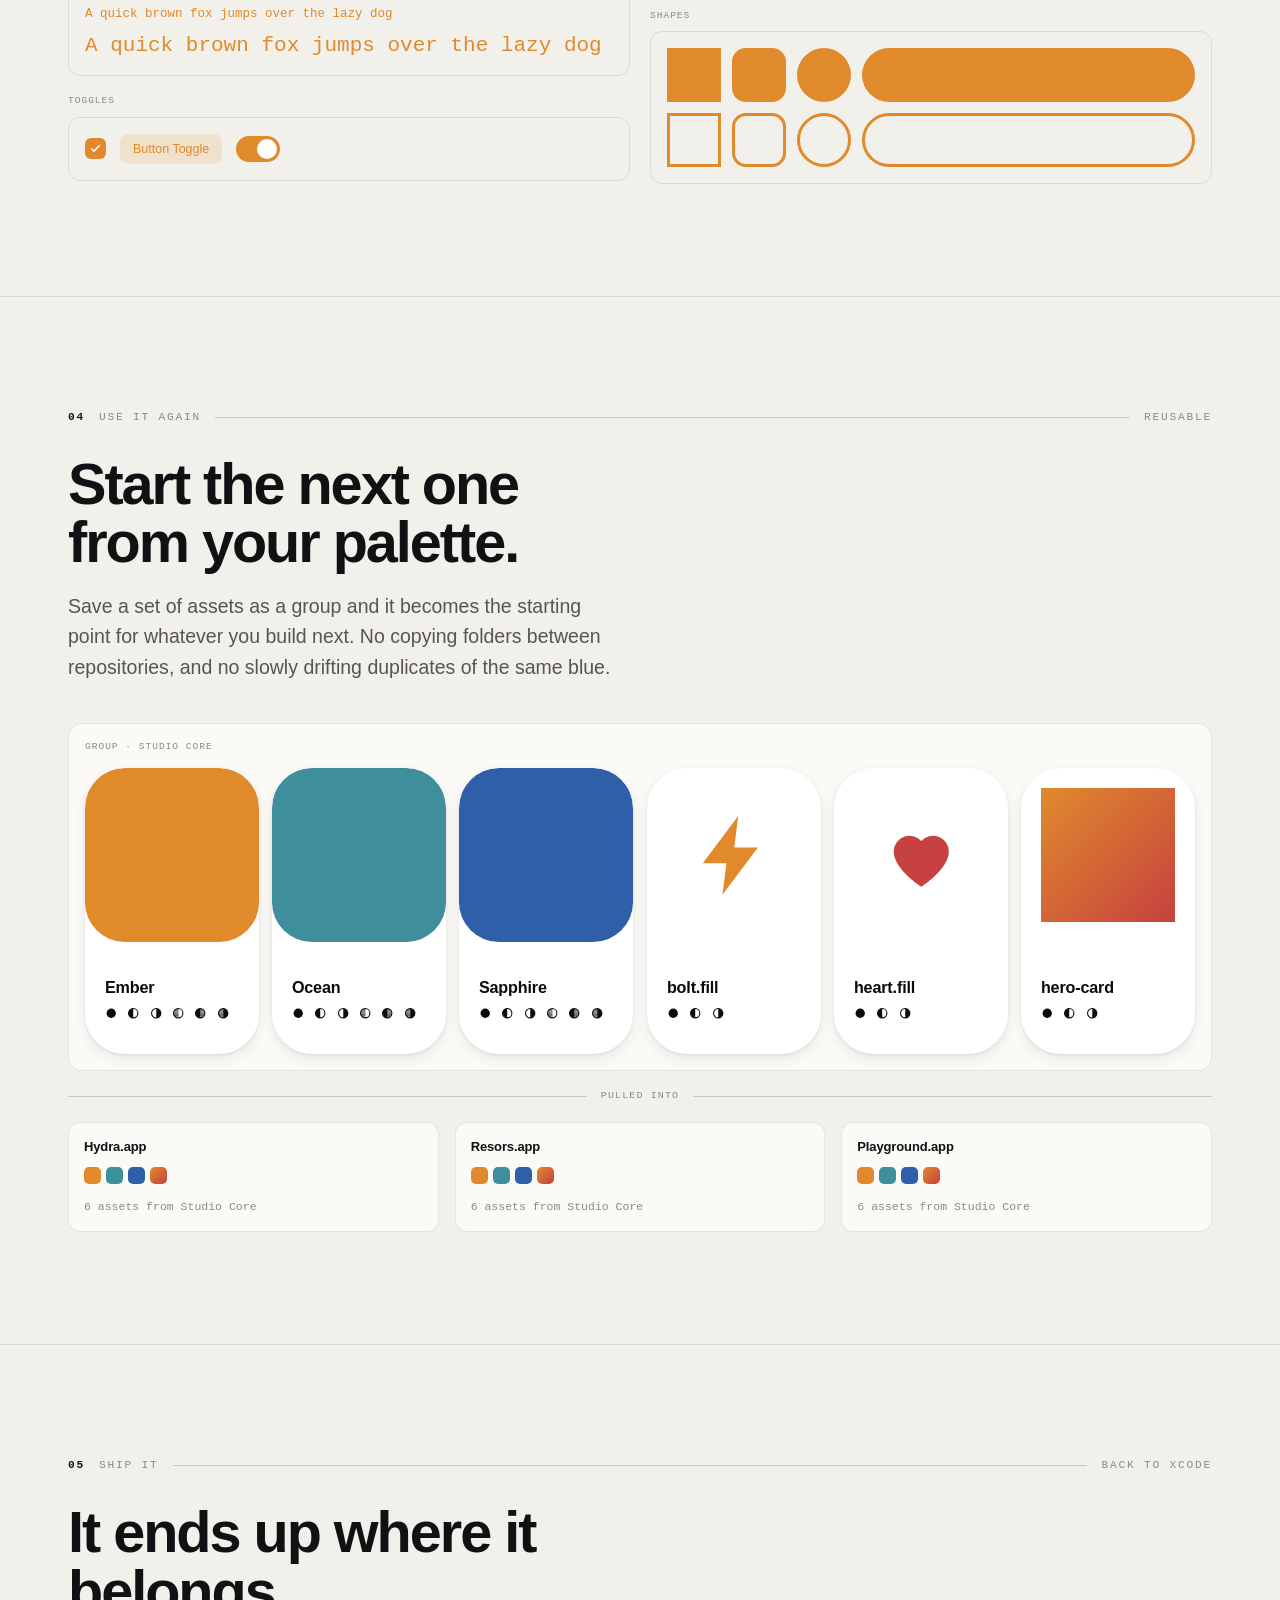
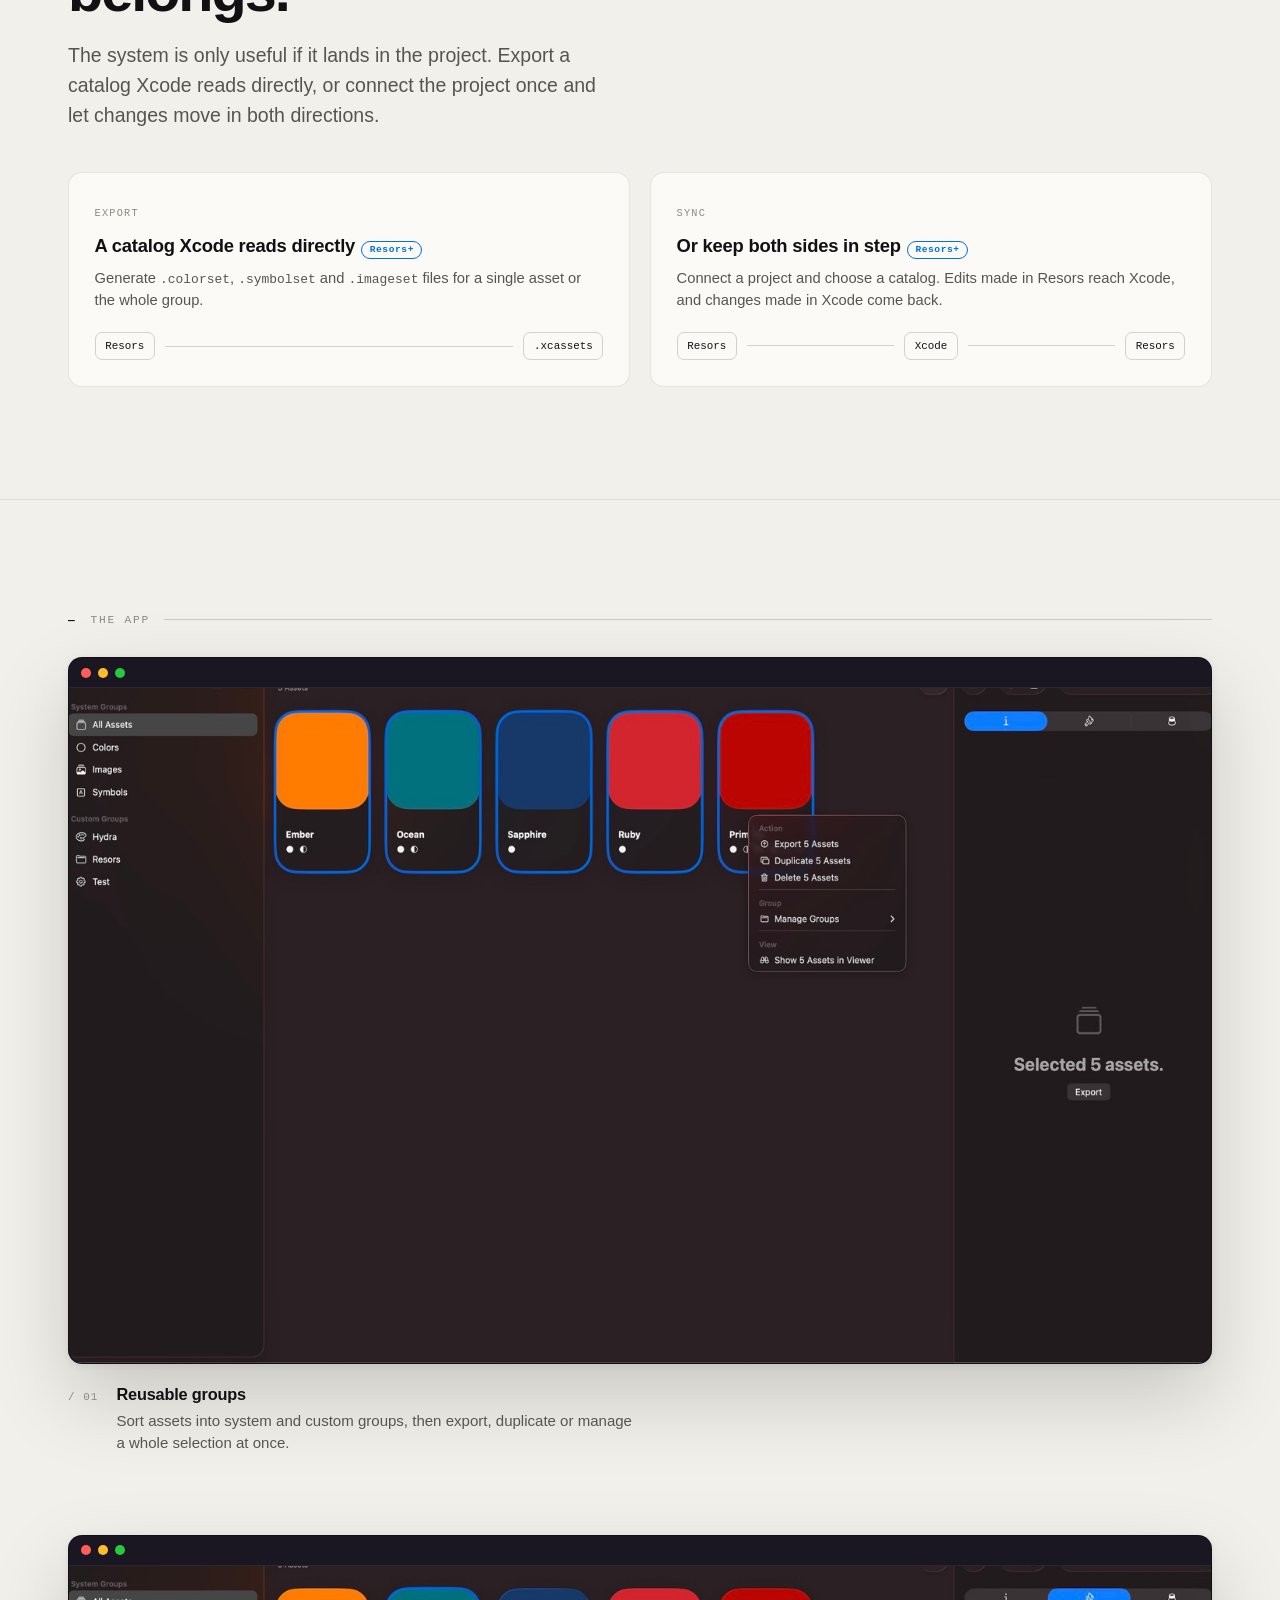
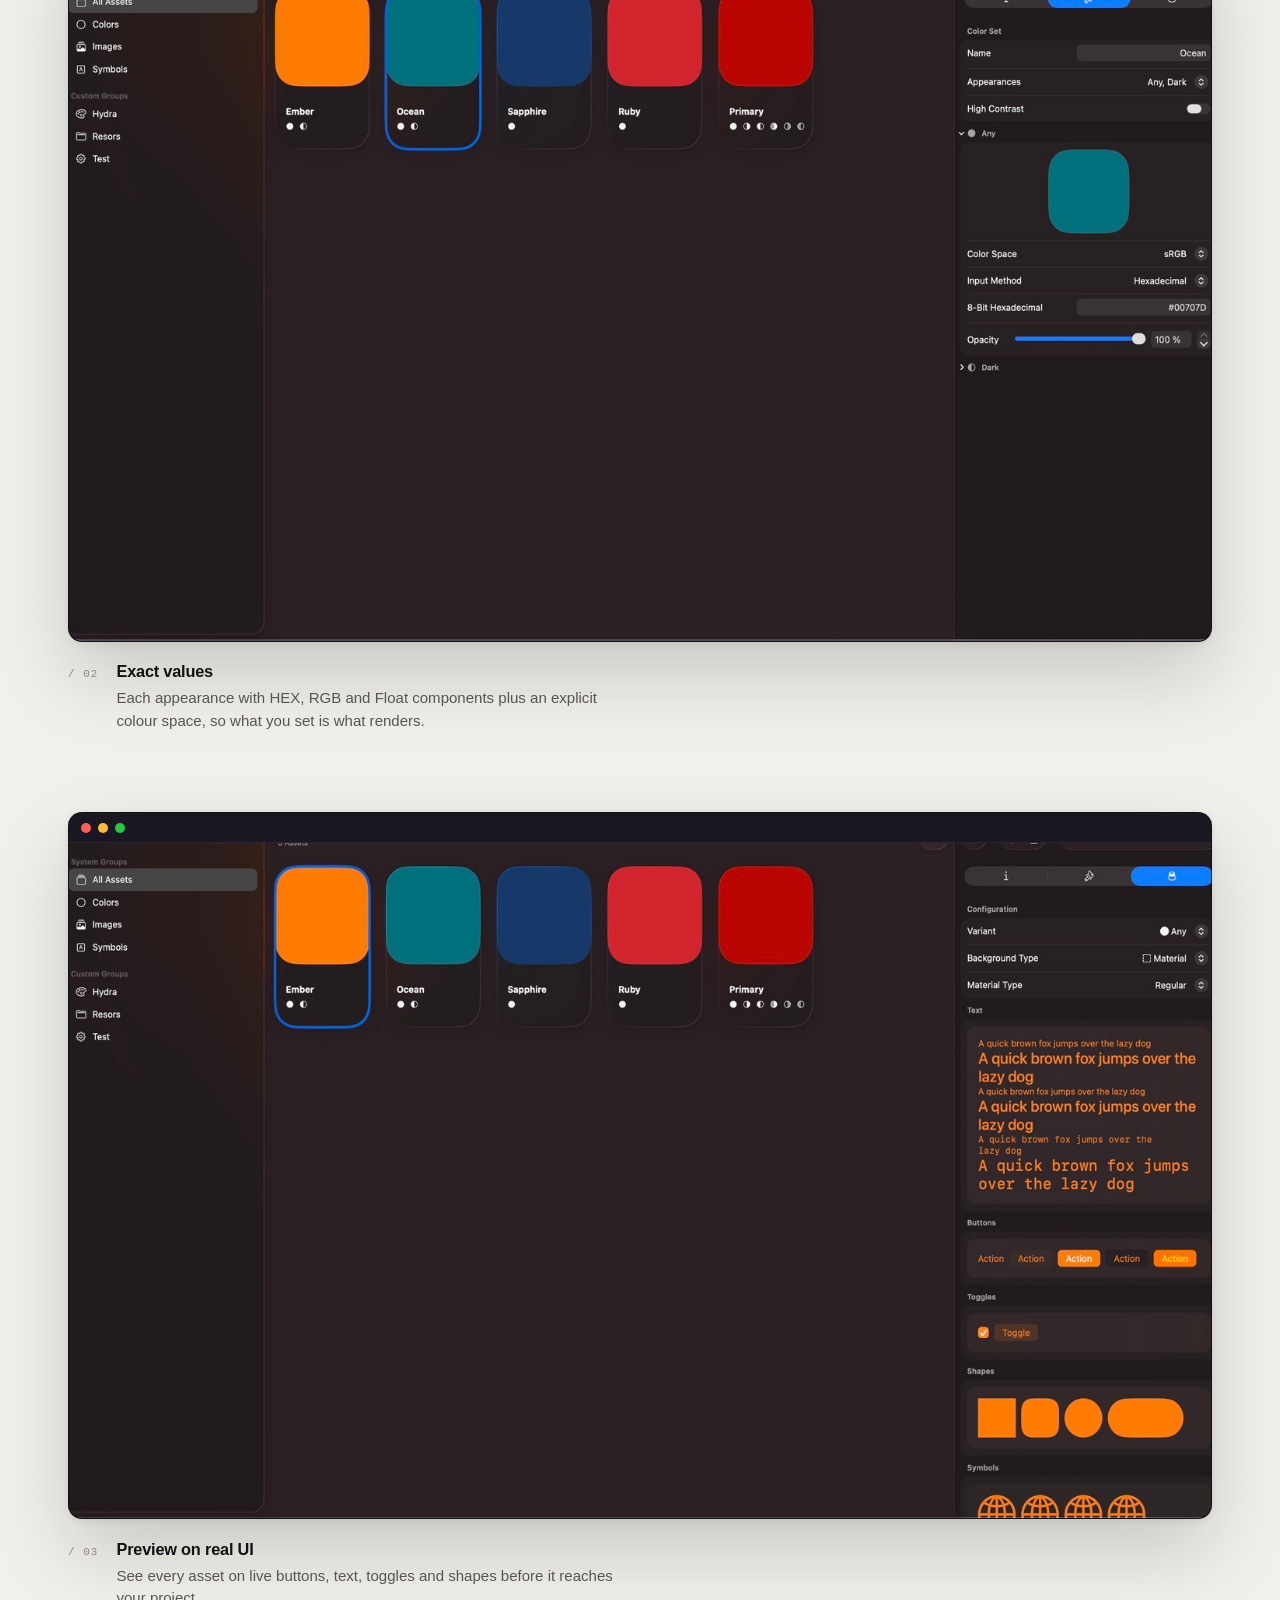
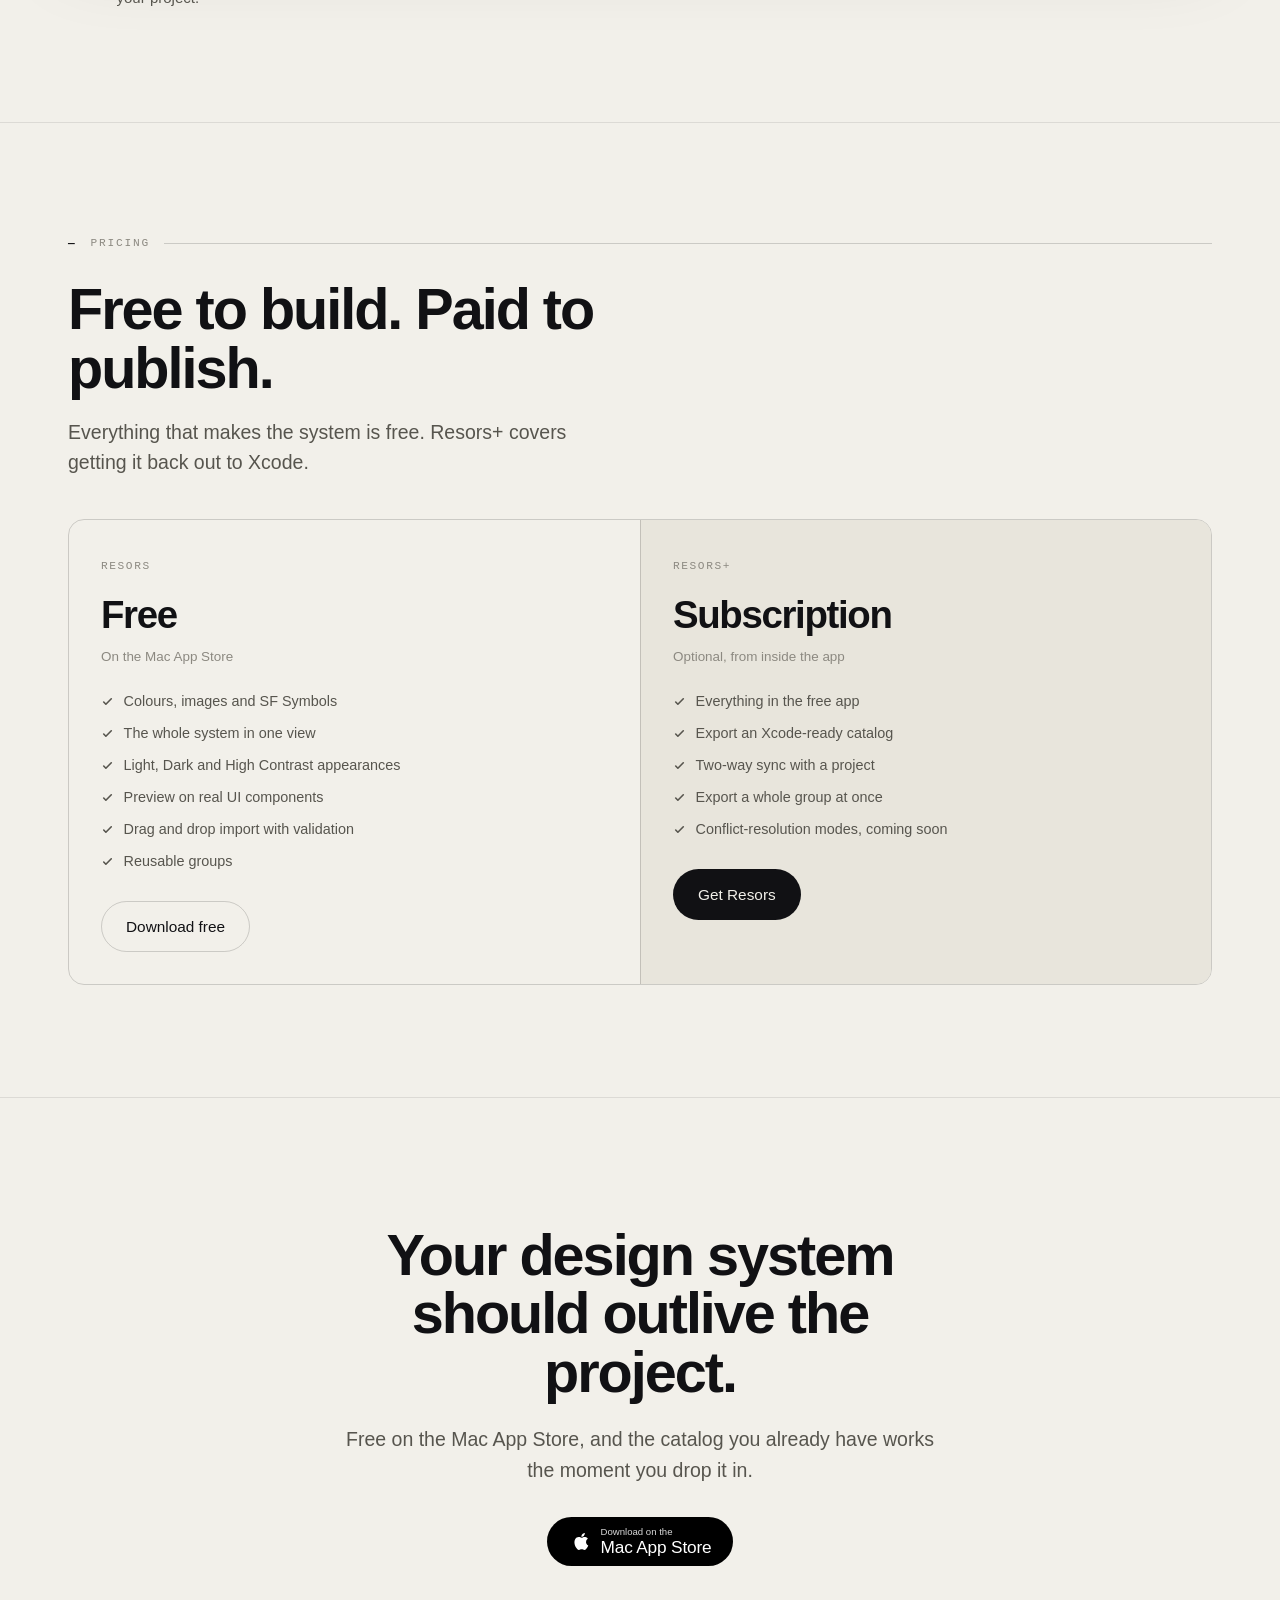
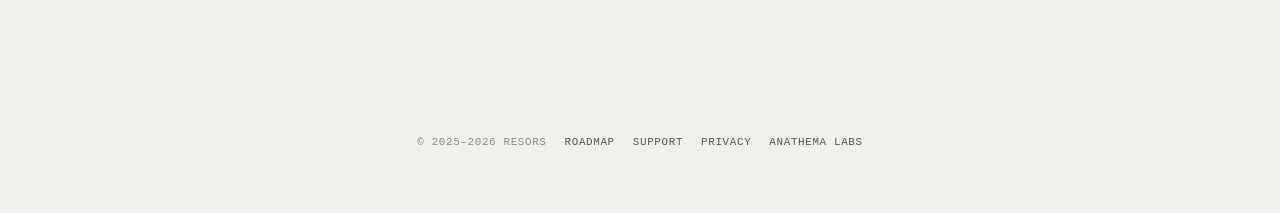
==== commit ea1eb322: "Updated terminology" ====
--- a/resors/index.html
+++ b/resors/index.html
@@ -497,7 +497,7 @@
     .sym-points span { display: block; color: var(--ink2); font-size: 0.92rem;
                        line-height: 1.55; }
 
-    /* ---------- reuse: one library, three projects ---------- */
+    /* ---------- reuse: one group, three projects ---------- */
     .reuse { margin-top: 2.6rem; }
     .lib { border: 1px solid var(--rule-2); border-radius: 14px; background: var(--panel); padding: 16px; }
     .lib-cap { display: block; font-family: var(--mono); font-size: 0.6rem; letter-spacing: 0.1em;
@@ -880,11 +880,11 @@
         <div class="stage-head"><span class="num">04</span><span>Use it again</span><span class="line"></span><span>Reusable</span></div>
         <div class="stage-copy">
           <h2>Start the next one from your palette.</h2>
-          <p class="lede">Save a set of assets as a library and it becomes the starting point for whatever you build next. No copying folders between repositories, and no slowly drifting duplicates of the same blue.</p>
+          <p class="lede">Save a set of assets as a group and it becomes the starting point for whatever you build next. No copying folders between repositories, and no slowly drifting duplicates of the same blue.</p>
         </div>
         <div class="reuse">
           <div class="lib">
-            <span class="lib-cap">Library &middot; Studio Core</span>
+            <span class="lib-cap">Group &middot; Studio Core</span>
             <div class="lib-grid">
               <div class="asset"><div class="asset-card"><div class="asset-sw" style="--l:#E08A2C;--d:#B96A18"></div><div class="asset-body"><span class="asset-name">Ember</span><span class="asset-appear"><svg viewBox="0 0 24 24" aria-hidden="true"><circle cx="12" cy="12" r="9" fill="currentColor"/></svg><svg viewBox="0 0 24 24" aria-hidden="true"><circle cx="12" cy="12" r="9" fill="none" stroke="currentColor" stroke-width="2.1"/><path d="M12 3a9 9 0 0 0 0 18z" fill="currentColor"/></svg><svg viewBox="0 0 24 24" aria-hidden="true"><circle cx="12" cy="12" r="9" fill="none" stroke="currentColor" stroke-width="2.1"/><path d="M12 3a9 9 0 0 1 0 18z" fill="currentColor"/></svg><svg viewBox="0 0 24 24" aria-hidden="true"><circle cx="12" cy="12" r="9" fill="none" stroke="currentColor" stroke-width="2.1"/><path d="M6.97 4.90H11.80M4.86 7.25H11.80M3.83 9.60H11.80M3.50 11.95H11.80M3.80 14.30H11.80M4.79 16.65H11.80M6.84 19.00H11.80" stroke="currentColor" stroke-width="1.3" stroke-linecap="round" fill="none"/></svg><svg viewBox="0 0 24 24" aria-hidden="true"><circle cx="12" cy="12" r="9" fill="none" stroke="currentColor" stroke-width="2.1"/><path d="M12 3a9 9 0 0 0 0 18z" fill="currentColor"/><path d="M12.20 4.90H17.03M12.20 7.25H19.14M12.20 9.60H20.17M12.20 11.95H20.50M12.20 14.30H20.20M12.20 16.65H19.21M12.20 19.00H17.16" stroke="currentColor" stroke-width="1.3" stroke-linecap="round" fill="none"/></svg><svg viewBox="0 0 24 24" aria-hidden="true"><circle cx="12" cy="12" r="9" fill="none" stroke="currentColor" stroke-width="2.1"/><path d="M12 3a9 9 0 0 1 0 18z" fill="currentColor"/><path d="M6.97 4.90H11.80M4.86 7.25H11.80M3.83 9.60H11.80M3.50 11.95H11.80M3.80 14.30H11.80M4.79 16.65H11.80M6.84 19.00H11.80" stroke="currentColor" stroke-width="1.3" stroke-linecap="round" fill="none"/></svg></span></div></div></div>
               <div class="asset"><div class="asset-card"><div class="asset-sw" style="--l:#3E8E9B;--d:#2A6470"></div><div class="asset-body"><span class="asset-name">Ocean</span><span class="asset-appear"><svg viewBox="0 0 24 24" aria-hidden="true"><circle cx="12" cy="12" r="9" fill="currentColor"/></svg><svg viewBox="0 0 24 24" aria-hidden="true"><circle cx="12" cy="12" r="9" fill="none" stroke="currentColor" stroke-width="2.1"/><path d="M12 3a9 9 0 0 0 0 18z" fill="currentColor"/></svg><svg viewBox="0 0 24 24" aria-hidden="true"><circle cx="12" cy="12" r="9" fill="none" stroke="currentColor" stroke-width="2.1"/><path d="M12 3a9 9 0 0 1 0 18z" fill="currentColor"/></svg><svg viewBox="0 0 24 24" aria-hidden="true"><circle cx="12" cy="12" r="9" fill="none" stroke="currentColor" stroke-width="2.1"/><path d="M6.97 4.90H11.80M4.86 7.25H11.80M3.83 9.60H11.80M3.50 11.95H11.80M3.80 14.30H11.80M4.79 16.65H11.80M6.84 19.00H11.80" stroke="currentColor" stroke-width="1.3" stroke-linecap="round" fill="none"/></svg><svg viewBox="0 0 24 24" aria-hidden="true"><circle cx="12" cy="12" r="9" fill="none" stroke="currentColor" stroke-width="2.1"/><path d="M12 3a9 9 0 0 0 0 18z" fill="currentColor"/><path d="M12.20 4.90H17.03M12.20 7.25H19.14M12.20 9.60H20.17M12.20 11.95H20.50M12.20 14.30H20.20M12.20 16.65H19.21M12.20 19.00H17.16" stroke="currentColor" stroke-width="1.3" stroke-linecap="round" fill="none"/></svg><svg viewBox="0 0 24 24" aria-hidden="true"><circle cx="12" cy="12" r="9" fill="none" stroke="currentColor" stroke-width="2.1"/><path d="M12 3a9 9 0 0 1 0 18z" fill="currentColor"/><path d="M6.97 4.90H11.80M4.86 7.25H11.80M3.83 9.60H11.80M3.50 11.95H11.80M3.80 14.30H11.80M4.79 16.65H11.80M6.84 19.00H11.80" stroke="currentColor" stroke-width="1.3" stroke-linecap="round" fill="none"/></svg></span></div></div></div>
@@ -920,7 +920,7 @@
           <div class="ship-card">
             <span class="cap">Export</span>
             <h3>A catalog Xcode reads directly<span class="plus">Resors+</span></h3>
-            <p>Generate <code>.colorset</code>, <code>.symbolset</code> and <code>.imageset</code> files for a single asset or the whole library.</p>
+            <p>Generate <code>.colorset</code>, <code>.symbolset</code> and <code>.imageset</code> files for a single asset or the whole group.</p>
             <div class="flow"><span class="b">Resors</span><span class="ar"></span><span class="b">.xcassets</span></div>
           </div>
           <div class="ship-card">
@@ -939,8 +939,8 @@
         <div class="stage-head"><span class="num">&mdash;</span><span>The app</span><span class="line"></span></div>
         <div class="shots">
           <figure class="shot" style="margin:0">
-            <div class="plate"><div class="chrome"><i style="background:#ff5f57"></i><i style="background:#febc2e"></i><i style="background:#28c840"></i></div><div class="crop"><img src="images/shots/shot-organize.jpg" alt="Resors showing a library of colour assets in a grid with groups in the sidebar" loading="lazy" width="1600" height="1000" /></div></div>
-            <figcaption class="shot-cap"><span class="n">/ 01</span><div><h3>Groups and libraries</h3><p>Sort assets into system and custom groups, then export, duplicate or manage a whole selection at once.</p></div></figcaption>
+            <div class="plate"><div class="chrome"><i style="background:#ff5f57"></i><i style="background:#febc2e"></i><i style="background:#28c840"></i></div><div class="crop"><img src="images/shots/shot-organize.jpg" alt="Resors showing colour assets in a grid with groups in the sidebar" loading="lazy" width="1600" height="1000" /></div></div>
+            <figcaption class="shot-cap"><span class="n">/ 01</span><div><h3>Reusable groups</h3><p>Sort assets into system and custom groups, then export, duplicate or manage a whole selection at once.</p></div></figcaption>
           </figure>
           <figure class="shot" style="margin:0">
             <div class="plate"><div class="chrome"><i style="background:#ff5f57"></i><i style="background:#febc2e"></i><i style="background:#28c840"></i></div><div class="crop"><img src="images/shots/shot-editor.jpg" alt="The Resors colour editor showing appearances, colour space, hex value and opacity" loading="lazy" width="1600" height="1000" /></div></div>
@@ -973,7 +973,7 @@
               <li><svg width="13" height="13" viewBox="0 0 24 24" fill="none" stroke="currentColor" stroke-width="3" stroke-linecap="round" stroke-linejoin="round"><path d="m5 13 4 4L19 7"/></svg>Light, Dark and High Contrast appearances</li>
               <li><svg width="13" height="13" viewBox="0 0 24 24" fill="none" stroke="currentColor" stroke-width="3" stroke-linecap="round" stroke-linejoin="round"><path d="m5 13 4 4L19 7"/></svg>Preview on real UI components</li>
               <li><svg width="13" height="13" viewBox="0 0 24 24" fill="none" stroke="currentColor" stroke-width="3" stroke-linecap="round" stroke-linejoin="round"><path d="m5 13 4 4L19 7"/></svg>Drag and drop import with validation</li>
-              <li><svg width="13" height="13" viewBox="0 0 24 24" fill="none" stroke="currentColor" stroke-width="3" stroke-linecap="round" stroke-linejoin="round"><path d="m5 13 4 4L19 7"/></svg>Groups and reusable libraries</li>
+              <li><svg width="13" height="13" viewBox="0 0 24 24" fill="none" stroke="currentColor" stroke-width="3" stroke-linecap="round" stroke-linejoin="round"><path d="m5 13 4 4L19 7"/></svg>Reusable groups</li>
             </ul>
             <a class="button ghost" href="https://apps.apple.com/app/resors/id6748361802">Download free</a>
           </div>
@@ -985,7 +985,7 @@
               <li><svg width="13" height="13" viewBox="0 0 24 24" fill="none" stroke="currentColor" stroke-width="3" stroke-linecap="round" stroke-linejoin="round"><path d="m5 13 4 4L19 7"/></svg>Everything in the free app</li>
               <li><svg width="13" height="13" viewBox="0 0 24 24" fill="none" stroke="currentColor" stroke-width="3" stroke-linecap="round" stroke-linejoin="round"><path d="m5 13 4 4L19 7"/></svg>Export an Xcode-ready catalog</li>
               <li><svg width="13" height="13" viewBox="0 0 24 24" fill="none" stroke="currentColor" stroke-width="3" stroke-linecap="round" stroke-linejoin="round"><path d="m5 13 4 4L19 7"/></svg>Two-way sync with a project</li>
-              <li><svg width="13" height="13" viewBox="0 0 24 24" fill="none" stroke="currentColor" stroke-width="3" stroke-linecap="round" stroke-linejoin="round"><path d="m5 13 4 4L19 7"/></svg>Export a whole library at once</li>
+              <li><svg width="13" height="13" viewBox="0 0 24 24" fill="none" stroke="currentColor" stroke-width="3" stroke-linecap="round" stroke-linejoin="round"><path d="m5 13 4 4L19 7"/></svg>Export a whole group at once</li>
               <li><svg width="13" height="13" viewBox="0 0 24 24" fill="none" stroke="currentColor" stroke-width="3" stroke-linecap="round" stroke-linejoin="round"><path d="m5 13 4 4L19 7"/></svg>Conflict-resolution modes, coming soon</li>
             </ul>
             <a class="button" href="https://apps.apple.com/app/resors/id6748361802">Get Resors</a>
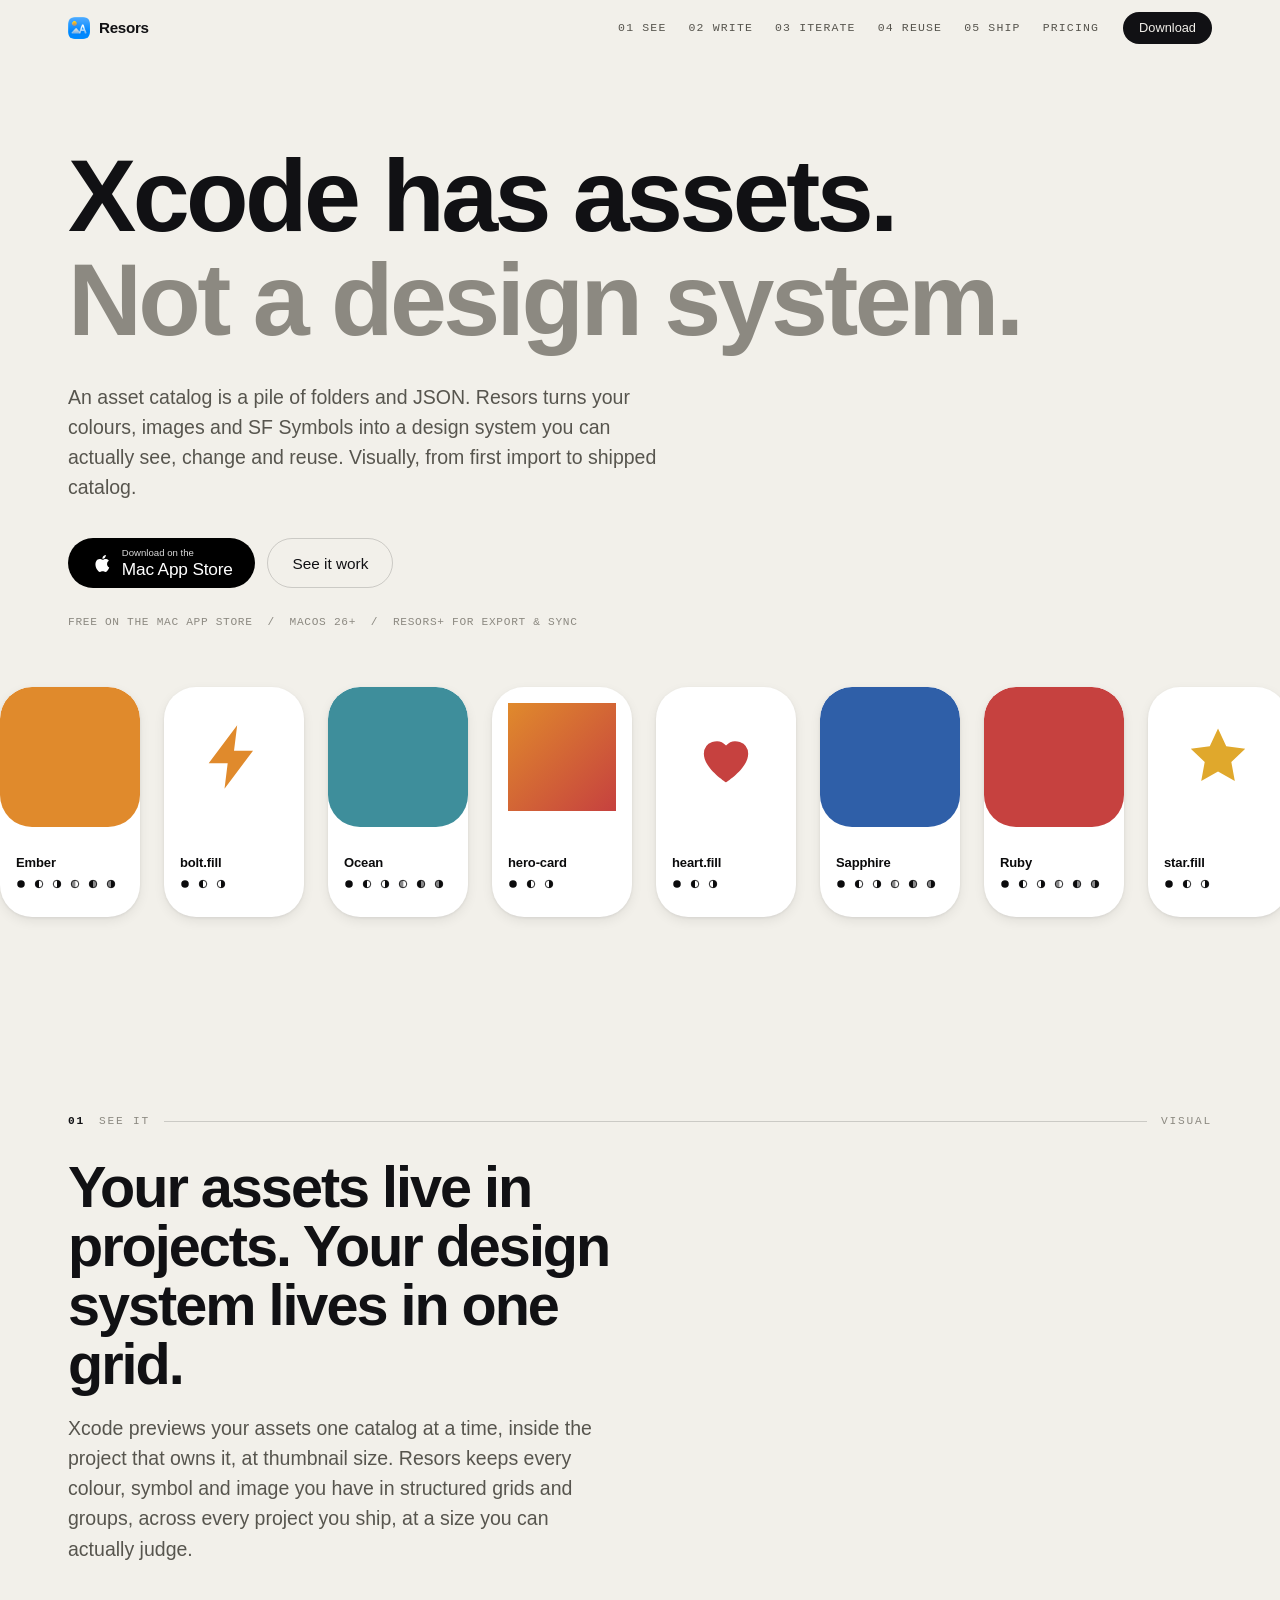
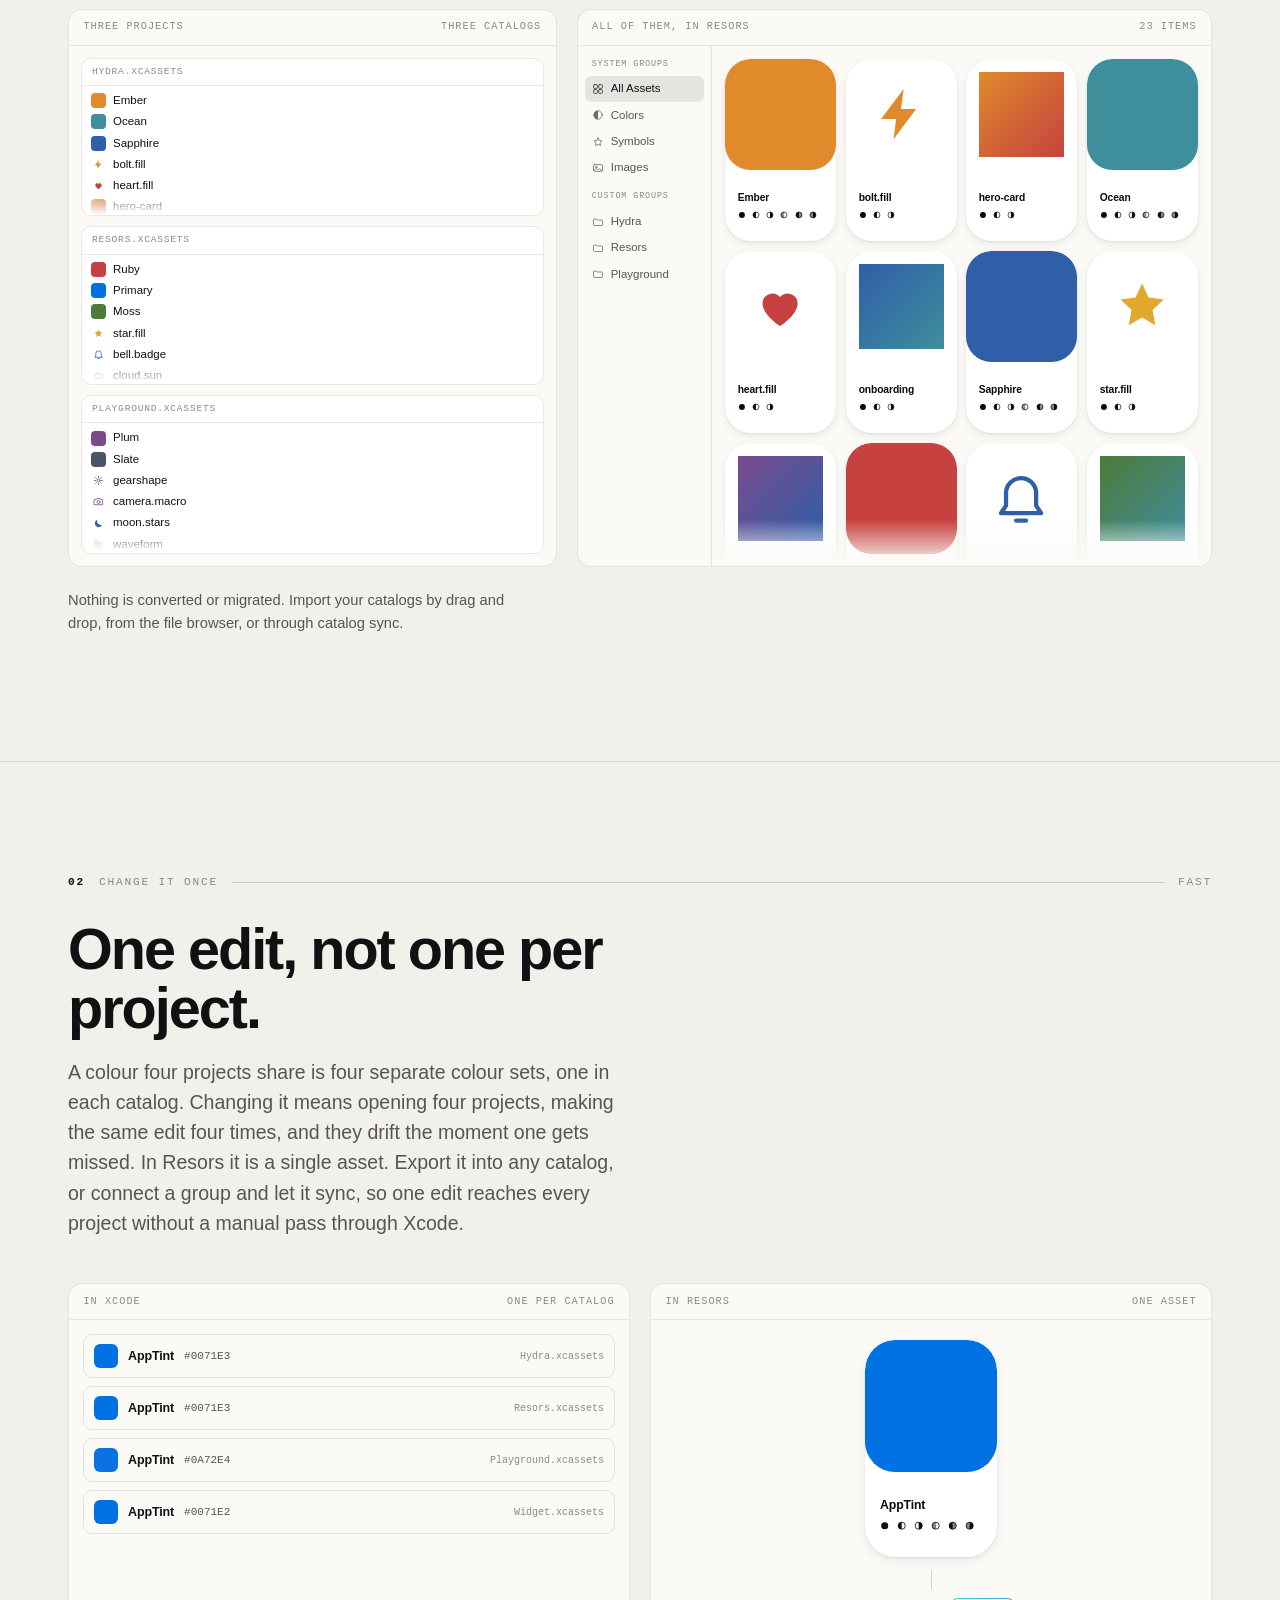
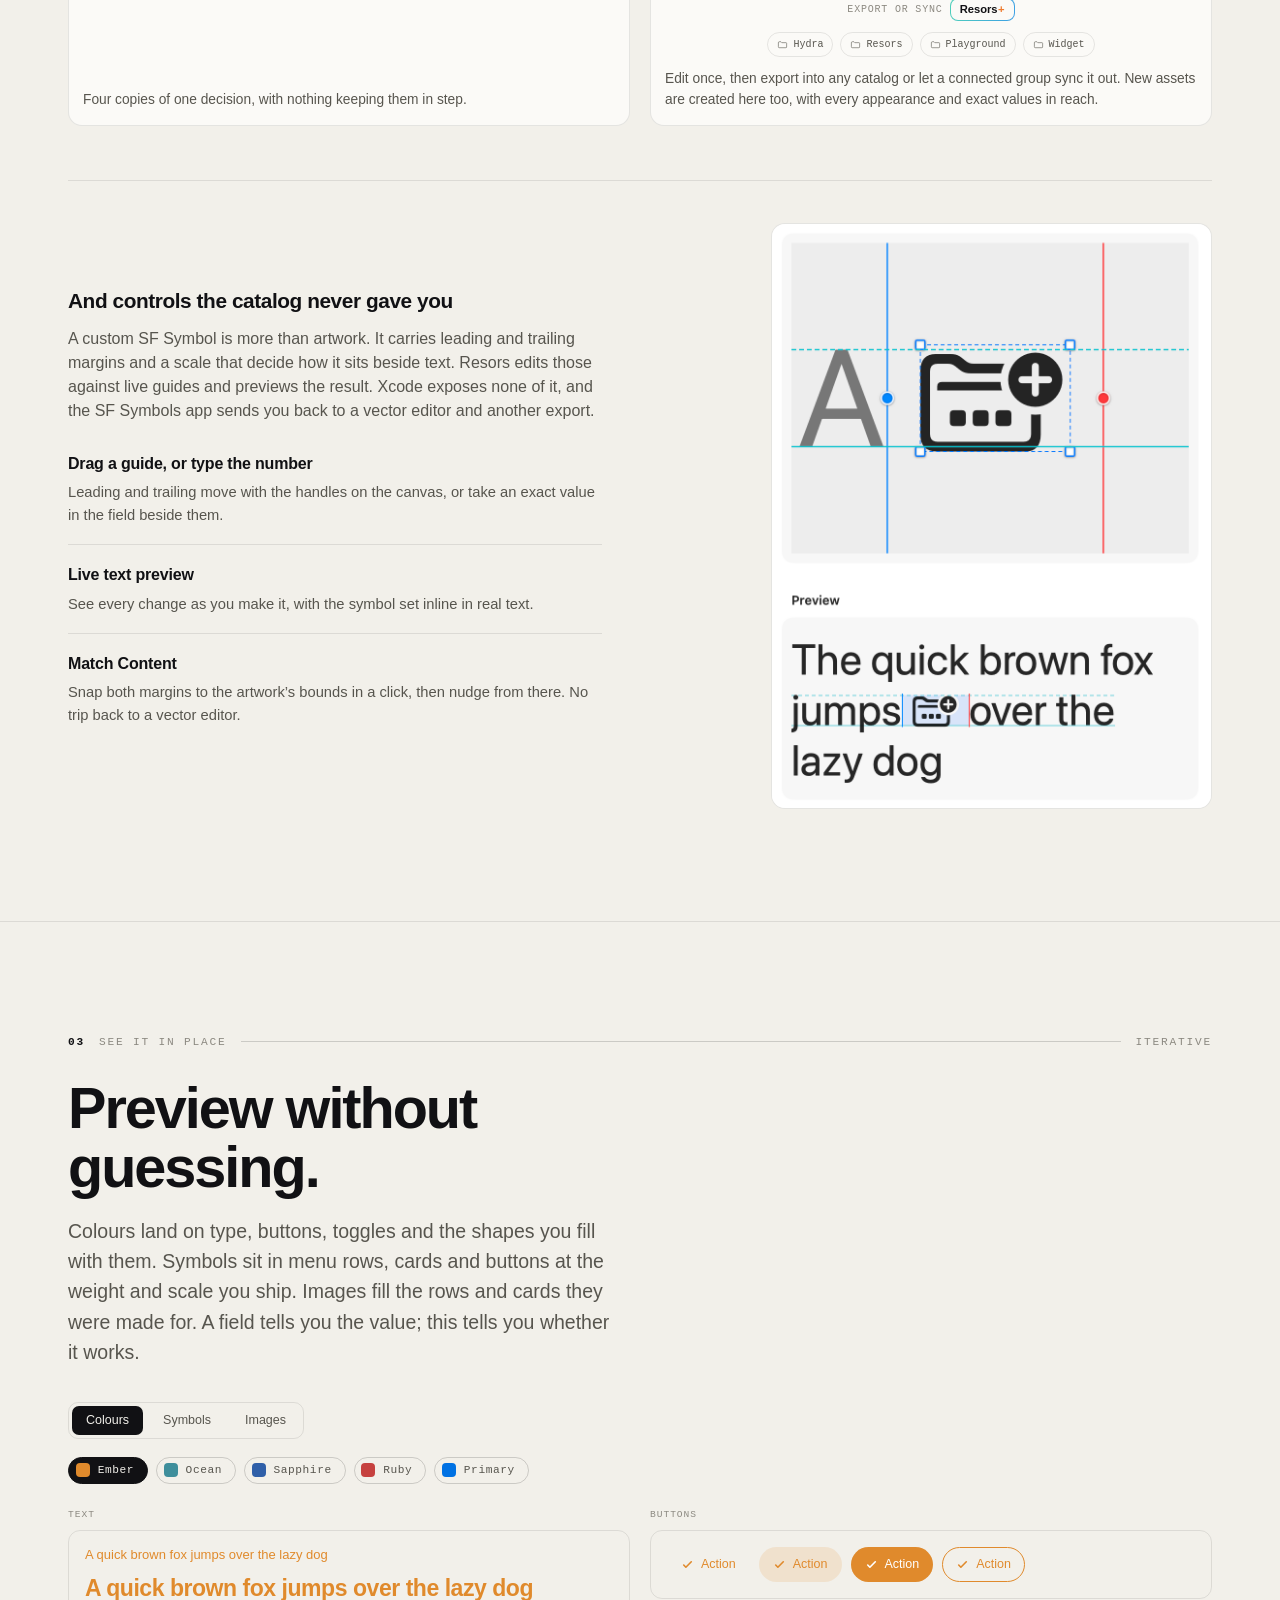
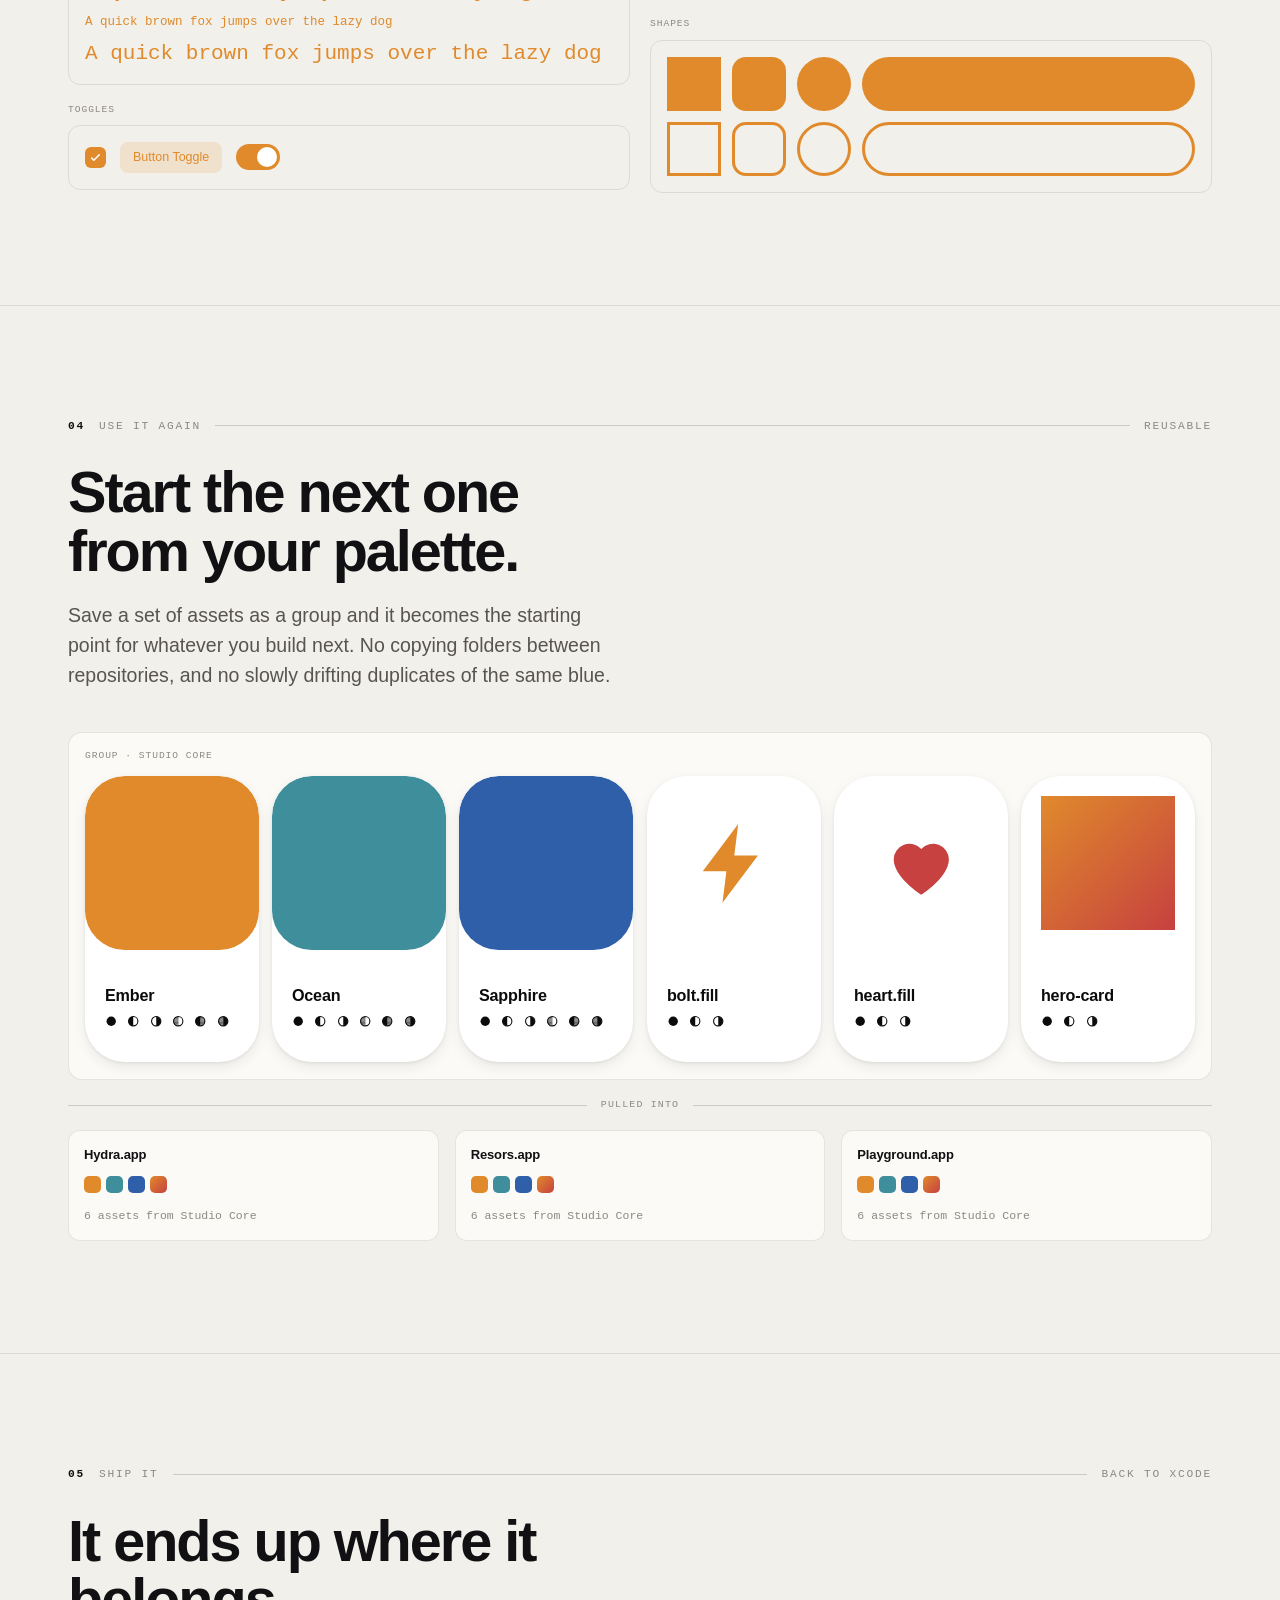
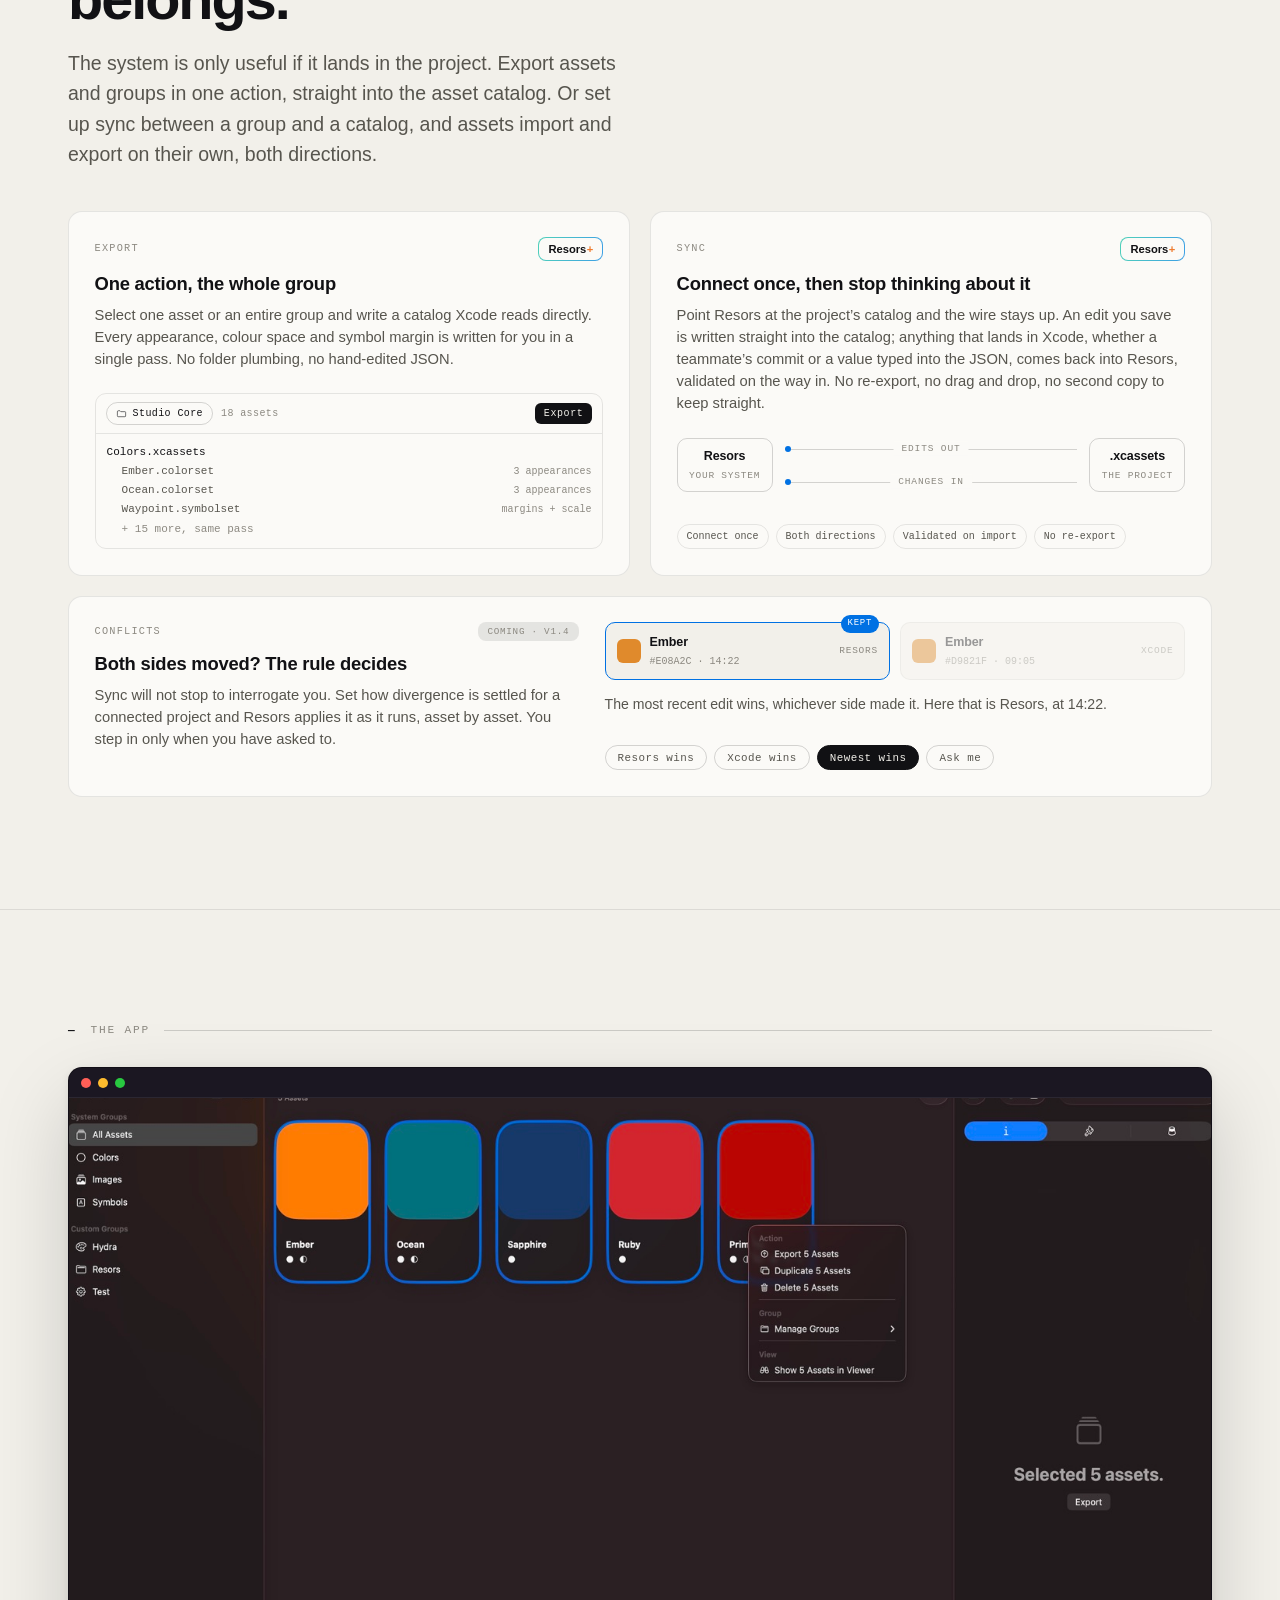
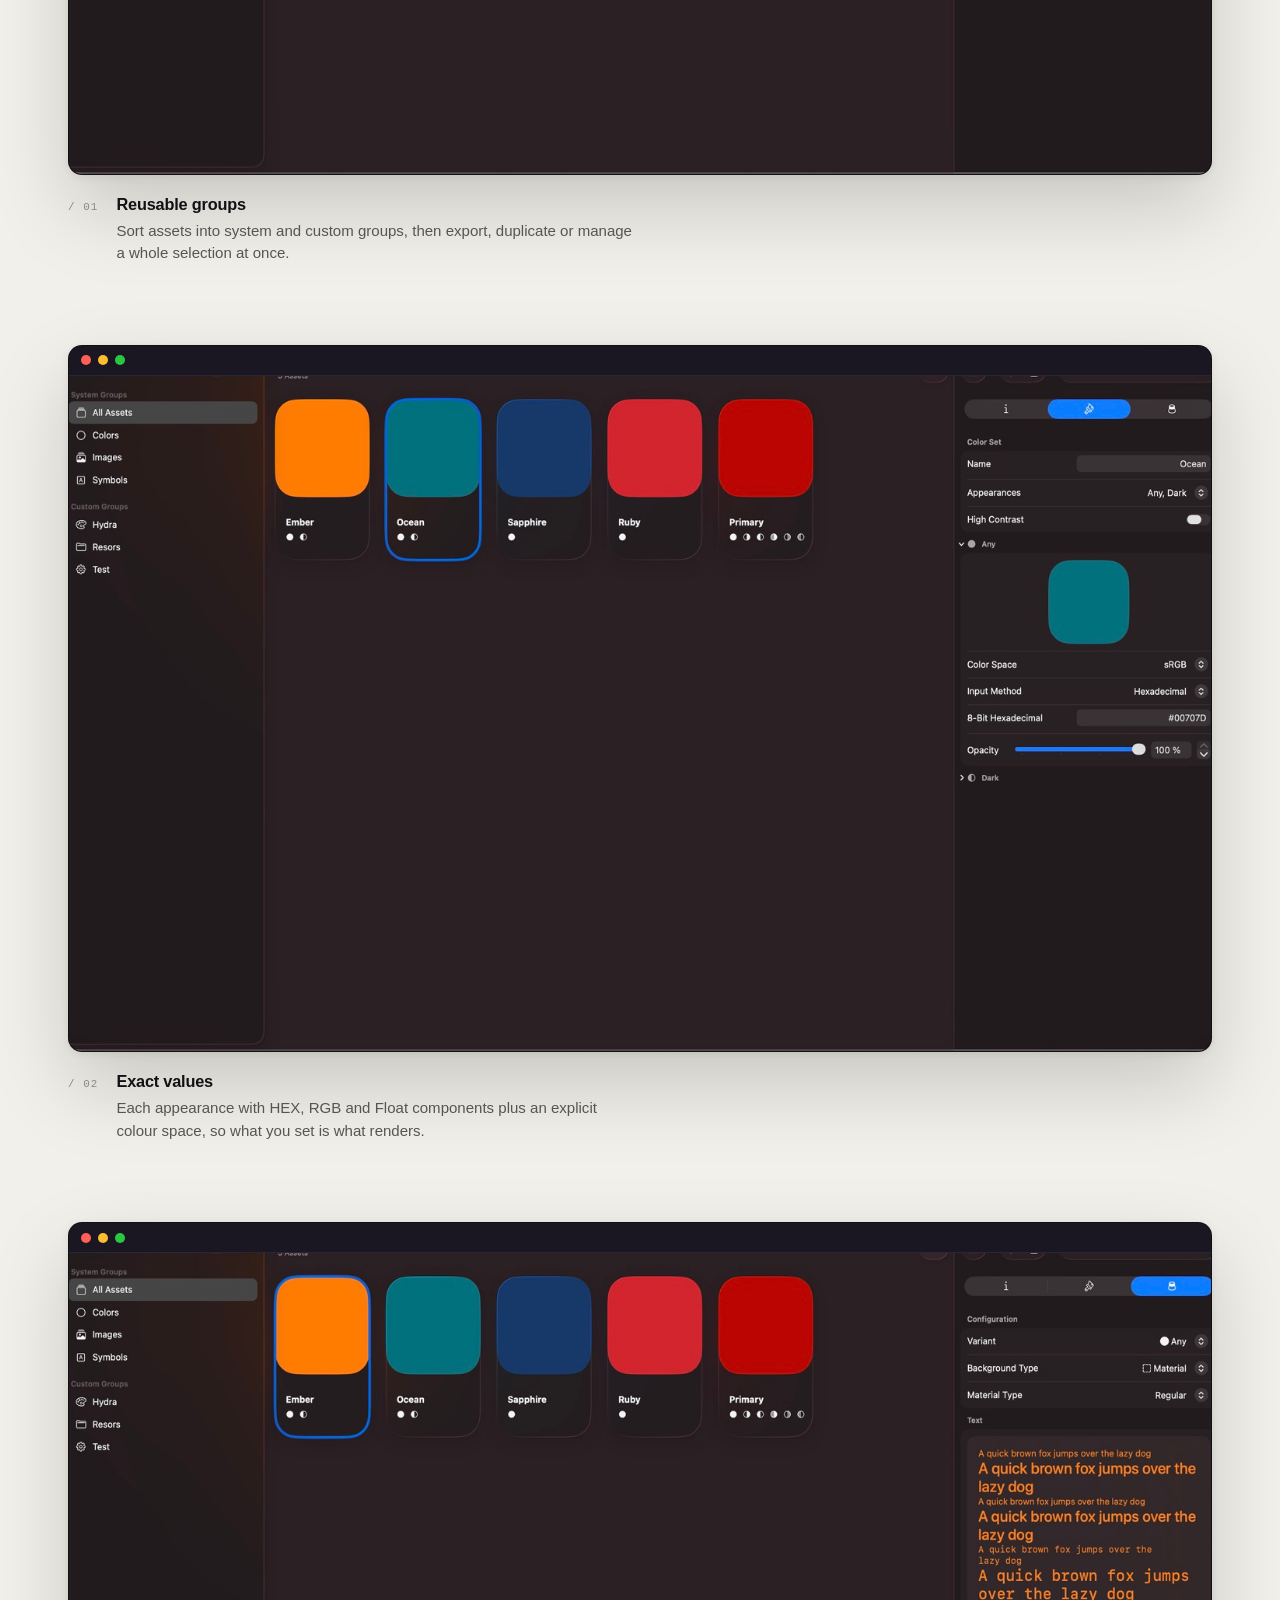
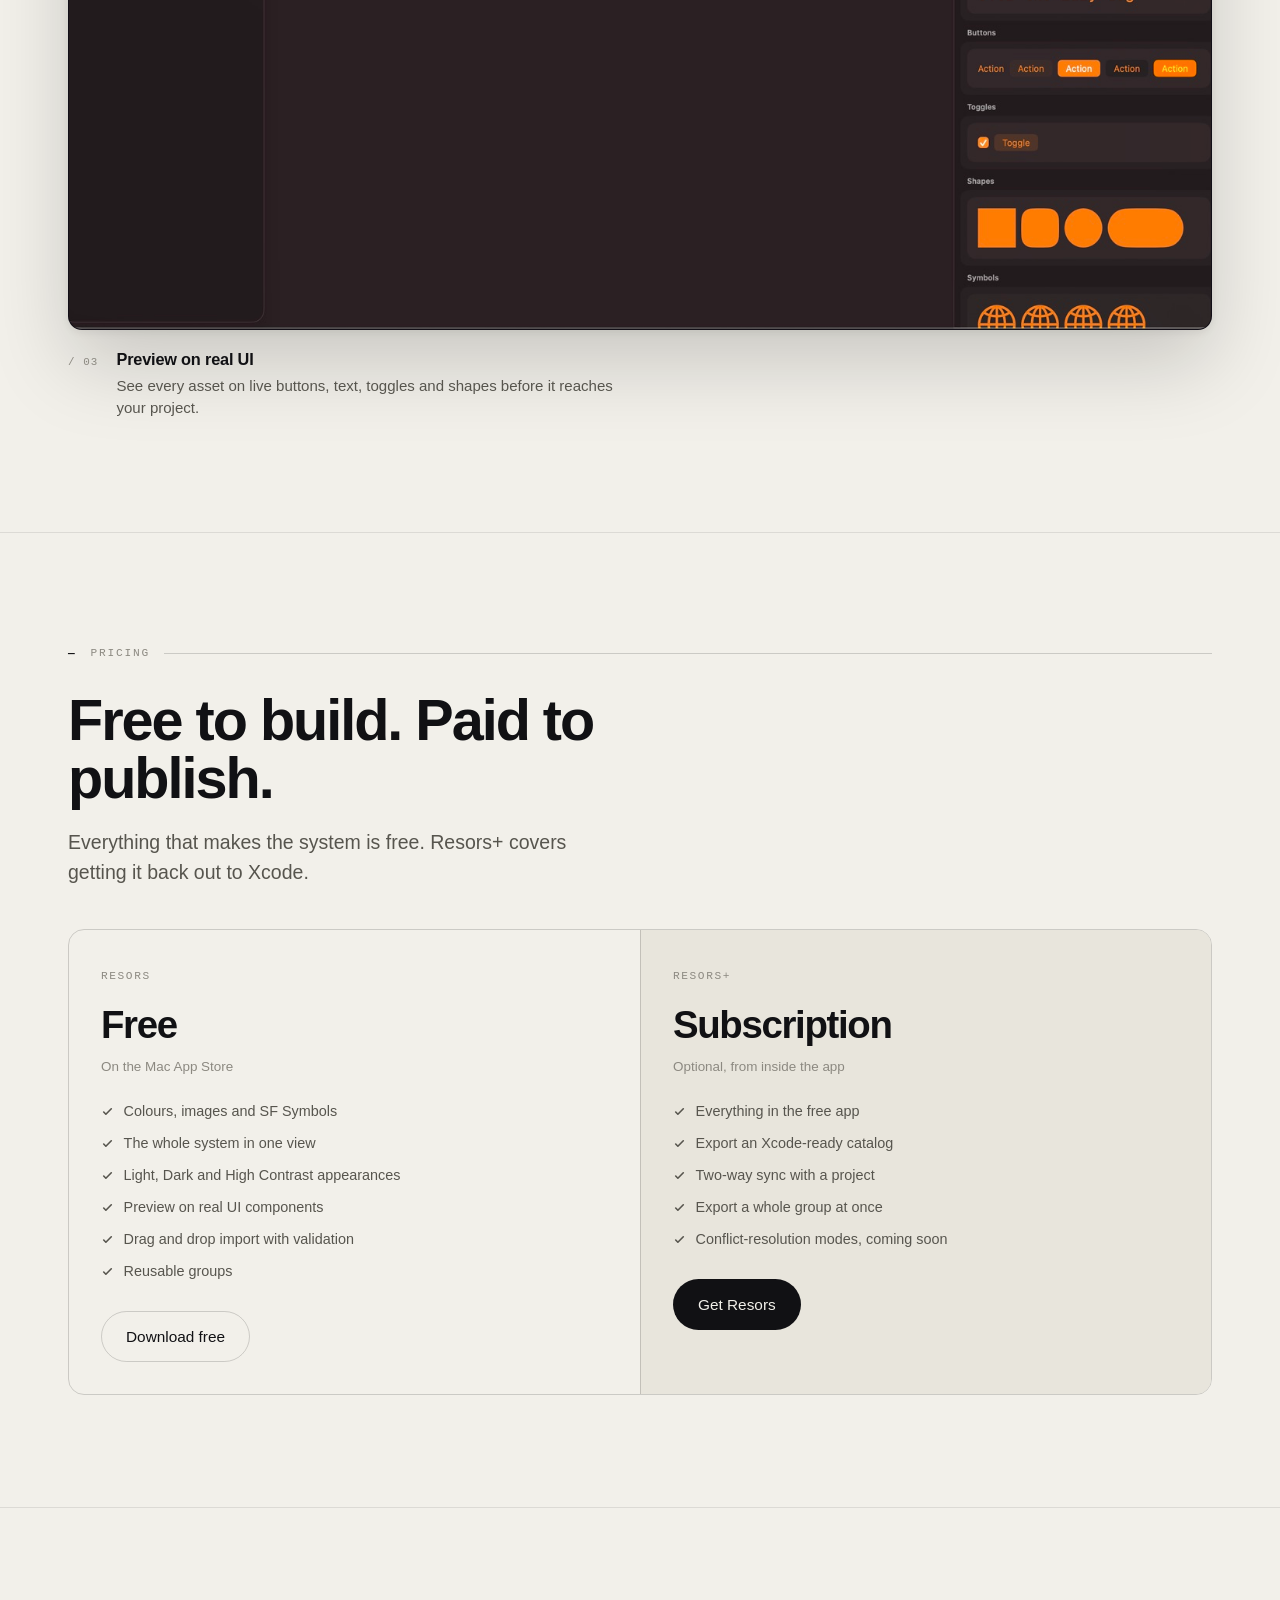
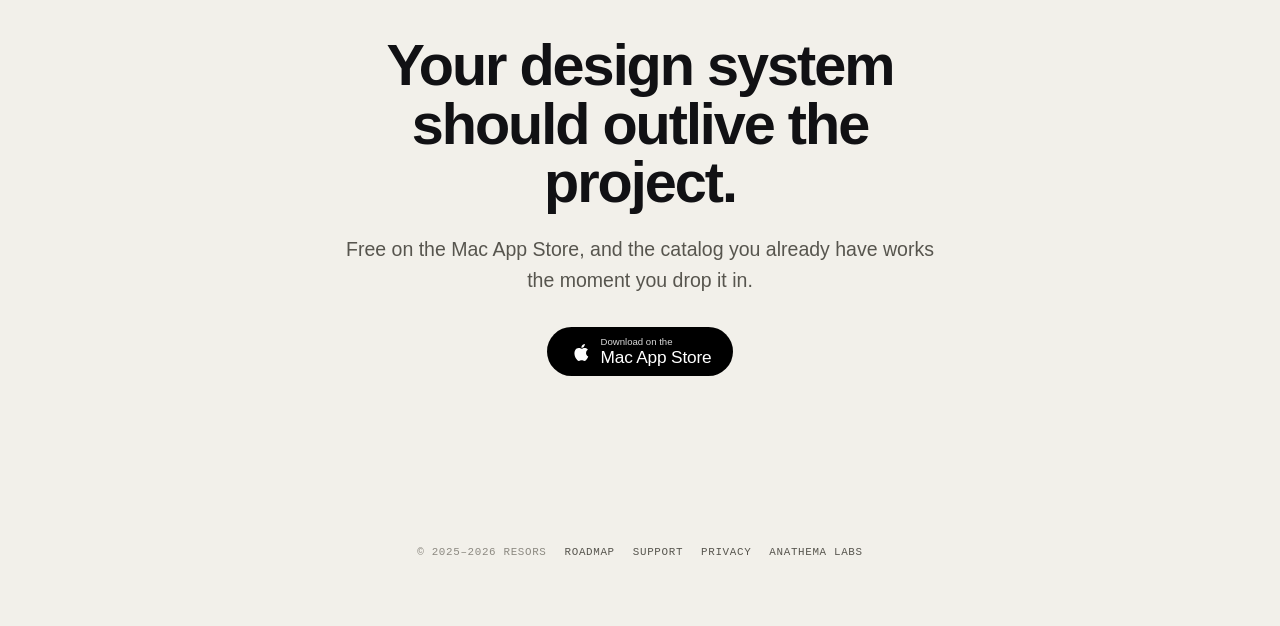
==== commit 1a55cbb6: "Updated ship section Updated subscription tag" ====
--- a/resors/index.html
+++ b/resors/index.html
@@ -60,6 +60,9 @@
       --night:   #0c0c10;
       --night-2: #15151b;
       --accent:  #0071e3;
+      --plus-mark: #ef7b2e;
+      --plus-a: #4fd1b9;
+      --plus-b: #3d9fe6;
       --mono: ui-monospace, SFMono-Regular, "SF Mono", Menlo, monospace;
       --sans: -apple-system, BlinkMacSystemFont, "SF Pro Text", "Helvetica Neue", Helvetica, Arial, sans-serif;
       --maxw: 1200px;
@@ -77,6 +80,9 @@
         --rule:    rgba(255,255,255,0.18);
         --rule-2:  rgba(255,255,255,0.10);
         --accent:  #2997ff;
+        --plus-mark: #ff8a3f;
+        --plus-a: #56dcc2;
+        --plus-b: #4aa9ef;
         --shadow: 0 1px 2px rgba(0,0,0,0.6), 0 14px 36px rgba(0,0,0,0.6);
         --shadow-lg: 0 2px 8px rgba(0,0,0,0.6), 0 34px 80px rgba(0,0,0,0.7);
       }
@@ -468,9 +474,9 @@
     .one-asset { width: 132px; margin: 6px auto 0; }
     .fanout { width: 100%; margin-top: 14px; }
     .fan-line { display: block; width: 1px; height: 18px; background: var(--rule); margin: 0 auto; }
-    .fan-label { display: block; margin-top: 9px; font-family: var(--mono); font-size: 10px;
+    .fan-label { display: flex; align-items: center; justify-content: center; gap: 7px;
+                 margin-top: 9px; font-family: var(--mono); font-size: 10px;
                  letter-spacing: 0.08em; text-transform: uppercase; color: var(--ink3); }
-    .fan-label .plus { color: var(--accent); text-transform: none; letter-spacing: 0; }
     .fan-groups { display: flex; flex-wrap: wrap; gap: 7px; justify-content: center; margin-top: 11px; }
     .fan-chip { display: inline-flex; align-items: center; gap: 5px; padding: 4px 9px;
                 border: 1px solid var(--rule-2); border-radius: 999px;
@@ -518,18 +524,112 @@
     .proj-dots i { width: 17px; height: 17px; border-radius: 5px; display: block; }
     .proj em { font-style: normal; font-size: 11.5px; color: var(--ink3); font-family: var(--mono); }
 
-    /* ---------- ship ---------- */
-    .ship { display: grid; grid-template-columns: 1fr 1fr; gap: 20px; }
-    @media (max-width: 860px) { .ship { grid-template-columns: 1fr; } }
-    .ship-card { border: 1px solid var(--rule-2); border-radius: 14px; padding: 1.6rem; background: var(--panel); }
-    .ship-card .cap { font-family: var(--mono); font-size: 0.64rem; letter-spacing: 0.12em; text-transform: uppercase; color: var(--ink3); }
-    .ship-card h3 { margin: 0.7rem 0 0.5rem; font-size: 1.15rem; }
-    .ship-card p { margin: 0; color: var(--ink2); font-size: 0.92rem; }
-    .ship-card .plus { display: inline-block; font-family: var(--mono); font-size: 0.6rem; letter-spacing: 0.06em;
-                       border: 1px solid var(--accent); color: var(--accent); border-radius: 999px; padding: 0.1rem 0.45rem; margin-left: 0.4rem; }
-    .flow { display: flex; align-items: center; gap: 10px; margin-top: 1.3rem; font-family: var(--mono); font-size: 0.68rem; color: var(--ink3); }
-    .flow span.b { border: 1px solid var(--rule); border-radius: 7px; padding: 0.3rem 0.6rem; color: var(--ink); }
-    .flow .ar { flex: 1; height: 1px; background: var(--rule); position: relative; }
+    /* ---------- ship: export, sync, conflicts ---------- */
+    .ship { display: grid; grid-template-columns: 1fr 1fr; gap: 20px; margin-top: 2.6rem; }
+    @media (max-width: 900px) { .ship { grid-template-columns: 1fr; } }
+    .ship-card { border: 1px solid var(--rule-2); border-radius: 14px; padding: 1.6rem;
+                 background: var(--panel); display: flex; flex-direction: column; }
+    .ship-card .cap, .cf-copy .cap { font-family: var(--mono); font-size: 0.64rem; letter-spacing: 0.12em;
+                                     text-transform: uppercase; color: var(--ink3); }
+    .ship-card h3, .cf-copy h3 { margin: 0.7rem 0 0.5rem; font-size: 1.15rem; }
+    .ship-card p, .cf-copy p { margin: 0; color: var(--ink2); font-size: 0.92rem; }
+    /* card header: the stage label, with the tier tag held to the right */
+    .card-hd { display: flex; align-items: center; gap: 12px; }
+    .card-hd .cap { flex: 1; }
+    .tag { display: inline-flex; align-items: center; flex: none; white-space: nowrap;
+           border-radius: 8px; padding: 0.22rem 0.58rem; line-height: 1.3; }
+    /* the tier mark: a gradient stroke and an orange plus, as on the app icon */
+    .tag--plus { font-family: var(--sans); font-size: 0.7rem; font-weight: 600;
+                 letter-spacing: -0.006em; text-transform: none; color: var(--ink);
+                 border: 1.5px solid transparent;
+                 background: linear-gradient(var(--panel), var(--panel)) padding-box,
+                             linear-gradient(105deg, var(--plus-a), var(--plus-b)) border-box; }
+    .tag--plus b { font-weight: 700; color: var(--plus-mark); margin-left: 0.05em; }
+    .tag--soon { font-family: var(--mono); font-size: 0.58rem; font-weight: 500; letter-spacing: 0.08em;
+                 text-transform: uppercase; color: var(--ink3); background: var(--rule-2); }
+
+    /* export: one action writes the whole catalog */
+    .ex { margin-top: auto; padding-top: 1.4rem; }
+    .ex-box { border: 1px solid var(--rule-2); border-radius: 11px; overflow: hidden; }
+    .ex-hd { display: flex; align-items: center; gap: 8px; padding: 8px 10px;
+             border-bottom: 1px solid var(--rule-2); font-family: var(--mono); font-size: 10px;
+             letter-spacing: 0.04em; color: var(--ink3); }
+    .ex-chip { display: inline-flex; align-items: center; gap: 6px; padding: 3px 9px;
+               border: 1px solid var(--rule); border-radius: 999px; color: var(--ink); }
+    .ex-chip svg { width: 11px; height: 11px; flex: none; opacity: 0.8; }
+    .ex-go { margin-left: auto; background: var(--ink); color: var(--paper);
+             border-radius: 6px; padding: 3px 9px; letter-spacing: 0.06em; }
+    .ex-tree { margin: 0; padding: 9px 11px; list-style: none;
+               font-family: var(--mono); font-size: 11px; line-height: 1.75; color: var(--ink2); }
+    .ex-tree li { display: flex; gap: 10px; align-items: baseline; }
+    .ex-tree li.d { color: var(--ink); }
+    .ex-tree li.f { padding-left: 15px; }
+    .ex-tree li.m { padding-left: 15px; color: var(--ink3); }
+    .ex-tree em { font-style: normal; font-size: 10px; color: var(--ink3); margin-left: auto; }
+
+    /* sync: a live wire, both directions */
+    .sync-wire { margin-top: 1.5rem; display: grid; grid-template-columns: auto 1fr auto;
+                 gap: 12px; align-items: center; }
+    @media (max-width: 420px) { .sync-wire { grid-template-columns: 1fr; } }
+    .sw-end { border: 1px solid var(--rule); border-radius: 10px; padding: 0.5rem 0.62rem;
+              text-align: center; min-width: 96px; }
+    .sw-end b { display: block; font-size: 12.5px; font-weight: 600; letter-spacing: -0.01em; }
+    .sw-end em { display: block; font-style: normal; font-family: var(--mono); font-size: 9.5px;
+                 letter-spacing: 0.08em; text-transform: uppercase; color: var(--ink3); margin-top: 3px; }
+    .sw-lanes { display: grid; gap: 13px; min-width: 0; }
+    .sw-lane { position: relative; height: 20px; }
+    .sw-lane::before { content: ""; position: absolute; left: 0; right: 0; top: 50%;
+                       height: 1px; background: var(--rule); }
+    .sw-lane b { position: absolute; left: 50%; top: 50%; transform: translate(-50%, -50%);
+                 background: var(--panel); padding: 0 8px; white-space: nowrap;
+                 font-family: var(--mono); font-weight: 400; font-size: 9.5px;
+                 letter-spacing: 0.09em; text-transform: uppercase; color: var(--ink3); }
+    .sw-lane i { position: absolute; top: 50%; margin-top: -3px; width: 6px; height: 6px;
+                 border-radius: 50%; background: var(--accent); }
+    .sw-out i { animation: swR 2.8s linear infinite; }
+    .sw-in i { animation: swL 2.8s linear infinite; }
+    @keyframes swR { 0% { left: 0; opacity: 0 } 12% { opacity: 1 }
+                     88% { opacity: 1 } 100% { left: calc(100% - 6px); opacity: 0 } }
+    @keyframes swL { 0% { left: calc(100% - 6px); opacity: 0 } 12% { opacity: 1 }
+                     88% { opacity: 1 } 100% { left: 0; opacity: 0 } }
+    @media (prefers-reduced-motion: reduce) { .sw-out i, .sw-in i { animation: none; opacity: 0 } }
+    .sw-note { display: flex; flex-wrap: wrap; gap: 7px; margin-top: auto; padding-top: 1.4rem; }
+    .sw-note span { font-family: var(--mono); font-size: 10px; color: var(--ink2);
+                    border: 1px solid var(--rule-2); border-radius: 999px; padding: 4px 9px; }
+
+    /* conflicts: the rule decides, the sync keeps running */
+    .cf { margin-top: 20px; border: 1px solid var(--rule-2); border-radius: 14px; background: var(--panel);
+          padding: 1.6rem; display: grid; grid-template-columns: 1fr 1.2fr; gap: 26px; align-items: start; }
+    @media (max-width: 900px) { .cf { grid-template-columns: 1fr; gap: 20px; } }
+    .cf-conflict { display: grid; grid-template-columns: 1fr 1fr; gap: 10px; }
+    @media (max-width: 560px) { .cf-conflict { grid-template-columns: 1fr; } }
+    .cf-side { position: relative; display: flex; align-items: center; gap: 9px; padding: 10px 11px;
+               border: 1px solid var(--rule-2); border-radius: 10px; background: var(--paper);
+               transition: opacity 0.22s ease, border-color 0.22s ease; }
+    .cf-side i { width: 24px; height: 24px; border-radius: 6px; flex: none; }
+    .cf-side b { display: block; font-size: 12.5px; letter-spacing: -0.01em; }
+    .cf-side em { display: block; font-style: normal; font-family: var(--mono);
+                  font-size: 10px; color: var(--ink3); margin-top: 2px; }
+    .cf-src { margin-left: auto; font-family: var(--mono); font-size: 9.5px; letter-spacing: 0.08em;
+              text-transform: uppercase; color: var(--ink3); }
+    .cf-kept { display: none; position: absolute; top: -8px; right: 10px; background: var(--accent);
+               color: #fff; font-family: var(--mono); font-size: 9px; letter-spacing: 0.08em;
+               text-transform: uppercase; border-radius: 999px; padding: 2px 7px; }
+    .cf-demo[data-mode="resors"] .cf-a, .cf-demo[data-mode="xcode"] .cf-b,
+    .cf-demo[data-mode="newest"] .cf-a { border-color: var(--accent); }
+    .cf-demo[data-mode="resors"] .cf-a .cf-kept, .cf-demo[data-mode="xcode"] .cf-b .cf-kept,
+    .cf-demo[data-mode="newest"] .cf-a .cf-kept { display: block; }
+    .cf-demo[data-mode="resors"] .cf-b, .cf-demo[data-mode="xcode"] .cf-a,
+    .cf-demo[data-mode="newest"] .cf-b { opacity: 0.42; }
+    .cf-demo[data-mode="ask"] .cf-side { border-style: dashed; }
+    .cf-verdict { margin: 0.9rem 0 0; font-size: 0.88rem; color: var(--ink2); min-height: 2.6em; }
+    .cf-modes { display: flex; flex-wrap: wrap; gap: 7px; margin-top: 0.9rem; }
+    .cf-modes button { cursor: pointer; padding: 0.34rem 0.75rem; border-radius: 999px;
+                       border: 1px solid var(--rule); background: transparent; color: var(--ink2);
+                       font-family: var(--mono); font-size: 0.68rem; letter-spacing: 0.04em;
+                       transition: background 0.18s ease, color 0.18s ease, border-color 0.18s ease; }
+    .cf-modes button:hover { color: var(--ink); }
+    .cf-modes button[aria-pressed="true"] { background: var(--ink); color: var(--paper); border-color: var(--ink); }
 
     /* ---------- screenshots ---------- */
     .shots { display: grid; gap: 5rem; }
@@ -711,7 +811,7 @@
               <div class="one-asset"><div class="asset"><div class="asset-card"><div class="asset-sw" style="--l:#0071E3;--d:#2997FF"></div><div class="asset-body"><span class="asset-name">AppTint</span><span class="asset-appear"><svg viewBox="0 0 24 24" aria-hidden="true"><circle cx="12" cy="12" r="9" fill="currentColor"/></svg><svg viewBox="0 0 24 24" aria-hidden="true"><circle cx="12" cy="12" r="9" fill="none" stroke="currentColor" stroke-width="2.1"/><path d="M12 3a9 9 0 0 0 0 18z" fill="currentColor"/></svg><svg viewBox="0 0 24 24" aria-hidden="true"><circle cx="12" cy="12" r="9" fill="none" stroke="currentColor" stroke-width="2.1"/><path d="M12 3a9 9 0 0 1 0 18z" fill="currentColor"/></svg><svg viewBox="0 0 24 24" aria-hidden="true"><circle cx="12" cy="12" r="9" fill="none" stroke="currentColor" stroke-width="2.1"/><path d="M6.97 4.90H11.80M4.86 7.25H11.80M3.83 9.60H11.80M3.50 11.95H11.80M3.80 14.30H11.80M4.79 16.65H11.80M6.84 19.00H11.80" stroke="currentColor" stroke-width="1.3" stroke-linecap="round" fill="none"/></svg><svg viewBox="0 0 24 24" aria-hidden="true"><circle cx="12" cy="12" r="9" fill="none" stroke="currentColor" stroke-width="2.1"/><path d="M12 3a9 9 0 0 0 0 18z" fill="currentColor"/><path d="M12.20 4.90H17.03M12.20 7.25H19.14M12.20 9.60H20.17M12.20 11.95H20.50M12.20 14.30H20.20M12.20 16.65H19.21M12.20 19.00H17.16" stroke="currentColor" stroke-width="1.3" stroke-linecap="round" fill="none"/></svg><svg viewBox="0 0 24 24" aria-hidden="true"><circle cx="12" cy="12" r="9" fill="none" stroke="currentColor" stroke-width="2.1"/><path d="M12 3a9 9 0 0 1 0 18z" fill="currentColor"/><path d="M6.97 4.90H11.80M4.86 7.25H11.80M3.83 9.60H11.80M3.50 11.95H11.80M3.80 14.30H11.80M4.79 16.65H11.80M6.84 19.00H11.80" stroke="currentColor" stroke-width="1.3" stroke-linecap="round" fill="none"/></svg></span></div></div></div></div>
               <div class="fanout">
                 <span class="fan-line"></span>
-                <span class="fan-label">Export or sync <span class="plus">Resors+</span></span>
+                <span class="fan-label">Export or sync <span class="tag tag--plus">Resors<b>+</b></span></span>
                 <div class="fan-groups"><span class="fan-chip"><svg viewBox="0 0 24 24" fill="none" stroke="currentColor" stroke-width="1.6" stroke-linecap="round" stroke-linejoin="round" aria-hidden="true"><path d="M3 7.5A1.5 1.5 0 0 1 4.5 6h4.2l1.8 2h9A1.5 1.5 0 0 1 21 9.5v8A1.5 1.5 0 0 1 19.5 19h-15A1.5 1.5 0 0 1 3 17.5z"/></svg><span>Hydra</span></span>
                   <span class="fan-chip"><svg viewBox="0 0 24 24" fill="none" stroke="currentColor" stroke-width="1.6" stroke-linecap="round" stroke-linejoin="round" aria-hidden="true"><path d="M3 7.5A1.5 1.5 0 0 1 4.5 6h4.2l1.8 2h9A1.5 1.5 0 0 1 21 9.5v8A1.5 1.5 0 0 1 19.5 19h-15A1.5 1.5 0 0 1 3 17.5z"/></svg><span>Resors</span></span>
                   <span class="fan-chip"><svg viewBox="0 0 24 24" fill="none" stroke="currentColor" stroke-width="1.6" stroke-linecap="round" stroke-linejoin="round" aria-hidden="true"><path d="M3 7.5A1.5 1.5 0 0 1 4.5 6h4.2l1.8 2h9A1.5 1.5 0 0 1 21 9.5v8A1.5 1.5 0 0 1 19.5 19h-15A1.5 1.5 0 0 1 3 17.5z"/></svg><span>Playground</span></span>
@@ -914,20 +1014,75 @@
         <div class="stage-head"><span class="num">05</span><span>Ship it</span><span class="line"></span><span>Back to Xcode</span></div>
         <div class="stage-copy">
           <h2>It ends up where it belongs.</h2>
-          <p class="lede">The system is only useful if it lands in the project. Export a catalog Xcode reads directly, or connect the project once and let changes move in both directions.</p>
-        </div>
-        <div class="ship" style="margin-top:2.6rem">
-          <div class="ship-card">
-            <span class="cap">Export</span>
-            <h3>A catalog Xcode reads directly<span class="plus">Resors+</span></h3>
-            <p>Generate <code>.colorset</code>, <code>.symbolset</code> and <code>.imageset</code> files for a single asset or the whole group.</p>
-            <div class="flow"><span class="b">Resors</span><span class="ar"></span><span class="b">.xcassets</span></div>
-          </div>
-          <div class="ship-card">
-            <span class="cap">Sync</span>
-            <h3>Or keep both sides in step<span class="plus">Resors+</span></h3>
-            <p>Connect a project and choose a catalog. Edits made in Resors reach Xcode, and changes made in Xcode come back.</p>
-            <div class="flow"><span class="b">Resors</span><span class="ar"></span><span class="b">Xcode</span><span class="ar"></span><span class="b">Resors</span></div>
+          <p class="lede">The system is only useful if it lands in the project. Export assets and groups in one action, straight into the asset catalog. Or set up sync between a group and a catalog, and assets import and export on their own, both directions.</p>
+        </div>
+        <div class="ship">
+          <article class="ship-card">
+            <div class="card-hd"><span class="cap">Export</span><span class="tag tag--plus">Resors<b>+</b></span></div>
+            <h3>One action, the whole group</h3>
+            <p>Select one asset or an entire group and write a catalog Xcode reads directly. Every appearance, colour space and symbol margin is written for you in a single pass. No folder plumbing, no hand-edited JSON.</p>
+            <div class="ex" aria-hidden="true">
+              <div class="ex-box">
+                <div class="ex-hd">
+                  <span class="ex-chip"><svg viewBox="0 0 24 24" fill="none" stroke="currentColor" stroke-width="1.6" stroke-linecap="round" stroke-linejoin="round" aria-hidden="true"><path d="M3 7.5A1.5 1.5 0 0 1 4.5 6h4.2l1.8 2h9A1.5 1.5 0 0 1 21 9.5v8A1.5 1.5 0 0 1 19.5 19h-15A1.5 1.5 0 0 1 3 17.5z"/></svg>Studio Core</span>
+                  <span>18 assets</span>
+                  <span class="ex-go">Export</span>
+                </div>
+                <ul class="ex-tree">
+                  <li class="d">Colors.xcassets</li>
+                  <li class="f">Ember.colorset<em>3 appearances</em></li>
+                  <li class="f">Ocean.colorset<em>3 appearances</em></li>
+                  <li class="f">Waypoint.symbolset<em>margins + scale</em></li>
+                  <li class="m">+ 15 more, same pass</li>
+                </ul>
+              </div>
+            </div>
+          </article>
+          <article class="ship-card">
+            <div class="card-hd"><span class="cap">Sync</span><span class="tag tag--plus">Resors<b>+</b></span></div>
+            <h3>Connect once, then stop thinking about it</h3>
+            <p>Point Resors at the project&rsquo;s catalog and the wire stays up. An edit you save is written straight into the catalog; anything that lands in Xcode, whether a teammate&rsquo;s commit or a value typed into the JSON, comes back into Resors, validated on the way in. No re-export, no drag and drop, no second copy to keep straight.</p>
+            <div class="sync-wire" aria-hidden="true">
+              <div class="sw-end"><b>Resors</b><em>Your system</em></div>
+              <div class="sw-lanes">
+                <div class="sw-lane sw-out"><b>Edits out</b><i></i></div>
+                <div class="sw-lane sw-in"><b>Changes in</b><i></i></div>
+              </div>
+              <div class="sw-end"><b>.xcassets</b><em>The project</em></div>
+            </div>
+            <div class="sw-note">
+              <span>Connect once</span><span>Both directions</span><span>Validated on import</span><span>No re-export</span>
+            </div>
+          </article>
+        </div>
+        <div class="cf">
+          <div class="cf-copy">
+            <div class="card-hd"><span class="cap">Conflicts</span><span class="tag tag--soon">Coming &middot; v1.4</span></div>
+            <h3>Both sides moved? The rule decides</h3>
+            <p>Sync will not stop to interrogate you. Set how divergence is settled for a connected project and Resors applies it as it runs, asset by asset. You step in only when you have asked to.</p>
+          </div>
+          <div class="cf-demo" data-cf data-mode="newest">
+            <div class="cf-conflict">
+              <div class="cf-side cf-a">
+                <span class="cf-kept">Kept</span>
+                <i style="background:#E08A2C"></i>
+                <div><b>Ember</b><em>#E08A2C &middot; 14:22</em></div>
+                <span class="cf-src">Resors</span>
+              </div>
+              <div class="cf-side cf-b">
+                <span class="cf-kept">Kept</span>
+                <i style="background:#D9821F"></i>
+                <div><b>Ember</b><em>#D9821F &middot; 09:05</em></div>
+                <span class="cf-src">Xcode</span>
+              </div>
+            </div>
+            <p class="cf-verdict" data-cf-verdict>The most recent edit wins, whichever side made it. Here that is Resors, at 14:22.</p>
+            <div class="cf-modes" role="group" aria-label="Conflict resolution mode">
+              <button type="button" data-cf-mode="resors" aria-pressed="false">Resors wins</button>
+              <button type="button" data-cf-mode="xcode" aria-pressed="false">Xcode wins</button>
+              <button type="button" data-cf-mode="newest" aria-pressed="true">Newest wins</button>
+              <button type="button" data-cf-mode="ask" aria-pressed="false">Ask me</button>
+            </div>
           </div>
         </div>
       </div>
@@ -1181,6 +1336,28 @@
       f();
     })();
 
+    /* ---------- ship: conflict-resolution modes ---------- */
+    (function () {
+      var demo = document.querySelector('[data-cf]');
+      if (!demo) return;
+      var out = demo.querySelector('[data-cf-verdict]');
+      var btns = demo.querySelectorAll('[data-cf-mode]');
+      var says = {
+        resors: 'Your system is the source of truth. The catalog is rewritten to match Resors and the sync moves on.',
+        xcode: 'The project wins. Whatever is committed in Xcode comes back into Resors, so a hand edit is never lost.',
+        newest: 'The most recent edit wins, whichever side made it. Here that is Resors, at 14:22.',
+        ask: 'Held for review. Both values are kept until you choose, and every other asset still syncs.'
+      };
+      btns.forEach(function (b) {
+        b.addEventListener('click', function () {
+          var m = b.getAttribute('data-cf-mode');
+          demo.setAttribute('data-mode', m);
+          btns.forEach(function (o) { o.setAttribute('aria-pressed', o === b ? 'true' : 'false'); });
+          out.textContent = says[m];
+        });
+      });
+    })();
+
     /* ---------- reveal screenshots ---------- */
     (function () {
       var els = document.querySelectorAll('.shot');
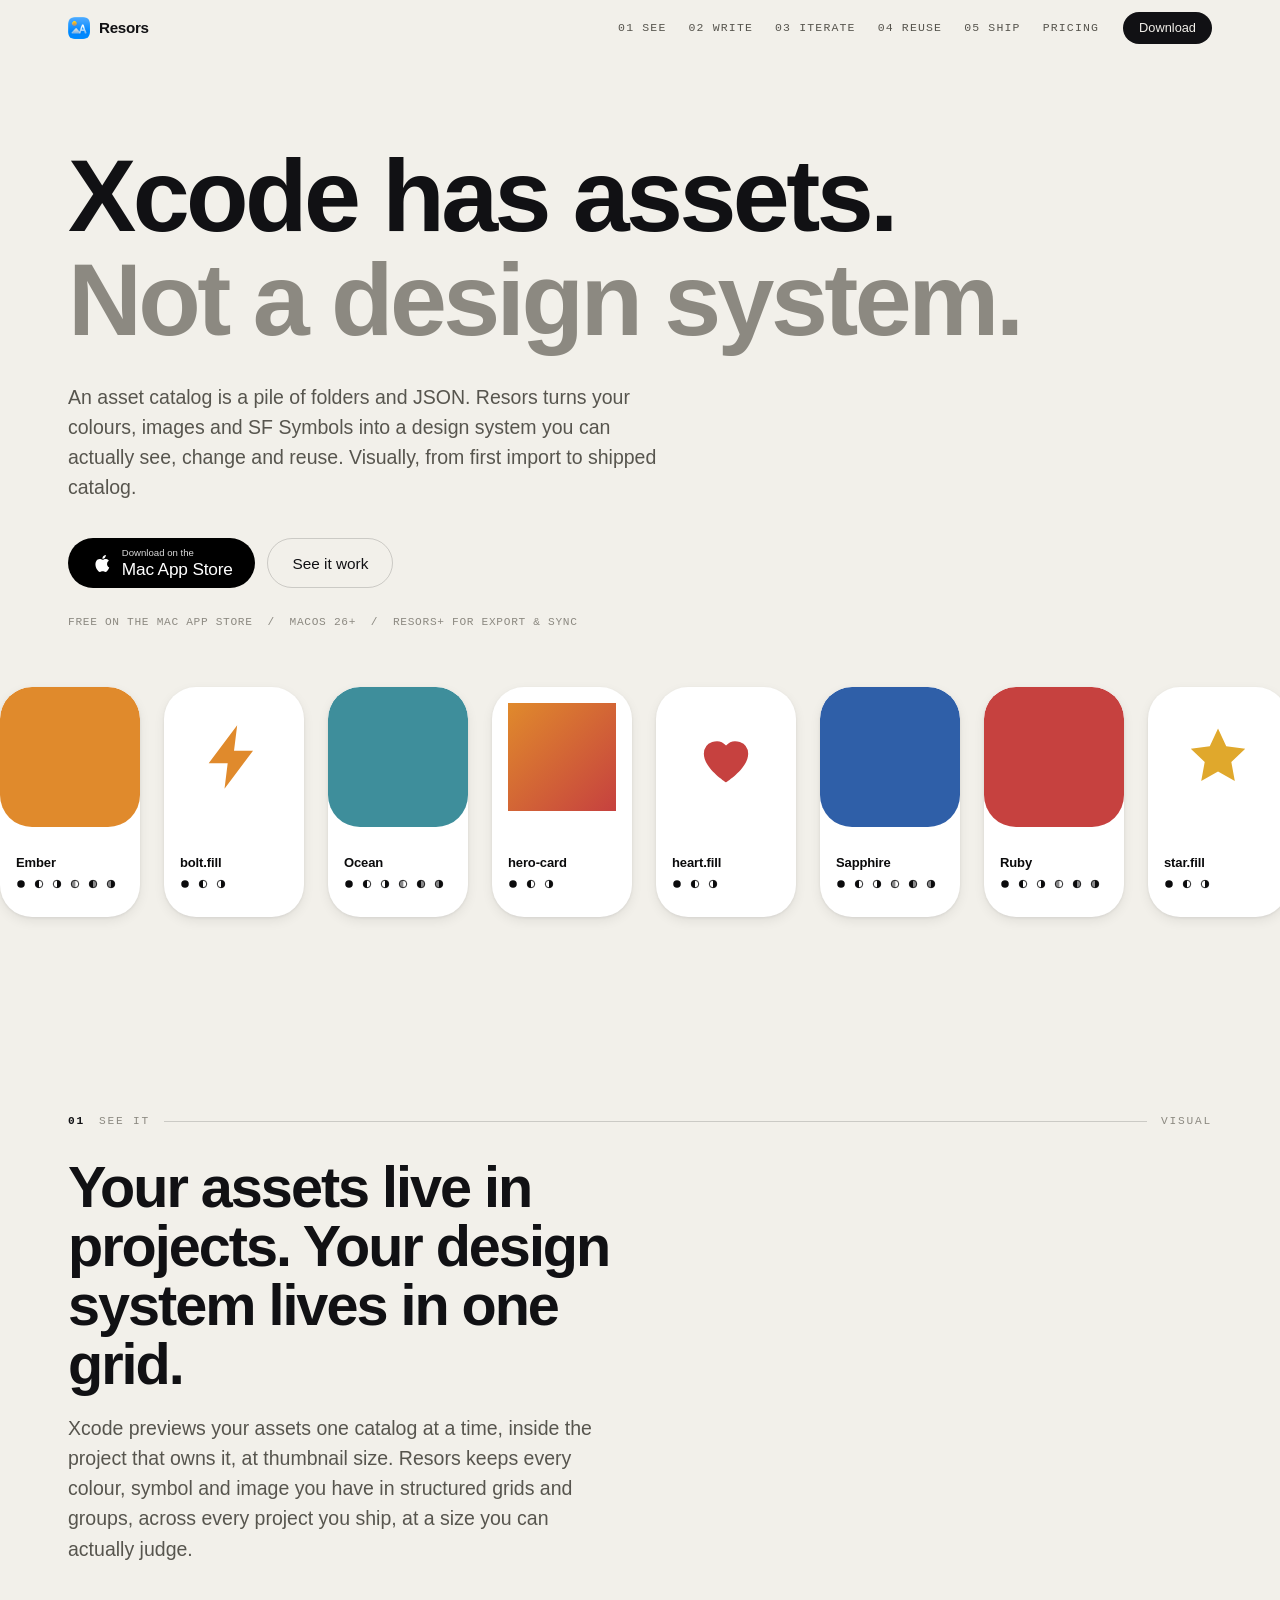
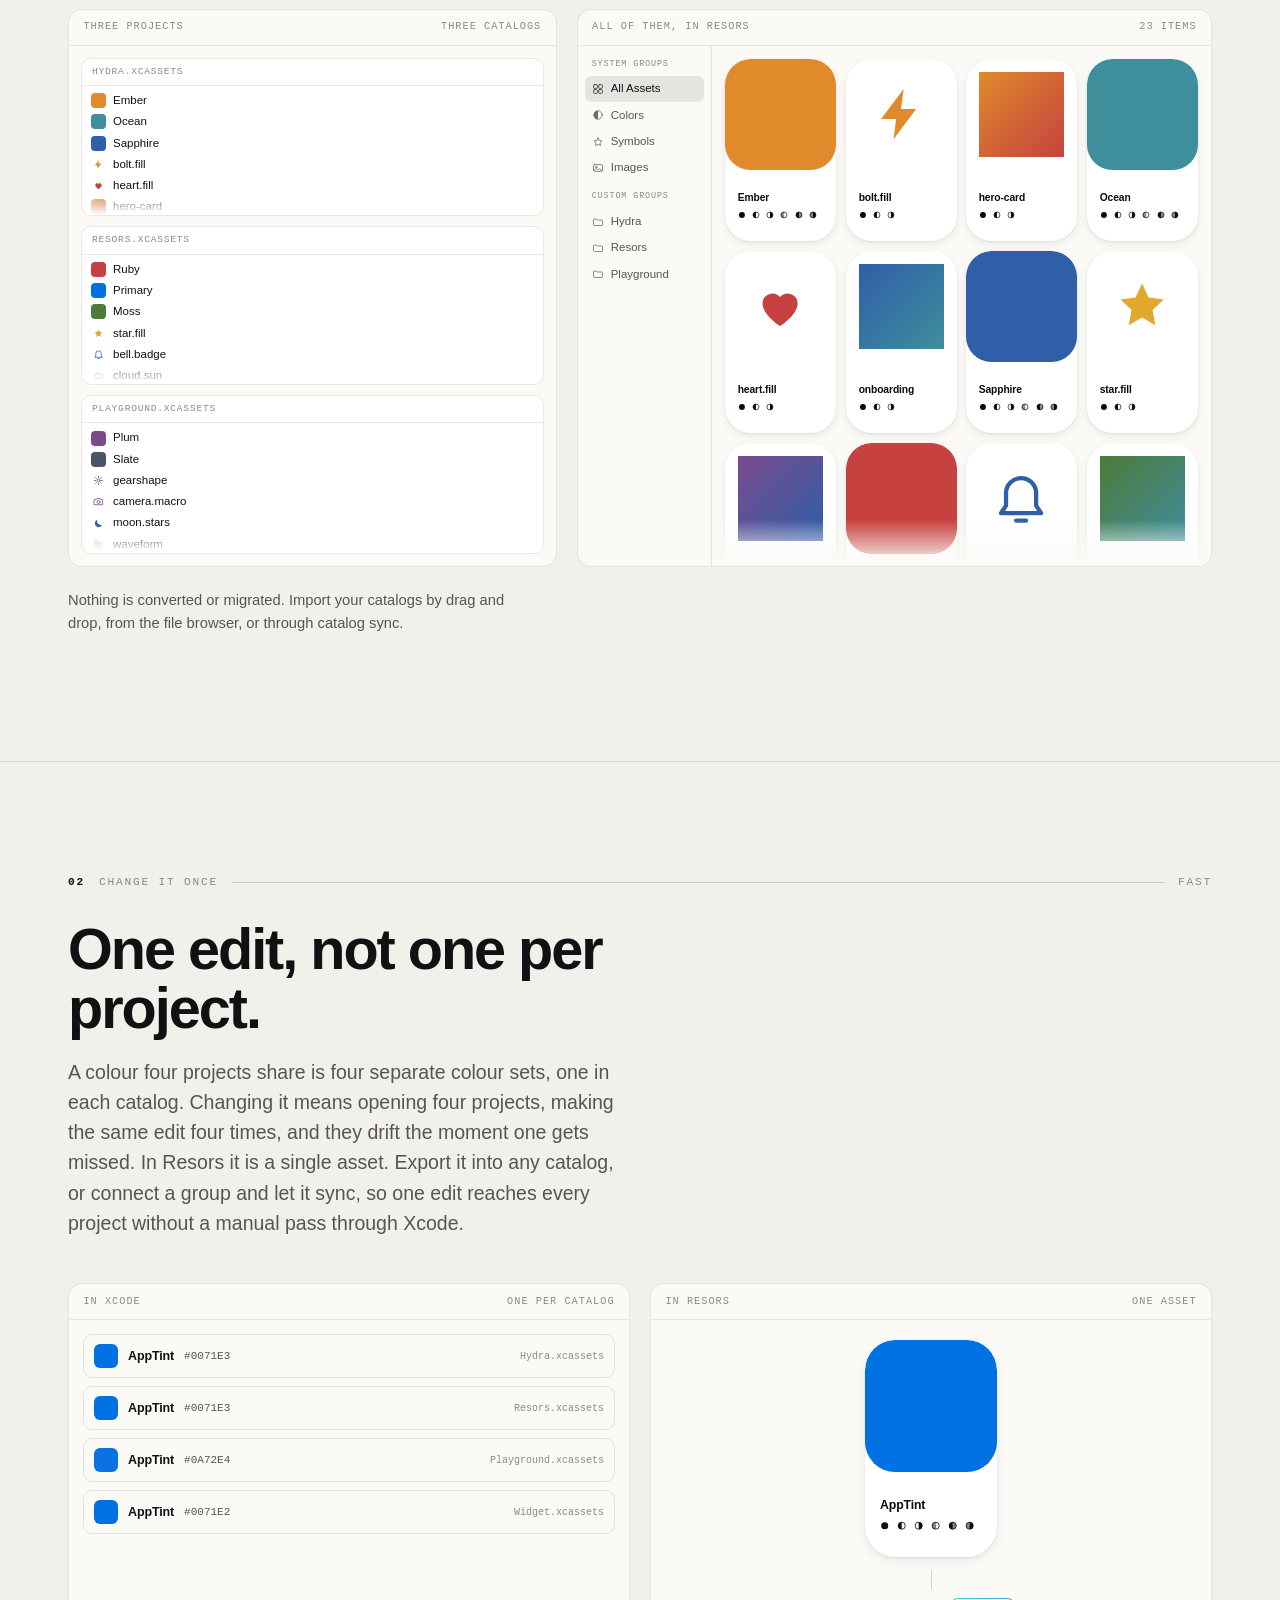
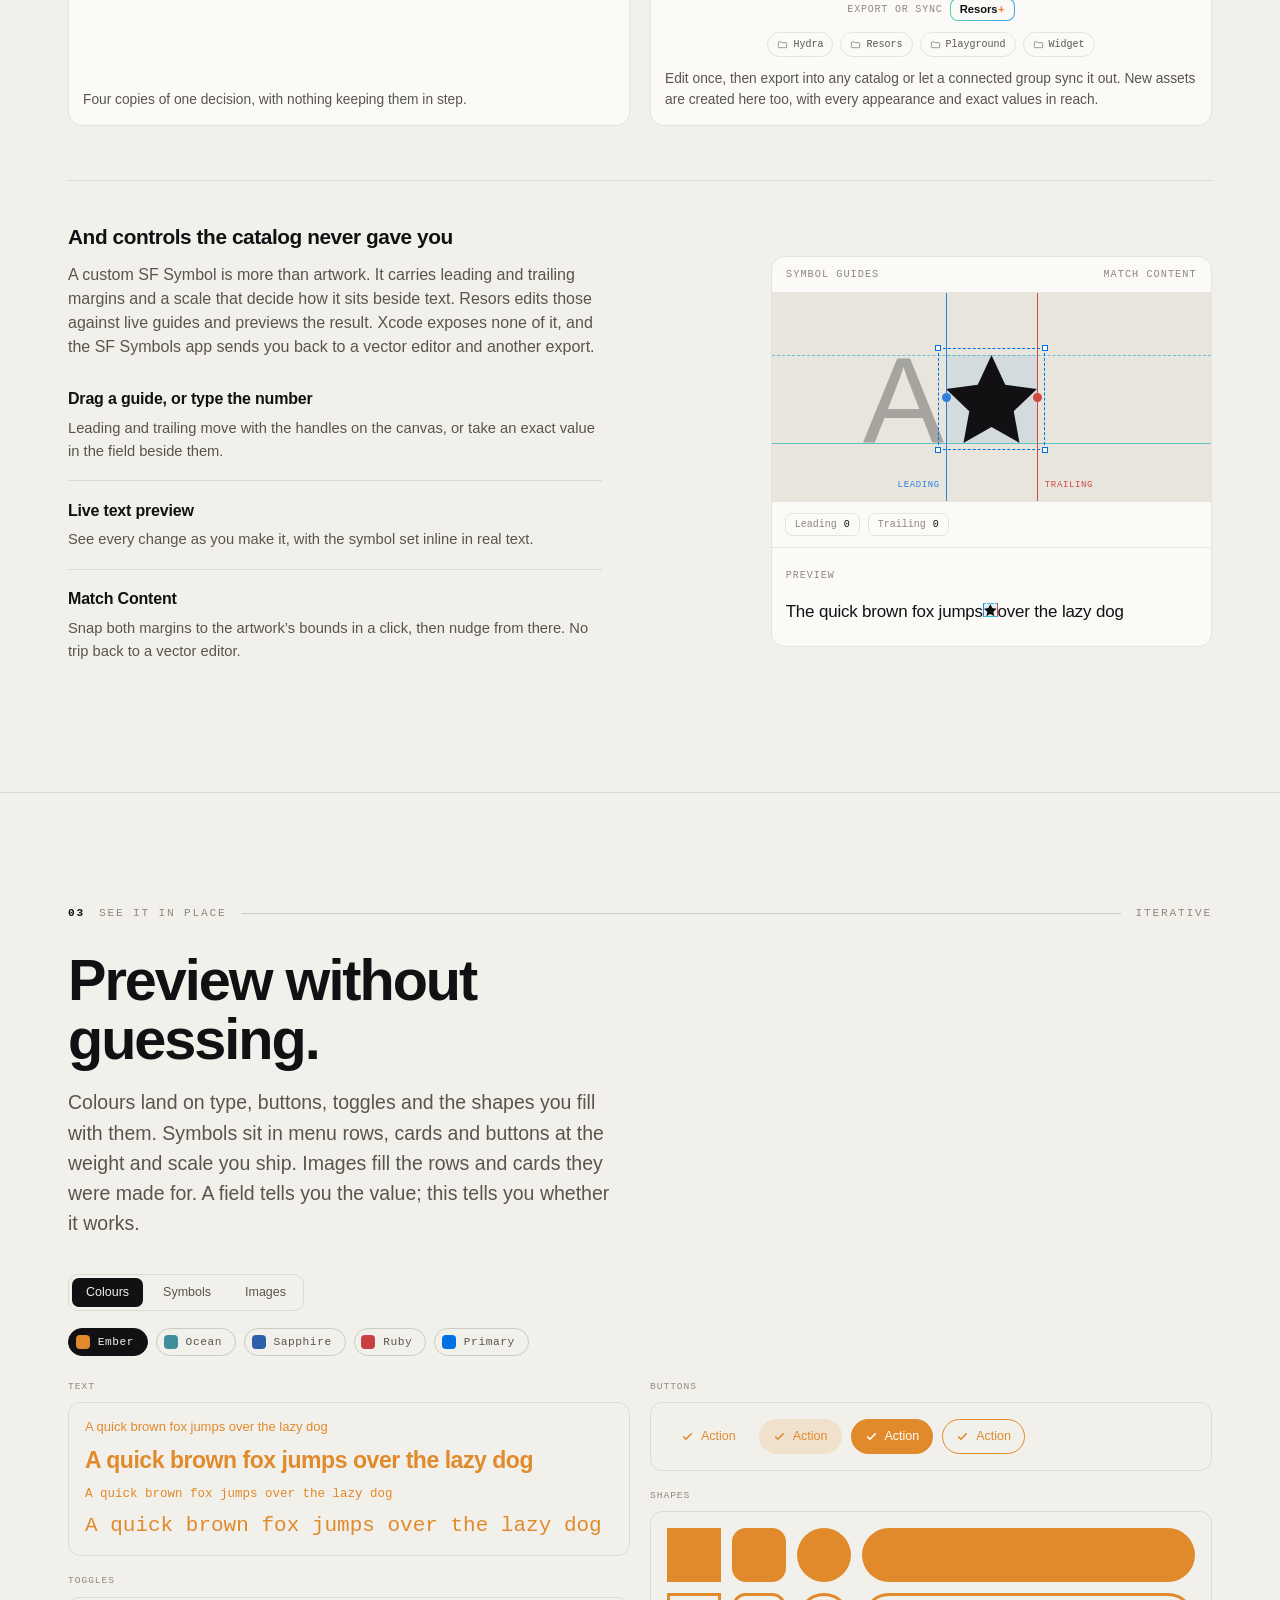
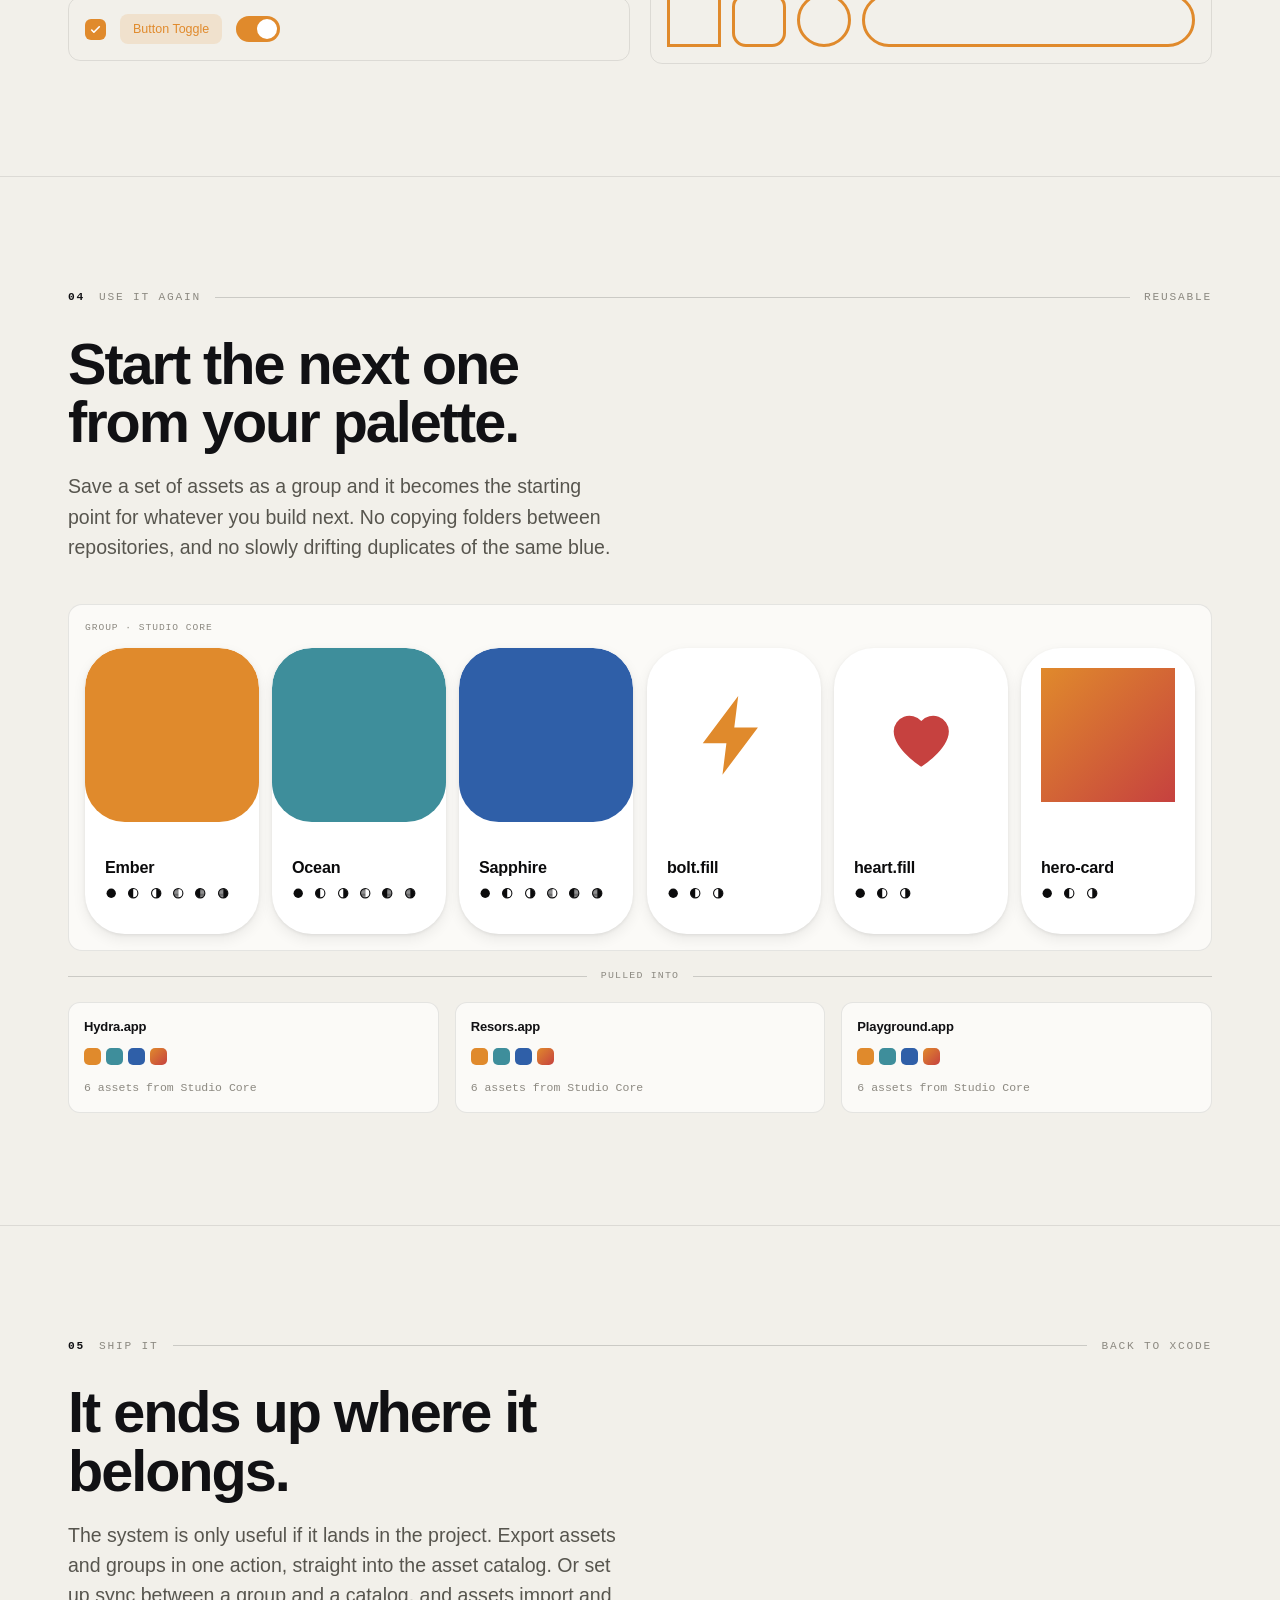
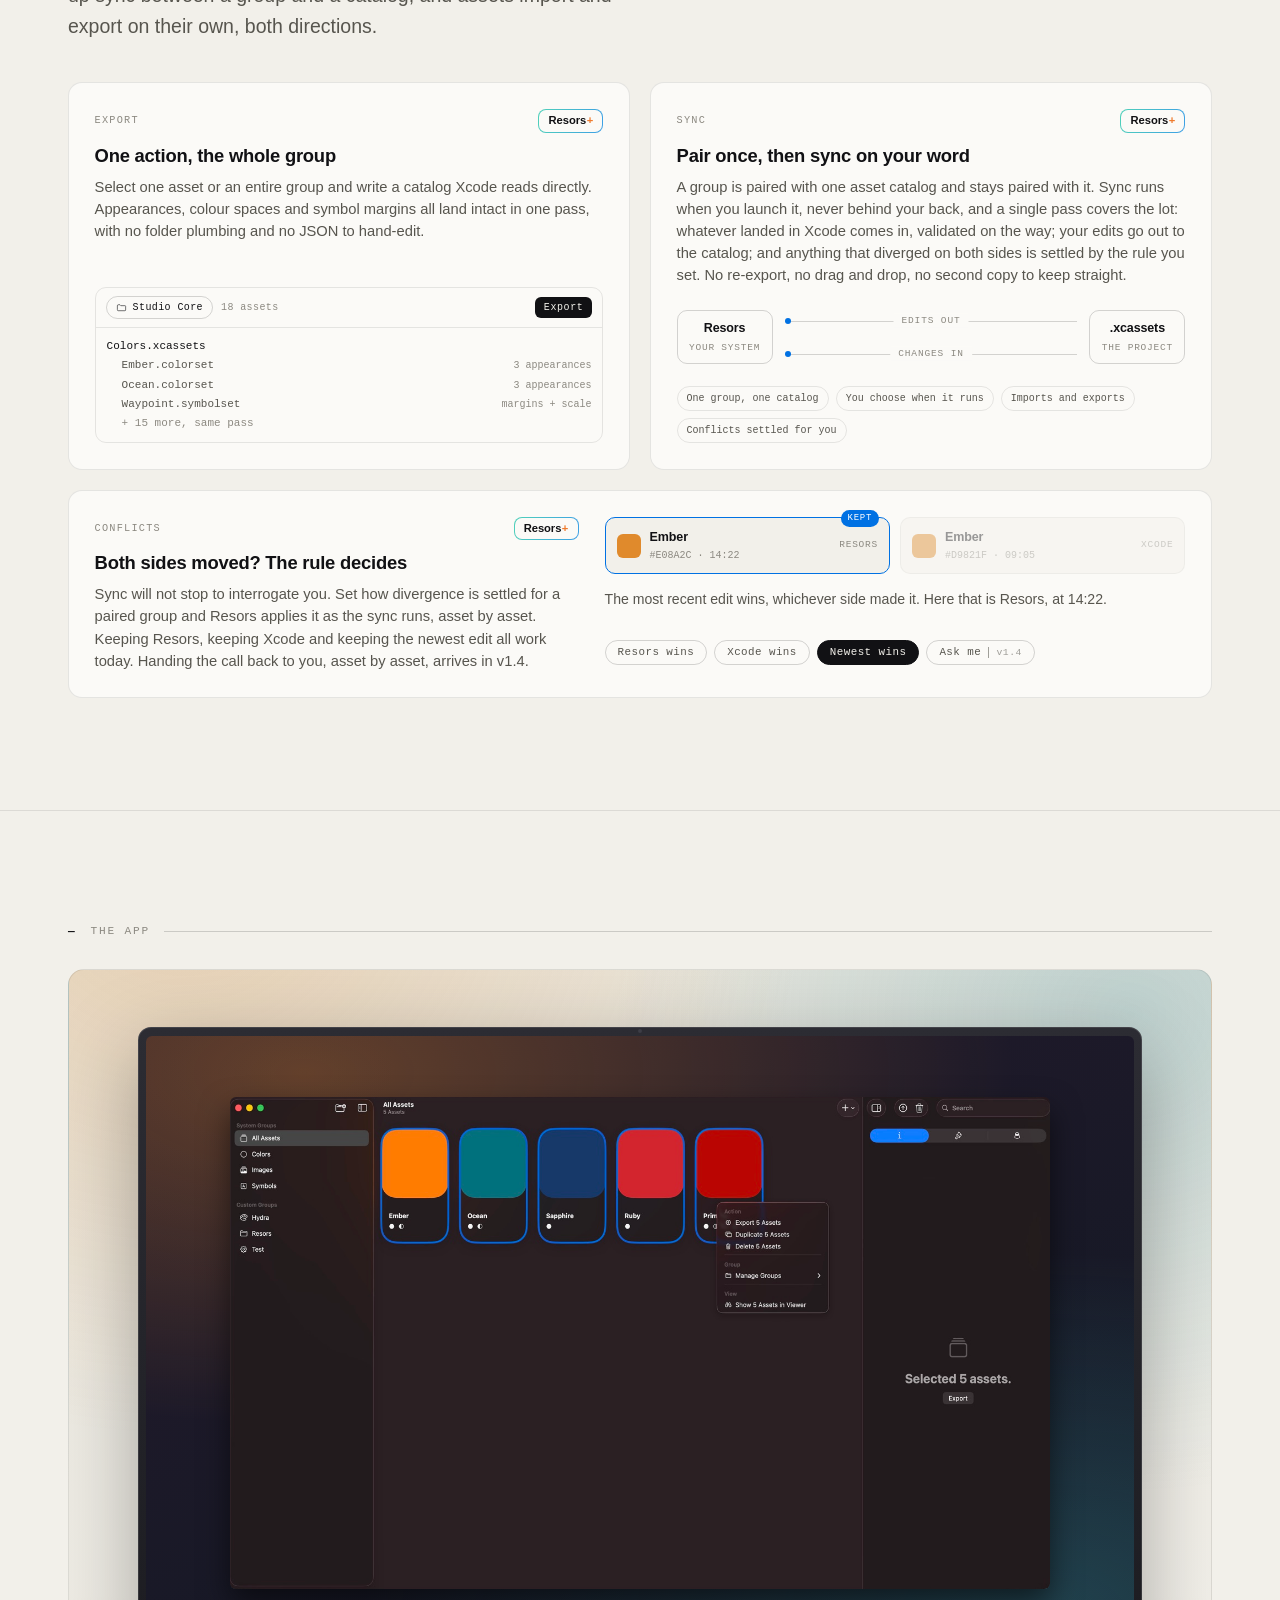
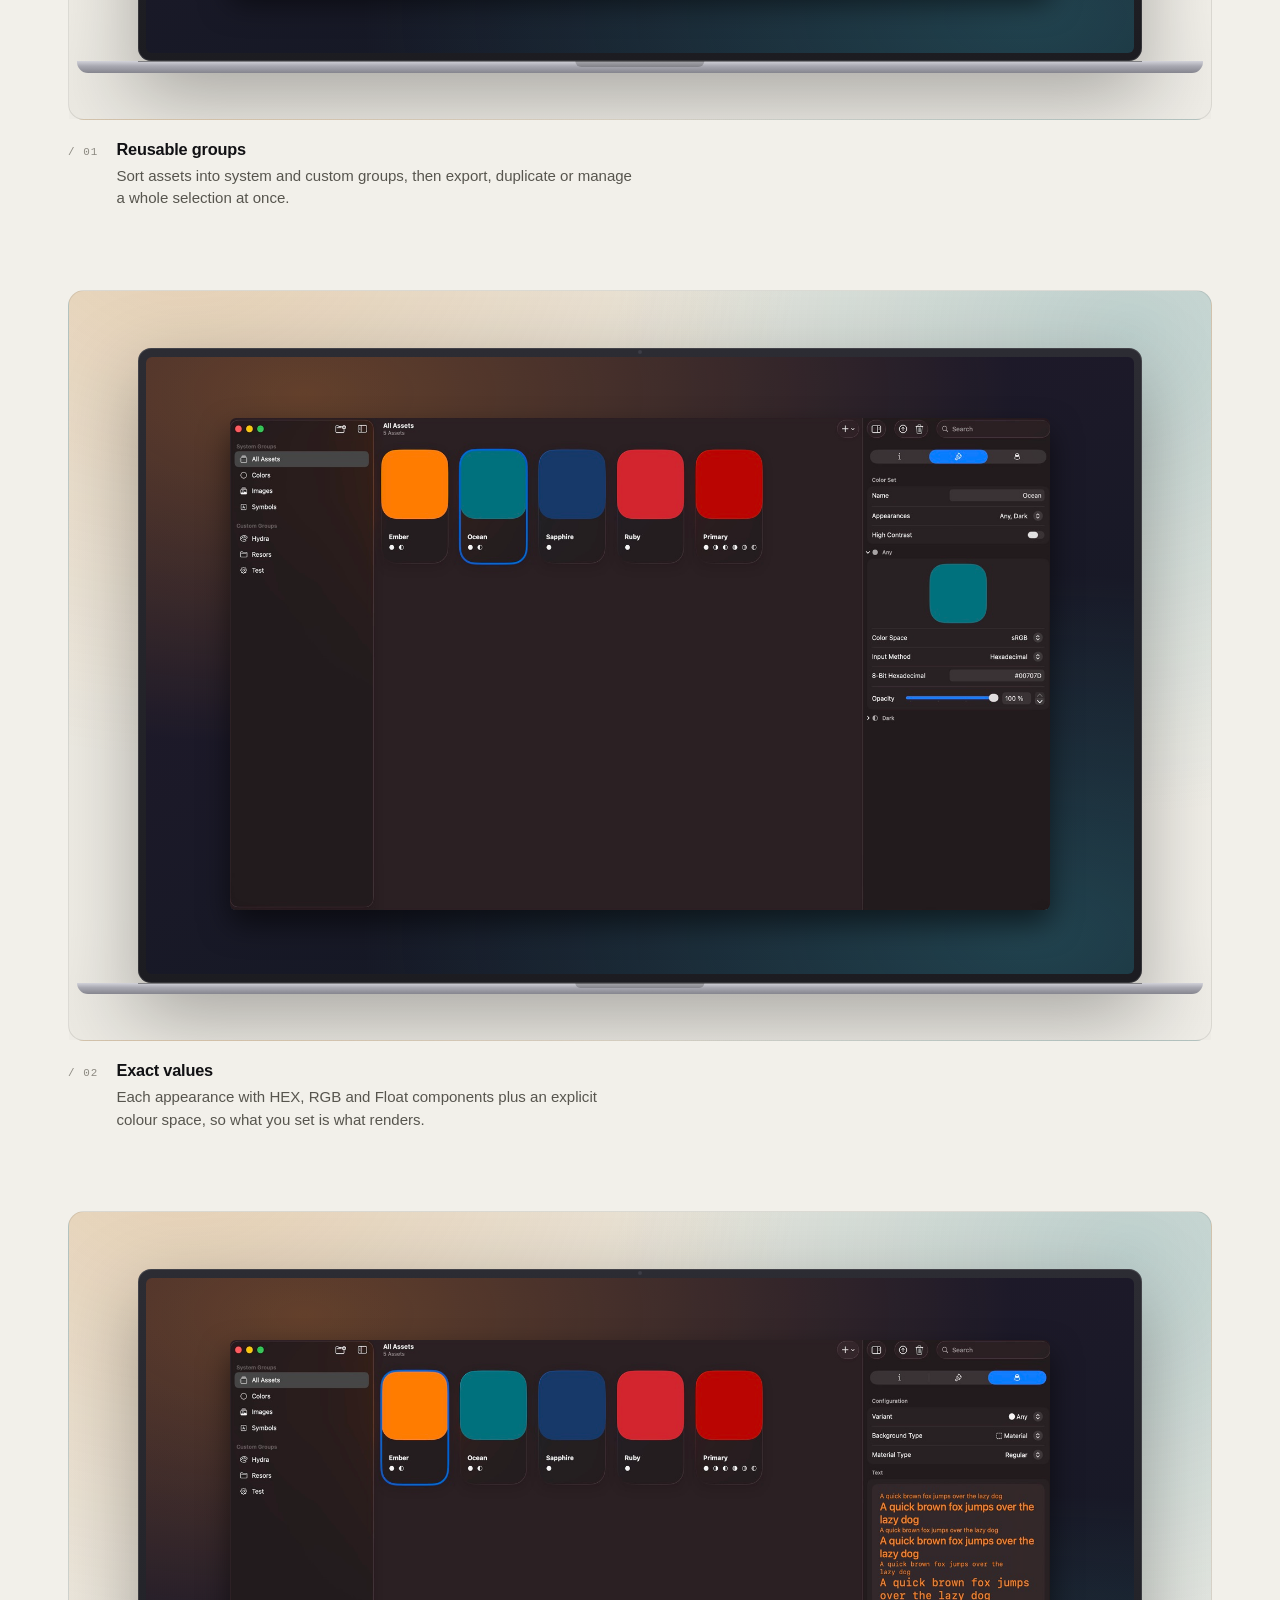
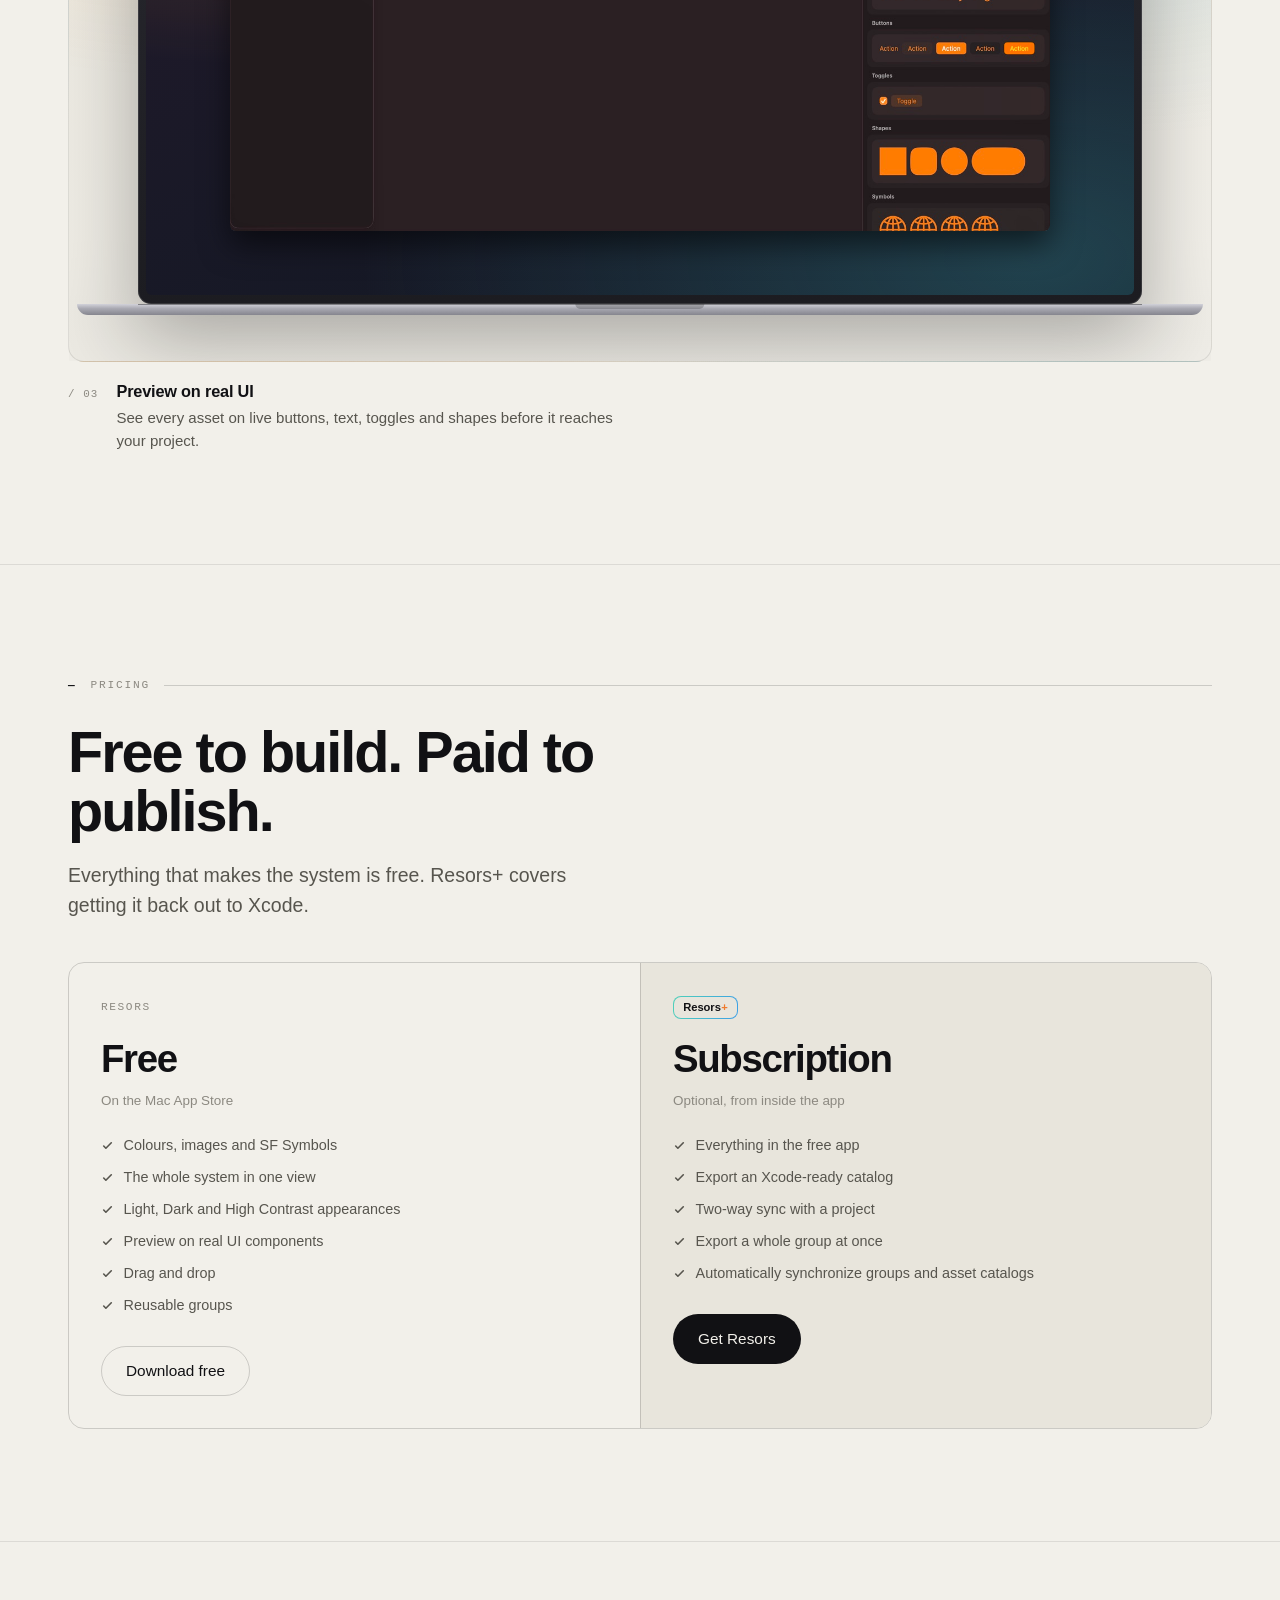
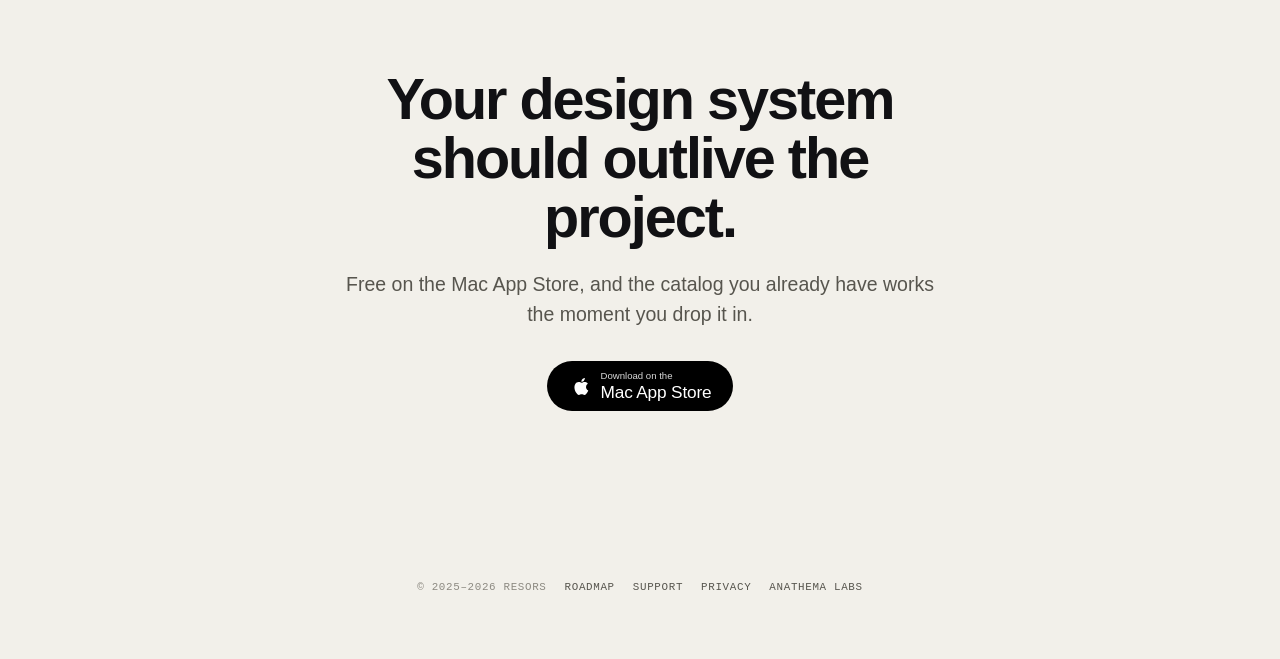
==== commit 68c59f88: "Updated sections" ====
--- a/resors/index.html
+++ b/resors/index.html
@@ -63,6 +63,9 @@
       --plus-mark: #ef7b2e;
       --plus-a: #4fd1b9;
       --plus-b: #3d9fe6;
+      --g-lead:  #2f7fe0;
+      --g-trail: #d1483f;
+      --g-h:     #35b6c9;
       --mono: ui-monospace, SFMono-Regular, "SF Mono", Menlo, monospace;
       --sans: -apple-system, BlinkMacSystemFont, "SF Pro Text", "Helvetica Neue", Helvetica, Arial, sans-serif;
       --maxw: 1200px;
@@ -83,6 +86,9 @@
         --plus-mark: #ff8a3f;
         --plus-a: #56dcc2;
         --plus-b: #4aa9ef;
+        --g-lead:  #4a9bf0;
+        --g-trail: #ff6f61;
+        --g-h:     #3fc9dc;
         --shadow: 0 1px 2px rgba(0,0,0,0.6), 0 14px 36px rgba(0,0,0,0.6);
         --shadow-lg: 0 2px 8px rgba(0,0,0,0.6), 0 34px 80px rgba(0,0,0,0.7);
       }
@@ -491,10 +497,65 @@
     .sym-copy { max-width: 60ch; }
     .sym-copy h3 { font-size: 1.3rem; letter-spacing: -0.02em; }
     .sym-copy p { color: var(--ink2); font-size: 1rem; margin: 0.8rem 0 0; }
-    .sym-shot { display: block; border: 1px solid var(--rule-2); border-radius: 14px;
-                overflow: hidden; background: var(--panel); }
-    .sym-shot img { display: block; width: 100%; height: auto;
-                    aspect-ratio: var(--ar); object-fit: cover; }
+    /* the guide canvas, built rather than screenshot: --l and --t are the
+       leading and trailing margins, and every geometry below is derived from
+       them so the canvas and the text preview always agree. */
+    .sg { --l: 0; --t: 0; --art: 91px; --half: 45.5px;
+          border: 1px solid var(--rule-2); border-radius: 14px;
+          background: var(--panel); overflow: hidden; }
+    .sg-canvas { position: relative; height: 208px; overflow: hidden; background: var(--paper-2); }
+    .sg-h { position: absolute; left: 0; right: 0; height: 0;
+            border-top: 1px solid var(--g-h); opacity: 0.75; }
+    .sg-cap { top: 62px; border-top-style: dashed; }
+    .sg-base { top: 150px; }
+    .sg-ref { position: absolute; top: 0; width: 132px; height: 150px;
+              right: calc(50% + var(--half) + var(--l) * 1px);
+              fill: var(--ink3); opacity: 0.3; transition: right 0.55s ease; }
+    .sg-band { position: absolute; top: 62px; height: 88px;
+               left: calc(50% - var(--half) - var(--l) * 1px);
+               width: calc(var(--art) + (var(--l) + var(--t)) * 1px);
+               background: color-mix(in srgb, var(--g-lead) 10%, transparent);
+               transition: left 0.55s ease, width 0.55s ease; }
+    .sg-art { position: absolute; top: 62px; left: calc(50% - var(--half));
+              width: var(--art); height: 88px; color: var(--ink); }
+    .sg-art svg { display: block; width: 100%; height: 100%; }
+    .sg-sel { position: absolute; top: 55px; left: calc(50% - var(--half) - 8px);
+              width: calc(var(--art) + 16px); height: 102px; border: 1px dashed var(--accent); }
+    .sg-sel i { position: absolute; width: 6px; height: 6px;
+                background: var(--panel); border: 1px solid var(--accent); }
+    .sg-sel i:nth-child(1) { left: -4px; top: -4px; }
+    .sg-sel i:nth-child(2) { right: -4px; top: -4px; }
+    .sg-sel i:nth-child(3) { left: -4px; bottom: -4px; }
+    .sg-sel i:nth-child(4) { right: -4px; bottom: -4px; }
+    .sg-guide { position: absolute; top: 0; bottom: 0; width: 0;
+                border-left: 1px solid currentColor; transition: left 0.55s ease; }
+    .sg-guide i { position: absolute; top: 50%; left: -4.5px; width: 9px; height: 9px;
+                  margin-top: -4.5px; border-radius: 50%; background: currentColor; }
+    .sg-guide b { position: absolute; bottom: 9px; font-weight: 400;
+                  font-family: var(--mono); font-size: 9px; letter-spacing: 0.07em;
+                  text-transform: uppercase; color: currentColor; white-space: nowrap; }
+    .sg-lead { color: var(--g-lead); left: calc(50% - var(--half) - var(--l) * 1px); }
+    .sg-lead b { right: 7px; }
+    .sg-trail { color: var(--g-trail); left: calc(50% + var(--half) + var(--t) * 1px); }
+    .sg-trail b { left: 7px; }
+    .sg-fields { display: flex; gap: 8px; padding: 11px 13px; border-top: 1px solid var(--rule-2);
+                 font-family: var(--mono); font-size: 10px; color: var(--ink3); }
+    .sg-fields span { display: inline-flex; align-items: center; gap: 7px;
+                      border: 1px solid var(--rule-2); border-radius: 7px; padding: 3px 9px; }
+    .sg-fields b { font-weight: 500; color: var(--ink); }
+    .sg-prev { padding: 13px 14px 17px; border-top: 1px solid var(--rule-2); }
+    .sg-prev > span { font-family: var(--mono); font-size: 10px; letter-spacing: 0.1em;
+                      text-transform: uppercase; color: var(--ink3); }
+    .sg-text { margin: 10px 0 0; font-size: 1.06rem; line-height: 2; letter-spacing: -0.01em; }
+    /* overflow:hidden puts the box's bottom edge on the text baseline, so the
+       band spans cap height to baseline exactly as it does on the canvas */
+    .sg-in { display: inline-block; overflow: hidden; height: 0.72em; box-sizing: content-box;
+             padding-left: calc(var(--l) * 0.008em); padding-right: calc(var(--t) * 0.008em);
+             background: color-mix(in srgb, var(--g-lead) 10%, transparent);
+             border-top: 1px dashed var(--g-h); border-bottom: 1px solid var(--g-h);
+             border-left: 1px solid var(--g-lead); border-right: 1px solid var(--g-trail);
+             transition: padding 0.55s ease; }
+    .sg-in svg { display: block; width: 0.746em; height: 0.72em; color: var(--ink); }
     .sym-points { list-style: none; margin: 1.8rem 0 0; padding: 0; }
     .sym-points li { padding: 1.1rem 0; border-top: 1px solid var(--rule-2); }
     .sym-points li:first-child { border-top: 0; padding-top: 0; }
@@ -542,7 +603,8 @@
     .tag--plus { font-family: var(--sans); font-size: 0.7rem; font-weight: 600;
                  letter-spacing: -0.006em; text-transform: none; color: var(--ink);
                  border: 1.5px solid transparent;
-                 background: linear-gradient(var(--panel), var(--panel)) padding-box,
+                 --tag-bg: var(--panel);
+                 background: linear-gradient(var(--tag-bg), var(--tag-bg)) padding-box,
                              linear-gradient(105deg, var(--plus-a), var(--plus-b)) border-box; }
     .tag--plus b { font-weight: 700; color: var(--plus-mark); margin-left: 0.05em; }
     .tag--soon { font-family: var(--mono); font-size: 0.58rem; font-weight: 500; letter-spacing: 0.08em;
@@ -629,17 +691,60 @@
                        font-family: var(--mono); font-size: 0.68rem; letter-spacing: 0.04em;
                        transition: background 0.18s ease, color 0.18s ease, border-color 0.18s ease; }
     .cf-modes button:hover { color: var(--ink); }
+    .cf-modes .mode-soon { margin-left: 0.45rem; padding-left: 0.45rem; font-size: 0.9em;
+                           border-left: 1px solid currentColor; opacity: 0.55; }
     .cf-modes button[aria-pressed="true"] { background: var(--ink); color: var(--paper); border-color: var(--ink); }
 
     /* ---------- screenshots ---------- */
     .shots { display: grid; gap: 5rem; }
     .shot { opacity: 0; transform: translateY(18px); }
     .shot.in { opacity: 1; transform: none; }
-    .plate { border-radius: 14px; overflow: hidden; border: 1px solid var(--rule-2); box-shadow: var(--shadow-lg); background: #141119; }
-    .plate .chrome { height: 30px; display: flex; align-items: center; gap: 7px; padding: 0 12px; background: #1b1722; border-bottom: 1px solid rgba(255,255,255,0.07); }
-    .plate .chrome i { width: 10px; height: 10px; border-radius: 50%; display: block; }
-    .crop { position: relative; aspect-ratio: 1468 / 868; overflow: hidden; line-height: 0; background: #0d0b12; }
-    .crop img { position: absolute; top: -7.604%; left: -4.496%; width: 108.99%; height: 115.21%; display: block; }
+    /* each shot sits on a lit stage, in a machine rather than a fake window */
+    .shot-stage { position: relative; overflow: hidden; border-radius: 16px;
+                  border: 1px solid var(--rule-2); padding: 5% 6% 4%;
+                  background:
+                    radial-gradient(88% 120% at 10% -12%, rgba(224,138,44,0.24), transparent 62%),
+                    radial-gradient(78% 110% at 93% 6%, rgba(62,142,155,0.26), transparent 58%),
+                    linear-gradient(165deg, var(--paper-2), var(--paper)); }
+    @media (prefers-color-scheme: dark) {
+      .shot-stage { background:
+                      radial-gradient(88% 120% at 10% -12%, rgba(224,138,44,0.23), transparent 62%),
+                      radial-gradient(78% 110% at 93% 6%, rgba(62,142,155,0.27), transparent 58%),
+                      linear-gradient(165deg, #1c1c24, #0d0d11); }
+      /* the lid is nearly the colour of the stage in dark, so give it a rim */
+      .mb-lid { box-shadow: inset 0 0 0 1px rgba(255,255,255,0.16); }
+    }
+    .mb { filter: drop-shadow(0 26px 40px rgba(0,0,0,0.30)); }
+    .mb-lid { position: relative; padding: 0.85%; border-radius: 13px;
+              background: linear-gradient(180deg, #2c2c33, #1c1c21);
+              box-shadow: inset 0 0 0 1px rgba(255,255,255,0.11); }
+    .mb-cam { position: absolute; top: 0.3%; left: 50%; transform: translateX(-50%);
+              width: 4px; height: 4px; border-radius: 50%; background: #3d3d46; }
+    .mb-screen { position: relative; aspect-ratio: 16 / 10; overflow: hidden;
+                 border-radius: 6px; line-height: 0;
+                 background:
+                   radial-gradient(120% 95% at 16% 6%, rgba(224,138,44,0.34), transparent 60%),
+                   radial-gradient(110% 95% at 90% 94%, rgba(62,142,155,0.36), transparent 62%),
+                   linear-gradient(158deg, #241a2c, #101823); }
+    /* the app window floats on that desktop rather than filling the display */
+    .mb-win { position: absolute; left: 8.5%; right: 8.5%; top: 10%; aspect-ratio: 1495 / 896;
+              overflow: hidden; border-radius: 6px;
+              box-shadow: 0 14px 30px rgba(0,0,0,0.55); }
+    /* The sources are the window on a white desktop. Measured window bounds are
+       x 48..1551, y 34..936 of 1600x1000; the image is scaled a little past that
+       and centred, so the window bleeds off every edge and no desktop shows. */
+    .mb-win img { position: absolute; display: block; width: 107.6%; height: auto;
+                  left: -3.77%; top: -4.43%; }
+    .mb-foot { position: relative; width: 112%; margin: 0 -6%; padding-bottom: 1.15%;
+               border-radius: 0 0 11px 11px;
+               background: linear-gradient(180deg, #d2d2d9 0%, #a8a8b1 42%, #85858e 100%); }
+    .mb-foot::before { content: ""; position: absolute; top: 0; left: 5.4%; right: 5.4%;
+                       height: 1px; background: rgba(0,0,0,0.38); }
+    .mb-foot i { position: absolute; top: 0; bottom: 52%; left: 50%; transform: translateX(-50%);
+                 width: 11.5%; border-radius: 0 0 7px 7px; background: rgba(0,0,0,0.20); }
+    @media (prefers-color-scheme: dark) {
+      .mb-foot { background: linear-gradient(180deg, #9d9da6 0%, #70707a 42%, #4f4f58 100%); }
+    }
     .shot-cap { display: flex; gap: 18px; align-items: baseline; margin-top: 1.2rem; }
     .shot-cap .n { font-family: var(--mono); font-size: 0.68rem; color: var(--ink3); letter-spacing: 0.1em; flex-shrink: 0; }
     .shot-cap p { margin: 0.3rem 0 0; color: var(--ink2); font-size: 0.94rem; max-width: 62ch; }
@@ -650,7 +755,10 @@
     .plan { padding: 2rem; }
     .plan + .plan { border-left: 1px solid var(--rule); }
     @media (max-width: 760px) { .plan + .plan { border-left: 0; border-top: 1px solid var(--rule); } }
-    .plan .pn { font-family: var(--mono); font-size: 0.7rem; letter-spacing: 0.14em; text-transform: uppercase; color: var(--ink3); }
+    .plan .pn { display: flex; align-items: center; min-height: 26px;
+               font-family: var(--mono); font-size: 0.7rem; letter-spacing: 0.14em;
+               text-transform: uppercase; color: var(--ink3); }
+    .plan.hi .tag--plus { --tag-bg: var(--paper-2); }
     .plan .pp { font-size: 2.4rem; font-weight: 700; letter-spacing: -0.035em; margin: 0.6rem 0 0.2rem; }
     .plan .ps { color: var(--ink3); font-size: 0.84rem; margin-bottom: 1.5rem; }
     .plan ul { list-style: none; margin: 0 0 1.8rem; padding: 0; display: grid; gap: 0.65rem; }
@@ -841,10 +949,27 @@
                 </li>
               </ul>
           </div>
-          <picture class="sym-shot" style="--ar:0.7525">
-                <source srcset="images/shots/symbol-guides@dark.png" media="(prefers-color-scheme: dark)">
-                <img src="images/shots/symbol-guides.png" width="906" height="1204" loading="lazy" alt="The Resors symbol guide editor: leading and trailing margins shown against cap height and baseline" />
-              </picture>
+          <div class="sg" data-sg>
+            <div class="pane-hd"><span>Symbol guides</span><span data-sg-mode>Match Content</span></div>
+            <div class="sg-canvas" aria-hidden="true">
+              <span class="sg-h sg-cap"></span>
+              <span class="sg-h sg-base"></span>
+              <svg class="sg-ref" viewBox="0 0 132 150" aria-hidden="true"><text x="130" y="150" text-anchor="end" font-size="122" font-family="-apple-system, BlinkMacSystemFont, Helvetica, Arial, sans-serif" fill="currentColor">A</text></svg>
+              <span class="sg-band"></span>
+              <span class="sg-art"><svg viewBox="3.4 3 17.2 16.6" fill="currentColor" aria-hidden="true"><path d="m12 3 2.6 5.6 6 .8-4.4 4.2 1.1 6-5.3-3-5.3 3 1.1-6L3.4 9.4l6-.8z"/></svg></span>
+              <span class="sg-sel"><i></i><i></i><i></i><i></i></span>
+              <span class="sg-guide sg-lead"><i></i><b>Leading</b></span>
+              <span class="sg-guide sg-trail"><i></i><b>Trailing</b></span>
+            </div>
+            <div class="sg-fields">
+              <span>Leading <b data-sg-lead>0</b></span>
+              <span>Trailing <b data-sg-trail>0</b></span>
+            </div>
+            <div class="sg-prev">
+              <span>Preview</span>
+              <p class="sg-text">The quick brown fox jumps<span class="sg-in"><svg viewBox="3.4 3 17.2 16.6" fill="currentColor" aria-hidden="true"><path d="m12 3 2.6 5.6 6 .8-4.4 4.2 1.1 6-5.3-3-5.3 3 1.1-6L3.4 9.4l6-.8z"/></svg></span>over the lazy dog</p>
+            </div>
+          </div>
         </div>
       </div>
     </section>
@@ -1020,7 +1145,7 @@
           <article class="ship-card">
             <div class="card-hd"><span class="cap">Export</span><span class="tag tag--plus">Resors<b>+</b></span></div>
             <h3>One action, the whole group</h3>
-            <p>Select one asset or an entire group and write a catalog Xcode reads directly. Every appearance, colour space and symbol margin is written for you in a single pass. No folder plumbing, no hand-edited JSON.</p>
+            <p>Select one asset or an entire group and write a catalog Xcode reads directly. Appearances, colour spaces and symbol margins all land intact in one pass, with no folder plumbing and no JSON to hand-edit.</p>
             <div class="ex" aria-hidden="true">
               <div class="ex-box">
                 <div class="ex-hd">
@@ -1040,8 +1165,8 @@
           </article>
           <article class="ship-card">
             <div class="card-hd"><span class="cap">Sync</span><span class="tag tag--plus">Resors<b>+</b></span></div>
-            <h3>Connect once, then stop thinking about it</h3>
-            <p>Point Resors at the project&rsquo;s catalog and the wire stays up. An edit you save is written straight into the catalog; anything that lands in Xcode, whether a teammate&rsquo;s commit or a value typed into the JSON, comes back into Resors, validated on the way in. No re-export, no drag and drop, no second copy to keep straight.</p>
+            <h3>Pair once, then sync on your word</h3>
+            <p>A group is paired with one asset catalog and stays paired with it. Sync runs when you launch it, never behind your back, and a single pass covers the lot: whatever landed in Xcode comes in, validated on the way; your edits go out to the catalog; and anything that diverged on both sides is settled by the rule you set. No re-export, no drag and drop, no second copy to keep straight.</p>
             <div class="sync-wire" aria-hidden="true">
               <div class="sw-end"><b>Resors</b><em>Your system</em></div>
               <div class="sw-lanes">
@@ -1051,15 +1176,15 @@
               <div class="sw-end"><b>.xcassets</b><em>The project</em></div>
             </div>
             <div class="sw-note">
-              <span>Connect once</span><span>Both directions</span><span>Validated on import</span><span>No re-export</span>
+              <span>One group, one catalog</span><span>You choose when it runs</span><span>Imports and exports</span><span>Conflicts settled for you</span>
             </div>
           </article>
         </div>
         <div class="cf">
           <div class="cf-copy">
-            <div class="card-hd"><span class="cap">Conflicts</span><span class="tag tag--soon">Coming &middot; v1.4</span></div>
+            <div class="card-hd"><span class="cap">Conflicts</span><span class="tag tag--plus">Resors<b>+</b></span></div>
             <h3>Both sides moved? The rule decides</h3>
-            <p>Sync will not stop to interrogate you. Set how divergence is settled for a connected project and Resors applies it as it runs, asset by asset. You step in only when you have asked to.</p>
+            <p>Sync will not stop to interrogate you. Set how divergence is settled for a paired group and Resors applies it as the sync runs, asset by asset. Keeping Resors, keeping Xcode and keeping the newest edit all work today. Handing the call back to you, asset by asset, arrives in v1.4.</p>
           </div>
           <div class="cf-demo" data-cf data-mode="newest">
             <div class="cf-conflict">
@@ -1081,7 +1206,7 @@
               <button type="button" data-cf-mode="resors" aria-pressed="false">Resors wins</button>
               <button type="button" data-cf-mode="xcode" aria-pressed="false">Xcode wins</button>
               <button type="button" data-cf-mode="newest" aria-pressed="true">Newest wins</button>
-              <button type="button" data-cf-mode="ask" aria-pressed="false">Ask me</button>
+              <button type="button" data-cf-mode="ask" aria-pressed="false">Ask me<span class="mode-soon">v1.4</span></button>
             </div>
           </div>
         </div>
@@ -1094,15 +1219,36 @@
         <div class="stage-head"><span class="num">&mdash;</span><span>The app</span><span class="line"></span></div>
         <div class="shots">
           <figure class="shot" style="margin:0">
-            <div class="plate"><div class="chrome"><i style="background:#ff5f57"></i><i style="background:#febc2e"></i><i style="background:#28c840"></i></div><div class="crop"><img src="images/shots/shot-organize.jpg" alt="Resors showing colour assets in a grid with groups in the sidebar" loading="lazy" width="1600" height="1000" /></div></div>
+            <div class="shot-stage">
+              <div class="mb">
+                <div class="mb-lid"><span class="mb-cam"></span>
+                  <div class="mb-screen"><div class="mb-win"><img src="images/shots/shot-organize.jpg" alt="Resors showing colour assets in a grid with groups in the sidebar" loading="lazy" width="1600" height="1000" /></div></div>
+                </div>
+                <div class="mb-foot"><i></i></div>
+              </div>
+            </div>
             <figcaption class="shot-cap"><span class="n">/ 01</span><div><h3>Reusable groups</h3><p>Sort assets into system and custom groups, then export, duplicate or manage a whole selection at once.</p></div></figcaption>
           </figure>
           <figure class="shot" style="margin:0">
-            <div class="plate"><div class="chrome"><i style="background:#ff5f57"></i><i style="background:#febc2e"></i><i style="background:#28c840"></i></div><div class="crop"><img src="images/shots/shot-editor.jpg" alt="The Resors colour editor showing appearances, colour space, hex value and opacity" loading="lazy" width="1600" height="1000" /></div></div>
+            <div class="shot-stage">
+              <div class="mb">
+                <div class="mb-lid"><span class="mb-cam"></span>
+                  <div class="mb-screen"><div class="mb-win"><img src="images/shots/shot-editor.jpg" alt="The Resors colour editor showing appearances, colour space, hex value and opacity" loading="lazy" width="1600" height="1000" /></div></div>
+                </div>
+                <div class="mb-foot"><i></i></div>
+              </div>
+            </div>
             <figcaption class="shot-cap"><span class="n">/ 02</span><div><h3>Exact values</h3><p>Each appearance with HEX, RGB and Float components plus an explicit colour space, so what you set is what renders.</p></div></figcaption>
           </figure>
           <figure class="shot" style="margin:0">
-            <div class="plate"><div class="chrome"><i style="background:#ff5f57"></i><i style="background:#febc2e"></i><i style="background:#28c840"></i></div><div class="crop"><img src="images/shots/shot-preview.jpg" alt="Resors previewing a colour applied to real buttons, text, toggles and shapes" loading="lazy" width="1600" height="1000" /></div></div>
+            <div class="shot-stage">
+              <div class="mb">
+                <div class="mb-lid"><span class="mb-cam"></span>
+                  <div class="mb-screen"><div class="mb-win"><img src="images/shots/shot-preview.jpg" alt="Resors previewing a colour applied to real buttons, text, toggles and shapes" loading="lazy" width="1600" height="1000" /></div></div>
+                </div>
+                <div class="mb-foot"><i></i></div>
+              </div>
+            </div>
             <figcaption class="shot-cap"><span class="n">/ 03</span><div><h3>Preview on real UI</h3><p>See every asset on live buttons, text, toggles and shapes before it reaches your project.</p></div></figcaption>
           </figure>
         </div>
@@ -1127,13 +1273,13 @@
               <li><svg width="13" height="13" viewBox="0 0 24 24" fill="none" stroke="currentColor" stroke-width="3" stroke-linecap="round" stroke-linejoin="round"><path d="m5 13 4 4L19 7"/></svg>The whole system in one view</li>
               <li><svg width="13" height="13" viewBox="0 0 24 24" fill="none" stroke="currentColor" stroke-width="3" stroke-linecap="round" stroke-linejoin="round"><path d="m5 13 4 4L19 7"/></svg>Light, Dark and High Contrast appearances</li>
               <li><svg width="13" height="13" viewBox="0 0 24 24" fill="none" stroke="currentColor" stroke-width="3" stroke-linecap="round" stroke-linejoin="round"><path d="m5 13 4 4L19 7"/></svg>Preview on real UI components</li>
-              <li><svg width="13" height="13" viewBox="0 0 24 24" fill="none" stroke="currentColor" stroke-width="3" stroke-linecap="round" stroke-linejoin="round"><path d="m5 13 4 4L19 7"/></svg>Drag and drop import with validation</li>
+              <li><svg width="13" height="13" viewBox="0 0 24 24" fill="none" stroke="currentColor" stroke-width="3" stroke-linecap="round" stroke-linejoin="round"><path d="m5 13 4 4L19 7"/></svg>Drag and drop</li>
               <li><svg width="13" height="13" viewBox="0 0 24 24" fill="none" stroke="currentColor" stroke-width="3" stroke-linecap="round" stroke-linejoin="round"><path d="m5 13 4 4L19 7"/></svg>Reusable groups</li>
             </ul>
             <a class="button ghost" href="https://apps.apple.com/app/resors/id6748361802">Download free</a>
           </div>
           <div class="plan hi">
-            <span class="pn">Resors+</span>
+            <span class="pn"><span class="tag tag--plus">Resors<b>+</b></span></span>
             <div class="pp">Subscription</div>
             <div class="ps">Optional, from inside the app</div>
             <ul>
@@ -1141,7 +1287,7 @@
               <li><svg width="13" height="13" viewBox="0 0 24 24" fill="none" stroke="currentColor" stroke-width="3" stroke-linecap="round" stroke-linejoin="round"><path d="m5 13 4 4L19 7"/></svg>Export an Xcode-ready catalog</li>
               <li><svg width="13" height="13" viewBox="0 0 24 24" fill="none" stroke="currentColor" stroke-width="3" stroke-linecap="round" stroke-linejoin="round"><path d="m5 13 4 4L19 7"/></svg>Two-way sync with a project</li>
               <li><svg width="13" height="13" viewBox="0 0 24 24" fill="none" stroke="currentColor" stroke-width="3" stroke-linecap="round" stroke-linejoin="round"><path d="m5 13 4 4L19 7"/></svg>Export a whole group at once</li>
-              <li><svg width="13" height="13" viewBox="0 0 24 24" fill="none" stroke="currentColor" stroke-width="3" stroke-linecap="round" stroke-linejoin="round"><path d="m5 13 4 4L19 7"/></svg>Conflict-resolution modes, coming soon</li>
+              <li><svg width="13" height="13" viewBox="0 0 24 24" fill="none" stroke="currentColor" stroke-width="3" stroke-linecap="round" stroke-linejoin="round"><path d="m5 13 4 4L19 7"/></svg>Automatically synchronize groups and asset catalogs</li>
             </ul>
             <a class="button" href="https://apps.apple.com/app/resors/id6748361802">Get Resors</a>
           </div>
@@ -1336,6 +1482,36 @@
       f();
     })();
 
+    /* ---------- symbol guides: walk the margins while the panel is in view ---------- */
+    (function () {
+      var sg = document.querySelector('[data-sg]');
+      if (!sg) return;
+      var states = [['Match Content', 0, 0], ['Leading nudged', 34, 0], ['Both wide', 26, 26]];
+      var name = sg.querySelector('[data-sg-mode]');
+      var lead = sg.querySelector('[data-sg-lead]');
+      var trail = sg.querySelector('[data-sg-trail]');
+      var i = 0, timer = null;
+      var still = window.matchMedia('(prefers-reduced-motion: reduce)');
+      function put(s) {
+        sg.style.setProperty('--l', s[1]);
+        sg.style.setProperty('--t', s[2]);
+        name.textContent = s[0];
+        lead.textContent = s[1];
+        trail.textContent = s[2];
+      }
+      function start() {
+        if (timer || still.matches) return;
+        timer = setInterval(function () { i = (i + 1) % states.length; put(states[i]); }, 2800);
+      }
+      function stop() { clearInterval(timer); timer = null; }
+      put(states[0]);
+      if ('IntersectionObserver' in window) {
+        new IntersectionObserver(function (en) {
+          en[0].isIntersecting ? start() : stop();
+        }, { threshold: 0.3 }).observe(sg);
+      } else { start(); }
+    })();
+
     /* ---------- ship: conflict-resolution modes ---------- */
     (function () {
       var demo = document.querySelector('[data-cf]');
@@ -1346,7 +1522,7 @@
         resors: 'Your system is the source of truth. The catalog is rewritten to match Resors and the sync moves on.',
         xcode: 'The project wins. Whatever is committed in Xcode comes back into Resors, so a hand edit is never lost.',
         newest: 'The most recent edit wins, whichever side made it. Here that is Resors, at 14:22.',
-        ask: 'Held for review. Both values are kept until you choose, and every other asset still syncs.'
+        ask: 'Coming in v1.4. Both values are held until you choose, and every other asset still syncs.'
       };
       btns.forEach(function (b) {
         b.addEventListener('click', function () {
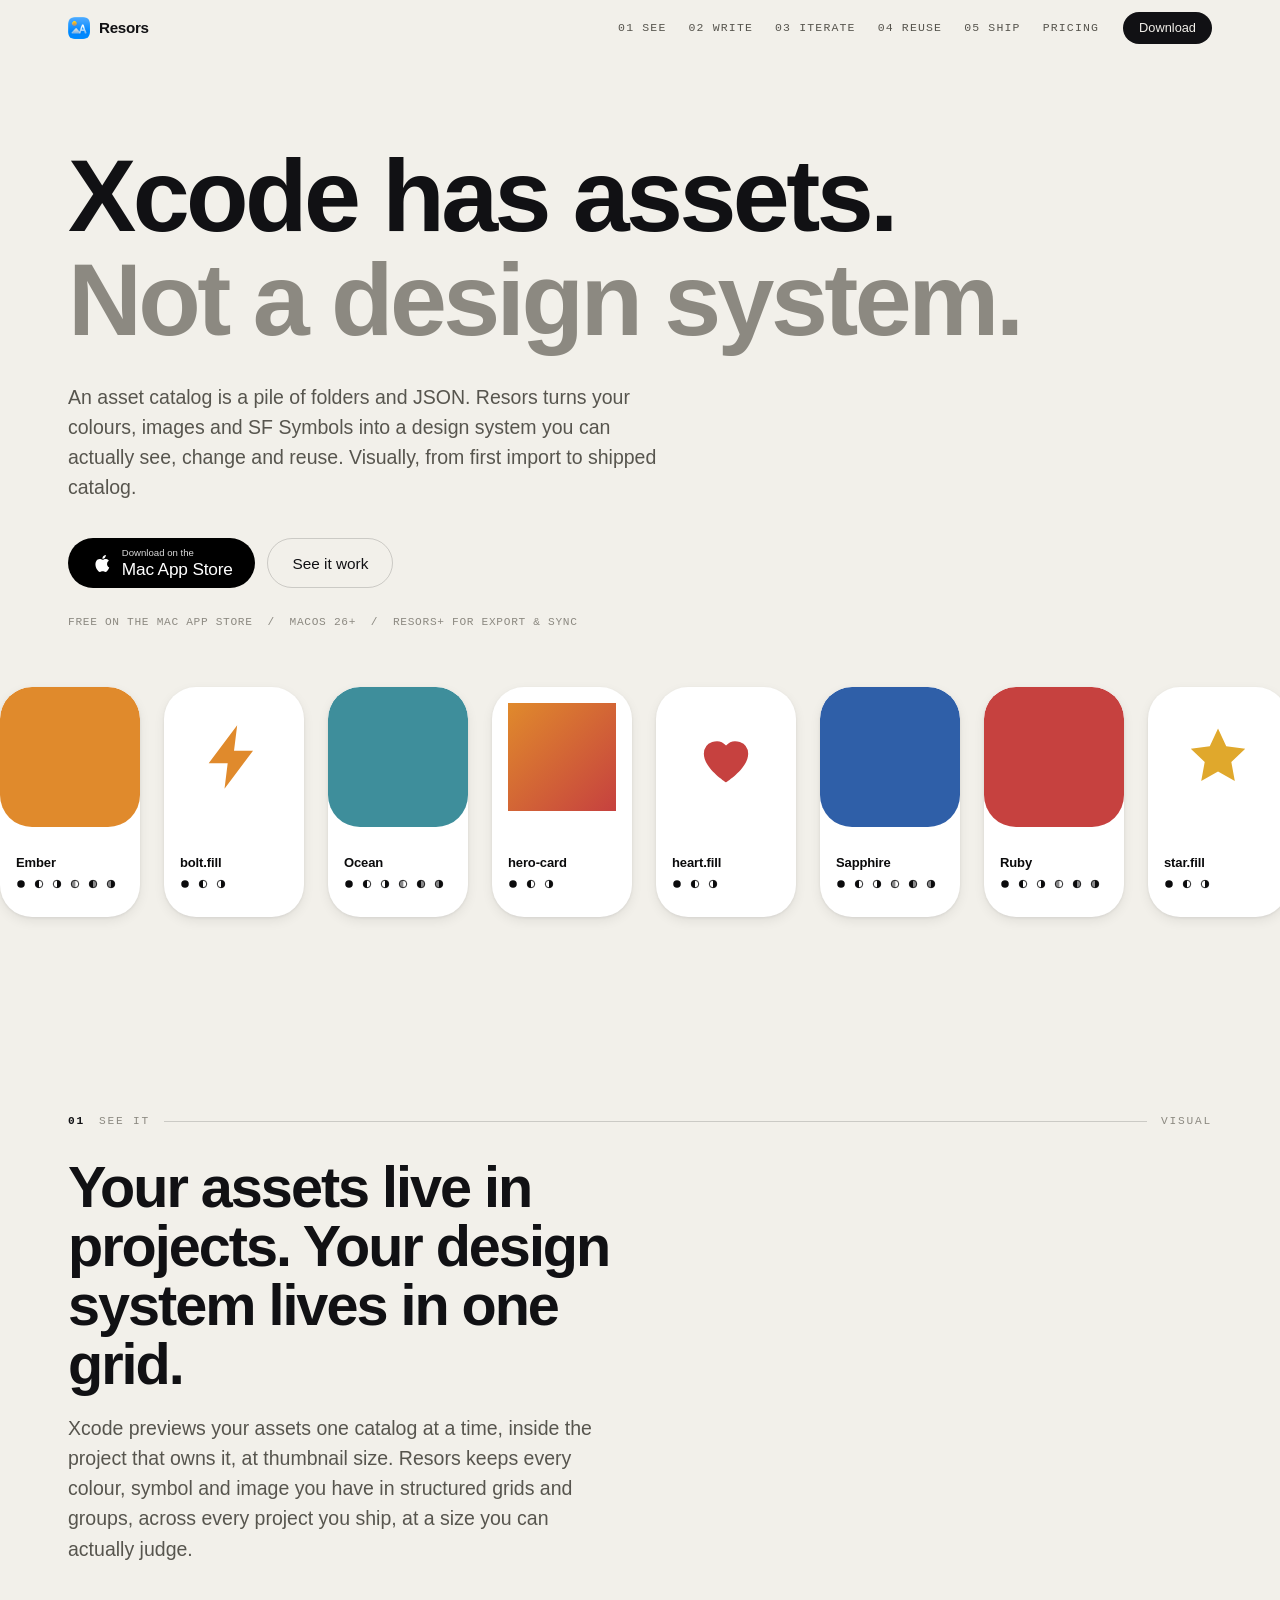
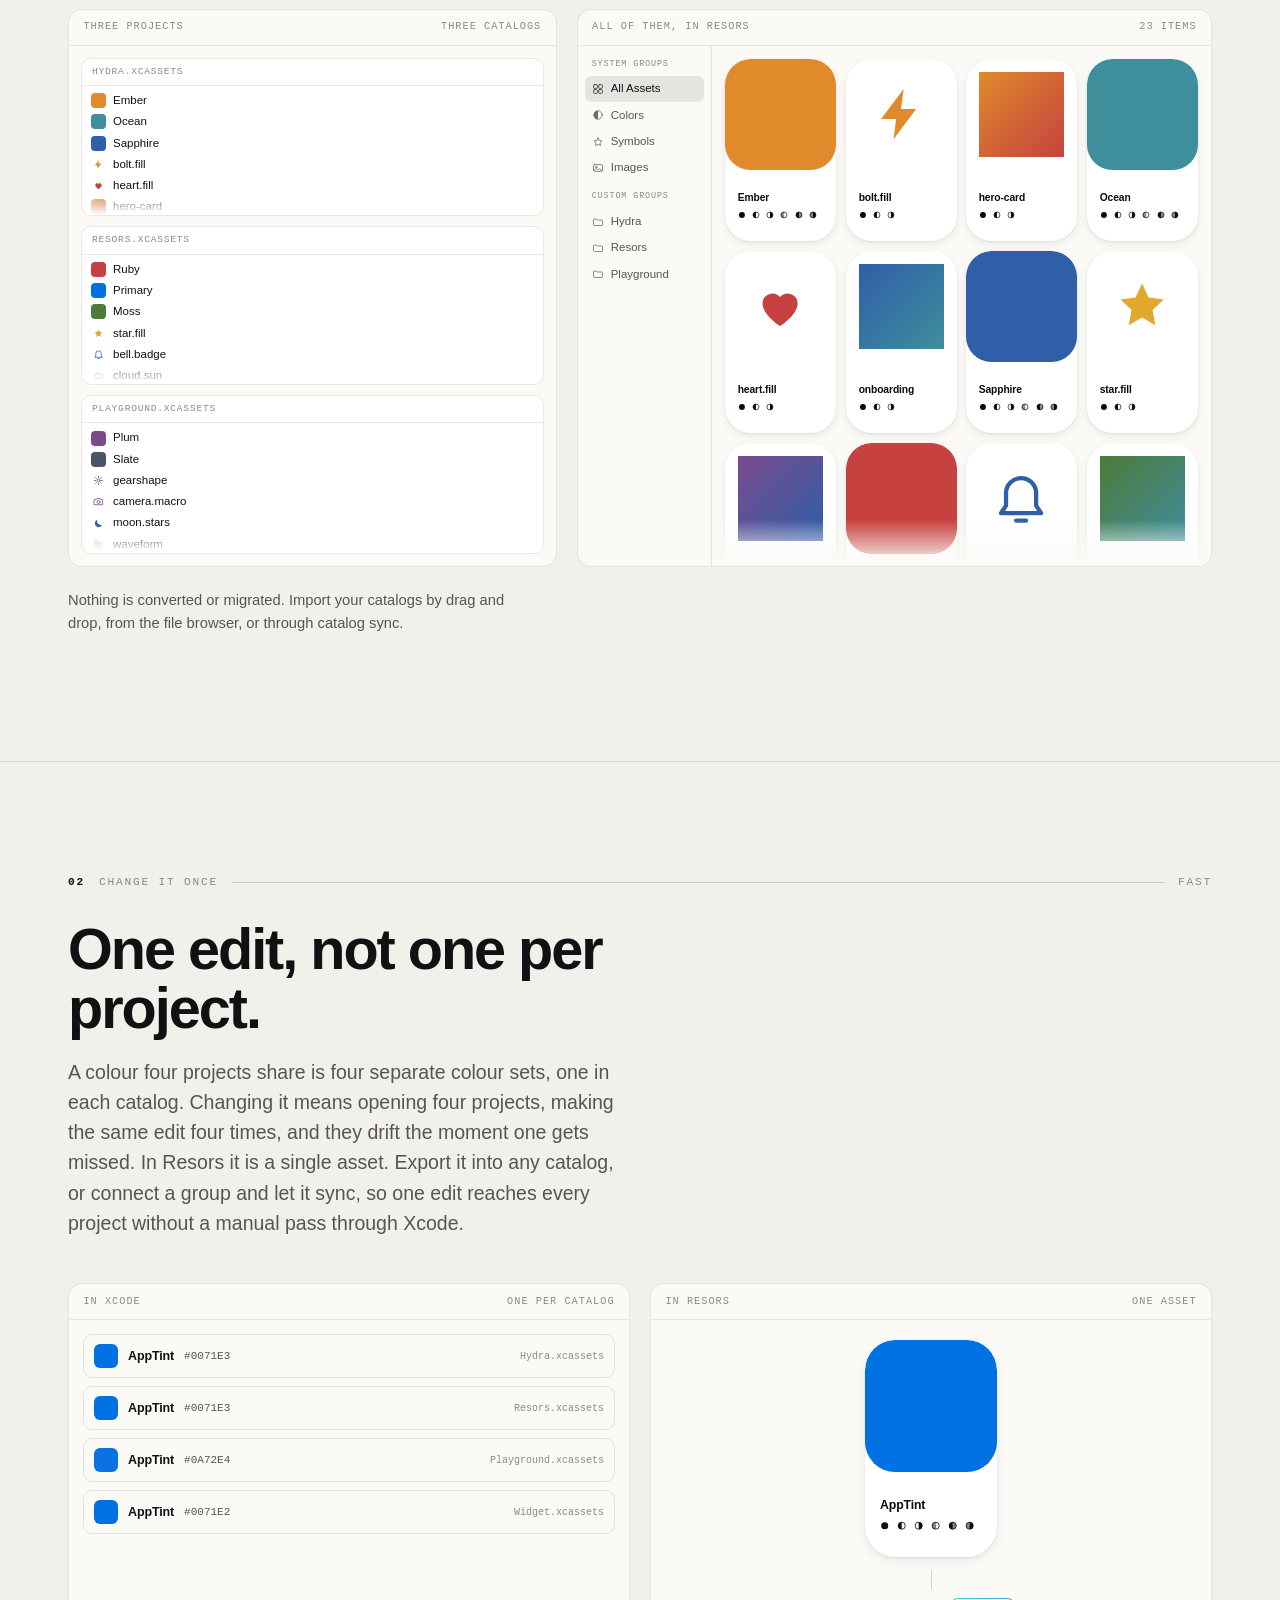
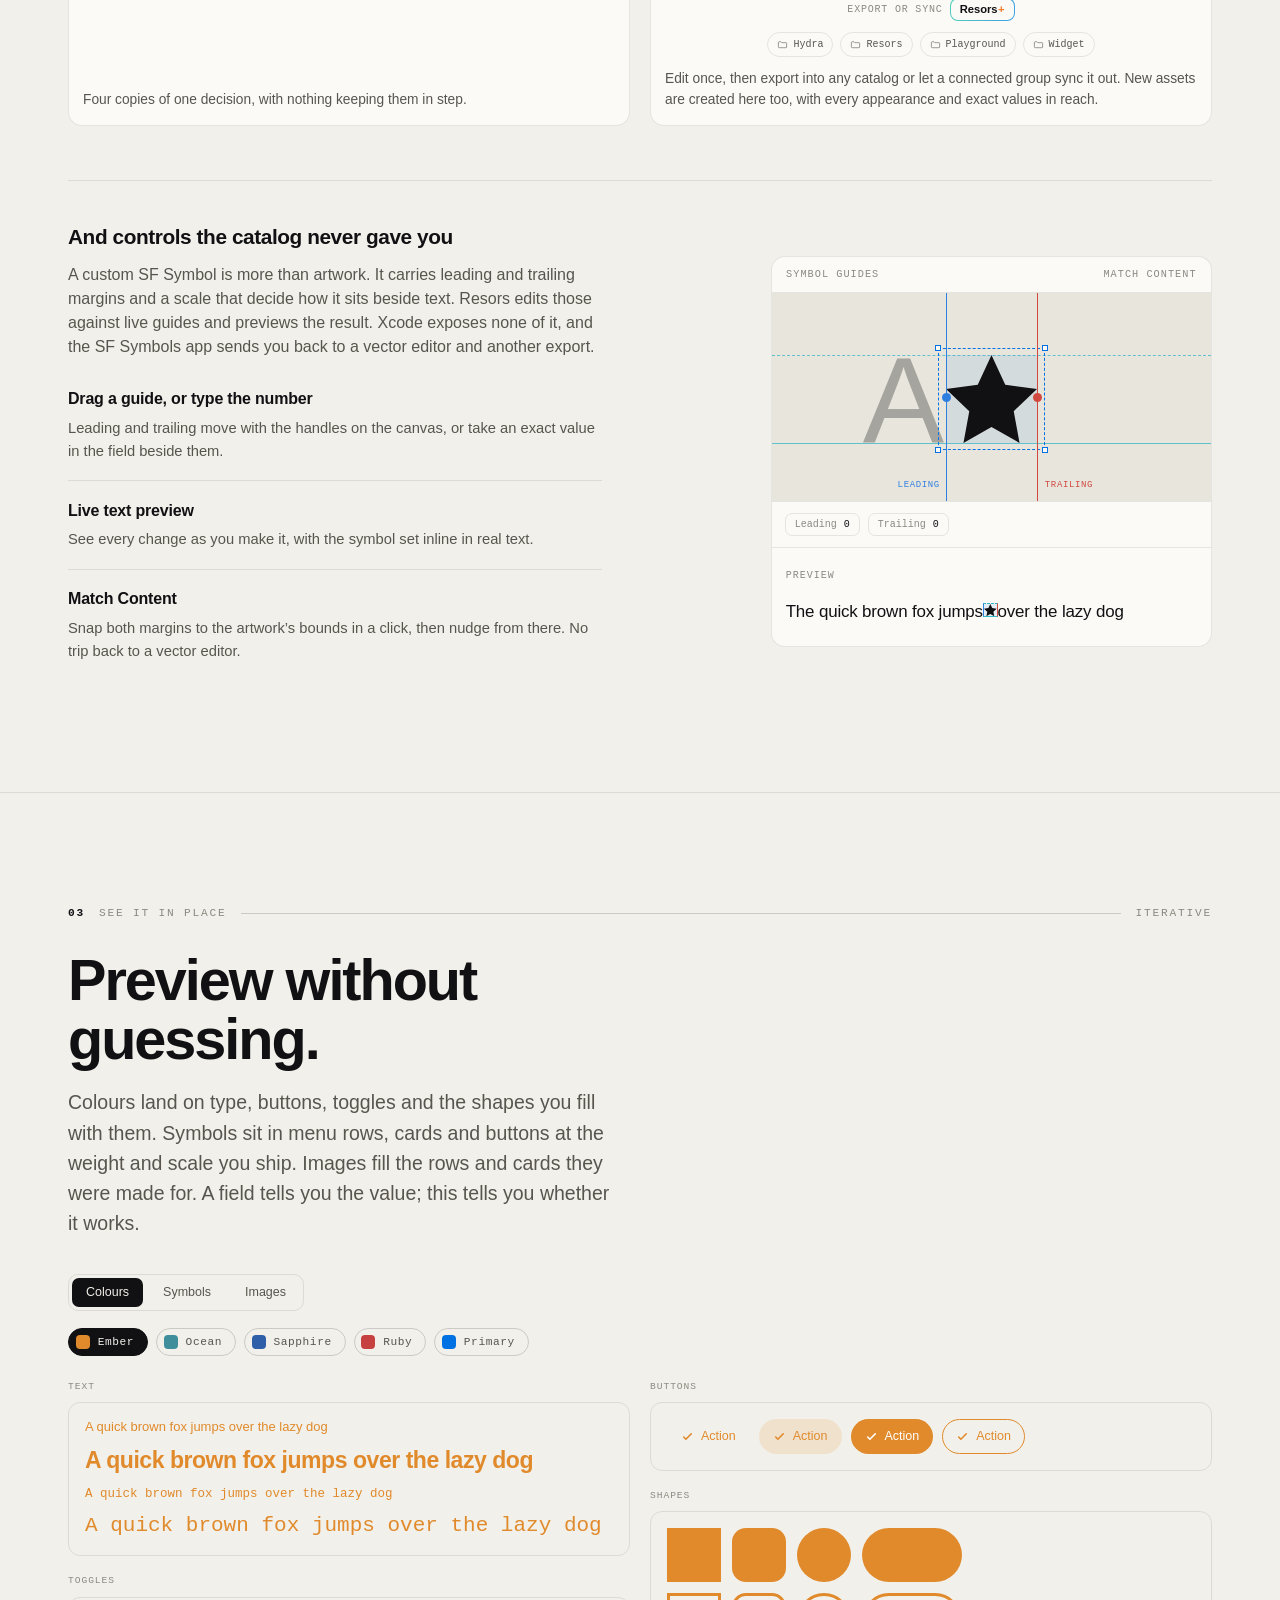
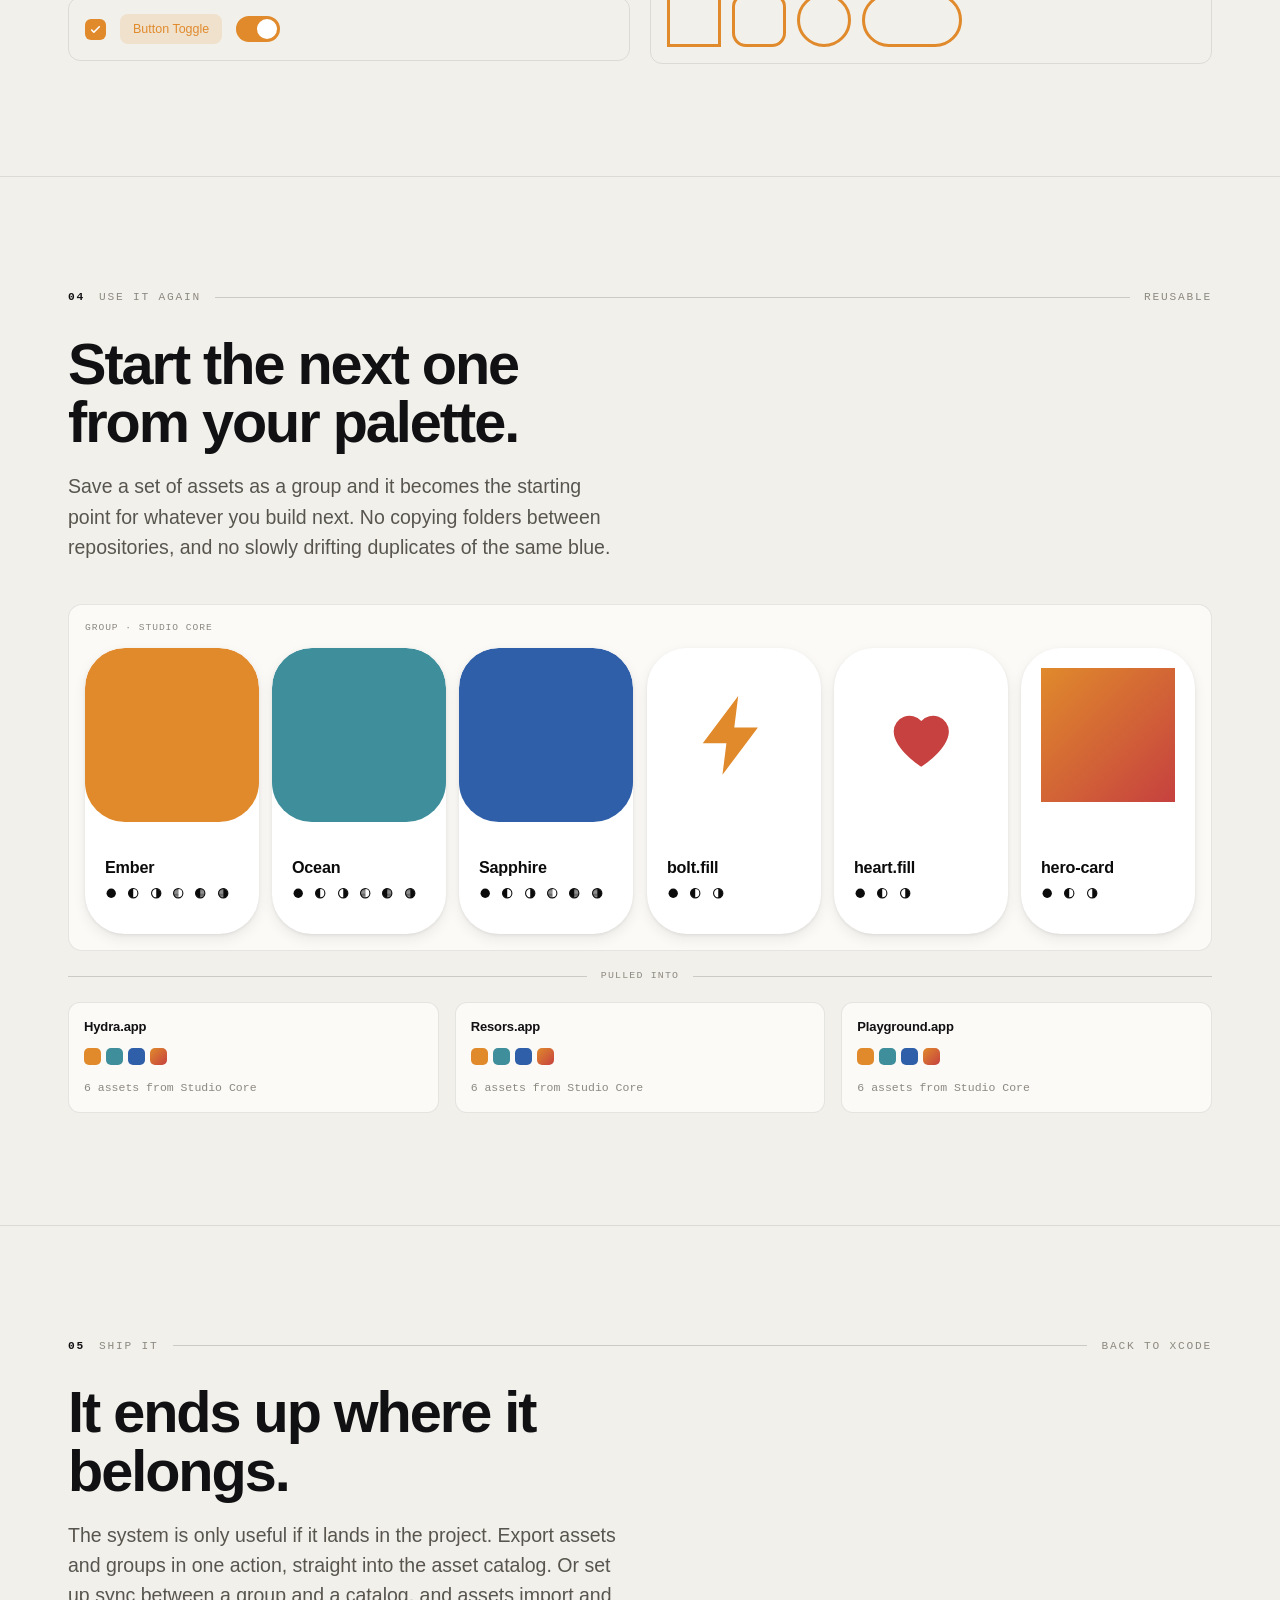
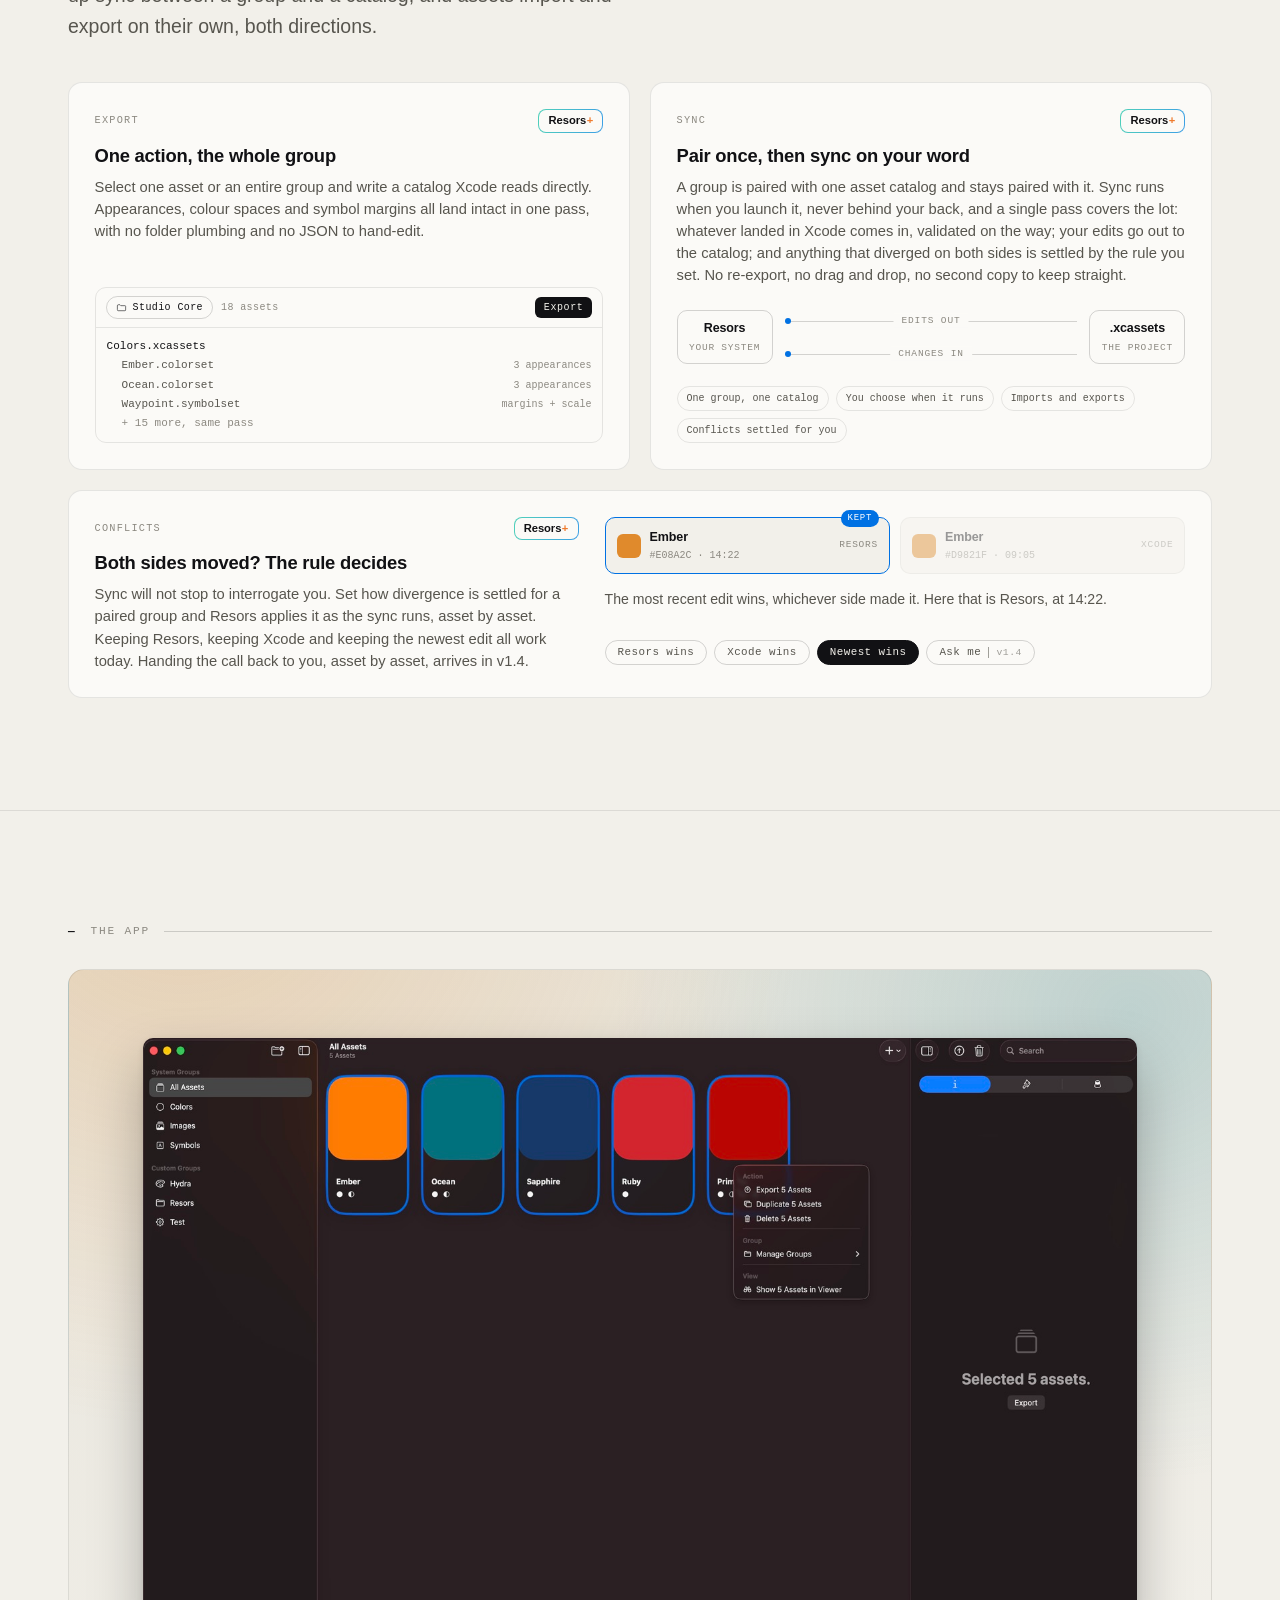
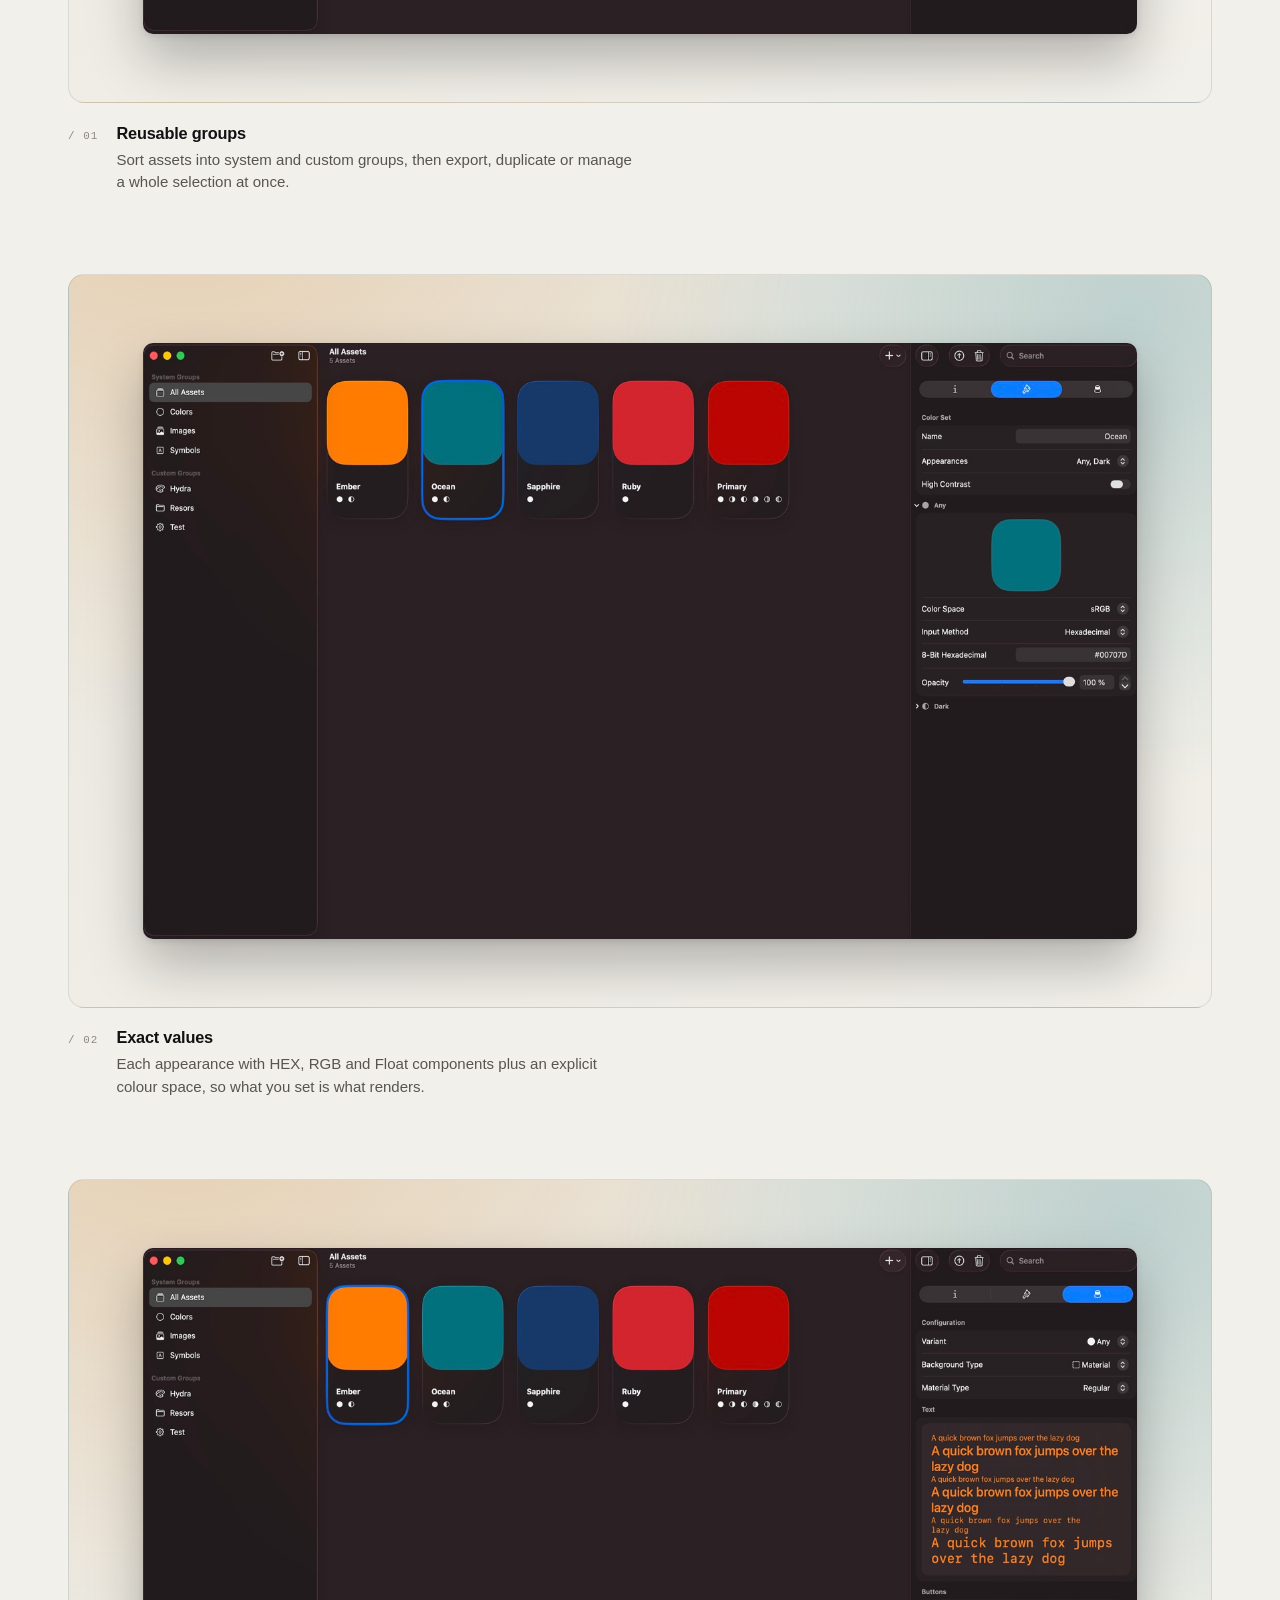
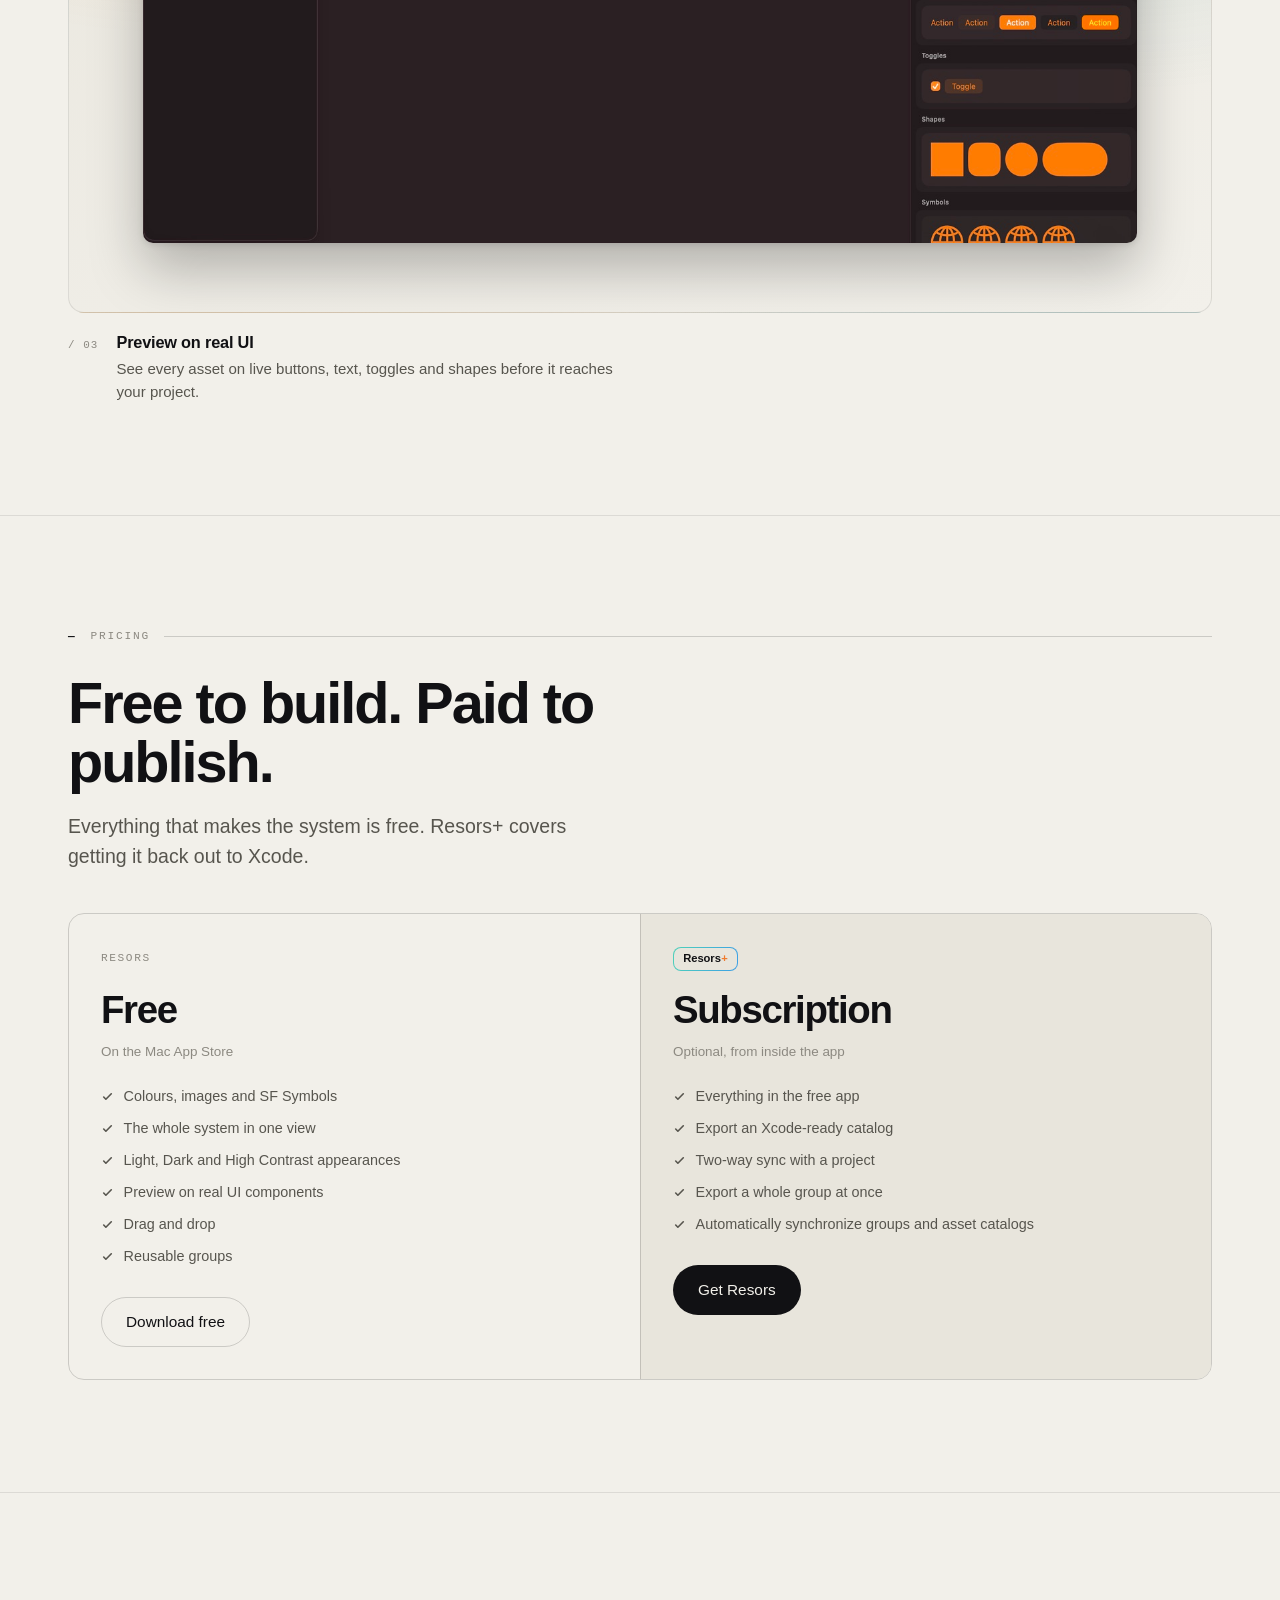
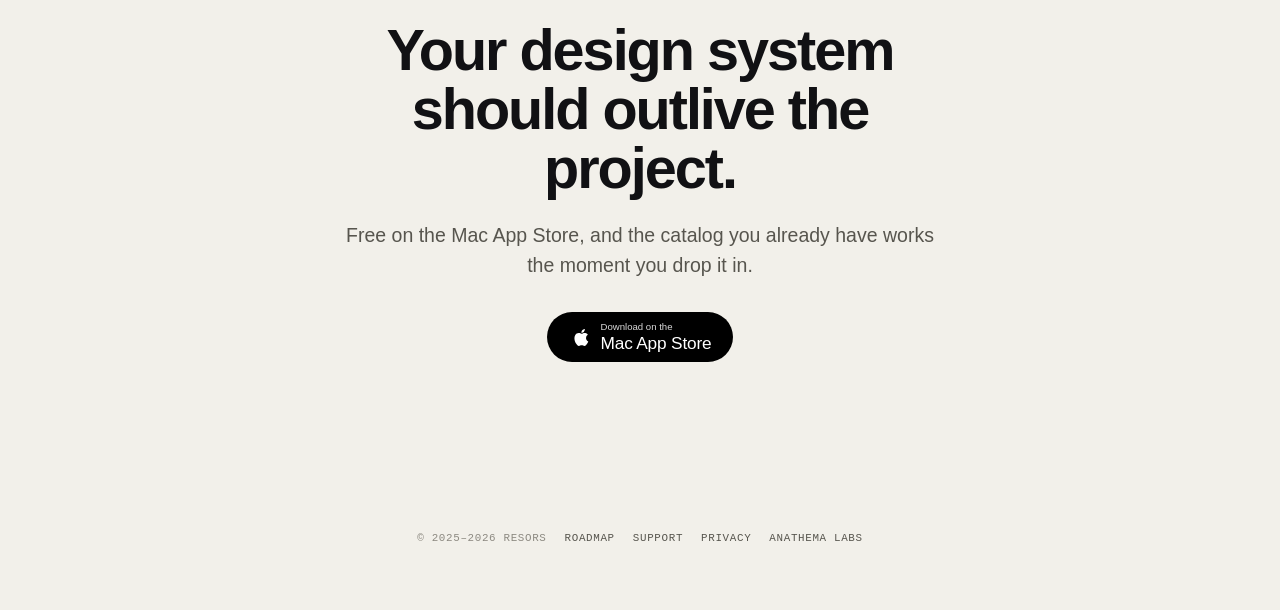
==== commit c45faa13: "Updated screenshot frames" ====
--- a/resors/index.html
+++ b/resors/index.html
@@ -398,7 +398,8 @@
     .pv-switch::after { content: ""; position: absolute; top: 3px; right: 3px;
                         width: 20px; height: 20px; border-radius: 50%; background: #fff; }
 
-    .pv-shapes { display: grid; grid-template-columns: 54px 54px 54px minmax(0, 1fr); gap: 11px; }
+    /* the capsule is about twice the square's width in the app, not the whole row */
+    .pv-shapes { display: grid; grid-template-columns: 54px 54px 54px minmax(0, 100px); gap: 11px; }
     .pv-shape { height: 54px; background: var(--pv); }
     .pv-shape--sq { border-radius: 0; }
     .pv-shape--rs { border-radius: 14px; }
@@ -701,7 +702,7 @@
     .shot.in { opacity: 1; transform: none; }
     /* each shot sits on a lit stage, in a machine rather than a fake window */
     .shot-stage { position: relative; overflow: hidden; border-radius: 16px;
-                  border: 1px solid var(--rule-2); padding: 5% 6% 4%;
+                  border: 1px solid var(--rule-2); padding: 6% 6.5%;
                   background:
                     radial-gradient(88% 120% at 10% -12%, rgba(224,138,44,0.24), transparent 62%),
                     radial-gradient(78% 110% at 93% 6%, rgba(62,142,155,0.26), transparent 58%),
@@ -711,40 +712,20 @@
                       radial-gradient(88% 120% at 10% -12%, rgba(224,138,44,0.23), transparent 62%),
                       radial-gradient(78% 110% at 93% 6%, rgba(62,142,155,0.27), transparent 58%),
                       linear-gradient(165deg, #1c1c24, #0d0d11); }
-      /* the lid is nearly the colour of the stage in dark, so give it a rim */
-      .mb-lid { box-shadow: inset 0 0 0 1px rgba(255,255,255,0.16); }
     }
-    .mb { filter: drop-shadow(0 26px 40px rgba(0,0,0,0.30)); }
-    .mb-lid { position: relative; padding: 0.85%; border-radius: 13px;
-              background: linear-gradient(180deg, #2c2c33, #1c1c21);
-              box-shadow: inset 0 0 0 1px rgba(255,255,255,0.11); }
-    .mb-cam { position: absolute; top: 0.3%; left: 50%; transform: translateX(-50%);
-              width: 4px; height: 4px; border-radius: 50%; background: #3d3d46; }
-    .mb-screen { position: relative; aspect-ratio: 16 / 10; overflow: hidden;
-                 border-radius: 6px; line-height: 0;
-                 background:
-                   radial-gradient(120% 95% at 16% 6%, rgba(224,138,44,0.34), transparent 60%),
-                   radial-gradient(110% 95% at 90% 94%, rgba(62,142,155,0.36), transparent 62%),
-                   linear-gradient(158deg, #241a2c, #101823); }
-    /* the app window floats on that desktop rather than filling the display */
-    .mb-win { position: absolute; left: 8.5%; right: 8.5%; top: 10%; aspect-ratio: 1495 / 896;
-              overflow: hidden; border-radius: 6px;
-              box-shadow: 0 14px 30px rgba(0,0,0,0.55); }
+    /* the shot itself on the stage: no frame, just the window and its shadow */
+    .shot-win { position: relative; aspect-ratio: 1495 / 896; overflow: hidden;
+                border-radius: 10px; line-height: 0;
+                box-shadow: 0 2px 6px rgba(0,0,0,0.10), 0 26px 54px rgba(0,0,0,0.26); }
+    @media (prefers-color-scheme: dark) {
+      .shot-win { box-shadow: 0 2px 8px rgba(0,0,0,0.5), 0 26px 60px rgba(0,0,0,0.6); }
+    }
     /* The sources are the window on a white desktop. Measured window bounds are
        x 48..1551, y 34..936 of 1600x1000; the image is scaled a little past that
        and centred, so the window bleeds off every edge and no desktop shows. */
-    .mb-win img { position: absolute; display: block; width: 107.6%; height: auto;
-                  left: -3.77%; top: -4.43%; }
-    .mb-foot { position: relative; width: 112%; margin: 0 -6%; padding-bottom: 1.15%;
-               border-radius: 0 0 11px 11px;
-               background: linear-gradient(180deg, #d2d2d9 0%, #a8a8b1 42%, #85858e 100%); }
-    .mb-foot::before { content: ""; position: absolute; top: 0; left: 5.4%; right: 5.4%;
-                       height: 1px; background: rgba(0,0,0,0.38); }
-    .mb-foot i { position: absolute; top: 0; bottom: 52%; left: 50%; transform: translateX(-50%);
-                 width: 11.5%; border-radius: 0 0 7px 7px; background: rgba(0,0,0,0.20); }
-    @media (prefers-color-scheme: dark) {
-      .mb-foot { background: linear-gradient(180deg, #9d9da6 0%, #70707a 42%, #4f4f58 100%); }
-    }
+    .shot-win img { position: absolute; display: block; width: 107.6%; height: auto;
+                    left: -3.77%; top: -4.43%; }
+
     .shot-cap { display: flex; gap: 18px; align-items: baseline; margin-top: 1.2rem; }
     .shot-cap .n { font-family: var(--mono); font-size: 0.68rem; color: var(--ink3); letter-spacing: 0.1em; flex-shrink: 0; }
     .shot-cap p { margin: 0.3rem 0 0; color: var(--ink2); font-size: 0.94rem; max-width: 62ch; }
@@ -1220,34 +1201,19 @@
         <div class="shots">
           <figure class="shot" style="margin:0">
             <div class="shot-stage">
-              <div class="mb">
-                <div class="mb-lid"><span class="mb-cam"></span>
-                  <div class="mb-screen"><div class="mb-win"><img src="images/shots/shot-organize.jpg" alt="Resors showing colour assets in a grid with groups in the sidebar" loading="lazy" width="1600" height="1000" /></div></div>
-                </div>
-                <div class="mb-foot"><i></i></div>
-              </div>
+              <div class="shot-win"><img src="images/shots/shot-organize.jpg" alt="Resors showing colour assets in a grid with groups in the sidebar" loading="lazy" width="1600" height="1000" /></div>
             </div>
             <figcaption class="shot-cap"><span class="n">/ 01</span><div><h3>Reusable groups</h3><p>Sort assets into system and custom groups, then export, duplicate or manage a whole selection at once.</p></div></figcaption>
           </figure>
           <figure class="shot" style="margin:0">
             <div class="shot-stage">
-              <div class="mb">
-                <div class="mb-lid"><span class="mb-cam"></span>
-                  <div class="mb-screen"><div class="mb-win"><img src="images/shots/shot-editor.jpg" alt="The Resors colour editor showing appearances, colour space, hex value and opacity" loading="lazy" width="1600" height="1000" /></div></div>
-                </div>
-                <div class="mb-foot"><i></i></div>
-              </div>
+              <div class="shot-win"><img src="images/shots/shot-editor.jpg" alt="The Resors colour editor showing appearances, colour space, hex value and opacity" loading="lazy" width="1600" height="1000" /></div>
             </div>
             <figcaption class="shot-cap"><span class="n">/ 02</span><div><h3>Exact values</h3><p>Each appearance with HEX, RGB and Float components plus an explicit colour space, so what you set is what renders.</p></div></figcaption>
           </figure>
           <figure class="shot" style="margin:0">
             <div class="shot-stage">
-              <div class="mb">
-                <div class="mb-lid"><span class="mb-cam"></span>
-                  <div class="mb-screen"><div class="mb-win"><img src="images/shots/shot-preview.jpg" alt="Resors previewing a colour applied to real buttons, text, toggles and shapes" loading="lazy" width="1600" height="1000" /></div></div>
-                </div>
-                <div class="mb-foot"><i></i></div>
-              </div>
+              <div class="shot-win"><img src="images/shots/shot-preview.jpg" alt="Resors previewing a colour applied to real buttons, text, toggles and shapes" loading="lazy" width="1600" height="1000" /></div>
             </div>
             <figcaption class="shot-cap"><span class="n">/ 03</span><div><h3>Preview on real UI</h3><p>See every asset on live buttons, text, toggles and shapes before it reaches your project.</p></div></figcaption>
           </figure>
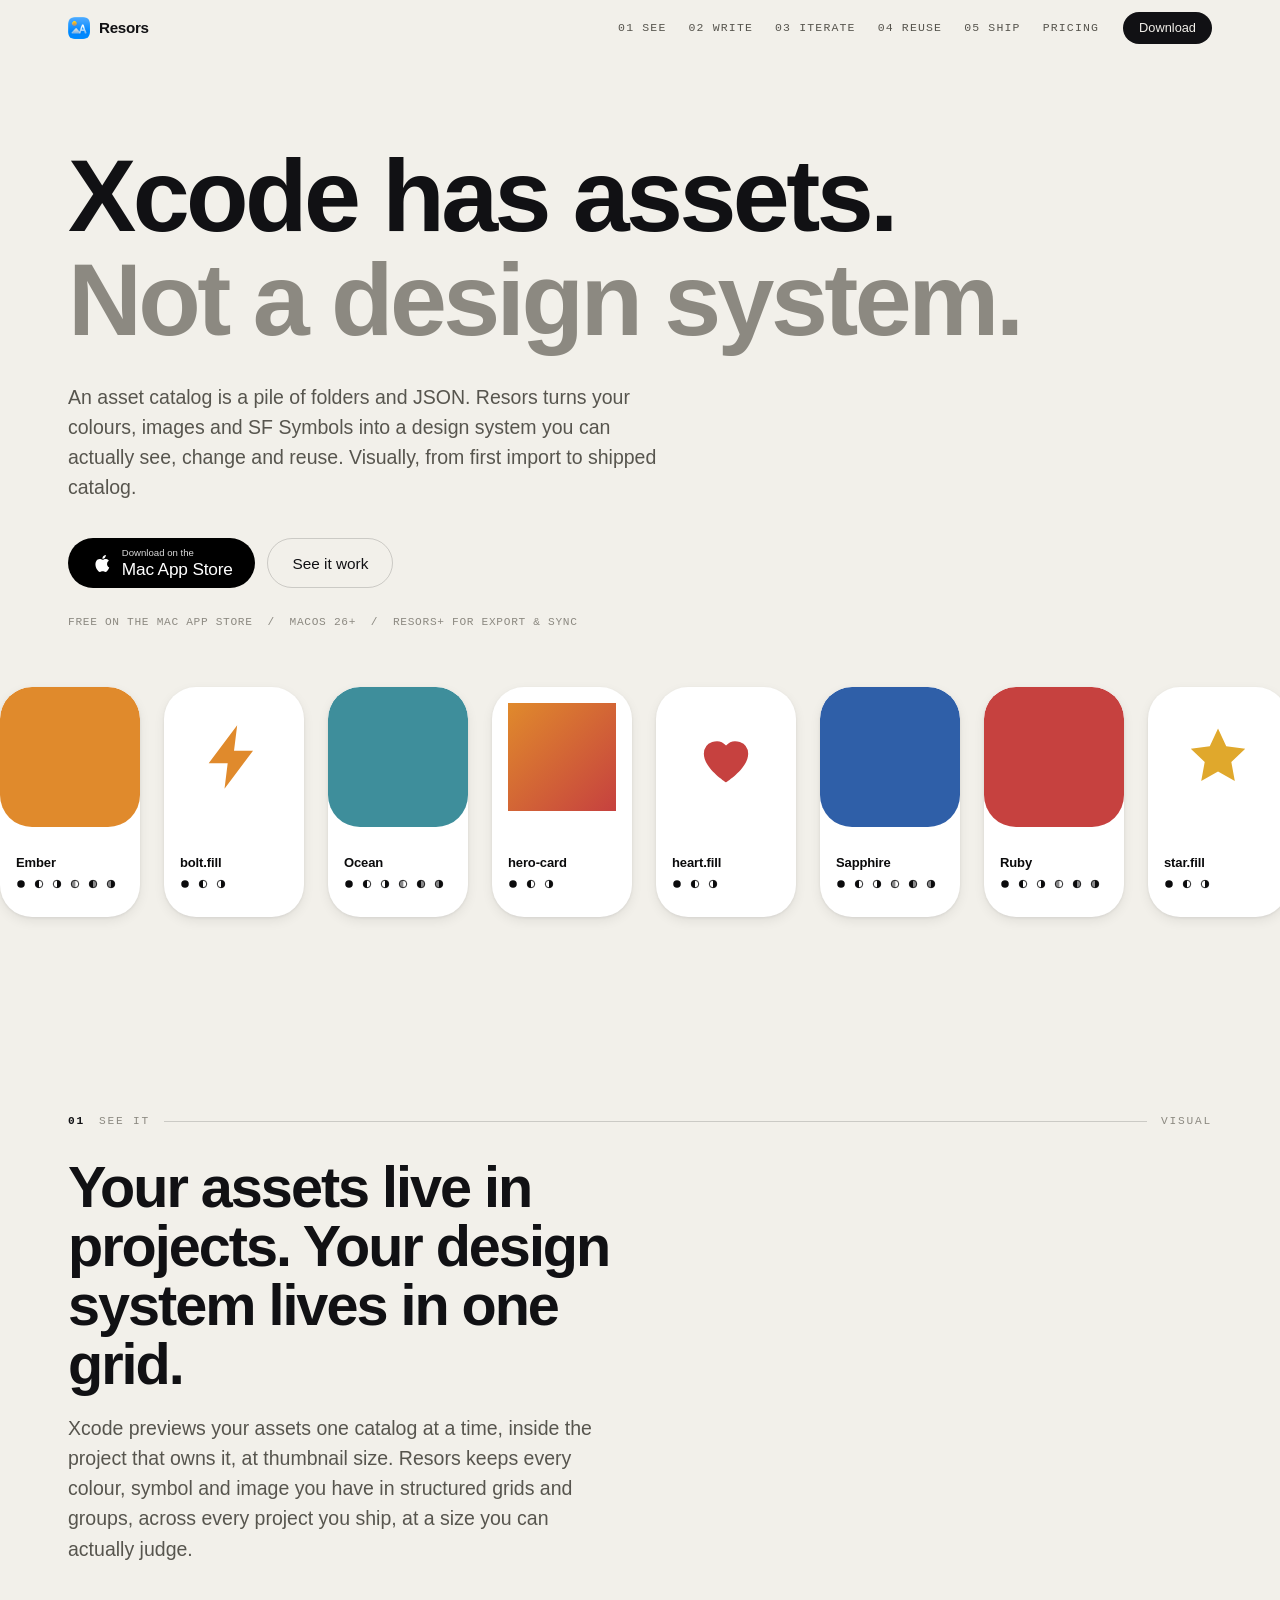
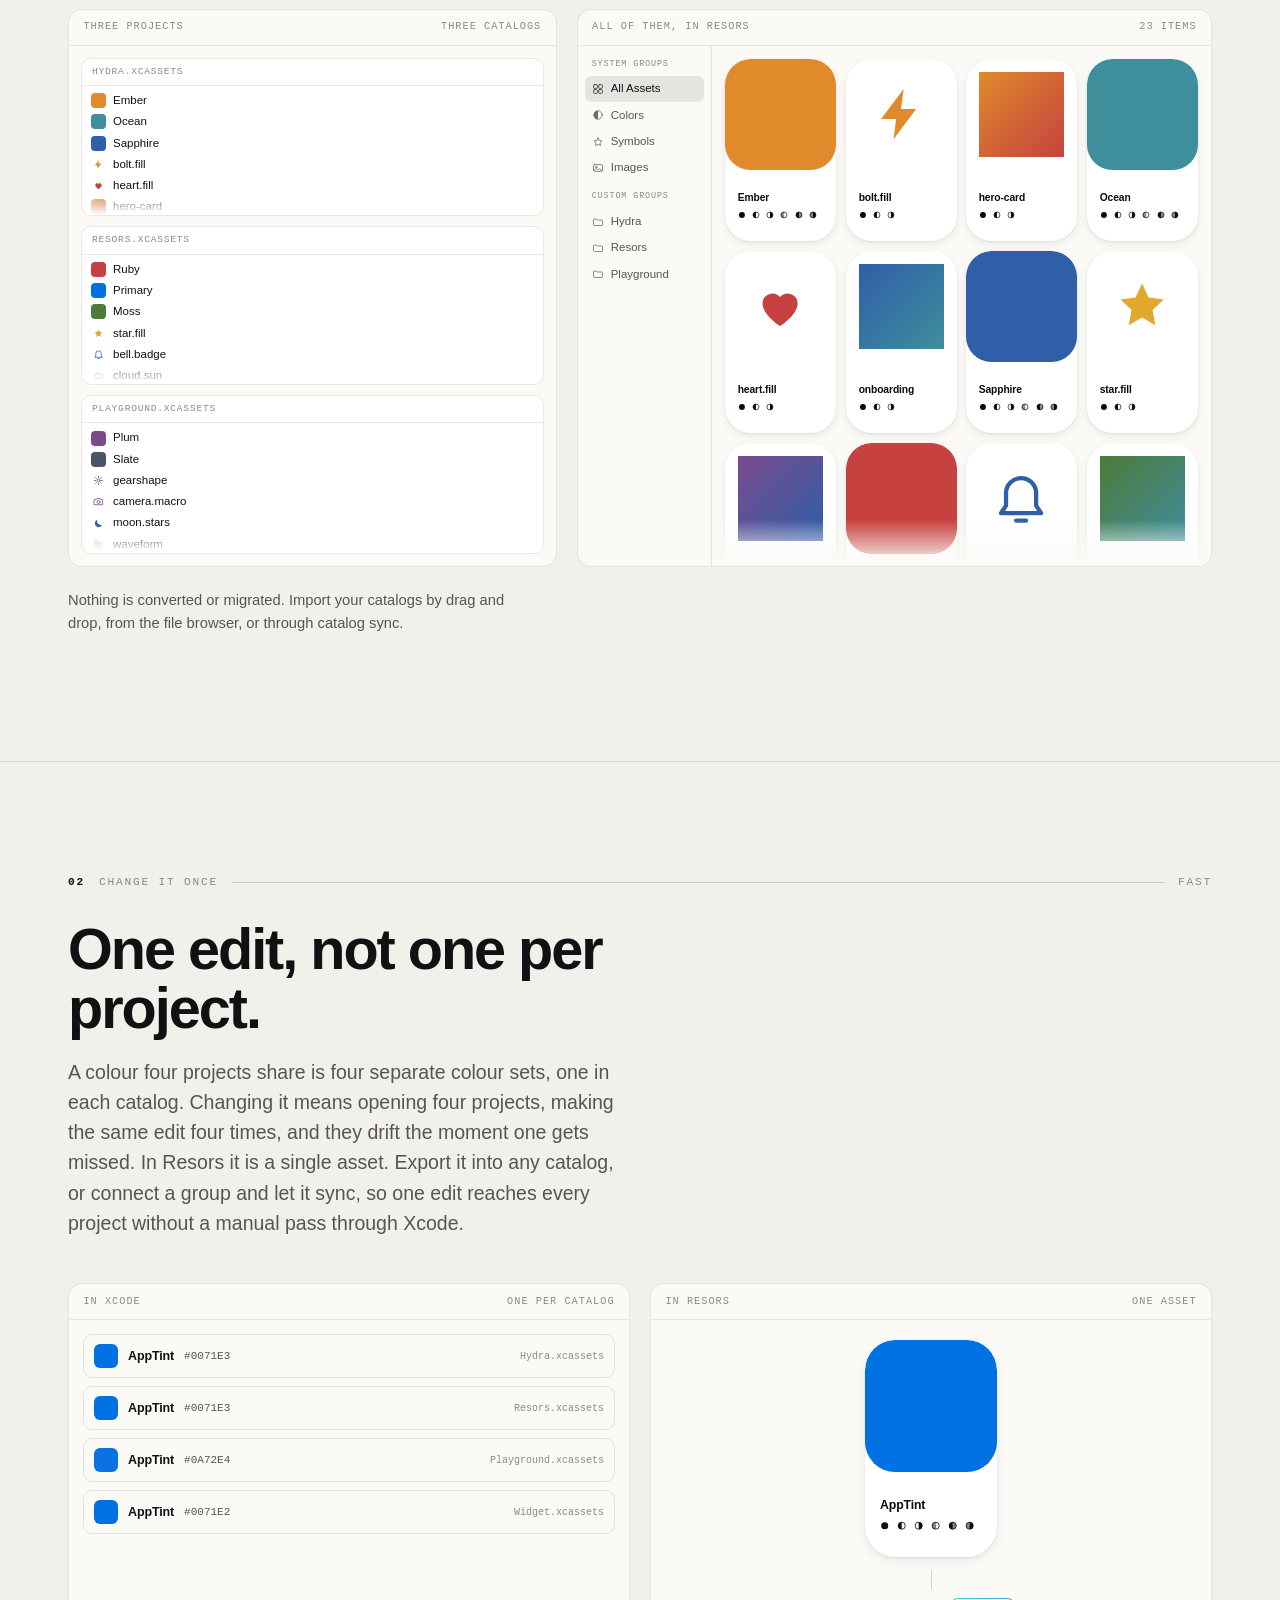
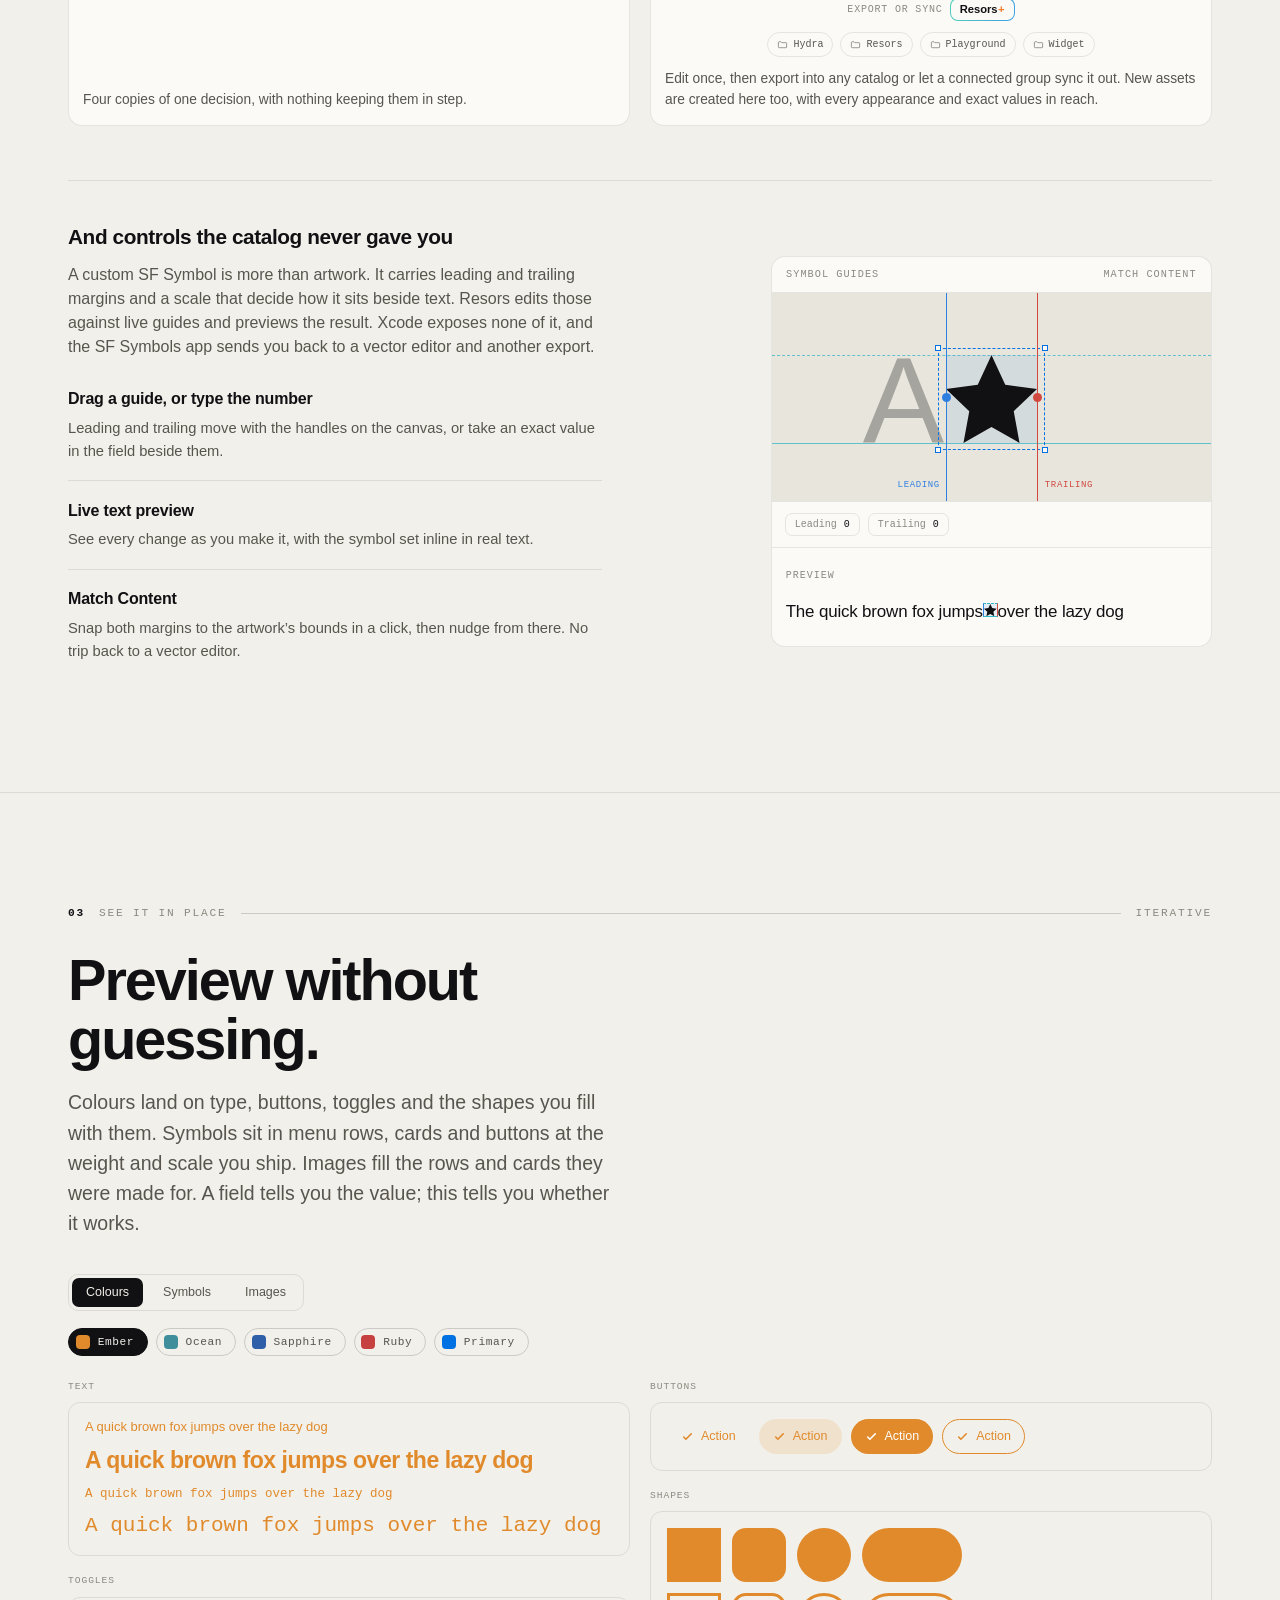
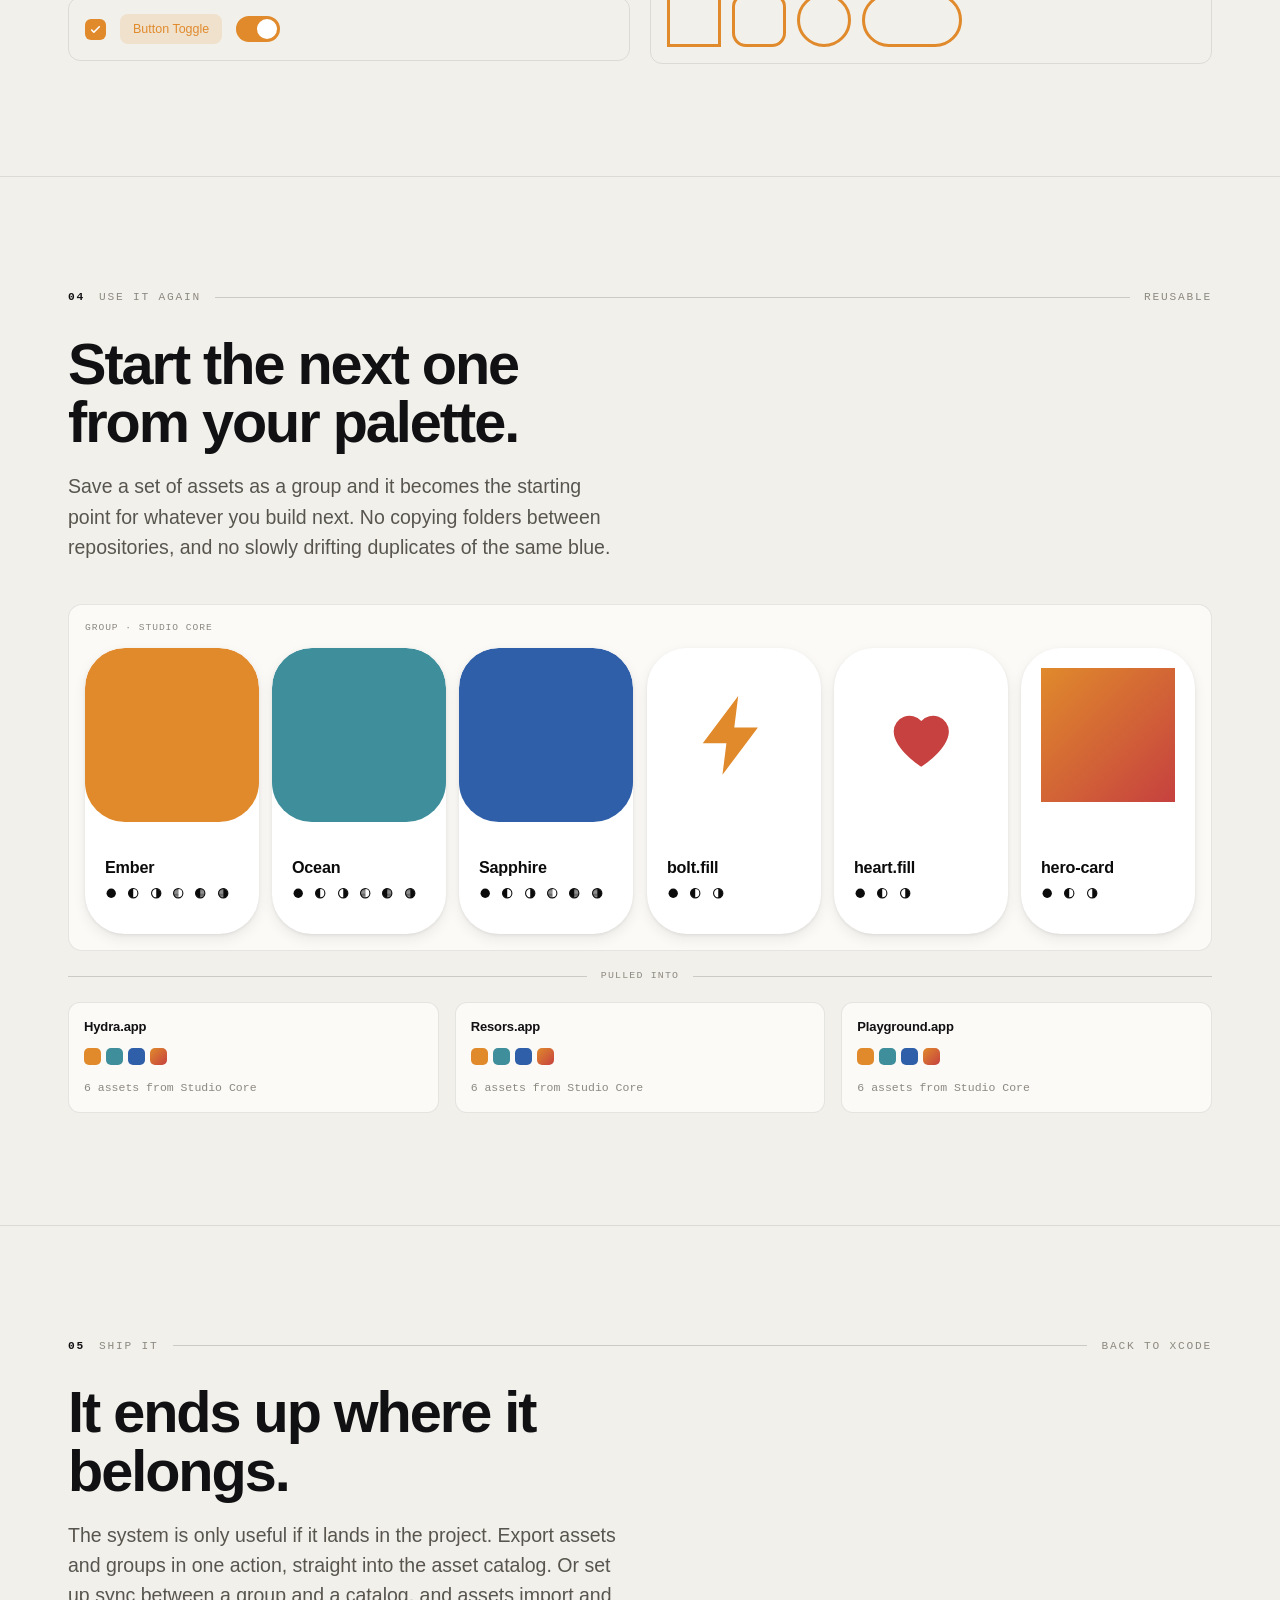
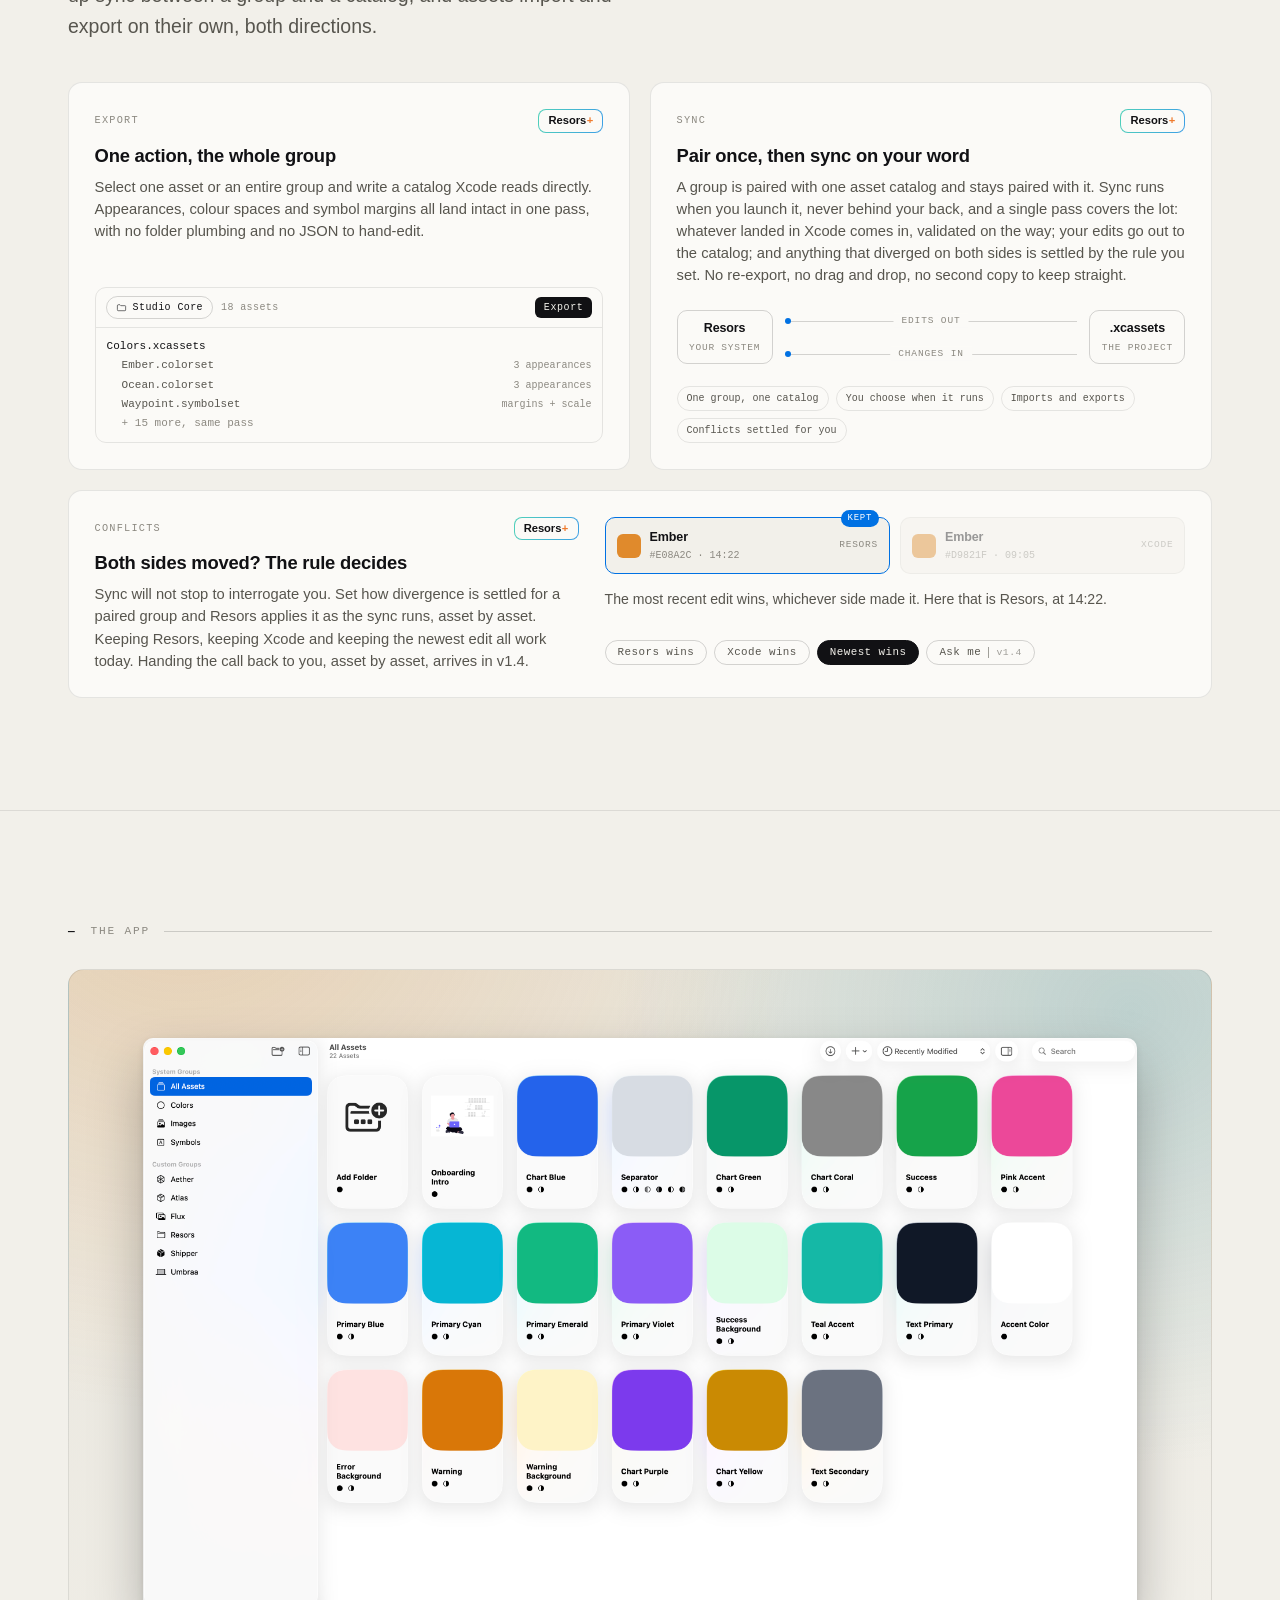
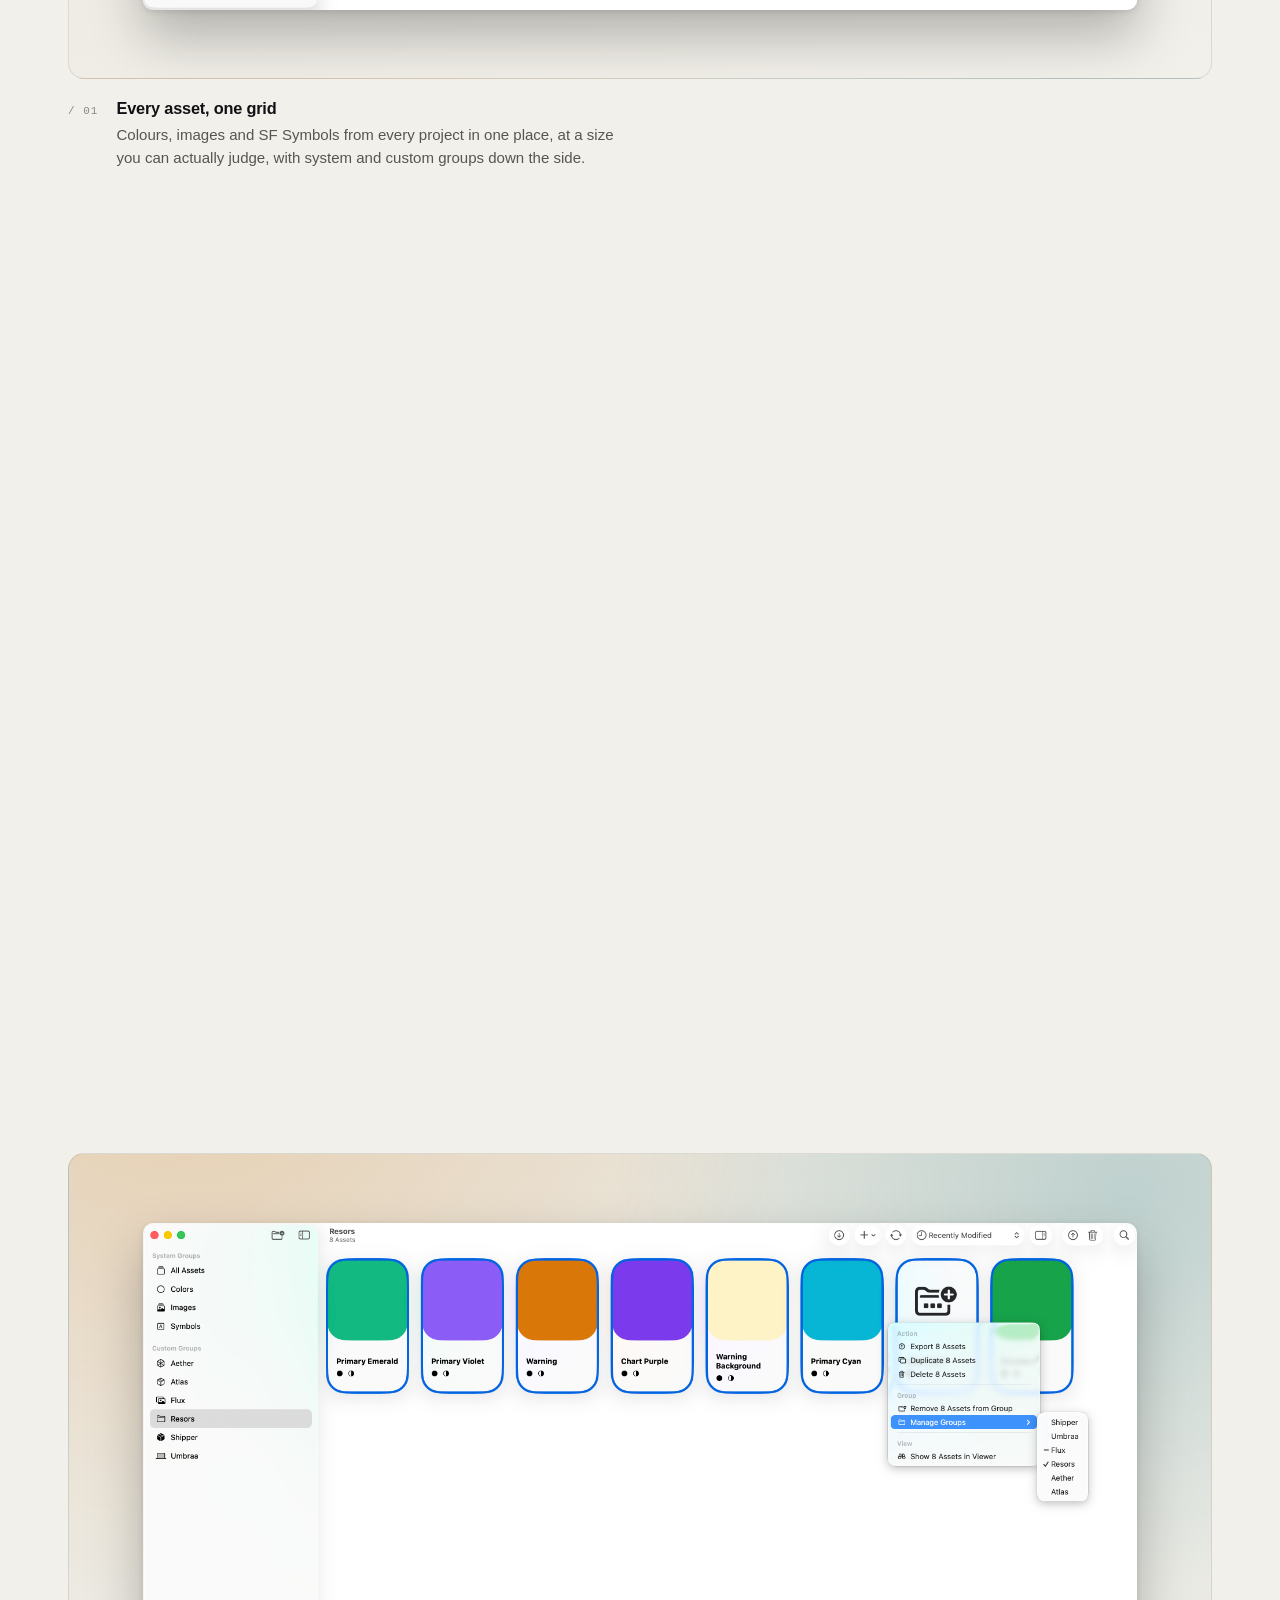
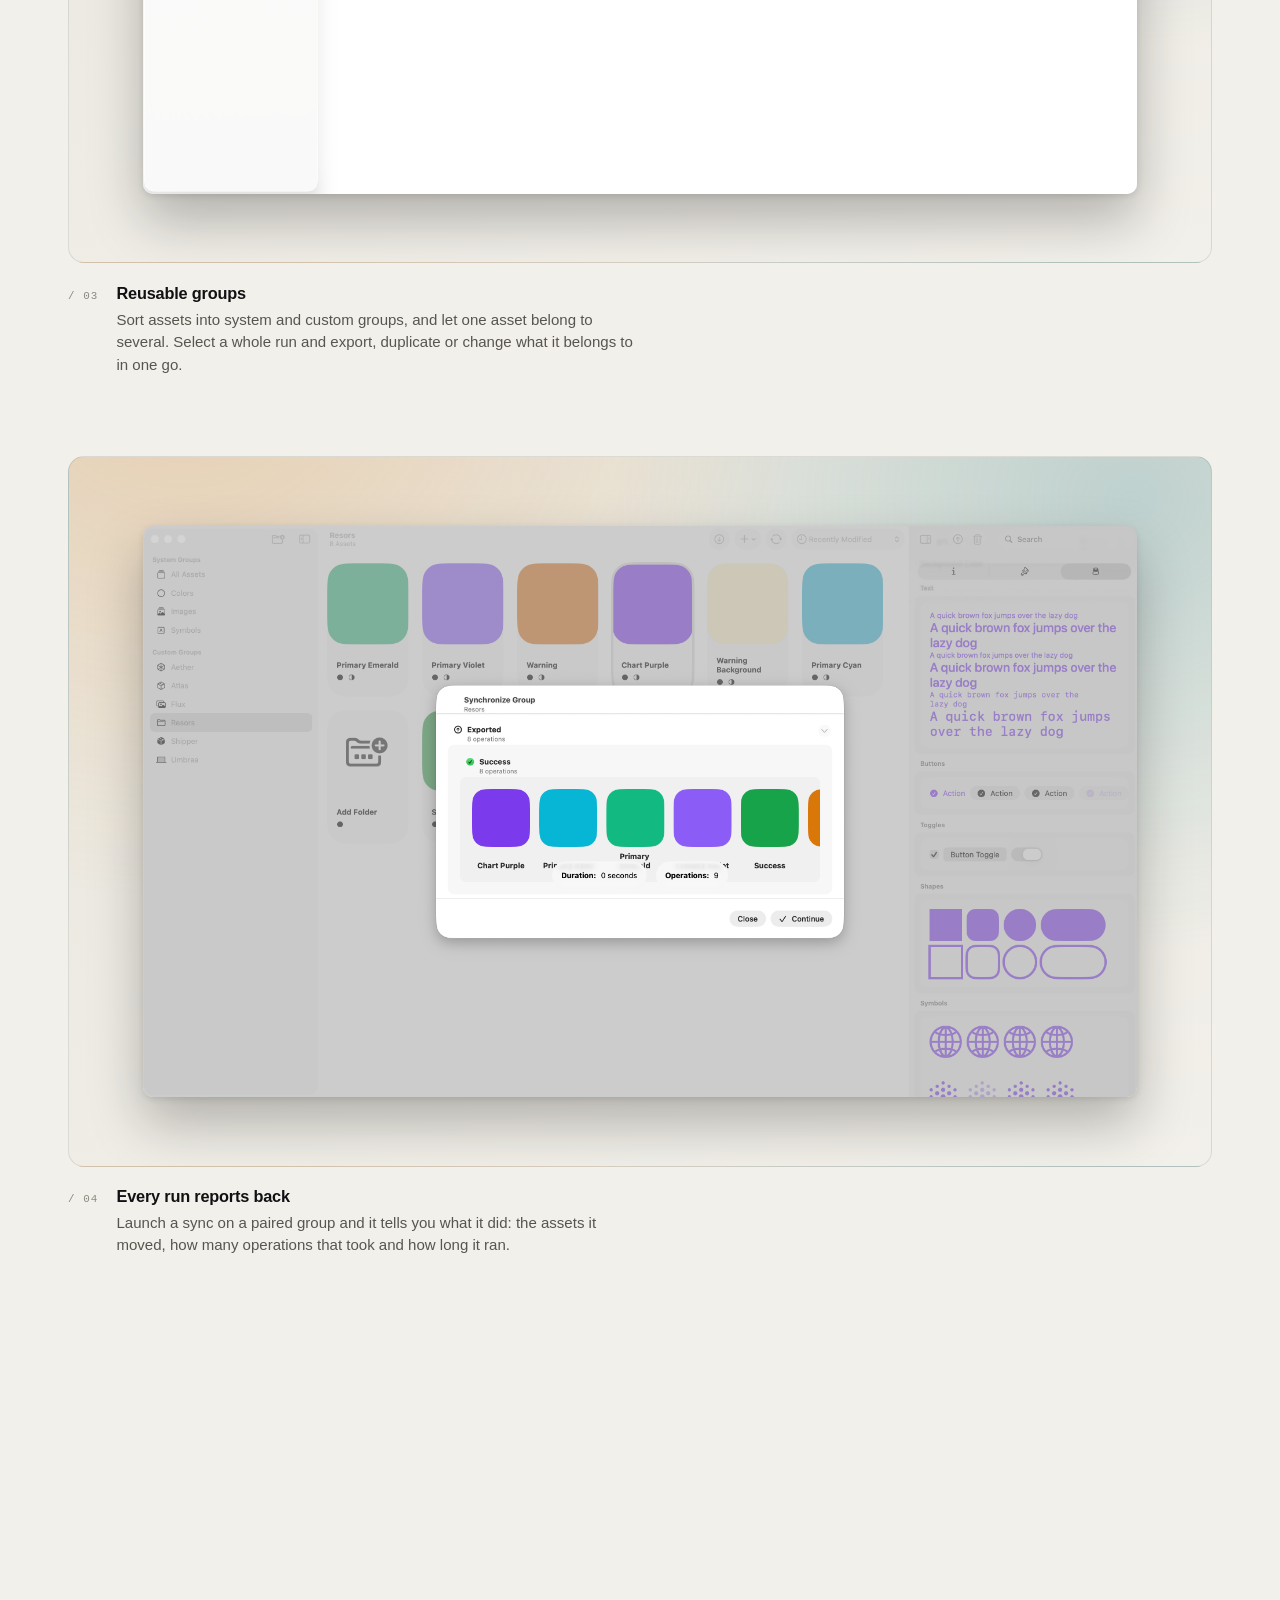
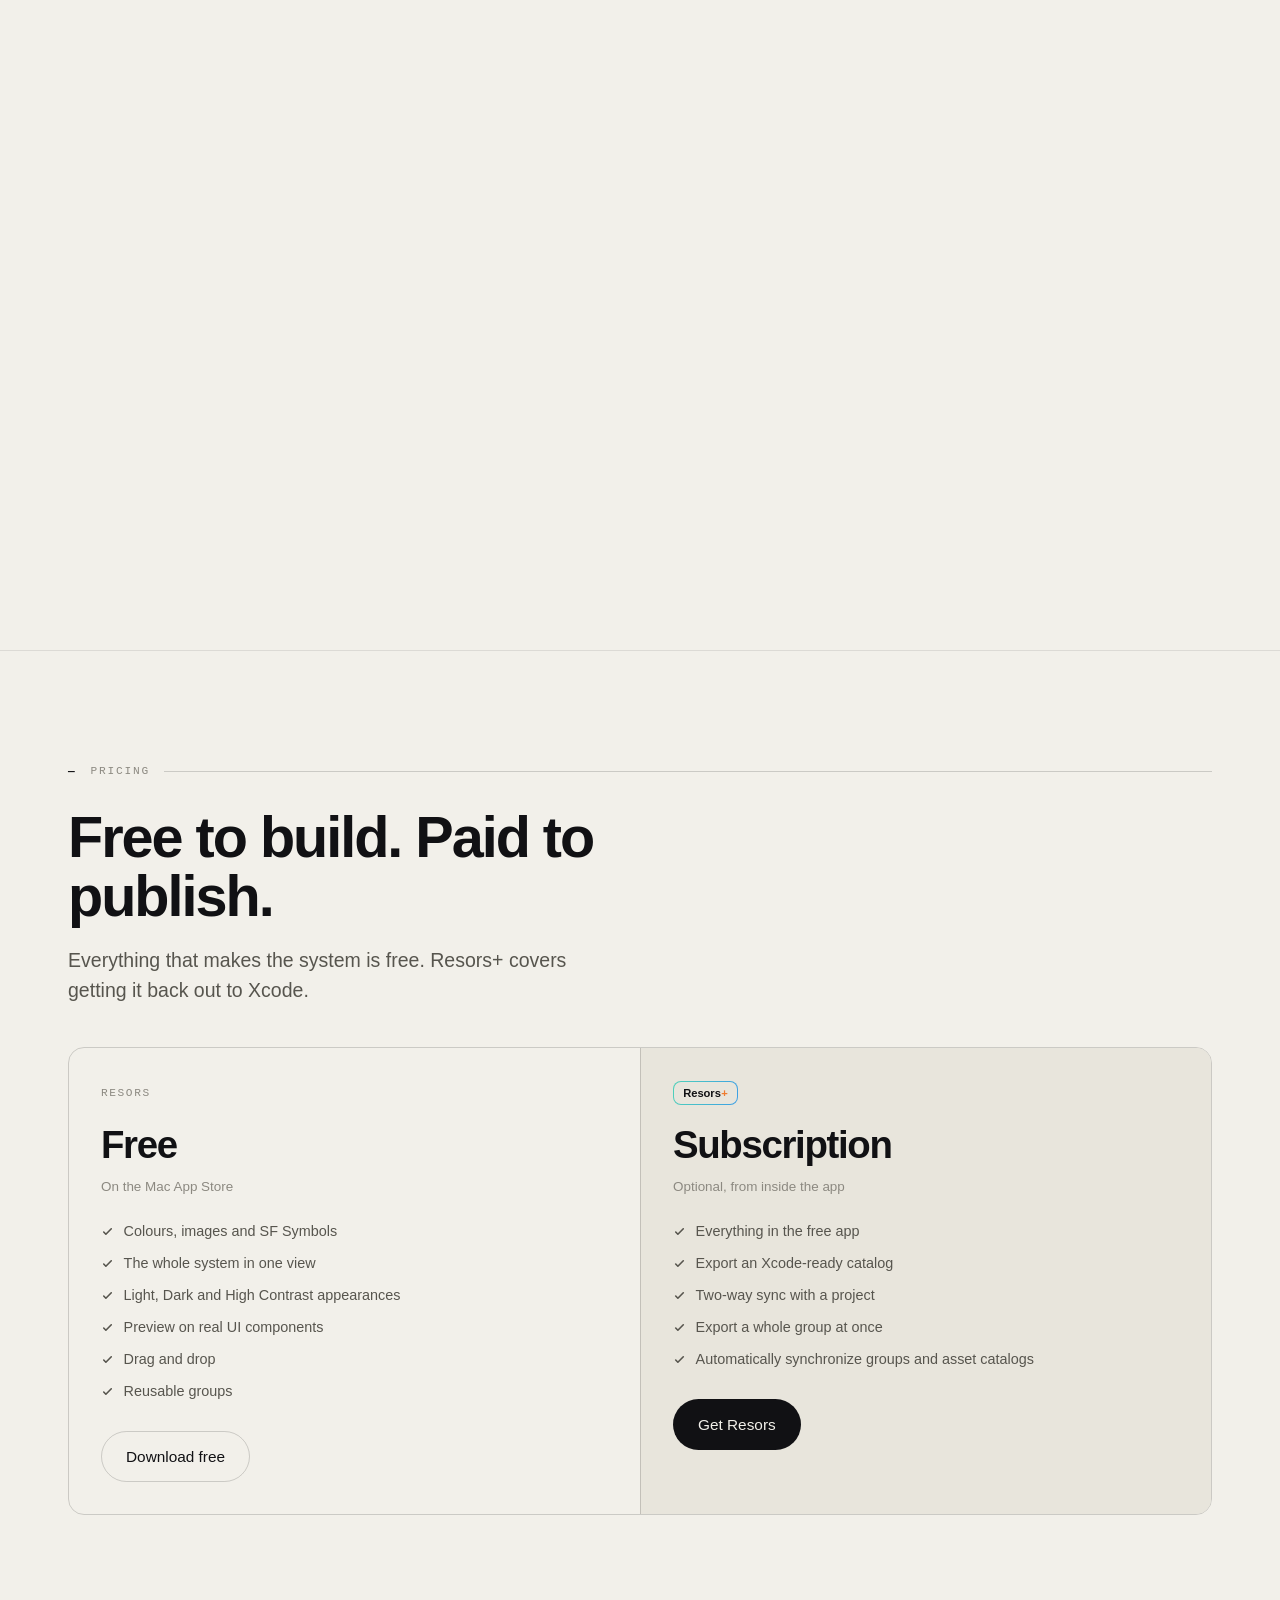
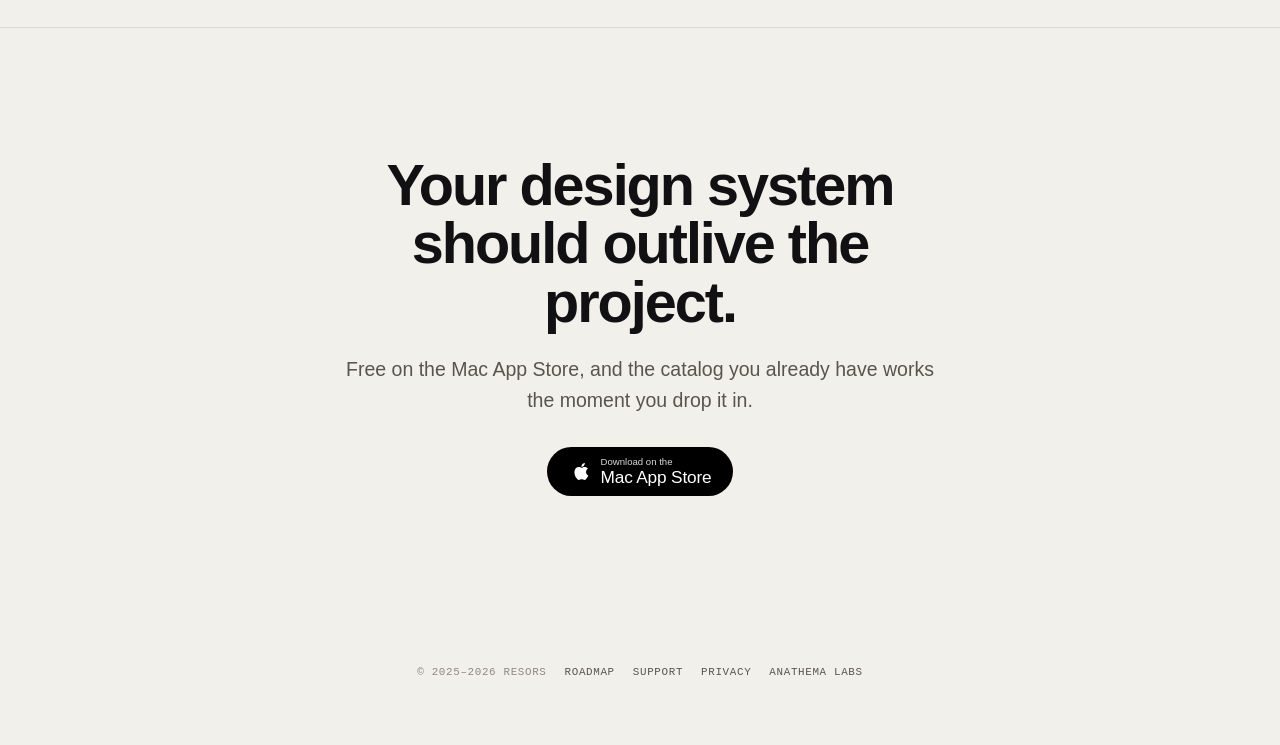
==== commit d6915087: "Updated screenshots" ====
--- a/resors/index.html
+++ b/resors/index.html
@@ -713,18 +713,20 @@
                       radial-gradient(78% 110% at 93% 6%, rgba(62,142,155,0.27), transparent 58%),
                       linear-gradient(165deg, #1c1c24, #0d0d11); }
     }
-    /* the shot itself on the stage: no frame, just the window and its shadow */
-    .shot-win { position: relative; aspect-ratio: 1495 / 896; overflow: hidden;
-                border-radius: 10px; line-height: 0;
+    /* The shot on the stage: no frame, the window cropped to its own bounds and
+       given one shadow here. The captures disagree about their own shadow (some
+       bake one into the alpha, some have none), so none of them is used. */
+    .shot-win { position: relative; overflow: hidden; border-radius: 10px; line-height: 0;
+                aspect-ratio: var(--ar, 1495 / 896);
                 box-shadow: 0 2px 6px rgba(0,0,0,0.10), 0 26px 54px rgba(0,0,0,0.26); }
     @media (prefers-color-scheme: dark) {
       .shot-win { box-shadow: 0 2px 8px rgba(0,0,0,0.5), 0 26px 60px rgba(0,0,0,0.6); }
     }
-    /* The sources are the window on a white desktop. Measured window bounds are
-       x 48..1551, y 34..936 of 1600x1000; the image is scaled a little past that
-       and centred, so the window bleeds off every edge and no desktop shows. */
-    .shot-win img { position: absolute; display: block; width: 107.6%; height: auto;
-                    left: -3.77%; top: -4.43%; }
+    /* Defaults are the JPEG captures, whose window sits at x 48..1551, y 34..936
+       of 1600x1000. Each image is scaled a little past its own bounds and centred,
+       so the window bleeds off every edge and nothing around it can show. */
+    .shot-win img { position: absolute; display: block; height: auto;
+                    width: var(--iw, 107.6%); left: var(--ix, -3.77%); top: var(--iy, -4.43%); }
 
     .shot-cap { display: flex; gap: 18px; align-items: baseline; margin-top: 1.2rem; }
     .shot-cap .n { font-family: var(--mono); font-size: 0.68rem; color: var(--ink3); letter-spacing: 0.1em; flex-shrink: 0; }
@@ -1201,21 +1203,33 @@
         <div class="shots">
           <figure class="shot" style="margin:0">
             <div class="shot-stage">
-              <div class="shot-win"><img src="images/shots/shot-organize.jpg" alt="Resors showing colour assets in a grid with groups in the sidebar" loading="lazy" width="1600" height="1000" /></div>
-            </div>
-            <figcaption class="shot-cap"><span class="n">/ 01</span><div><h3>Reusable groups</h3><p>Sort assets into system and custom groups, then export, duplicate or manage a whole selection at once.</p></div></figcaption>
+              <div class="shot-win" style="--ar:3450/1984;--iw:107.20%;--ix:-3.617%;--iy:-4.252%"><picture><source srcset="images/shots/appoverview@dark.png" media="(prefers-color-scheme: dark)" /><img src="images/shots/appoverview.png" alt="The Resors window showing colour, image and symbol assets in one grid, with system and custom groups in the sidebar" loading="lazy" width="3680" height="2214" /></picture></div>
+            </div>
+            <figcaption class="shot-cap"><span class="n">/ 01</span><div><h3>Every asset, one grid</h3><p>Colours, images and SF&nbsp;Symbols from every project in one place, at a size you can actually judge, with system and custom groups down the side.</p></div></figcaption>
           </figure>
           <figure class="shot" style="margin:0">
             <div class="shot-stage">
-              <div class="shot-win"><img src="images/shots/shot-editor.jpg" alt="The Resors colour editor showing appearances, colour space, hex value and opacity" loading="lazy" width="1600" height="1000" /></div>
-            </div>
-            <figcaption class="shot-cap"><span class="n">/ 02</span><div><h3>Exact values</h3><p>Each appearance with HEX, RGB and Float components plus an explicit colour space, so what you set is what renders.</p></div></figcaption>
+              <div class="shot-win" style="--ar:3450/1984;--iw:107.20%;--ix:-3.617%;--iy:-4.252%"><picture><source srcset="images/shots/appassetcustomization@dark.png" media="(prefers-color-scheme: dark)" /><img src="images/shots/appassetcustomization.png" alt="The Resors inspector open beside the asset grid, showing appearances, the template behind a symbol, margin guides with a text preview, and its layers" loading="lazy" width="3680" height="2214" /></picture></div>
+            </div>
+            <figcaption class="shot-cap"><span class="n">/ 02</span><div><h3>Nothing here is read-only</h3><p>Every part of an asset is editable in place: its appearances, its exact values, the artwork behind it and the way it renders, with the result on screen as you go.</p></div></figcaption>
           </figure>
           <figure class="shot" style="margin:0">
             <div class="shot-stage">
-              <div class="shot-win"><img src="images/shots/shot-preview.jpg" alt="Resors previewing a colour applied to real buttons, text, toggles and shapes" loading="lazy" width="1600" height="1000" /></div>
-            </div>
-            <figcaption class="shot-cap"><span class="n">/ 03</span><div><h3>Preview on real UI</h3><p>See every asset on live buttons, text, toggles and shapes before it reaches your project.</p></div></figcaption>
+              <div class="shot-win" style="--ar:3450/1984;--iw:107.20%;--ix:-3.617%;--iy:-4.252%"><picture><source srcset="images/shots/appgroups@dark.png" media="(prefers-color-scheme: dark)" /><img src="images/shots/appgroups.png" alt="A custom group of eight assets selected in Resors, with a menu offering export, duplicate, delete and group membership for the whole selection" loading="lazy" width="3680" height="2214" /></picture></div>
+            </div>
+            <figcaption class="shot-cap"><span class="n">/ 03</span><div><h3>Reusable groups</h3><p>Sort assets into system and custom groups, and let one asset belong to several. Select a whole run and export, duplicate or change what it belongs to in one go.</p></div></figcaption>
+          </figure>
+          <figure class="shot" style="margin:0">
+            <div class="shot-stage">
+              <div class="shot-win" style="--ar:3450/1984;--iw:104.64%;--ix:-2.329%;--iy:-3.036%"><picture><source srcset="images/shots/appsync@dark.png" media="(prefers-color-scheme: dark)" /><img src="images/shots/appsync.png" alt="The Synchronize Group sheet in Resors, reporting a finished run with the assets it exported, the number of operations and how long it took" loading="lazy" width="3592" height="2126" /></picture></div>
+            </div>
+            <figcaption class="shot-cap"><span class="n">/ 04</span><div><h3>Every run reports back</h3><p>Launch a sync on a paired group and it tells you what it did: the assets it moved, how many operations that took and how long it ran.</p></div></figcaption>
+          </figure>
+          <figure class="shot" style="margin:0">
+            <div class="shot-stage">
+              <div class="shot-win" style="--ar:3450/1984;--iw:107.20%;--ix:-3.617%;--iy:-4.252%"><picture><source srcset="images/shots/apppreview@dark.png" media="(prefers-color-scheme: dark)" /><img src="images/shots/apppreview.png" alt="The Resors preview panel showing a colour on live text, buttons, toggles, shapes and symbols" loading="lazy" width="3680" height="2214" /></picture></div>
+            </div>
+            <figcaption class="shot-cap"><span class="n">/ 05</span><div><h3>Preview on real UI</h3><p>See an asset on live text, buttons, toggles, shapes and symbols before it reaches your project.</p></div></figcaption>
           </figure>
         </div>
       </div>
